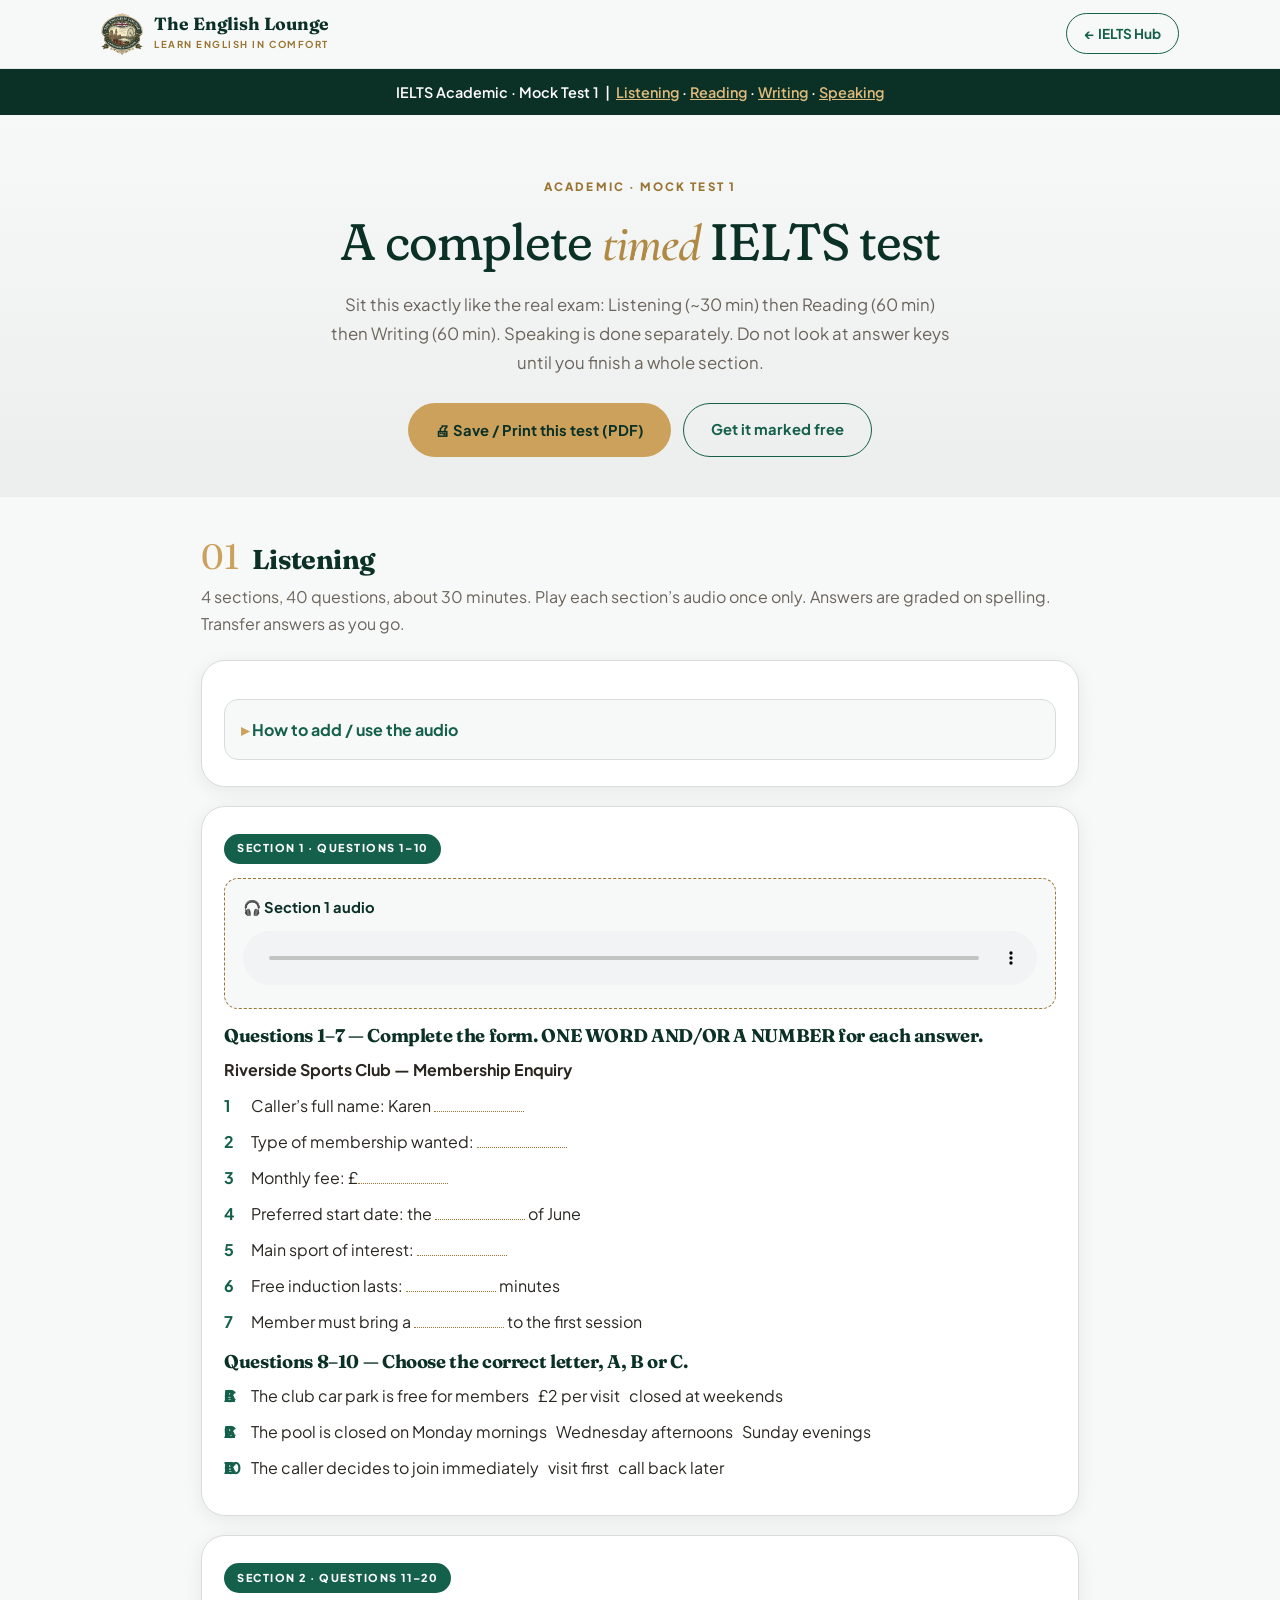
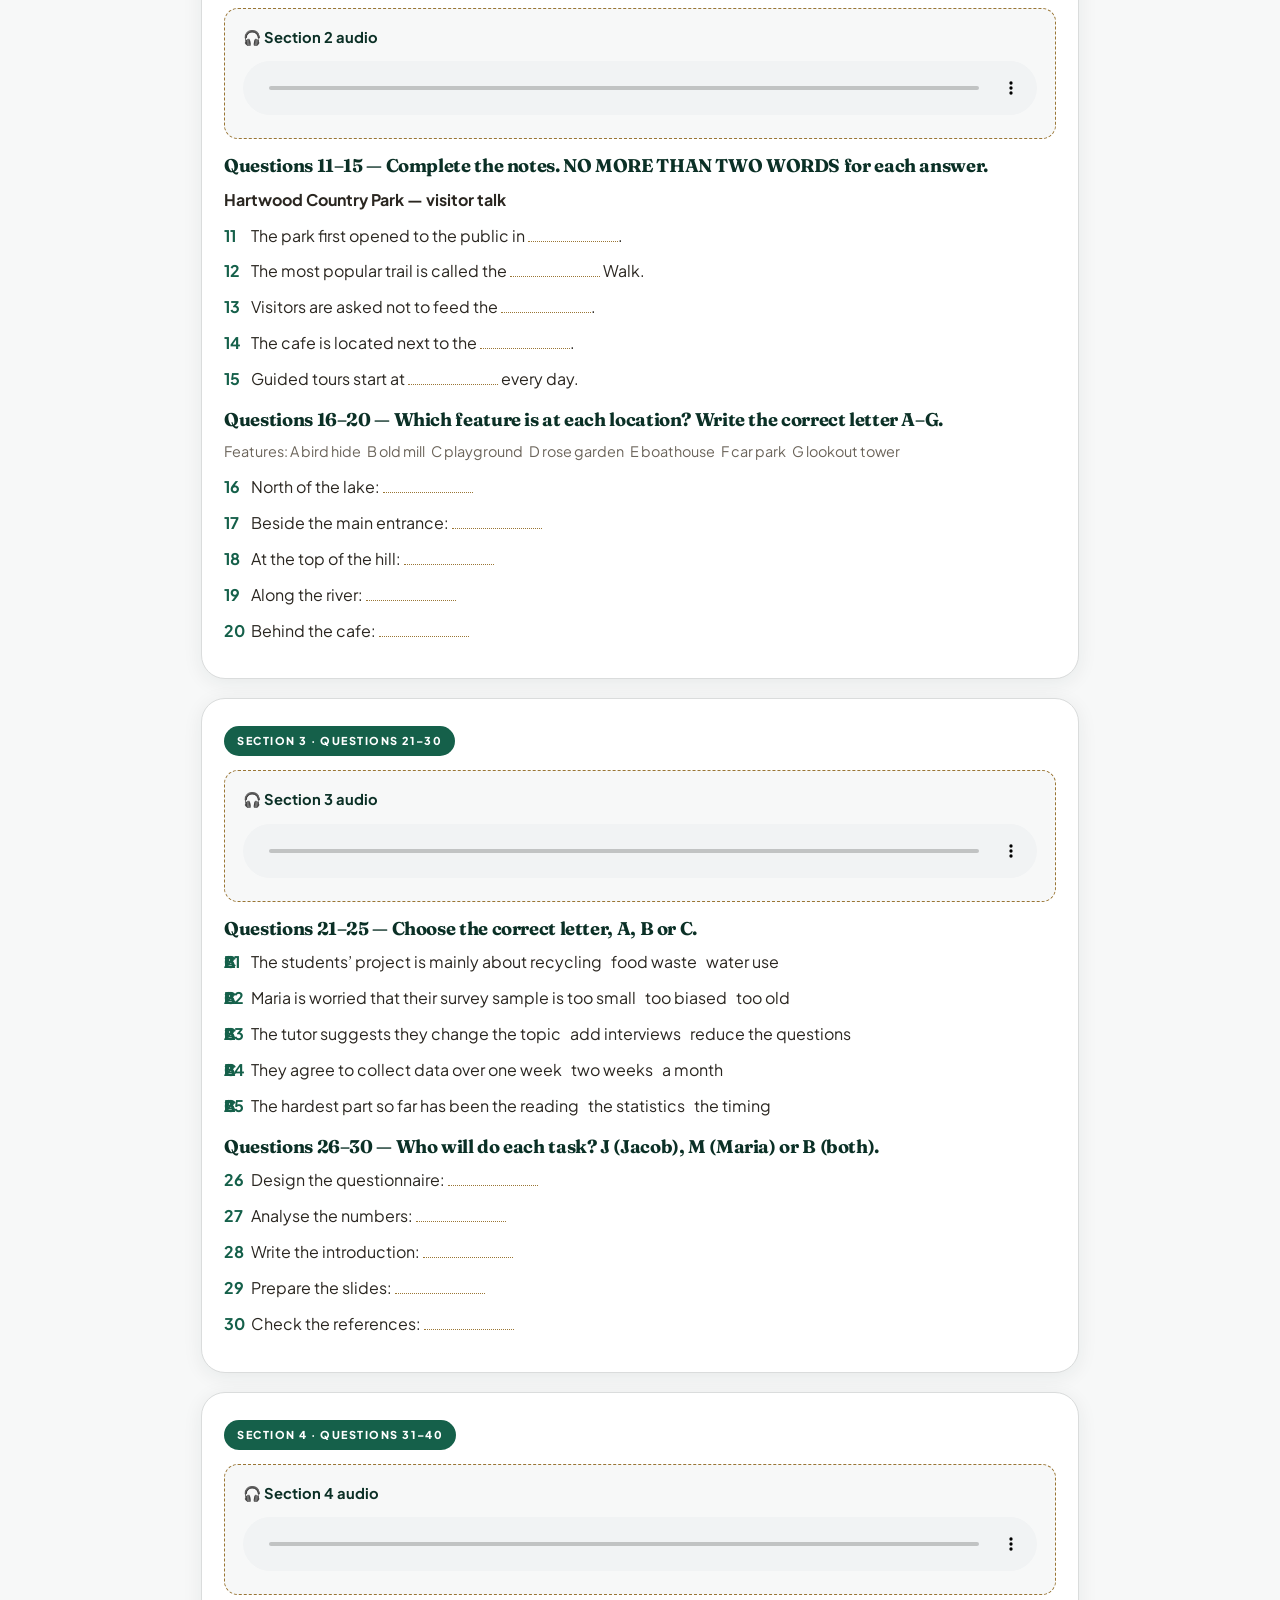
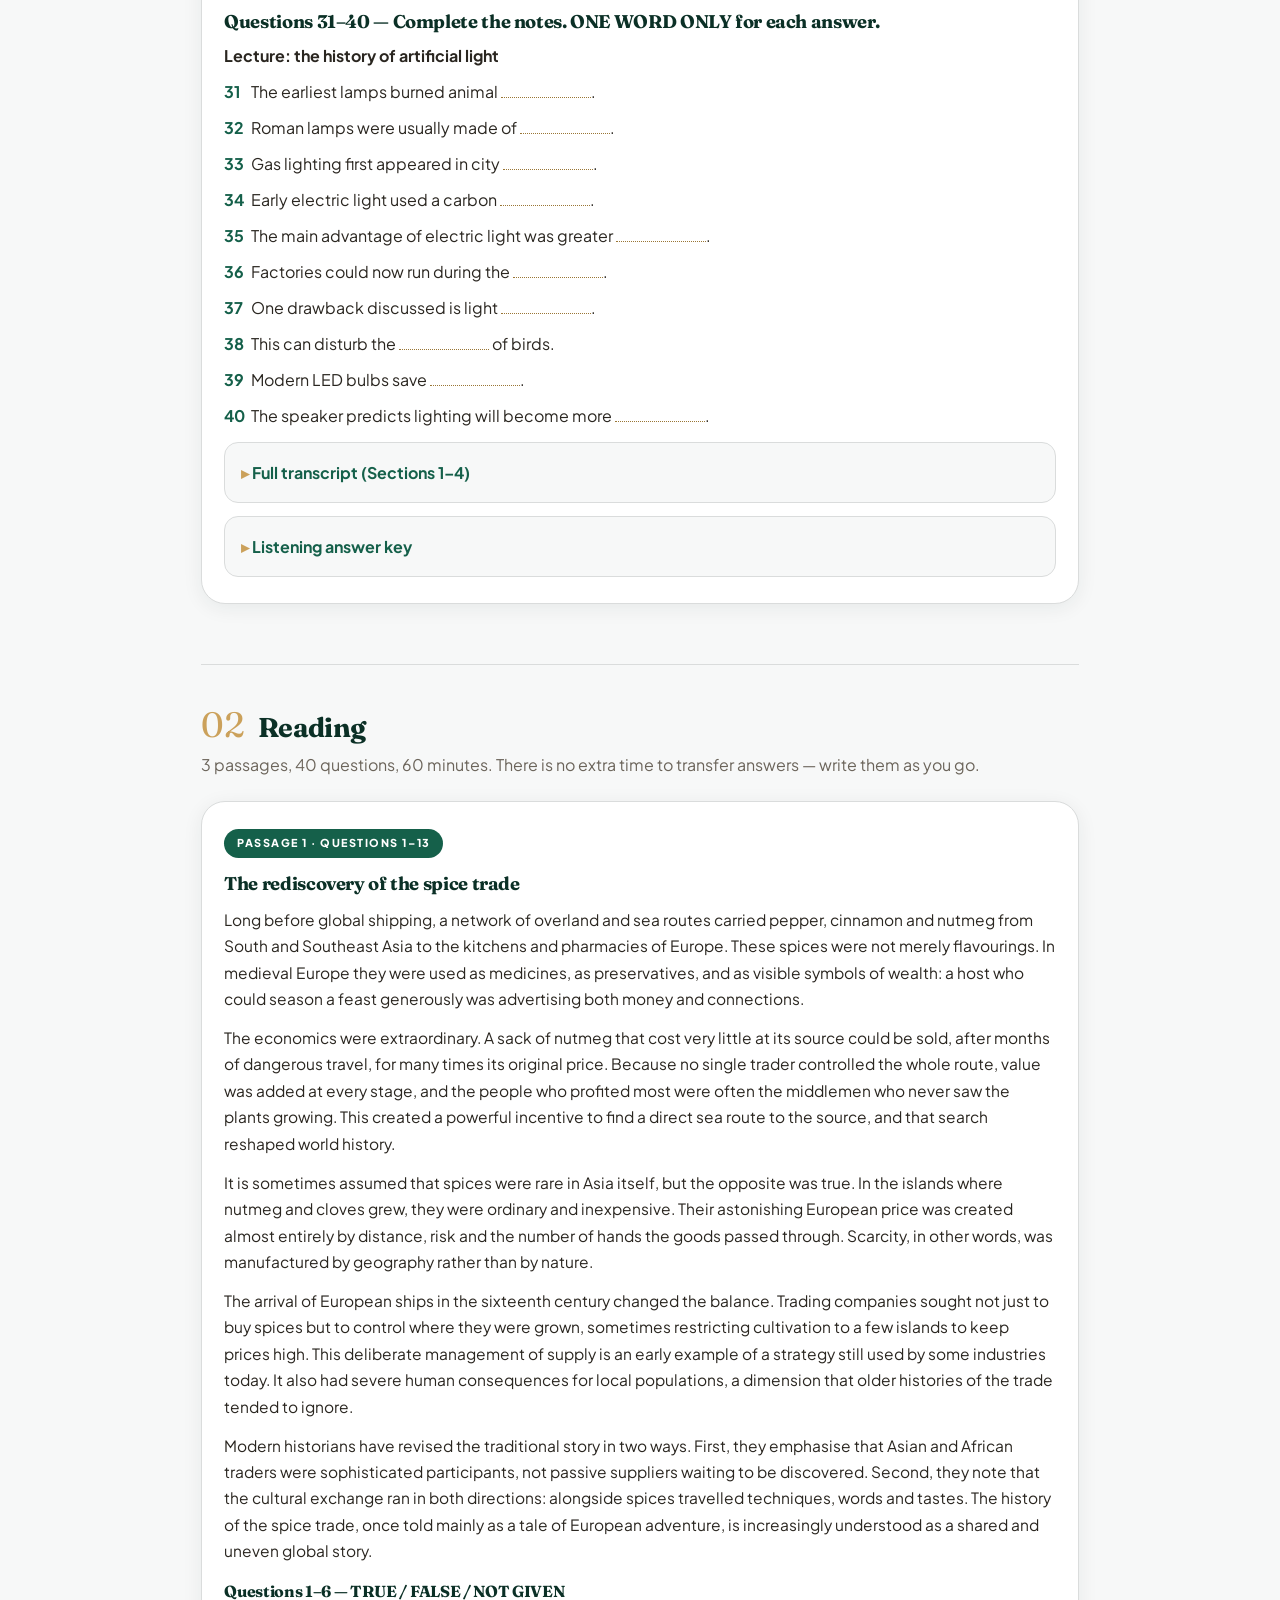
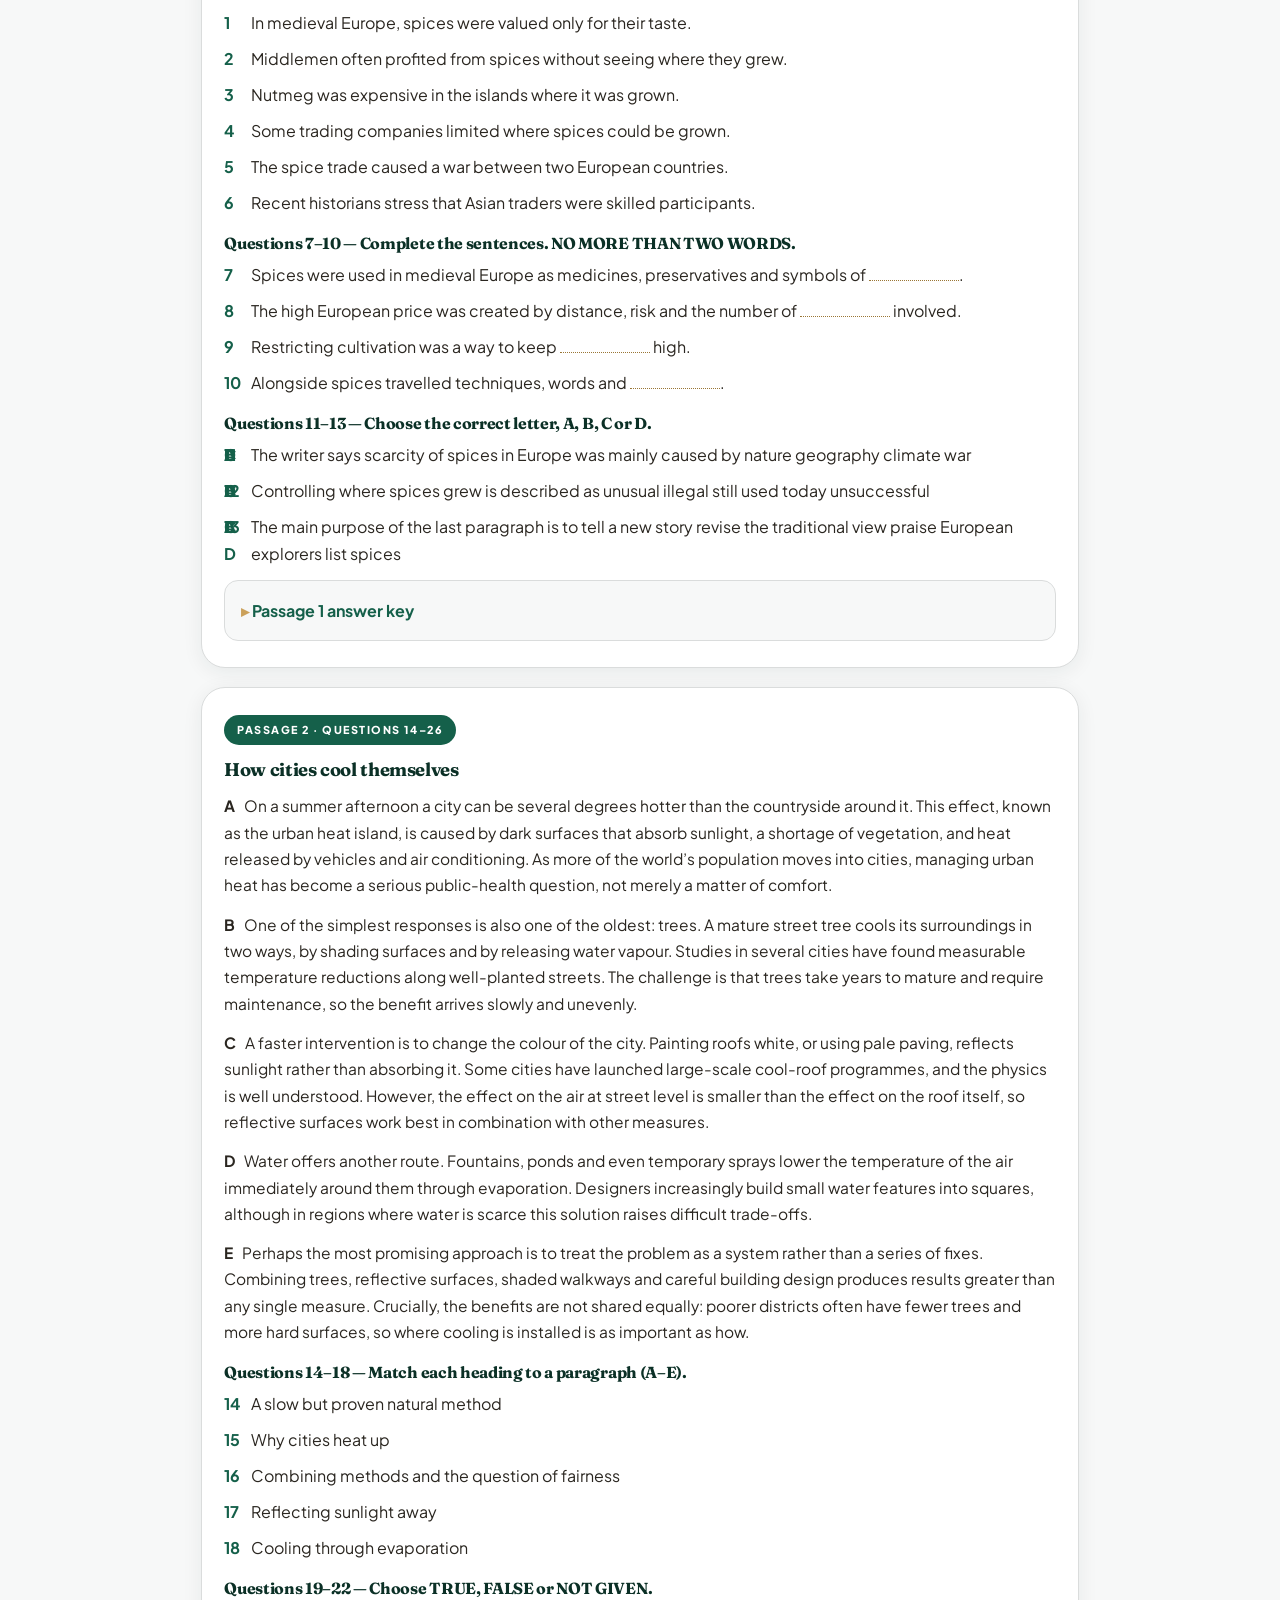
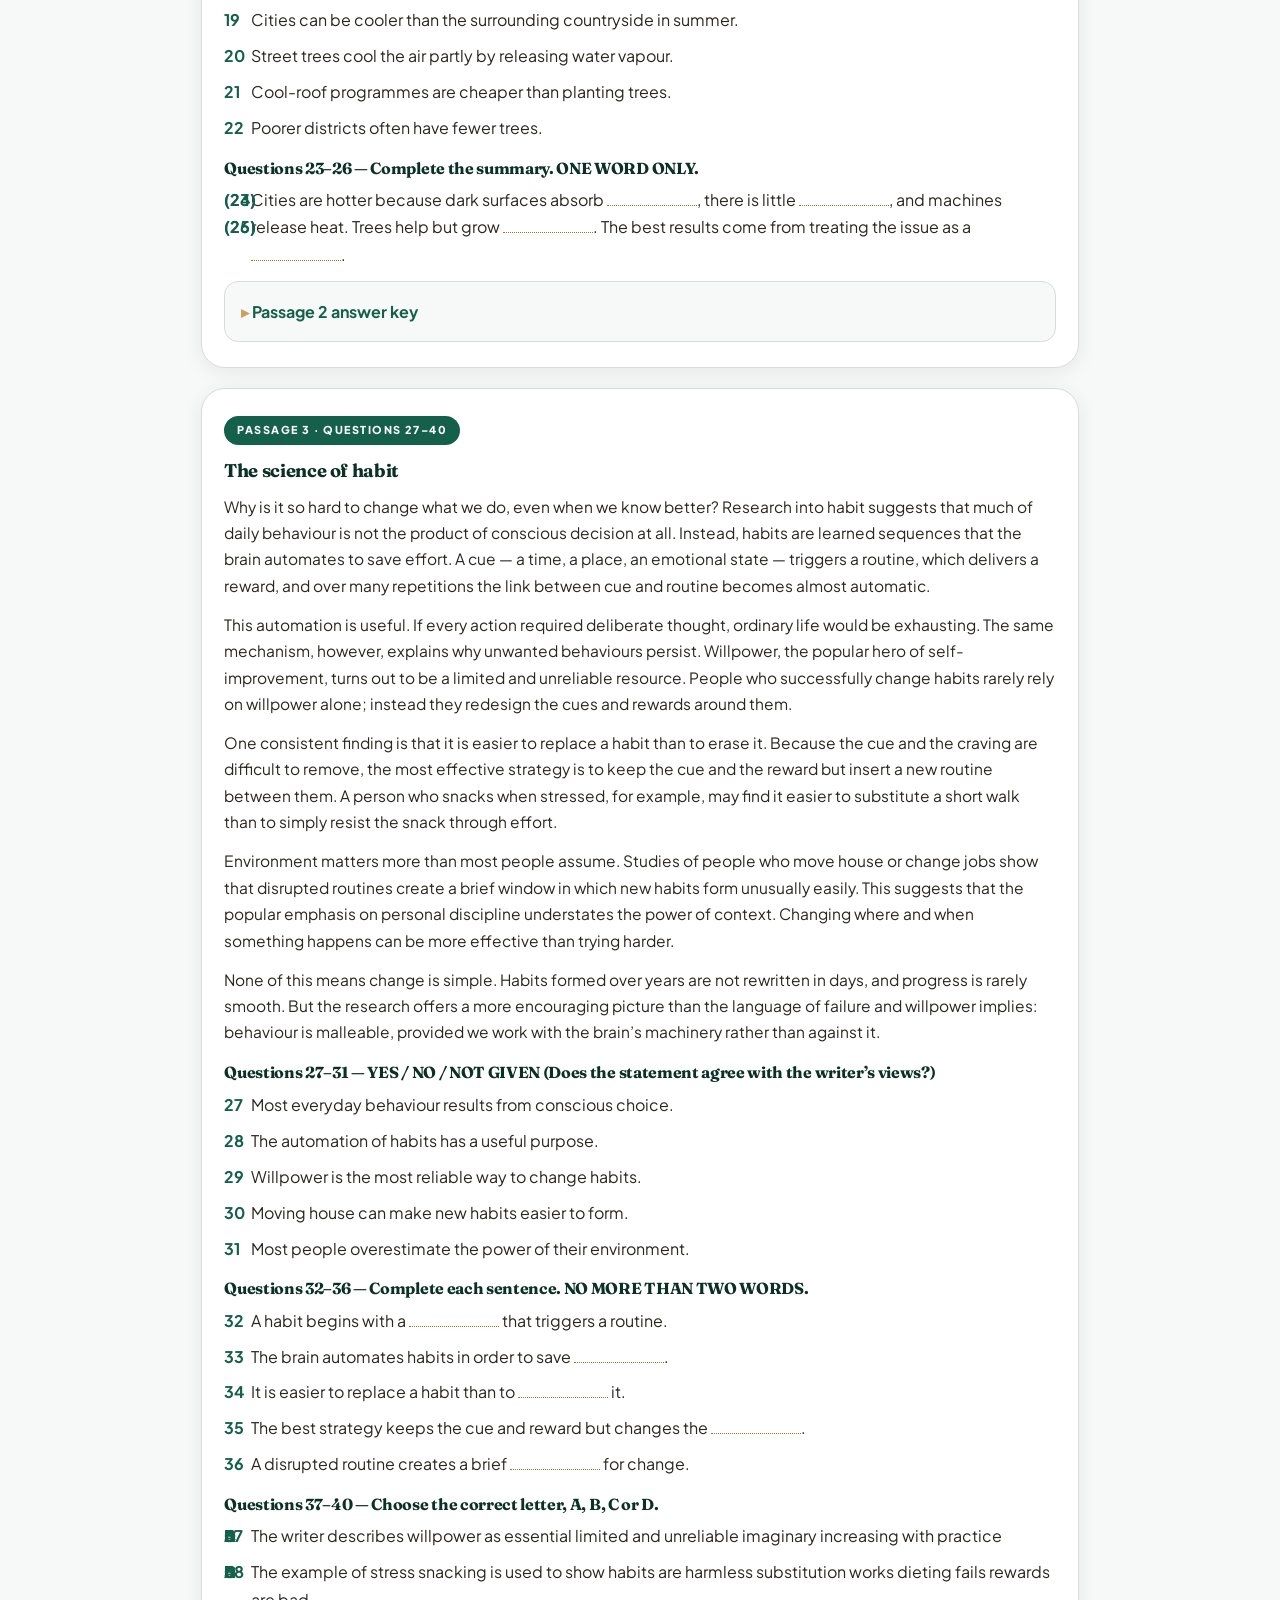
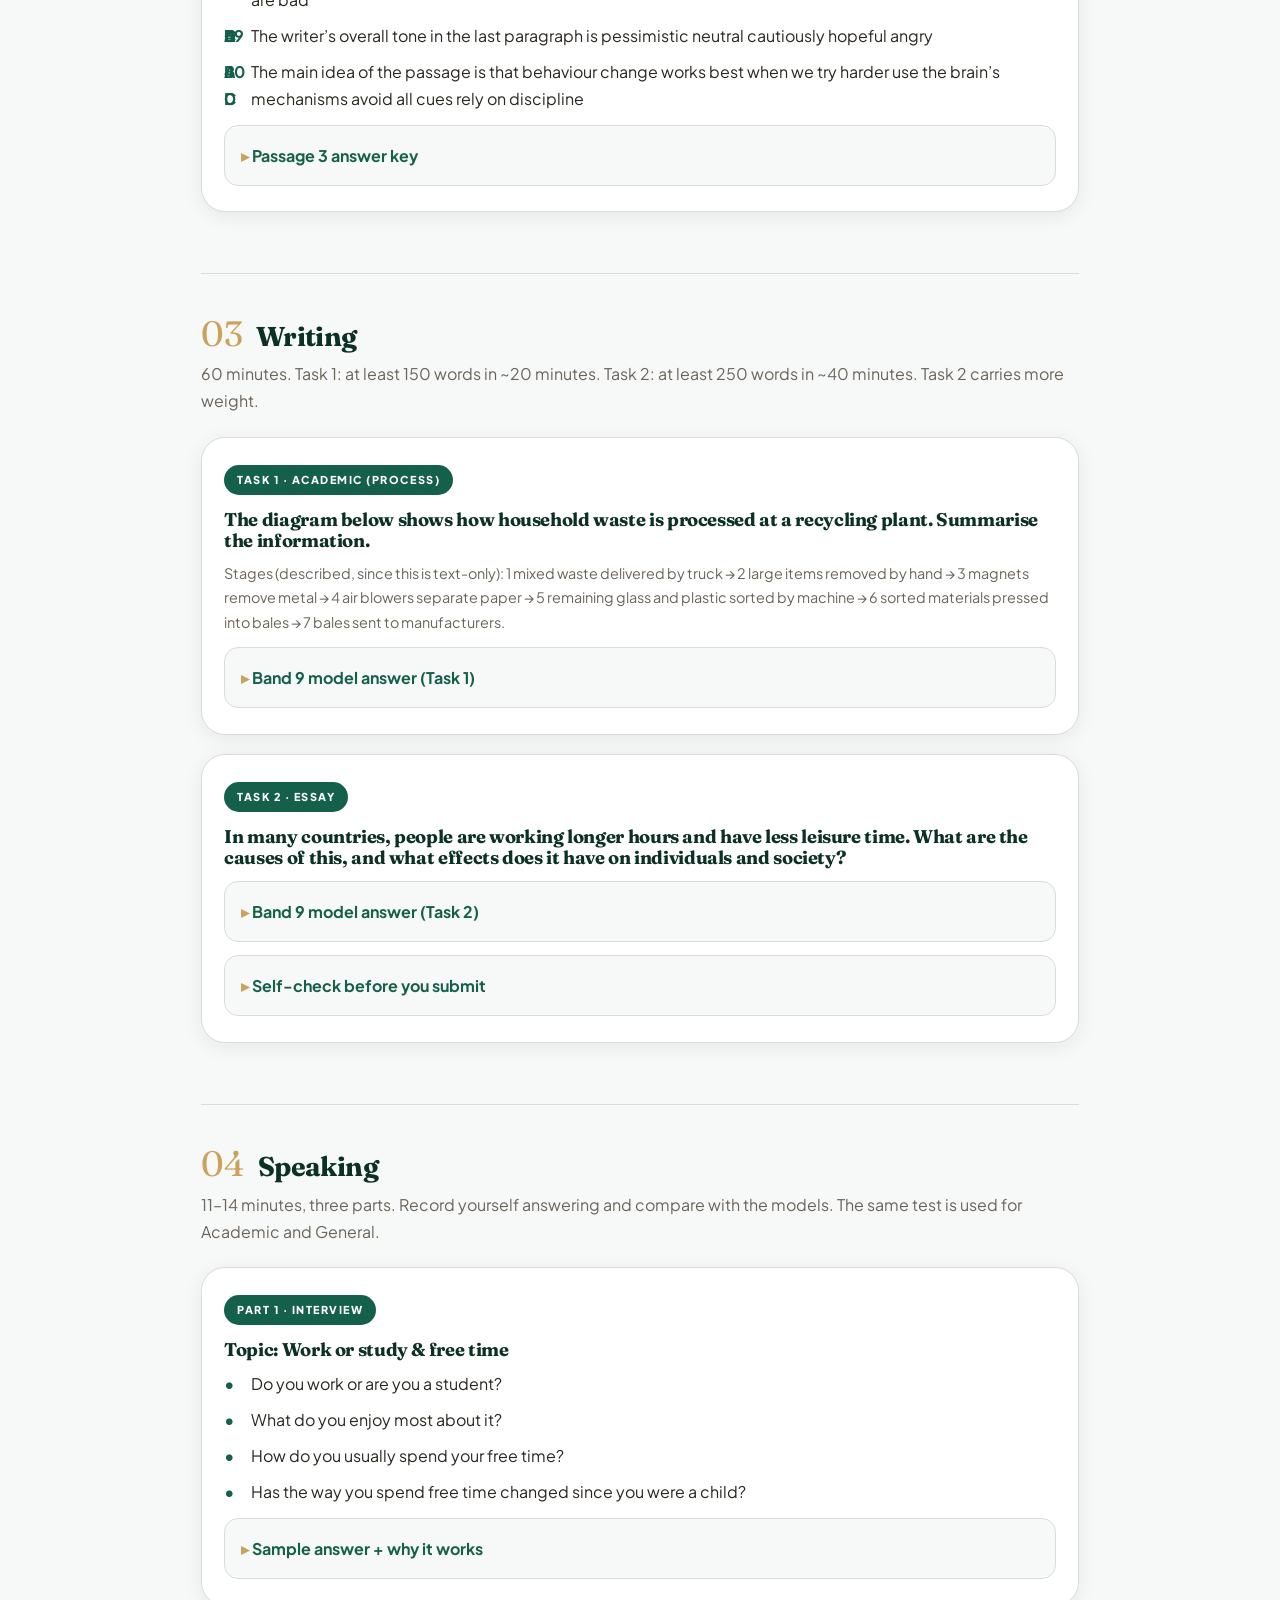
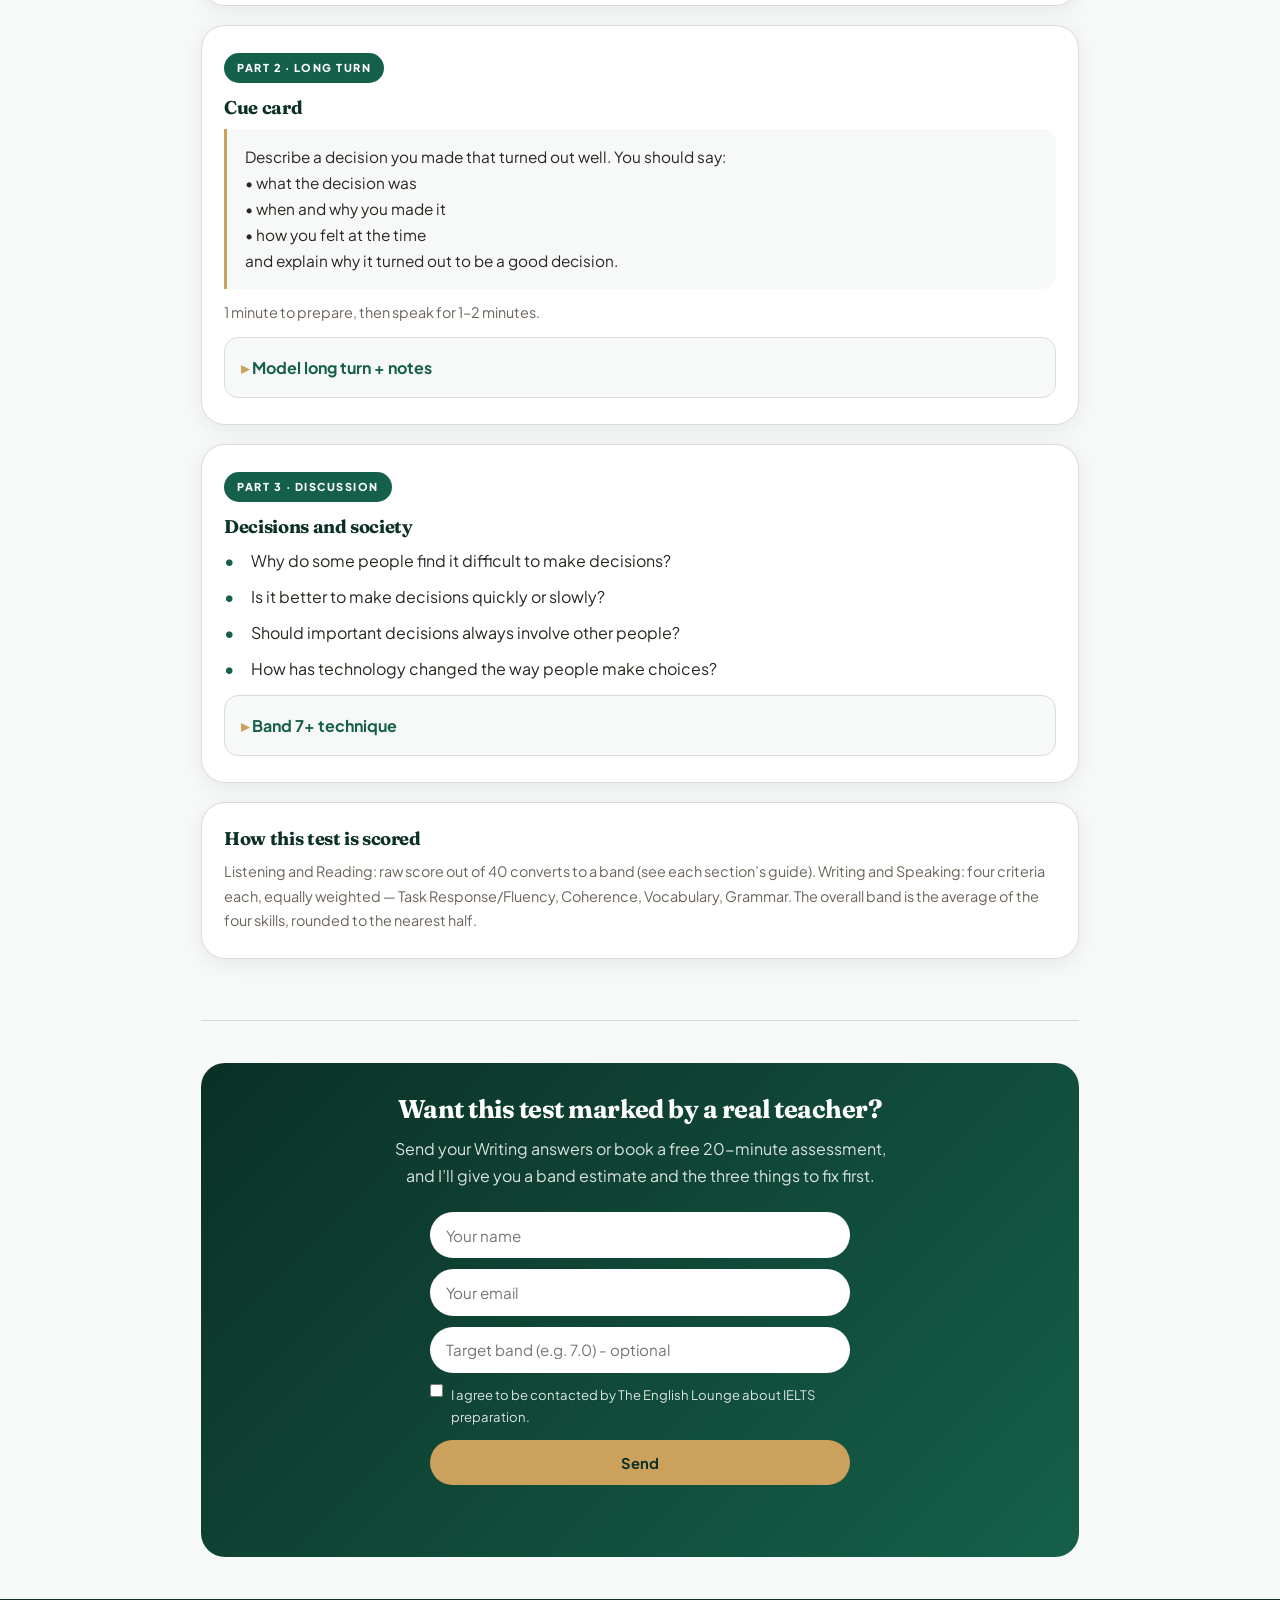
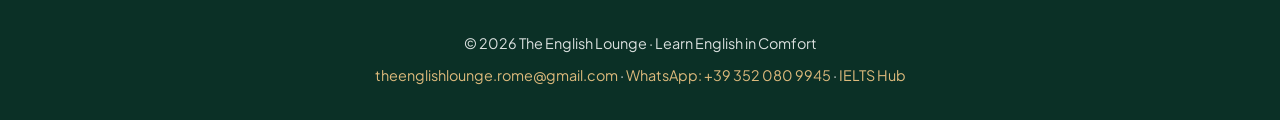
==== ielts-test-01.html @ a03f8b6b "Add IELTS mock-test framework + full Mock Test 1 Extract shared styles into ielts.css; restructure i" ====
<!DOCTYPE html>
<html lang="en">
<head>
<meta charset="UTF-8">
<meta name="viewport" content="width=device-width, initial-scale=1">
<title>IELTS Academic Mock Test 1 | The English Lounge</title>
<meta name="description" content="Free original IELTS Academic mock test 1: full Listening, Reading, Writing and Speaking with answer keys and Band 9 model answers. The English Lounge, Rome.">
<link rel="canonical" href="https://englishloungerome.com/ielts-test-01.html">
<link rel="icon" href="favicon.ico">
<link rel="apple-touch-icon" href="favicon-180.png">
<link href="https://fonts.googleapis.com/css2?family=Fraunces:ital,opsz,wght,SOFT,WONK@0,9..144,300..900,0..100,0..1;1,9..144,300..900,0..100,0..1&family=Plus+Jakarta+Sans:wght@300;400;500;600;700;800&family=Cormorant+Garamond:ital,wght@0,400;0,500;0,600;1,400;1,500&display=swap" rel="stylesheet">
<link rel="stylesheet" href="ielts.css">
</head>
<body>

<nav class="navbar">
  <div class="nav-inner">
    <a href="index.html" class="nav-brand">
      <img src="logo.png" alt="The English Lounge">
      <div>
        <div class="nav-brand-text">The English Lounge</div>
        <div class="nav-brand-tagline">Learn English in Comfort</div>
      </div>
    </a>
    <a href="ielts.html" class="nav-back">&larr; IELTS Hub</a>
  </div>
</nav>

<div class="testbar">IELTS Academic &middot; Mock Test 1 &nbsp;|&nbsp; <a href="#listening">Listening</a> &middot; <a href="#reading">Reading</a> &middot; <a href="#writing">Writing</a> &middot; <a href="#speaking">Speaking</a></div>

<header class="hero">
  <div class="wrap">
    <span class="kicker">Academic &middot; Mock Test 1</span>
    <h1>A complete <em>timed</em> IELTS test</h1>
    <p>Sit this exactly like the real exam: Listening (~30 min) then Reading (60 min) then Writing (60 min). Speaking is done separately. Do not look at answer keys until you finish a whole section.</p>
    <div class="actions" style="justify-content:center;margin-top:1.6rem;">
      <button class="btn btn-gold no-print" onclick="window.print()">&#128424; Save / Print this test (PDF)</button>
      <a class="btn btn-ghost" href="https://cal.com/the.englishlounge/free-trial" target="_blank" rel="noopener">Get it marked free</a>
    </div>
  </div>
</header>

<main class="wrap">

<!-- ==================== LISTENING ==================== -->
<section class="skill" id="listening">
  <div class="skill-head"><span class="skill-num">01</span><h2>Listening</h2></div>
  <p class="lead">4 sections, 40 questions, about 30 minutes. Play each section&rsquo;s audio once only. Answers are graded on spelling. Transfer answers as you go.</p>

  <div class="card">
    <details>
      <summary>How to add / use the audio</summary>
      <div class="body">
        <p class="note">The four section scripts are in the &ldquo;Full transcript&rdquo; below. To create the recordings: paste each section&rsquo;s script into a free natural text-to-speech site that exports MP3, download four files, name them <b>test-01-listening-s1.mp3</b> to <b>s4.mp3</b>, and put them in an <b>/audio</b> folder in the website. The players below will then work automatically. Until then, practise by reading the transcript aloud once at natural speed.</p>
      </div>
    </details>
  </div>

  <div class="card">
    <span class="tasktag">Section 1 &middot; Questions 1&ndash;10</span>
    <div class="audiobox"><b>&#127911; Section 1 audio</b>
      <audio controls preload="none"><source src="audio/test-01-listening-s1.mp3" type="audio/mpeg"></audio>
    </div>
    <h3 style="margin-top:1rem;">Questions 1&ndash;7 &mdash; Complete the form. ONE WORD AND/OR A NUMBER for each answer.</h3>
    <p><b>Riverside Sports Club &mdash; Membership Enquiry</b></p>
    <p class="q"><b>1</b> Caller&rsquo;s full name: Karen <span class="blank"></span></p>
    <p class="q"><b>2</b> Type of membership wanted: <span class="blank"></span></p>
    <p class="q"><b>3</b> Monthly fee: &pound;<span class="blank"></span></p>
    <p class="q"><b>4</b> Preferred start date: the <span class="blank"></span> of June</p>
    <p class="q"><b>5</b> Main sport of interest: <span class="blank"></span></p>
    <p class="q"><b>6</b> Free induction lasts: <span class="blank"></span> minutes</p>
    <p class="q"><b>7</b> Member must bring a <span class="blank"></span> to the first session</p>
    <h3 style="margin-top:1rem;">Questions 8&ndash;10 &mdash; Choose the correct letter, A, B or C.</h3>
    <p class="q"><b>8</b> The club car park is <b>A</b> free for members &nbsp; <b>B</b> &pound;2 per visit &nbsp; <b>C</b> closed at weekends</p>
    <p class="q"><b>9</b> The pool is closed on <b>A</b> Monday mornings &nbsp; <b>B</b> Wednesday afternoons &nbsp; <b>C</b> Sunday evenings</p>
    <p class="q"><b>10</b> The caller decides to <b>A</b> join immediately &nbsp; <b>B</b> visit first &nbsp; <b>C</b> call back later</p>
  </div>

  <div class="card">
    <span class="tasktag">Section 2 &middot; Questions 11&ndash;20</span>
    <div class="audiobox"><b>&#127911; Section 2 audio</b>
      <audio controls preload="none"><source src="audio/test-01-listening-s2.mp3" type="audio/mpeg"></audio>
    </div>
    <h3 style="margin-top:1rem;">Questions 11&ndash;15 &mdash; Complete the notes. NO MORE THAN TWO WORDS for each answer.</h3>
    <p><b>Hartwood Country Park &mdash; visitor talk</b></p>
    <p class="q"><b>11</b> The park first opened to the public in <span class="blank"></span>.</p>
    <p class="q"><b>12</b> The most popular trail is called the <span class="blank"></span> Walk.</p>
    <p class="q"><b>13</b> Visitors are asked not to feed the <span class="blank"></span>.</p>
    <p class="q"><b>14</b> The cafe is located next to the <span class="blank"></span>.</p>
    <p class="q"><b>15</b> Guided tours start at <span class="blank"></span> every day.</p>
    <h3 style="margin-top:1rem;">Questions 16&ndash;20 &mdash; Which feature is at each location? Write the correct letter A&ndash;G.</h3>
    <p class="note">Features: A bird hide &nbsp; B old mill &nbsp; C playground &nbsp; D rose garden &nbsp; E boathouse &nbsp; F car park &nbsp; G lookout tower</p>
    <p class="q"><b>16</b> North of the lake: <span class="blank"></span></p>
    <p class="q"><b>17</b> Beside the main entrance: <span class="blank"></span></p>
    <p class="q"><b>18</b> At the top of the hill: <span class="blank"></span></p>
    <p class="q"><b>19</b> Along the river: <span class="blank"></span></p>
    <p class="q"><b>20</b> Behind the cafe: <span class="blank"></span></p>
  </div>

  <div class="card">
    <span class="tasktag">Section 3 &middot; Questions 21&ndash;30</span>
    <div class="audiobox"><b>&#127911; Section 3 audio</b>
      <audio controls preload="none"><source src="audio/test-01-listening-s3.mp3" type="audio/mpeg"></audio>
    </div>
    <h3 style="margin-top:1rem;">Questions 21&ndash;25 &mdash; Choose the correct letter, A, B or C.</h3>
    <p class="q"><b>21</b> The students&rsquo; project is mainly about <b>A</b> recycling &nbsp; <b>B</b> food waste &nbsp; <b>C</b> water use</p>
    <p class="q"><b>22</b> Maria is worried that their survey sample is <b>A</b> too small &nbsp; <b>B</b> too biased &nbsp; <b>C</b> too old</p>
    <p class="q"><b>23</b> The tutor suggests they <b>A</b> change the topic &nbsp; <b>B</b> add interviews &nbsp; <b>C</b> reduce the questions</p>
    <p class="q"><b>24</b> They agree to collect data over <b>A</b> one week &nbsp; <b>B</b> two weeks &nbsp; <b>C</b> a month</p>
    <p class="q"><b>25</b> The hardest part so far has been <b>A</b> the reading &nbsp; <b>B</b> the statistics &nbsp; <b>C</b> the timing</p>
    <h3 style="margin-top:1rem;">Questions 26&ndash;30 &mdash; Who will do each task? J (Jacob), M (Maria) or B (both).</h3>
    <p class="q"><b>26</b> Design the questionnaire: <span class="blank"></span></p>
    <p class="q"><b>27</b> Analyse the numbers: <span class="blank"></span></p>
    <p class="q"><b>28</b> Write the introduction: <span class="blank"></span></p>
    <p class="q"><b>29</b> Prepare the slides: <span class="blank"></span></p>
    <p class="q"><b>30</b> Check the references: <span class="blank"></span></p>
  </div>

  <div class="card">
    <span class="tasktag">Section 4 &middot; Questions 31&ndash;40</span>
    <div class="audiobox"><b>&#127911; Section 4 audio</b>
      <audio controls preload="none"><source src="audio/test-01-listening-s4.mp3" type="audio/mpeg"></audio>
    </div>
    <h3 style="margin-top:1rem;">Questions 31&ndash;40 &mdash; Complete the notes. ONE WORD ONLY for each answer.</h3>
    <p><b>Lecture: the history of artificial light</b></p>
    <p class="q"><b>31</b> The earliest lamps burned animal <span class="blank"></span>.</p>
    <p class="q"><b>32</b> Roman lamps were usually made of <span class="blank"></span>.</p>
    <p class="q"><b>33</b> Gas lighting first appeared in city <span class="blank"></span>.</p>
    <p class="q"><b>34</b> Early electric light used a carbon <span class="blank"></span>.</p>
    <p class="q"><b>35</b> The main advantage of electric light was greater <span class="blank"></span>.</p>
    <p class="q"><b>36</b> Factories could now run during the <span class="blank"></span>.</p>
    <p class="q"><b>37</b> One drawback discussed is light <span class="blank"></span>.</p>
    <p class="q"><b>38</b> This can disturb the <span class="blank"></span> of birds.</p>
    <p class="q"><b>39</b> Modern LED bulbs save <span class="blank"></span>.</p>
    <p class="q"><b>40</b> The speaker predicts lighting will become more <span class="blank"></span>.</p>

    <details>
      <summary>Full transcript (Sections 1&ndash;4)</summary>
      <div class="body">
        <p><b>SECTION 1.</b> RECEPTIONIST: Good afternoon, Riverside Sports Club. CALLER: Hello, I&rsquo;d like to ask about joining. R: Of course. Could I take your name? C: Karen Donovan &mdash; D-O-N-O-V-A-N. R: Thank you. Which membership are you interested in? C: The standard one, I think. R: The standard membership is forty-five pounds a month. C: Forty-five, fine. R: When would you like to start? C: Could I start on the fourteenth of June? R: The fourteenth of June, no problem. Is there a particular sport you&rsquo;re interested in? C: Mainly swimming. R: Great. All new members get a free induction &mdash; it lasts about sixty minutes. C: Sixty minutes, okay. R: And please bring a towel to your first session. C: A towel, got it. R: Parking is two pounds per visit, I&rsquo;m afraid. The pool is open every day, although it&rsquo;s closed on Wednesday afternoons for cleaning. C: Right. Actually, I&rsquo;d like to visit the club before I decide, so I&rsquo;ll come in this week first. R: That&rsquo;s a good idea. We&rsquo;ll see you then.</p>
        <p><b>SECTION 2.</b> GUIDE: Welcome to Hartwood Country Park. The park first opened to the public in 1958, and it&rsquo;s grown a lot since then. Our most popular trail is the Bluebell Walk, especially in spring. A quick reminder: please don&rsquo;t feed the deer, as it makes them unwell. If you&rsquo;d like a drink, the cafe is next to the lake. Guided tours leave from here at eleven every day. Let me describe the layout. North of the lake you&rsquo;ll find the bird hide, which is excellent for photography. Right beside the main entrance is the car park. If you climb to the top of the hill, there&rsquo;s a lookout tower with views across the whole valley. Along the river you&rsquo;ll see the old mill, which still has its original wheel. And just behind the cafe there&rsquo;s a children&rsquo;s playground.</p>
        <p><b>SECTION 3.</b> TUTOR: So, how&rsquo;s the project going? JACOB: Quite well. It&rsquo;s about food waste in student halls. MARIA: Yes, but I&rsquo;m worried our survey sample is too small &mdash; only thirty people. TUTOR: That is a concern. Rather than change the topic, I&rsquo;d suggest you add a few interviews to give depth. JACOB: Good idea. How long should we collect data? TUTOR: Two weeks should be enough. MARIA: The hardest part so far has honestly been the statistics. TUTOR: That&rsquo;s common. Now, who&rsquo;s doing what? JACOB: I&rsquo;ll design the questionnaire. MARIA: And I&rsquo;ll analyse the numbers, since I need the practice. JACOB: We&rsquo;ll write the introduction together. MARIA: I&rsquo;ll prepare the slides. JACOB: And I&rsquo;ll check the references. TUTOR: Sounds well organised.</p>
        <p><b>SECTION 4.</b> LECTURER: Today we&rsquo;ll trace the history of artificial light. The earliest lamps simply burned animal fat in a stone bowl. The Romans improved on this; their lamps were usually made of clay and burned olive oil. Centuries later, gas lighting first appeared in city streets, transforming public life after dark. Then came electricity. Early electric light used a carbon filament inside a glass bulb. Its main advantage over flame was greater safety &mdash; far less risk of fire. Crucially, factories could now operate during the night, which reshaped the economy. There are drawbacks, however. One issue we&rsquo;ll discuss is light pollution, which can disturb the migration of birds and the rhythms of insects. On the positive side, modern LED bulbs save energy dramatically. Looking ahead, I&rsquo;d predict lighting will become more intelligent, adjusting automatically to people and daylight.</p>
      </div>
    </details>
    <details>
      <summary>Listening answer key</summary>
      <div class="body">
        <p class="q"><b>1</b> Donovan <b>2</b> standard <b>3</b> 45 <b>4</b> 14th / fourteenth <b>5</b> swimming <b>6</b> 60 / sixty <b>7</b> towel <b>8</b> B <b>9</b> B <b>10</b> B</p>
        <p class="q"><b>11</b> 1958 <b>12</b> Bluebell <b>13</b> deer <b>14</b> lake <b>15</b> 11 / eleven <b>16</b> A <b>17</b> F <b>18</b> G <b>19</b> B <b>20</b> C</p>
        <p class="q"><b>21</b> B <b>22</b> A <b>23</b> B <b>24</b> B <b>25</b> B <b>26</b> J <b>27</b> M <b>28</b> B <b>29</b> M <b>30</b> J</p>
        <p class="q"><b>31</b> fat <b>32</b> clay <b>33</b> streets <b>34</b> filament <b>35</b> safety <b>36</b> night <b>37</b> pollution <b>38</b> migration <b>39</b> energy <b>40</b> intelligent</p>
        <p class="note">Score guide (out of 40): 36&ndash;40 &asymp; Band 8.5+, 30&ndash;35 &asymp; Band 7&ndash;8, 23&ndash;29 &asymp; Band 6&ndash;6.5, 16&ndash;22 &asymp; Band 5&ndash;5.5.</p>
      </div>
    </details>
  </div>
</section>

<!-- ==================== READING ==================== -->
<section class="skill" id="reading">
  <div class="skill-head"><span class="skill-num">02</span><h2>Reading</h2></div>
  <p class="lead">3 passages, 40 questions, 60 minutes. There is no extra time to transfer answers &mdash; write them as you go.</p>

  <div class="card">
    <span class="tasktag">Passage 1 &middot; Questions 1&ndash;13</span>
    <h3>The rediscovery of the spice trade</h3>
    <div class="passage">
      <p>Long before global shipping, a network of overland and sea routes carried pepper, cinnamon and nutmeg from South and Southeast Asia to the kitchens and pharmacies of Europe. These spices were not merely flavourings. In medieval Europe they were used as medicines, as preservatives, and as visible symbols of wealth: a host who could season a feast generously was advertising both money and connections.</p>
      <p>The economics were extraordinary. A sack of nutmeg that cost very little at its source could be sold, after months of dangerous travel, for many times its original price. Because no single trader controlled the whole route, value was added at every stage, and the people who profited most were often the middlemen who never saw the plants growing. This created a powerful incentive to find a direct sea route to the source, and that search reshaped world history.</p>
      <p>It is sometimes assumed that spices were rare in Asia itself, but the opposite was true. In the islands where nutmeg and cloves grew, they were ordinary and inexpensive. Their astonishing European price was created almost entirely by distance, risk and the number of hands the goods passed through. Scarcity, in other words, was manufactured by geography rather than by nature.</p>
      <p>The arrival of European ships in the sixteenth century changed the balance. Trading companies sought not just to buy spices but to control where they were grown, sometimes restricting cultivation to a few islands to keep prices high. This deliberate management of supply is an early example of a strategy still used by some industries today. It also had severe human consequences for local populations, a dimension that older histories of the trade tended to ignore.</p>
      <p>Modern historians have revised the traditional story in two ways. First, they emphasise that Asian and African traders were sophisticated participants, not passive suppliers waiting to be discovered. Second, they note that the cultural exchange ran in both directions: alongside spices travelled techniques, words and tastes. The history of the spice trade, once told mainly as a tale of European adventure, is increasingly understood as a shared and uneven global story.</p>
    </div>
    <h4 style="margin-top:1.1rem;">Questions 1&ndash;6 &mdash; TRUE / FALSE / NOT GIVEN</h4>
    <p class="q"><b>1</b> In medieval Europe, spices were valued only for their taste.</p>
    <p class="q"><b>2</b> Middlemen often profited from spices without seeing where they grew.</p>
    <p class="q"><b>3</b> Nutmeg was expensive in the islands where it was grown.</p>
    <p class="q"><b>4</b> Some trading companies limited where spices could be grown.</p>
    <p class="q"><b>5</b> The spice trade caused a war between two European countries.</p>
    <p class="q"><b>6</b> Recent historians stress that Asian traders were skilled participants.</p>
    <h4 style="margin-top:1.1rem;">Questions 7&ndash;10 &mdash; Complete the sentences. NO MORE THAN TWO WORDS.</h4>
    <p class="q"><b>7</b> Spices were used in medieval Europe as medicines, preservatives and symbols of <span class="blank"></span>.</p>
    <p class="q"><b>8</b> The high European price was created by distance, risk and the number of <span class="blank"></span> involved.</p>
    <p class="q"><b>9</b> Restricting cultivation was a way to keep <span class="blank"></span> high.</p>
    <p class="q"><b>10</b> Alongside spices travelled techniques, words and <span class="blank"></span>.</p>
    <h4 style="margin-top:1.1rem;">Questions 11&ndash;13 &mdash; Choose the correct letter, A, B, C or D.</h4>
    <p class="q"><b>11</b> The writer says scarcity of spices in Europe was mainly caused by <b>A</b> nature <b>B</b> geography <b>C</b> climate <b>D</b> war</p>
    <p class="q"><b>12</b> Controlling where spices grew is described as <b>A</b> unusual <b>B</b> illegal <b>C</b> still used today <b>D</b> unsuccessful</p>
    <p class="q"><b>13</b> The main purpose of the last paragraph is to <b>A</b> tell a new story <b>B</b> revise the traditional view <b>C</b> praise European explorers <b>D</b> list spices</p>
    <details>
      <summary>Passage 1 answer key</summary>
      <div class="body"><p class="q"><b>1</b> FALSE <b>2</b> TRUE <b>3</b> FALSE <b>4</b> TRUE <b>5</b> NOT GIVEN <b>6</b> TRUE <b>7</b> wealth <b>8</b> hands / middlemen <b>9</b> prices <b>10</b> tastes <b>11</b> B <b>12</b> C <b>13</b> B</p></div>
    </details>
  </div>

  <div class="card">
    <span class="tasktag">Passage 2 &middot; Questions 14&ndash;26</span>
    <h3>How cities cool themselves</h3>
    <div class="passage">
      <p><b>A</b> &nbsp; On a summer afternoon a city can be several degrees hotter than the countryside around it. This effect, known as the urban heat island, is caused by dark surfaces that absorb sunlight, a shortage of vegetation, and heat released by vehicles and air conditioning. As more of the world&rsquo;s population moves into cities, managing urban heat has become a serious public-health question, not merely a matter of comfort.</p>
      <p><b>B</b> &nbsp; One of the simplest responses is also one of the oldest: trees. A mature street tree cools its surroundings in two ways, by shading surfaces and by releasing water vapour. Studies in several cities have found measurable temperature reductions along well-planted streets. The challenge is that trees take years to mature and require maintenance, so the benefit arrives slowly and unevenly.</p>
      <p><b>C</b> &nbsp; A faster intervention is to change the colour of the city. Painting roofs white, or using pale paving, reflects sunlight rather than absorbing it. Some cities have launched large-scale cool-roof programmes, and the physics is well understood. However, the effect on the air at street level is smaller than the effect on the roof itself, so reflective surfaces work best in combination with other measures.</p>
      <p><b>D</b> &nbsp; Water offers another route. Fountains, ponds and even temporary sprays lower the temperature of the air immediately around them through evaporation. Designers increasingly build small water features into squares, although in regions where water is scarce this solution raises difficult trade-offs.</p>
      <p><b>E</b> &nbsp; Perhaps the most promising approach is to treat the problem as a system rather than a series of fixes. Combining trees, reflective surfaces, shaded walkways and careful building design produces results greater than any single measure. Crucially, the benefits are not shared equally: poorer districts often have fewer trees and more hard surfaces, so where cooling is installed is as important as how.</p>
    </div>
    <h4 style="margin-top:1.1rem;">Questions 14&ndash;18 &mdash; Match each heading to a paragraph (A&ndash;E).</h4>
    <p class="q"><b>14</b> A slow but proven natural method</p>
    <p class="q"><b>15</b> Why cities heat up</p>
    <p class="q"><b>16</b> Combining methods and the question of fairness</p>
    <p class="q"><b>17</b> Reflecting sunlight away</p>
    <p class="q"><b>18</b> Cooling through evaporation</p>
    <h4 style="margin-top:1.1rem;">Questions 19&ndash;22 &mdash; Choose TRUE, FALSE or NOT GIVEN.</h4>
    <p class="q"><b>19</b> Cities can be cooler than the surrounding countryside in summer.</p>
    <p class="q"><b>20</b> Street trees cool the air partly by releasing water vapour.</p>
    <p class="q"><b>21</b> Cool-roof programmes are cheaper than planting trees.</p>
    <p class="q"><b>22</b> Poorer districts often have fewer trees.</p>
    <h4 style="margin-top:1.1rem;">Questions 23&ndash;26 &mdash; Complete the summary. ONE WORD ONLY.</h4>
    <p class="q">Cities are hotter because dark surfaces absorb <b>(23)</b> <span class="blank"></span>, there is little <b>(24)</b> <span class="blank"></span>, and machines release heat. Trees help but grow <b>(25)</b> <span class="blank"></span>. The best results come from treating the issue as a <b>(26)</b> <span class="blank"></span>.</p>
    <details>
      <summary>Passage 2 answer key</summary>
      <div class="body"><p class="q"><b>14</b> B <b>15</b> A <b>16</b> E <b>17</b> C <b>18</b> D <b>19</b> FALSE <b>20</b> TRUE <b>21</b> NOT GIVEN <b>22</b> TRUE <b>23</b> sunlight <b>24</b> vegetation <b>25</b> slowly <b>26</b> system</p></div>
    </details>
  </div>

  <div class="card">
    <span class="tasktag">Passage 3 &middot; Questions 27&ndash;40</span>
    <h3>The science of habit</h3>
    <div class="passage">
      <p>Why is it so hard to change what we do, even when we know better? Research into habit suggests that much of daily behaviour is not the product of conscious decision at all. Instead, habits are learned sequences that the brain automates to save effort. A cue &mdash; a time, a place, an emotional state &mdash; triggers a routine, which delivers a reward, and over many repetitions the link between cue and routine becomes almost automatic.</p>
      <p>This automation is useful. If every action required deliberate thought, ordinary life would be exhausting. The same mechanism, however, explains why unwanted behaviours persist. Willpower, the popular hero of self-improvement, turns out to be a limited and unreliable resource. People who successfully change habits rarely rely on willpower alone; instead they redesign the cues and rewards around them.</p>
      <p>One consistent finding is that it is easier to replace a habit than to erase it. Because the cue and the craving are difficult to remove, the most effective strategy is to keep the cue and the reward but insert a new routine between them. A person who snacks when stressed, for example, may find it easier to substitute a short walk than to simply resist the snack through effort.</p>
      <p>Environment matters more than most people assume. Studies of people who move house or change jobs show that disrupted routines create a brief window in which new habits form unusually easily. This suggests that the popular emphasis on personal discipline understates the power of context. Changing where and when something happens can be more effective than trying harder.</p>
      <p>None of this means change is simple. Habits formed over years are not rewritten in days, and progress is rarely smooth. But the research offers a more encouraging picture than the language of failure and willpower implies: behaviour is malleable, provided we work with the brain&rsquo;s machinery rather than against it.</p>
    </div>
    <h4 style="margin-top:1.1rem;">Questions 27&ndash;31 &mdash; YES / NO / NOT GIVEN (Does the statement agree with the writer&rsquo;s views?)</h4>
    <p class="q"><b>27</b> Most everyday behaviour results from conscious choice.</p>
    <p class="q"><b>28</b> The automation of habits has a useful purpose.</p>
    <p class="q"><b>29</b> Willpower is the most reliable way to change habits.</p>
    <p class="q"><b>30</b> Moving house can make new habits easier to form.</p>
    <p class="q"><b>31</b> Most people overestimate the power of their environment.</p>
    <h4 style="margin-top:1.1rem;">Questions 32&ndash;36 &mdash; Complete each sentence. NO MORE THAN TWO WORDS.</h4>
    <p class="q"><b>32</b> A habit begins with a <span class="blank"></span> that triggers a routine.</p>
    <p class="q"><b>33</b> The brain automates habits in order to save <span class="blank"></span>.</p>
    <p class="q"><b>34</b> It is easier to replace a habit than to <span class="blank"></span> it.</p>
    <p class="q"><b>35</b> The best strategy keeps the cue and reward but changes the <span class="blank"></span>.</p>
    <p class="q"><b>36</b> A disrupted routine creates a brief <span class="blank"></span> for change.</p>
    <h4 style="margin-top:1.1rem;">Questions 37&ndash;40 &mdash; Choose the correct letter, A, B, C or D.</h4>
    <p class="q"><b>37</b> The writer describes willpower as <b>A</b> essential <b>B</b> limited and unreliable <b>C</b> imaginary <b>D</b> increasing with practice</p>
    <p class="q"><b>38</b> The example of stress snacking is used to show <b>A</b> habits are harmless <b>B</b> substitution works <b>C</b> dieting fails <b>D</b> rewards are bad</p>
    <p class="q"><b>39</b> The writer&rsquo;s overall tone in the last paragraph is <b>A</b> pessimistic <b>B</b> neutral <b>C</b> cautiously hopeful <b>D</b> angry</p>
    <p class="q"><b>40</b> The main idea of the passage is that behaviour change works best when we <b>A</b> try harder <b>B</b> use the brain&rsquo;s mechanisms <b>C</b> avoid all cues <b>D</b> rely on discipline</p>
    <details>
      <summary>Passage 3 answer key</summary>
      <div class="body"><p class="q"><b>27</b> NO <b>28</b> YES <b>29</b> NO <b>30</b> YES <b>31</b> NO <b>32</b> cue <b>33</b> effort <b>34</b> erase <b>35</b> routine <b>36</b> window <b>37</b> B <b>38</b> B <b>39</b> C <b>40</b> B</p>
      <p class="note">Reading score guide (/40): 37&ndash;40 &asymp; Band 9, 33&ndash;36 &asymp; Band 8, 30&ndash;32 &asymp; Band 7.5, 27&ndash;29 &asymp; Band 7, 23&ndash;26 &asymp; Band 6.5.</p></div>
    </details>
  </div>
</section>

<!-- ==================== WRITING ==================== -->
<section class="skill" id="writing">
  <div class="skill-head"><span class="skill-num">03</span><h2>Writing</h2></div>
  <p class="lead">60 minutes. Task 1: at least 150 words in ~20 minutes. Task 2: at least 250 words in ~40 minutes. Task 2 carries more weight.</p>

  <div class="card">
    <span class="tasktag">Task 1 &middot; Academic (process)</span>
    <h3>The diagram below shows how household waste is processed at a recycling plant. Summarise the information.</h3>
    <p class="note">Stages (described, since this is text-only): 1 mixed waste delivered by truck &rarr; 2 large items removed by hand &rarr; 3 magnets remove metal &rarr; 4 air blowers separate paper &rarr; 5 remaining glass and plastic sorted by machine &rarr; 6 sorted materials pressed into bales &rarr; 7 bales sent to manufacturers.</p>
    <details>
      <summary>Band 9 model answer (Task 1)</summary>
      <div class="body">
        <div class="model">The diagram illustrates the seven main stages by which household waste is processed at a recycling plant, from collection through to dispatch. Overall, the process is linear and combines manual and automated sorting before the materials are compacted for reuse.<br><br>At the first stage, mixed waste is delivered to the plant by truck. Workers then remove large items by hand, after which the waste passes a series of magnets that extract metal. In the following stage, powerful air blowers separate the lighter paper from the heavier material.<br><br>The remaining glass and plastic are then sorted automatically by machine. Once separated, each type of material is pressed into compact bales. In the final stage, these bales are transported to manufacturers, where they re-enter production. The process is therefore continuous, requiring relatively little human input after the initial removal of bulky objects.</div>
        <p class="note">Why Band 9: clear overview (linear, manual + automated); accurate sequencing with varied passive structures; sequencing language (&ldquo;then&rdquo;, &ldquo;once&rdquo;, &ldquo;in the final stage&rdquo;); 152 words.</p>
      </div>
    </details>
  </div>

  <div class="card">
    <span class="tasktag">Task 2 &middot; Essay</span>
    <h3>In many countries, people are working longer hours and have less leisure time. What are the causes of this, and what effects does it have on individuals and society?</h3>
    <details>
      <summary>Band 9 model answer (Task 2)</summary>
      <div class="body">
        <div class="model">In a growing number of countries, working hours are lengthening while free time shrinks. This essay will examine the principal causes of this trend before considering its consequences for both individuals and the wider society.<br><br>Several factors explain longer working hours. The most significant is economic insecurity: as the cost of housing and essentials rises faster than wages, many people simply must work more to maintain their standard of living. A second cause is technological. Smartphones and email have blurred the line between work and home, so that employees remain reachable, and effectively on duty, long after they leave the office. Finally, in some workplace cultures, visible overwork is rewarded with promotion, creating pressure to stay late regardless of output.<br><br>The effects are largely negative. For individuals, chronic overwork is strongly associated with stress, poor sleep and damaged relationships, since time for family and health is squeezed out. At the level of society, the consequences are subtler but serious. Exhausted employees are less productive and more prone to error, which can offset the very gains employers seek. Communities also weaken when people are too tired to participate in them, from volunteering to simply knowing their neighbours.<br><br>In conclusion, longer working hours stem mainly from economic pressure, constant connectivity and cultural expectations, and they tend to harm health, relationships and even productivity. Addressing the problem will require not only individual choices but changes in how workplaces define commitment.</div>
        <p class="note">Why Band 9: answers both questions fully; causes and effects clearly separated; specific, developed reasoning rather than lists; precise vocabulary (&ldquo;economic insecurity&rdquo;, &ldquo;blurred the line&rdquo;); 252 words.</p>
      </div>
    </details>
    <details>
      <summary>Self-check before you submit</summary>
      <div class="body">
        <p class="q"><b>&bull;</b> Did I answer every part of the question?</p>
        <p class="q"><b>&bull;</b> Is my position / structure clear from paragraph 1?</p>
        <p class="q"><b>&bull;</b> Does each body paragraph have one clear idea, developed with a reason or example?</p>
        <p class="q"><b>&bull;</b> Did I write 250+ (Task 2) / 150+ (Task 1) words?</p>
        <p class="q"><b>&bull;</b> Did I leave 3&ndash;4 minutes to check grammar and spelling?</p>
      </div>
    </details>
  </div>
</section>

<!-- ==================== SPEAKING ==================== -->
<section class="skill" id="speaking">
  <div class="skill-head"><span class="skill-num">04</span><h2>Speaking</h2></div>
  <p class="lead">11&ndash;14 minutes, three parts. Record yourself answering and compare with the models. The same test is used for Academic and General.</p>

  <div class="card">
    <span class="tasktag">Part 1 &middot; Interview</span>
    <h3>Topic: Work or study &amp; free time</h3>
    <p class="q"><b>&bull;</b> Do you work or are you a student?</p>
    <p class="q"><b>&bull;</b> What do you enjoy most about it?</p>
    <p class="q"><b>&bull;</b> How do you usually spend your free time?</p>
    <p class="q"><b>&bull;</b> Has the way you spend free time changed since you were a child?</p>
    <details>
      <summary>Sample answer + why it works</summary>
      <div class="body">
        <div class="model"><b>Q: Has the way you spend free time changed since you were a child?</b><br>Quite a lot, actually. As a kid I was almost always outdoors, playing football with whoever was around. These days my free time is much quieter &mdash; I mostly read or meet a couple of friends for coffee. I suppose I value calm more now than I did then.</div>
        <p class="note">Direct answer, a then/now contrast, a reflective final sentence. Natural, not memorised.</p>
      </div>
    </details>
  </div>

  <div class="card">
    <span class="tasktag">Part 2 &middot; Long turn</span>
    <h3>Cue card</h3>
    <div class="model">Describe a decision you made that turned out well. You should say:<br>&bull; what the decision was<br>&bull; when and why you made it<br>&bull; how you felt at the time<br>and explain why it turned out to be a good decision.</div>
    <p class="note">1 minute to prepare, then speak for 1&ndash;2 minutes.</p>
    <details>
      <summary>Model long turn + notes</summary>
      <div class="body">
        <p class="q"><b>Notes:</b> decision = move to a new city for a course / when = two years ago, wanted a fresh start / felt = nervous + excited / why good = better opportunities, more confident, new friends.</p>
        <div class="model">The decision I&rsquo;d like to talk about is moving to a different city to take a course I really wanted to do. I made it about two years ago. The main reason was that I&rsquo;d felt a bit stuck where I was, and I wanted a genuine fresh start rather than just complaining about things.<br><br>At the time I felt a strange mix of nervous and excited. Nervous because I didn&rsquo;t know anyone there and the course was demanding; excited because it felt like I was finally doing something instead of waiting.<br><br>Looking back, it turned out to be one of the best choices I&rsquo;ve made. Professionally it opened doors I wouldn&rsquo;t have had otherwise, but honestly the bigger change was personal &mdash; I became far more independent and confident, and I made a small group of friends I&rsquo;m still close to. So even though it was uncomfortable at first, it&rsquo;s a decision I&rsquo;ve never regretted.</div>
        <p class="note">Covers all four bullets, uses notes loosely, natural connectors (&ldquo;Looking back&rdquo;, &ldquo;honestly&rdquo;), ~1 min 50.</p>
      </div>
    </details>
  </div>

  <div class="card">
    <span class="tasktag">Part 3 &middot; Discussion</span>
    <h3>Decisions and society</h3>
    <p class="q"><b>&bull;</b> Why do some people find it difficult to make decisions?</p>
    <p class="q"><b>&bull;</b> Is it better to make decisions quickly or slowly?</p>
    <p class="q"><b>&bull;</b> Should important decisions always involve other people?</p>
    <p class="q"><b>&bull;</b> How has technology changed the way people make choices?</p>
    <details>
      <summary>Band 7+ technique</summary>
      <div class="body">
        <p class="q"><b>1</b> Opinion &rarr; reason &rarr; example, every time.</p>
        <p class="q"><b>2</b> Use range: <i>it largely depends on, broadly speaking, there&rsquo;s a strong argument that&hellip;</i></p>
        <p class="q"><b>3</b> Show both sides before concluding.</p>
        <p class="q"><b>4</b> Buy thinking time naturally: <i>That&rsquo;s a good question &mdash; I&rsquo;d say&hellip;</i></p>
      </div>
    </details>
  </div>

  <div class="card">
    <h3>How this test is scored</h3>
    <p class="note">Listening and Reading: raw score out of 40 converts to a band (see each section&rsquo;s guide). Writing and Speaking: four criteria each, equally weighted &mdash; Task Response/Fluency, Coherence, Vocabulary, Grammar. The overall band is the average of the four skills, rounded to the nearest half.</p>
  </div>
</section>

<!-- ==================== LEAD ==================== -->
<section class="leadform" id="get-marked">
  <h2>Want this test marked by a real teacher?</h2>
  <p>Send your Writing answers or book a free 20-minute assessment, and I&rsquo;ll give you a band estimate and the three things to fix first.</p>
  <form id="leadForm">
    <input type="text" name="name" placeholder="Your name" required>
    <input type="email" name="email" placeholder="Your email" required>
    <input type="text" name="target_band" placeholder="Target band (e.g. 7.0) - optional">
    <label><input type="checkbox" required> I agree to be contacted by The English Lounge about IELTS preparation.</label>
    <button type="submit" class="btn btn-gold">Send</button>
    <div id="formMsg" class="formMsg"></div>
  </form>
</section>

</main>

<footer>
  <p>&copy; 2026 The English Lounge &middot; Learn English in Comfort</p>
  <p style="margin-top:0.5rem;">
    <a href="mailto:theenglishlounge.rome@gmail.com">theenglishlounge.rome@gmail.com</a>
    &middot;
    <a href="https://wa.me/393520809945" target="_blank" rel="noopener">WhatsApp: +39 352 080 9945</a>
    &middot;
    <a href="ielts.html">IELTS Hub</a>
  </p>
</footer>

<script>
  document.getElementById('leadForm').addEventListener('submit', function(e){
    e.preventDefault();
    var msg = document.getElementById('formMsg');
    var btn = this.querySelector('button[type="submit"]');
    btn.disabled = true; msg.textContent = 'Sending...'; msg.style.color = '#fff';
    var fd = new FormData(this);
    fd.append('access_key', '6843cbdc-c4d3-4d2b-963f-c7811e8a56e1');
    fd.append('subject', 'IELTS Mock Test 1 - marking request');
    fd.append('from_name', 'The English Lounge IELTS Test 1');
    fetch('https://api.web3forms.com/submit', { method:'POST', body: fd })
      .then(function(r){ return r.json(); })
      .then(function(d){
        if (d.success) {
          msg.style.color = '#DDBA7C';
          msg.textContent = 'Thank you! I will be in touch personally very soon.';
          e.target.reset();
        } else {
          msg.style.color = '#DDBA7C';
          msg.textContent = 'Something went wrong. Please email theenglishlounge.rome@gmail.com instead.';
          btn.disabled = false;
        }
      })
      .catch(function(){
        msg.style.color = '#DDBA7C';
        msg.textContent = 'Network error. Please email theenglishlounge.rome@gmail.com instead.';
        btn.disabled = false;
      });
  });
</script>

</body>
</html>
---- ielts.css ----
:root{
  --forest-shadow:#06231B; --forest-deep:#0B3026; --forest:#15604A; --forest-light:#1F7D60;
  --gold:#CBA15B; --gold-light:#DDBA7C; --gold-dark:#9A7635; --gold-rich:#B08A45;
  --terra:#C2683F;
  --cream:#F7F8F8; --cream-dark:#ECEEEE; --cream-rich:#DADCDC;
  --text:#2A2620; --text-light:#6B645A; --white:#FFFFFF;
  --radius:14px; --radius-lg:24px;
  --shadow:0 4px 20px rgba(11,48,38,0.07); --shadow-lg:0 16px 48px rgba(11,48,38,0.13);
  --font-display:'Fraunces','Cormorant Garamond',Georgia,serif;
  --font-body:'Plus Jakarta Sans',-apple-system,sans-serif;
  --font-accent:'Cormorant Garamond',Georgia,serif;
}
*{margin:0;padding:0;box-sizing:border-box;}
html{scroll-behavior:smooth;}
body{font-family:var(--font-body);color:var(--text);background:var(--cream);line-height:1.7;-webkit-font-smoothing:antialiased;}
h1,h2,h3,h4{font-family:var(--font-display);color:var(--forest-deep);line-height:1.15;letter-spacing:-0.02em;}
a{color:var(--forest);}
.wrap{max-width:920px;margin:0 auto;padding:0 1.3rem;}

.navbar{position:sticky;top:0;z-index:100;background:rgba(247,248,248,0.92);backdrop-filter:blur(12px);-webkit-backdrop-filter:blur(12px);border-bottom:1px solid rgba(21,96,74,0.10);}
.nav-inner{max-width:1120px;margin:0 auto;display:flex;align-items:center;justify-content:space-between;padding:0.8rem 1.3rem;gap:1rem;}
.nav-brand{display:flex;align-items:center;gap:0.7rem;text-decoration:none;}
.nav-brand img{width:42px;height:42px;border-radius:8px;}
.nav-brand-text{font-family:var(--font-display);font-weight:700;font-size:1.1rem;color:var(--forest-deep);line-height:1;}
.nav-brand-tagline{font-size:0.6rem;letter-spacing:0.16em;text-transform:uppercase;color:var(--gold-dark);font-weight:700;margin-top:3px;}
.nav-back{font-size:0.85rem;font-weight:700;color:var(--forest);text-decoration:none;border:1.5px solid var(--forest);padding:0.5rem 1.1rem;border-radius:50px;white-space:nowrap;}
.nav-back:hover{background:var(--forest);color:#fff;}

.hero{padding:3.5rem 0 2.5rem;text-align:center;background:linear-gradient(180deg,var(--cream) 0%,var(--cream-dark) 100%);}
.kicker{display:inline-block;font-size:0.72rem;font-weight:800;letter-spacing:0.18em;text-transform:uppercase;color:var(--gold-dark);margin-bottom:1rem;}
.hero h1{font-size:clamp(2rem,5.5vw,3.2rem);font-variation-settings:"SOFT" 100,"WONK" 1;font-weight:400;}
.hero h1 em{font-family:var(--font-accent);font-style:italic;color:var(--gold-rich);font-weight:600;}
.hero p{max-width:620px;margin:1.1rem auto 0;color:var(--text-light);font-size:1.05rem;}
.pillrow{display:flex;flex-wrap:wrap;gap:0.6rem;justify-content:center;margin-top:1.6rem;}
.pill{background:var(--white);border:1px solid rgba(203,161,91,0.30);color:var(--forest-deep);font-weight:600;font-size:0.85rem;padding:0.5rem 1.1rem;border-radius:50px;box-shadow:var(--shadow);}

section.skill{padding:2.6rem 0;border-bottom:1px solid var(--cream-rich);}
.skill-head{display:flex;align-items:baseline;gap:0.8rem;flex-wrap:wrap;margin-bottom:0.4rem;}
.skill-num{font-family:var(--font-display);font-size:2.2rem;color:var(--gold);line-height:1;}
.skill h2{font-size:1.7rem;}
.skill .lead{color:var(--text-light);margin:0.5rem 0 1.4rem;}
.card{background:var(--white);border:1px solid var(--cream-rich);border-radius:var(--radius-lg);padding:1.6rem 1.4rem;box-shadow:var(--shadow);margin-bottom:1.2rem;}
.card h3{font-size:1.15rem;margin-bottom:0.6rem;}
.tasktag{display:inline-block;font-size:0.68rem;font-weight:800;letter-spacing:0.14em;text-transform:uppercase;color:#fff;background:var(--forest);padding:0.35rem 0.8rem;border-radius:50px;margin-bottom:0.9rem;}
.q{margin:0.55rem 0;padding-left:1.7rem;position:relative;}
.q b{position:absolute;left:0;color:var(--forest);}
.passage p{margin:0.8rem 0;}
.passage{font-size:0.97rem;}
.blank{display:inline-block;min-width:90px;border-bottom:1.5px dotted var(--gold-dark);}
table.data{width:100%;border-collapse:collapse;margin:0.8rem 0;font-size:0.92rem;}
table.data th,table.data td{border:1px solid var(--cream-rich);padding:0.5rem 0.6rem;text-align:center;}
table.data th{background:var(--cream-dark);}
details{background:var(--cream);border:1px solid var(--cream-rich);border-radius:var(--radius);padding:0.4rem 1rem;margin-top:0.8rem;}
details summary{cursor:pointer;font-weight:700;color:var(--forest);padding:0.6rem 0;list-style:none;}
details summary::-webkit-details-marker{display:none;}
details summary::before{content:"\25B8  ";color:var(--gold);}
details[open] summary::before{content:"\25BE  ";}
details .body{padding:0.3rem 0 0.9rem;}
.model{background:var(--cream);border-left:3px solid var(--gold);padding:0.9rem 1.1rem;border-radius:0 var(--radius) var(--radius) 0;margin:0.7rem 0;font-size:0.96rem;}
.note{font-size:0.9rem;color:var(--text-light);margin-top:0.6rem;}
.btn{display:inline-flex;align-items:center;gap:0.5rem;border:none;cursor:pointer;font-family:var(--font-body);font-weight:700;font-size:0.92rem;padding:0.85rem 1.7rem;border-radius:50px;text-decoration:none;}
.btn-primary{background:var(--forest-deep);color:#fff;box-shadow:0 8px 24px rgba(11,48,38,0.20);}
.btn-gold{background:var(--gold);color:var(--forest-deep);}
.btn-ghost{background:transparent;color:var(--forest);border:1.5px solid var(--forest);}
.actions{display:flex;gap:0.7rem;flex-wrap:wrap;margin-top:0.4rem;}

.audiobox{background:var(--cream);border:1px dashed var(--gold-dark);border-radius:var(--radius);padding:1rem 1.1rem;font-size:0.92rem;color:var(--text-light);}
.audiobox b{color:var(--forest-deep);}
.audiobox audio{width:100%;margin-top:0.7rem;}

/* Test hub directory */
.tests-grid{display:grid;grid-template-columns:repeat(auto-fill,minmax(220px,1fr));gap:1rem;margin:1.4rem 0;}
.test-card{display:block;background:var(--white);border:1px solid var(--cream-rich);border-radius:var(--radius-lg);padding:1.4rem;text-decoration:none;color:var(--text);box-shadow:var(--shadow);transition:transform .25s,box-shadow .25s;}
.test-card:hover{transform:translateY(-3px);box-shadow:var(--shadow-lg);border-color:var(--gold);}
.test-card .tnum{font-family:var(--font-display);font-size:1.4rem;color:var(--forest);}
.test-card .tmeta{font-size:0.85rem;color:var(--text-light);margin-top:0.3rem;}
.test-card.soon{opacity:0.55;pointer-events:none;}
.skill-index{display:flex;flex-wrap:wrap;gap:0.6rem;margin-top:0.8rem;}
.skill-index a{background:var(--cream);border:1px solid var(--cream-rich);border-radius:50px;padding:0.5rem 1.1rem;text-decoration:none;color:var(--forest-deep);font-weight:600;font-size:0.88rem;}
.skill-index a:hover{background:var(--forest);color:#fff;}

.testbar{background:var(--forest-deep);color:#fff;text-align:center;padding:0.7rem 1rem;font-size:0.9rem;font-weight:600;position:sticky;top:0;z-index:90;}
.testbar a{color:var(--gold-light);}

.leadform{background:linear-gradient(135deg,var(--forest-deep),var(--forest));color:#fff;border-radius:var(--radius-lg);padding:2rem 1.5rem;margin:2.6rem 0;text-align:center;}
.leadform h2{color:#fff;font-size:1.6rem;}
.leadform p{color:rgba(255,255,255,0.85);max-width:520px;margin:0.7rem auto 1.4rem;}
.leadform form{display:flex;flex-direction:column;gap:0.7rem;max-width:420px;margin:0 auto;}
.leadform input{padding:0.85rem 1rem;border-radius:50px;border:none;font-family:var(--font-body);font-size:0.95rem;}
.leadform label{display:flex;gap:0.5rem;align-items:flex-start;font-size:0.82rem;color:rgba(255,255,255,0.85);text-align:left;}
.leadform .btn-gold{justify-content:center;}
.formMsg{font-size:0.9rem;margin-top:0.6rem;min-height:1.2rem;}

footer{background:var(--forest-deep);color:rgba(255,255,255,0.85);text-align:center;padding:2rem 1.3rem;font-size:0.9rem;}
footer a{color:var(--gold-light);text-decoration:none;}

@media print{
  .navbar,.leadform,.actions,.testbar,.no-print{display:none!important;}
  body{background:#fff;}
  .card{box-shadow:none;border:1px solid #ccc;}
  details{border:none;background:#fff;}
  details[open] summary{display:none;}
}
@media(max-width:600px){
  .nav-brand-text{font-size:1rem;} .skill-num{font-size:1.7rem;} .hero h1{font-size:2rem;}
}
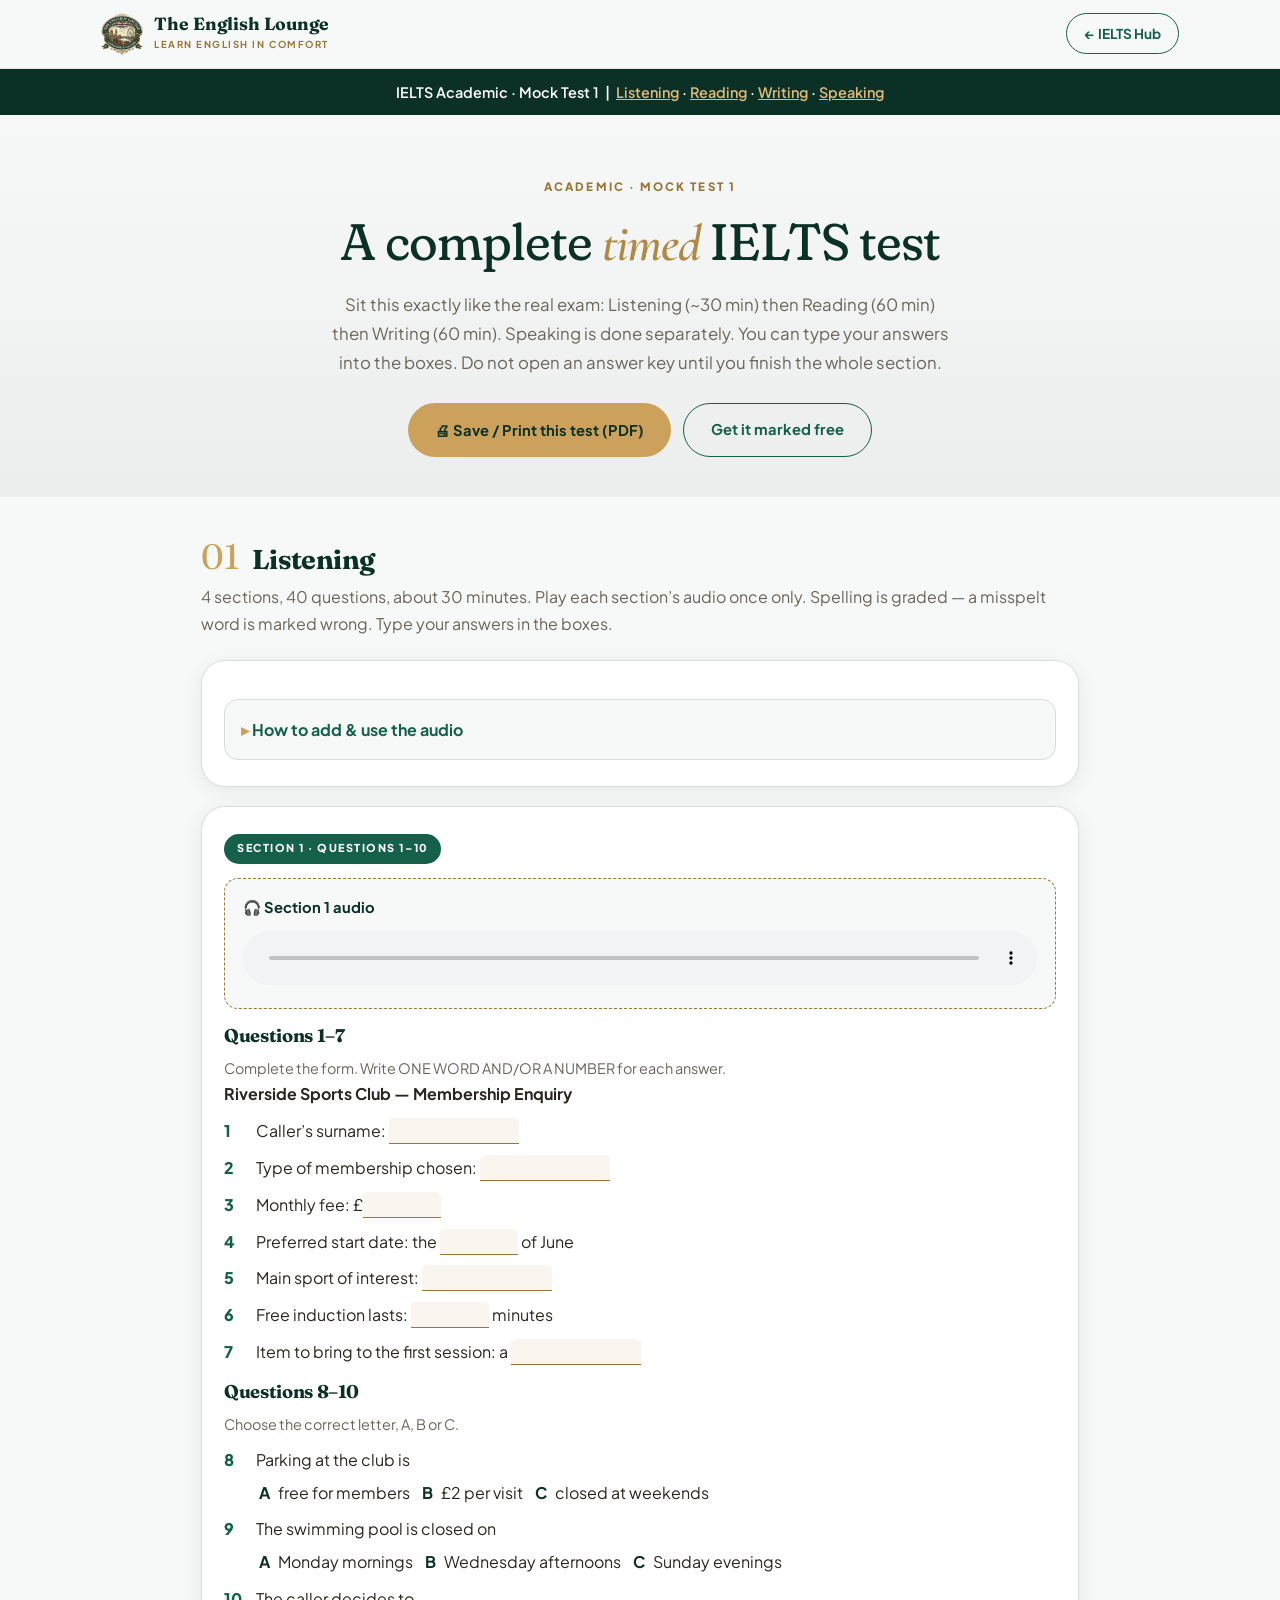
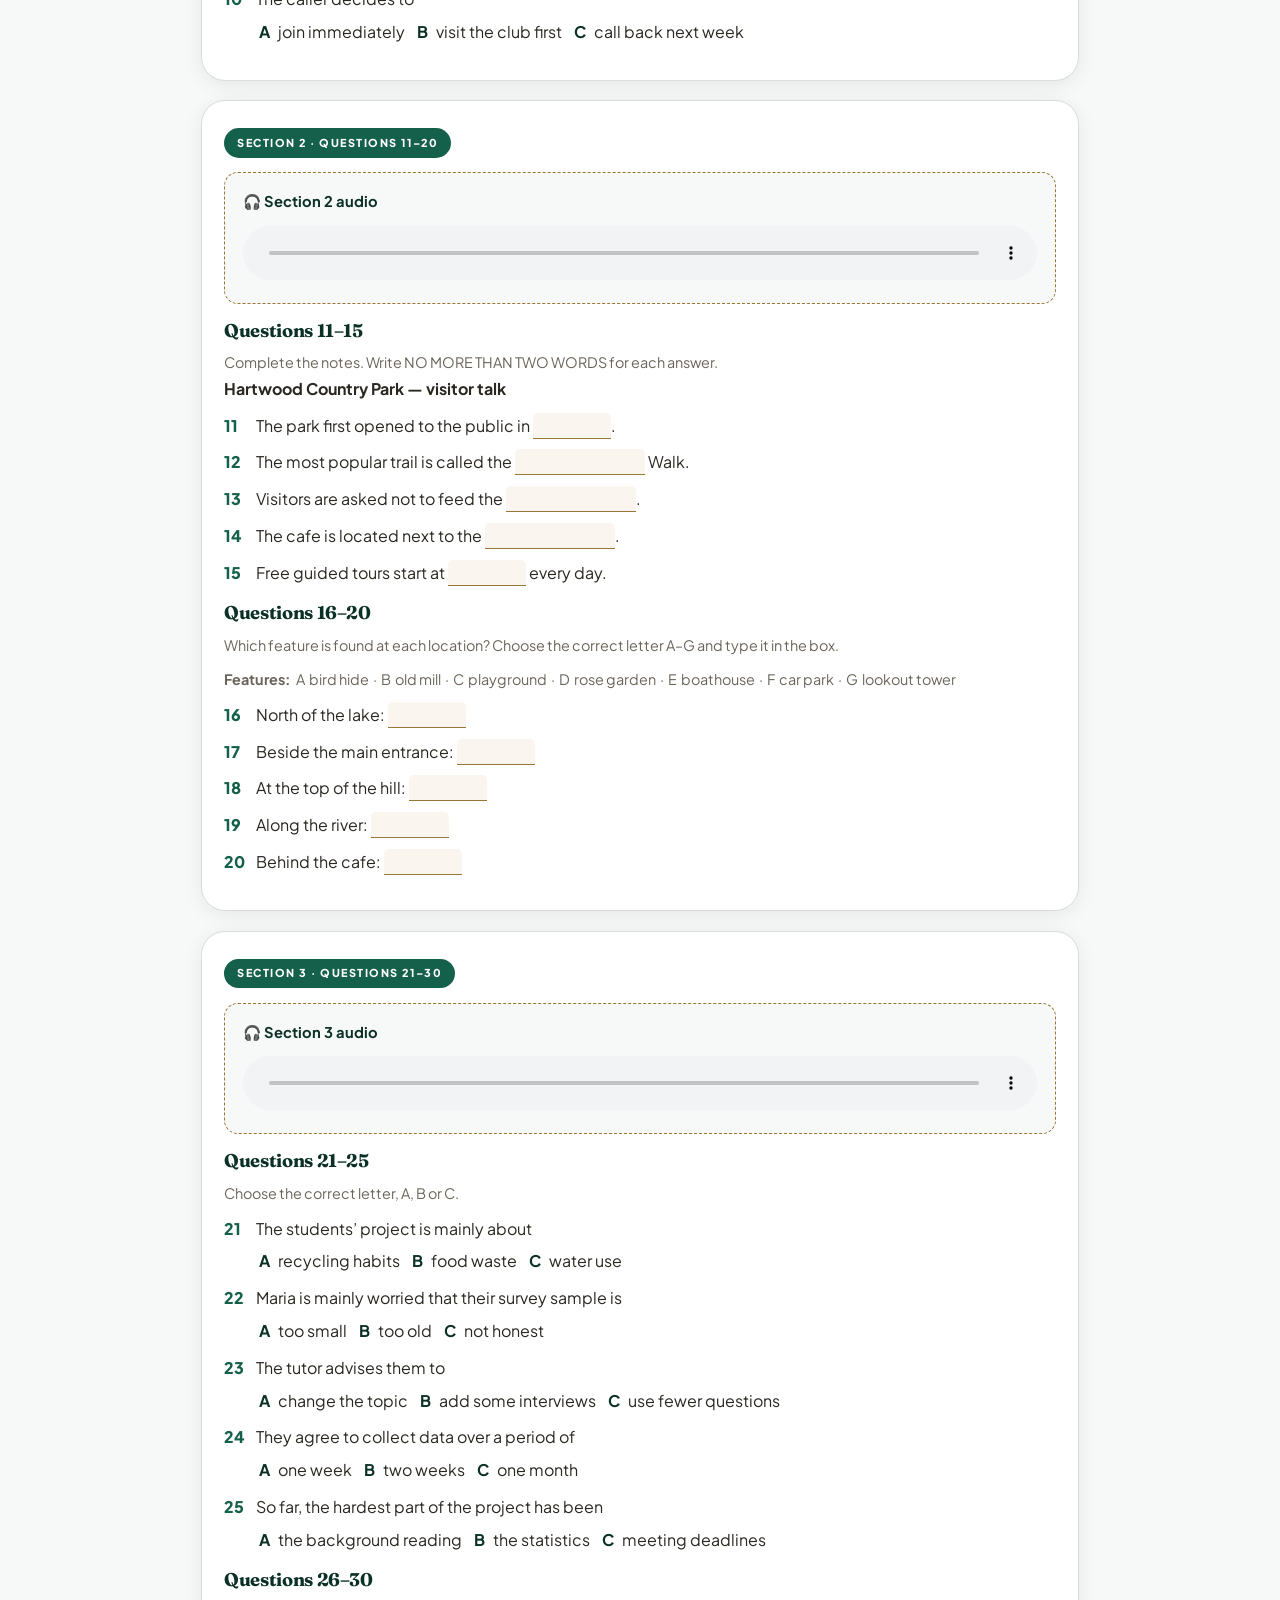
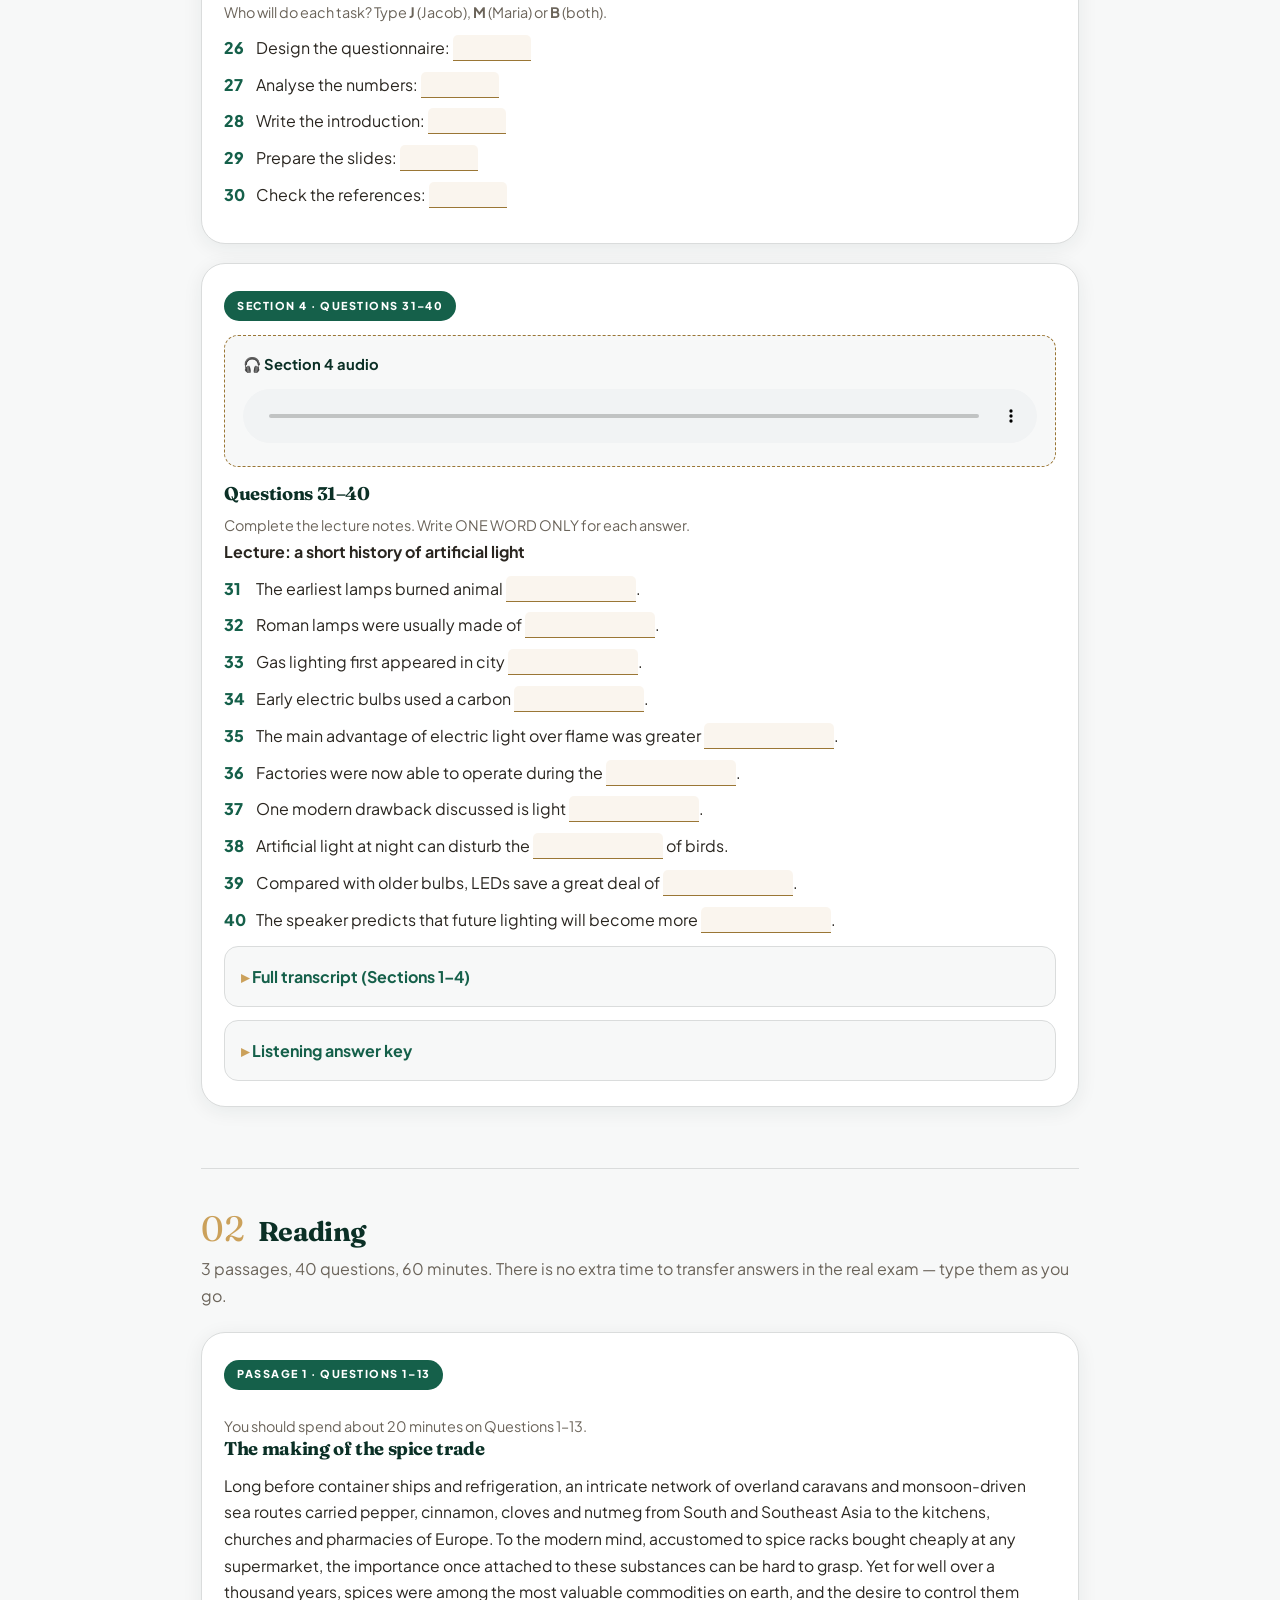
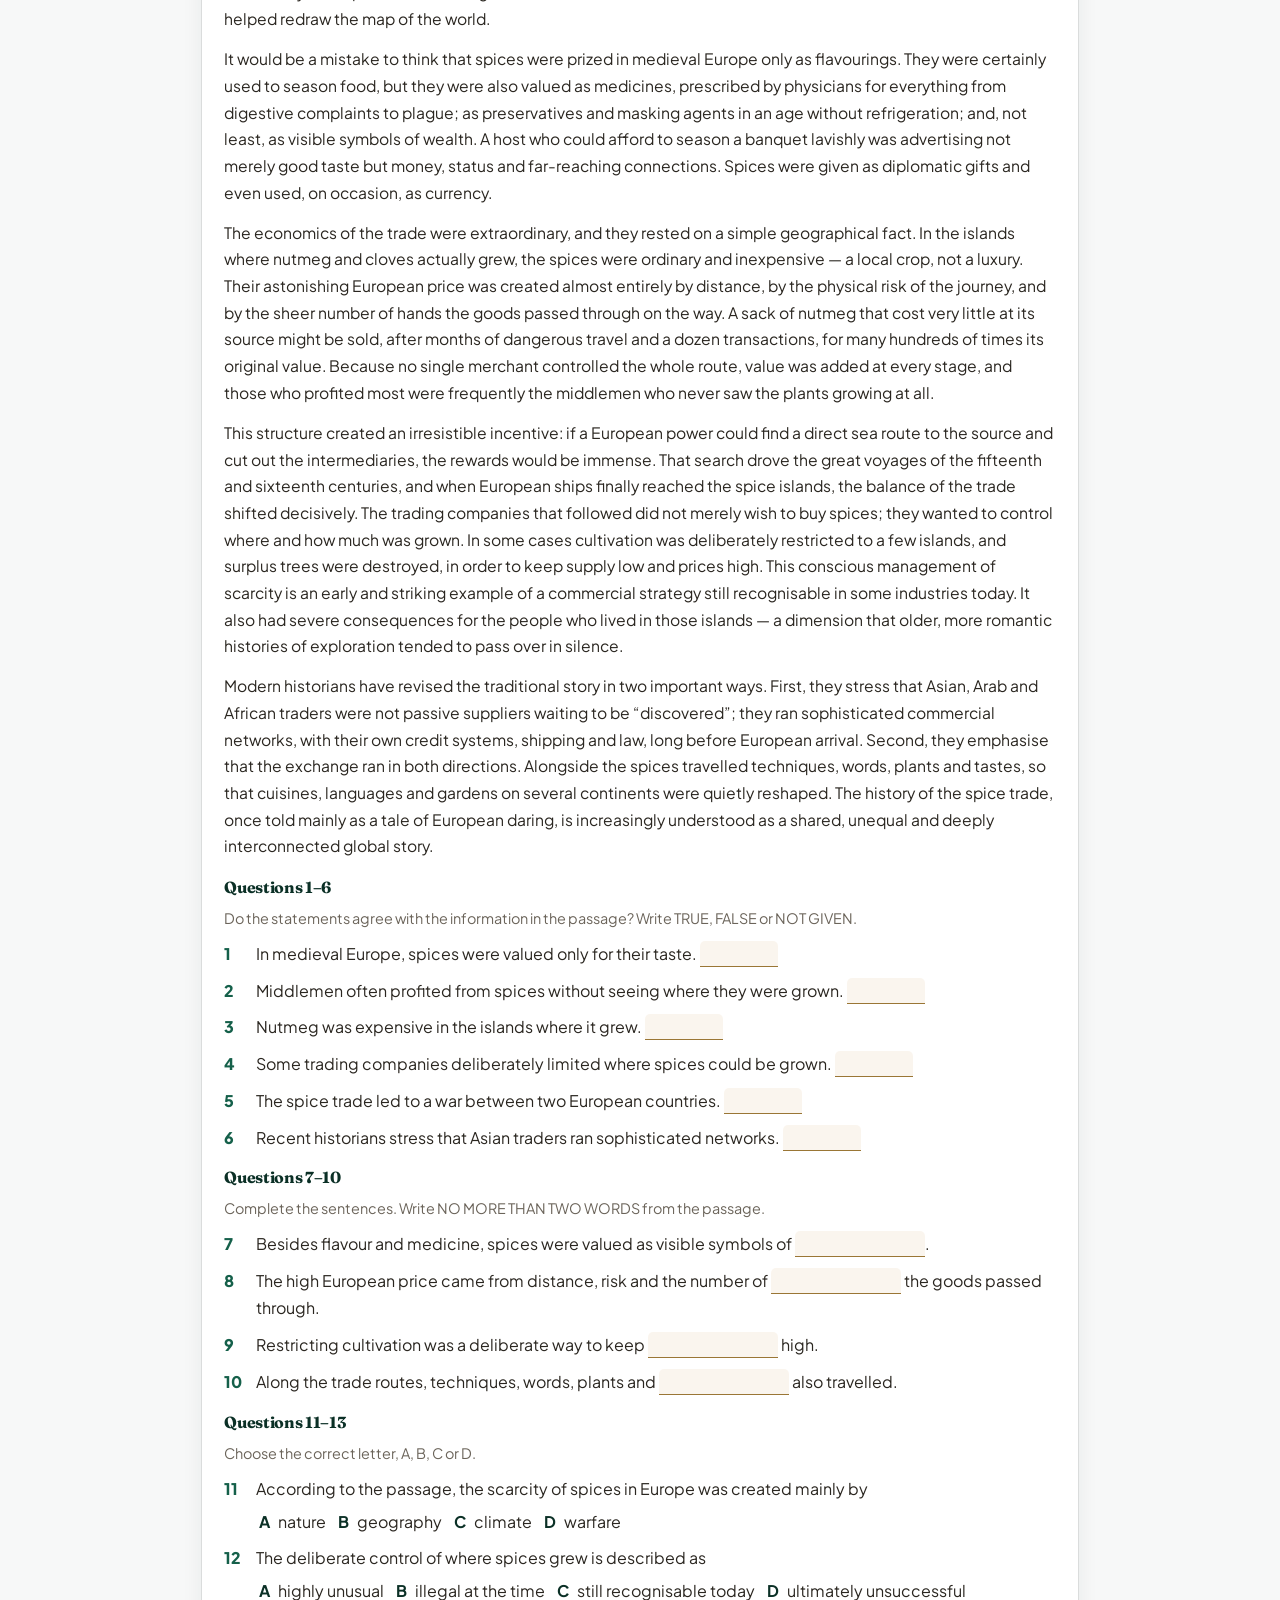
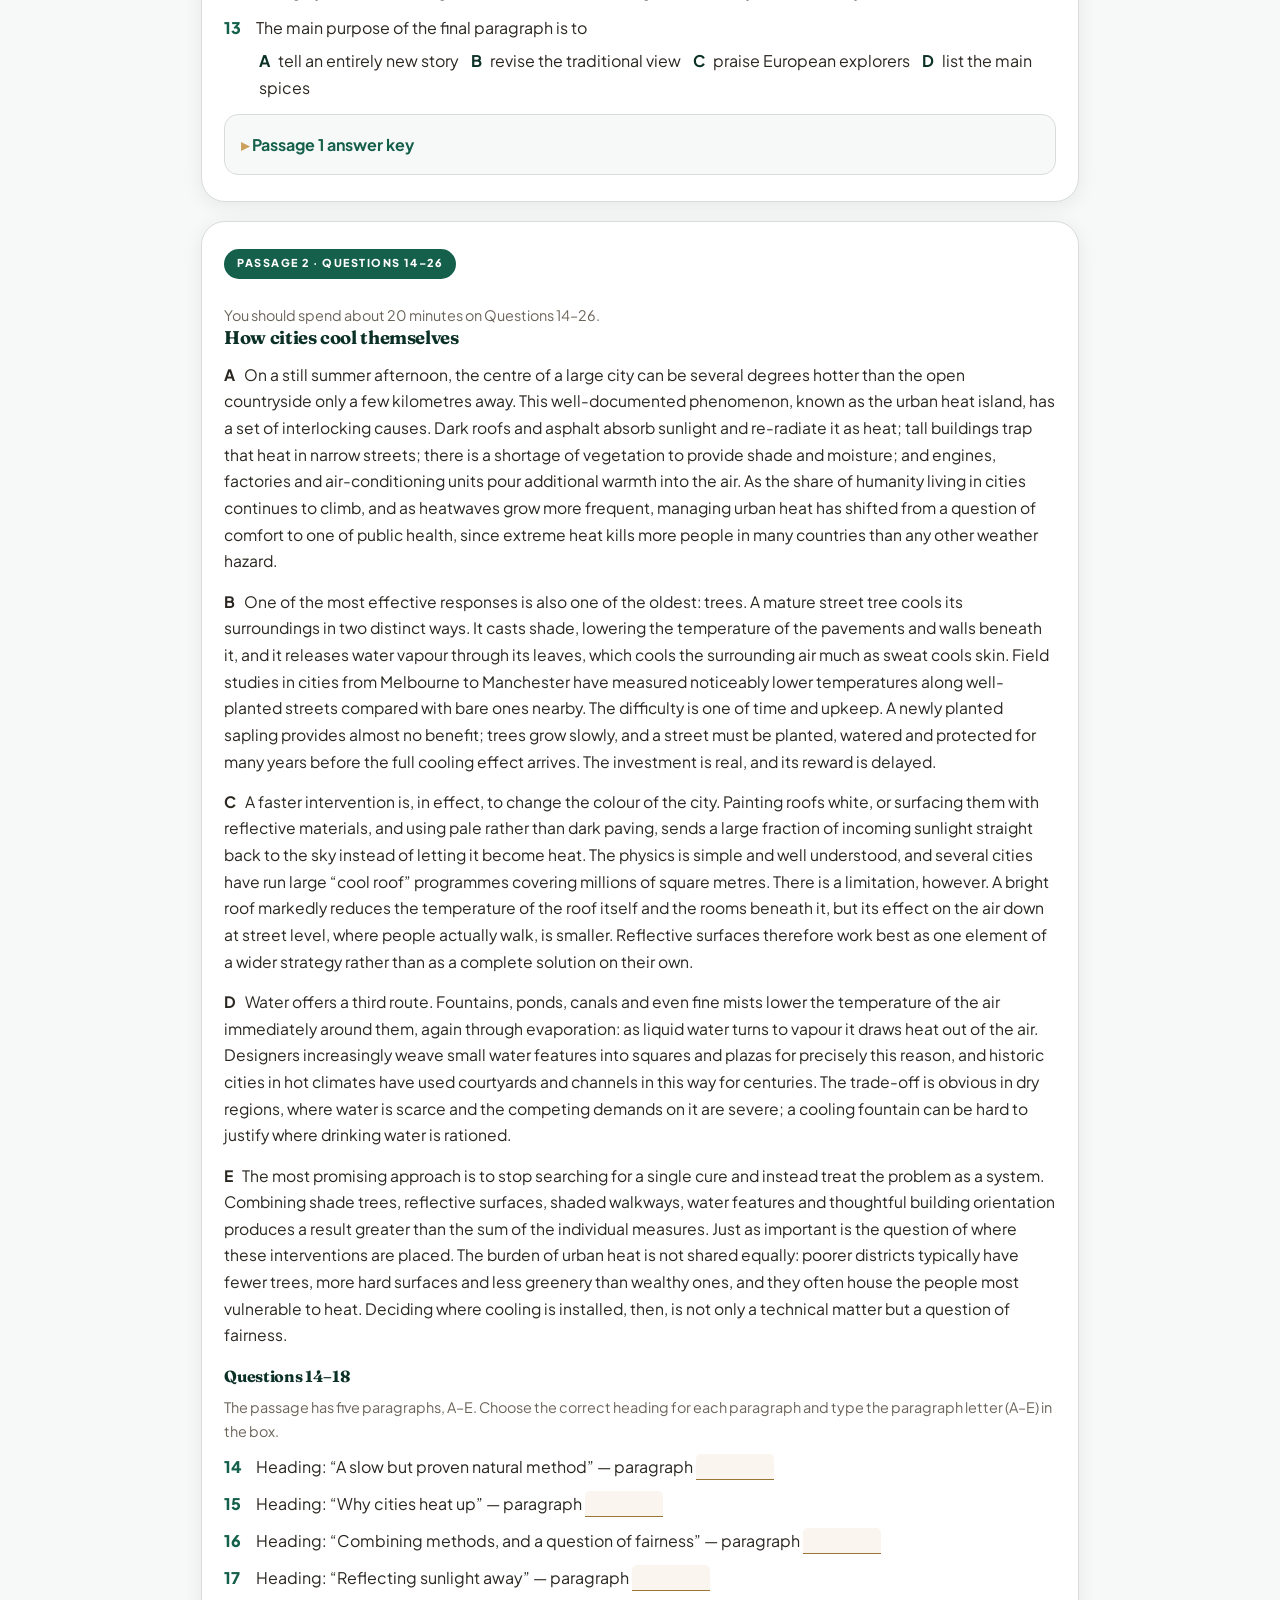
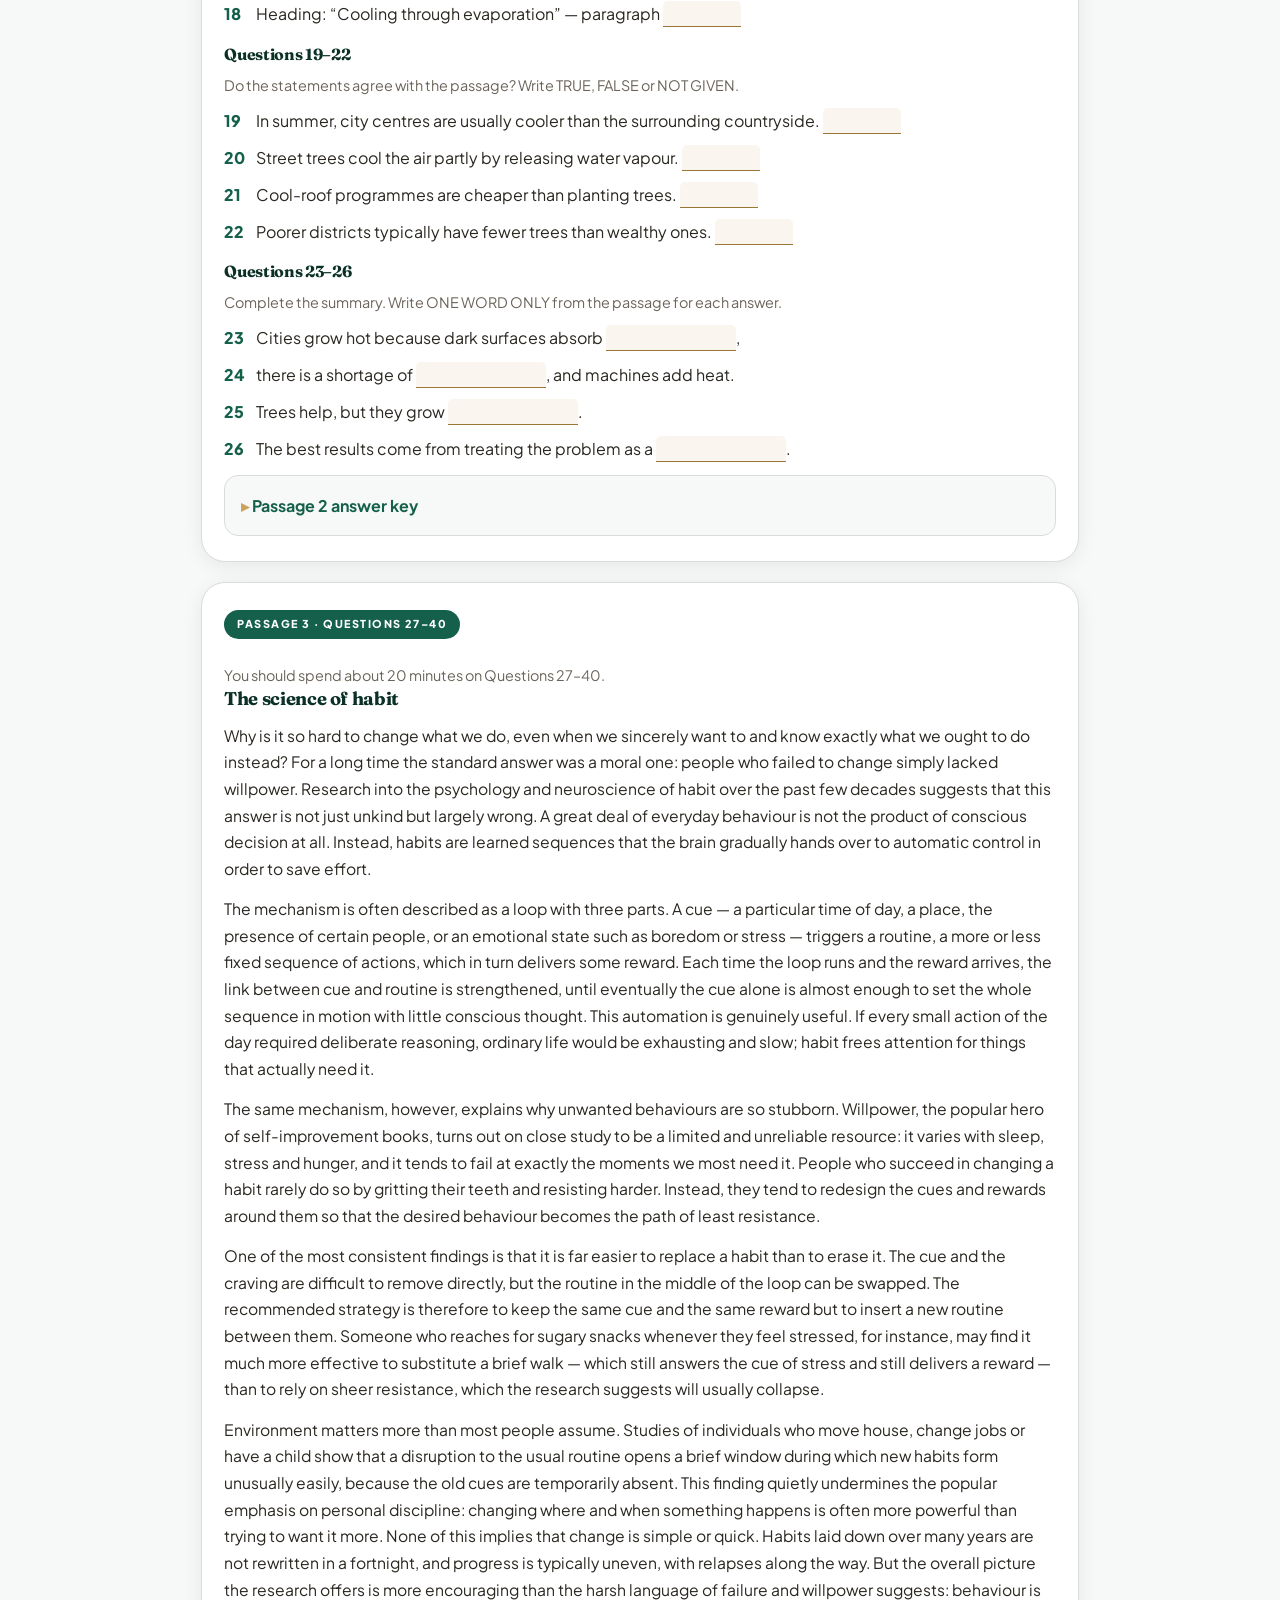
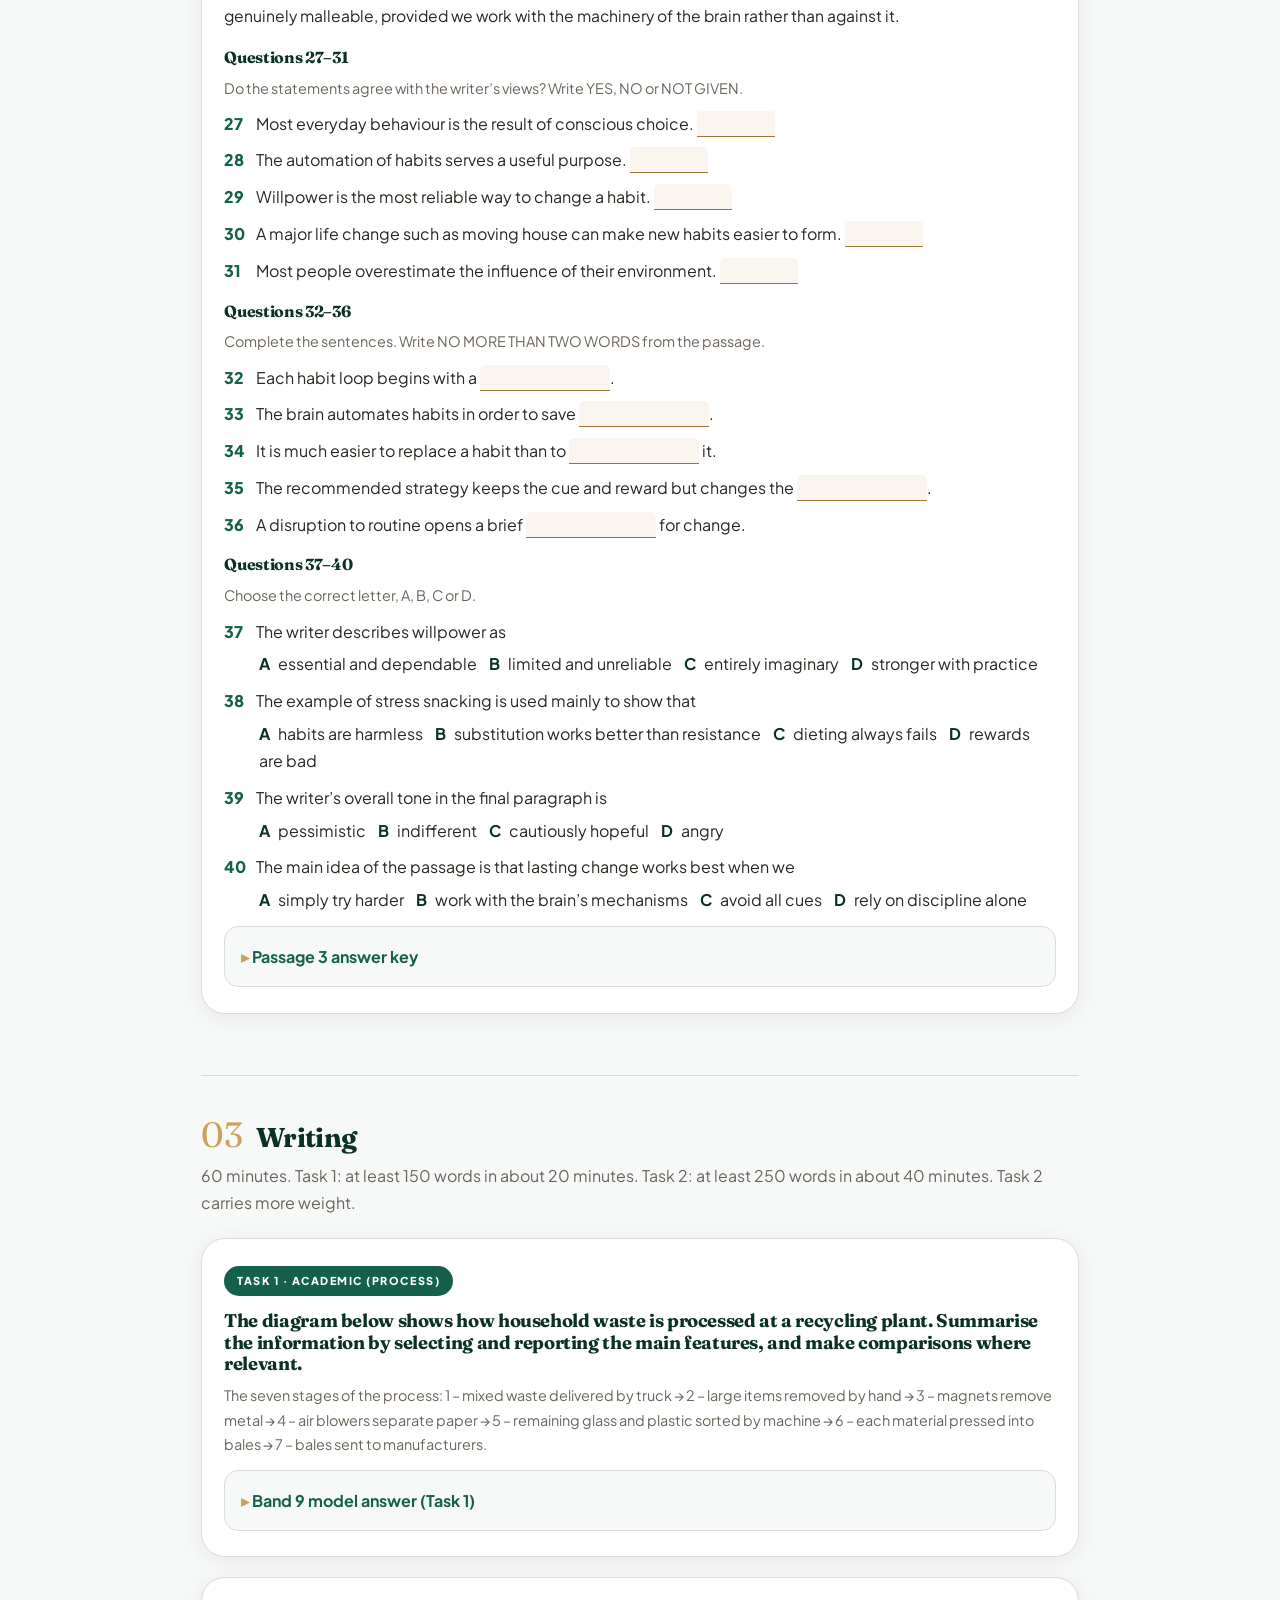
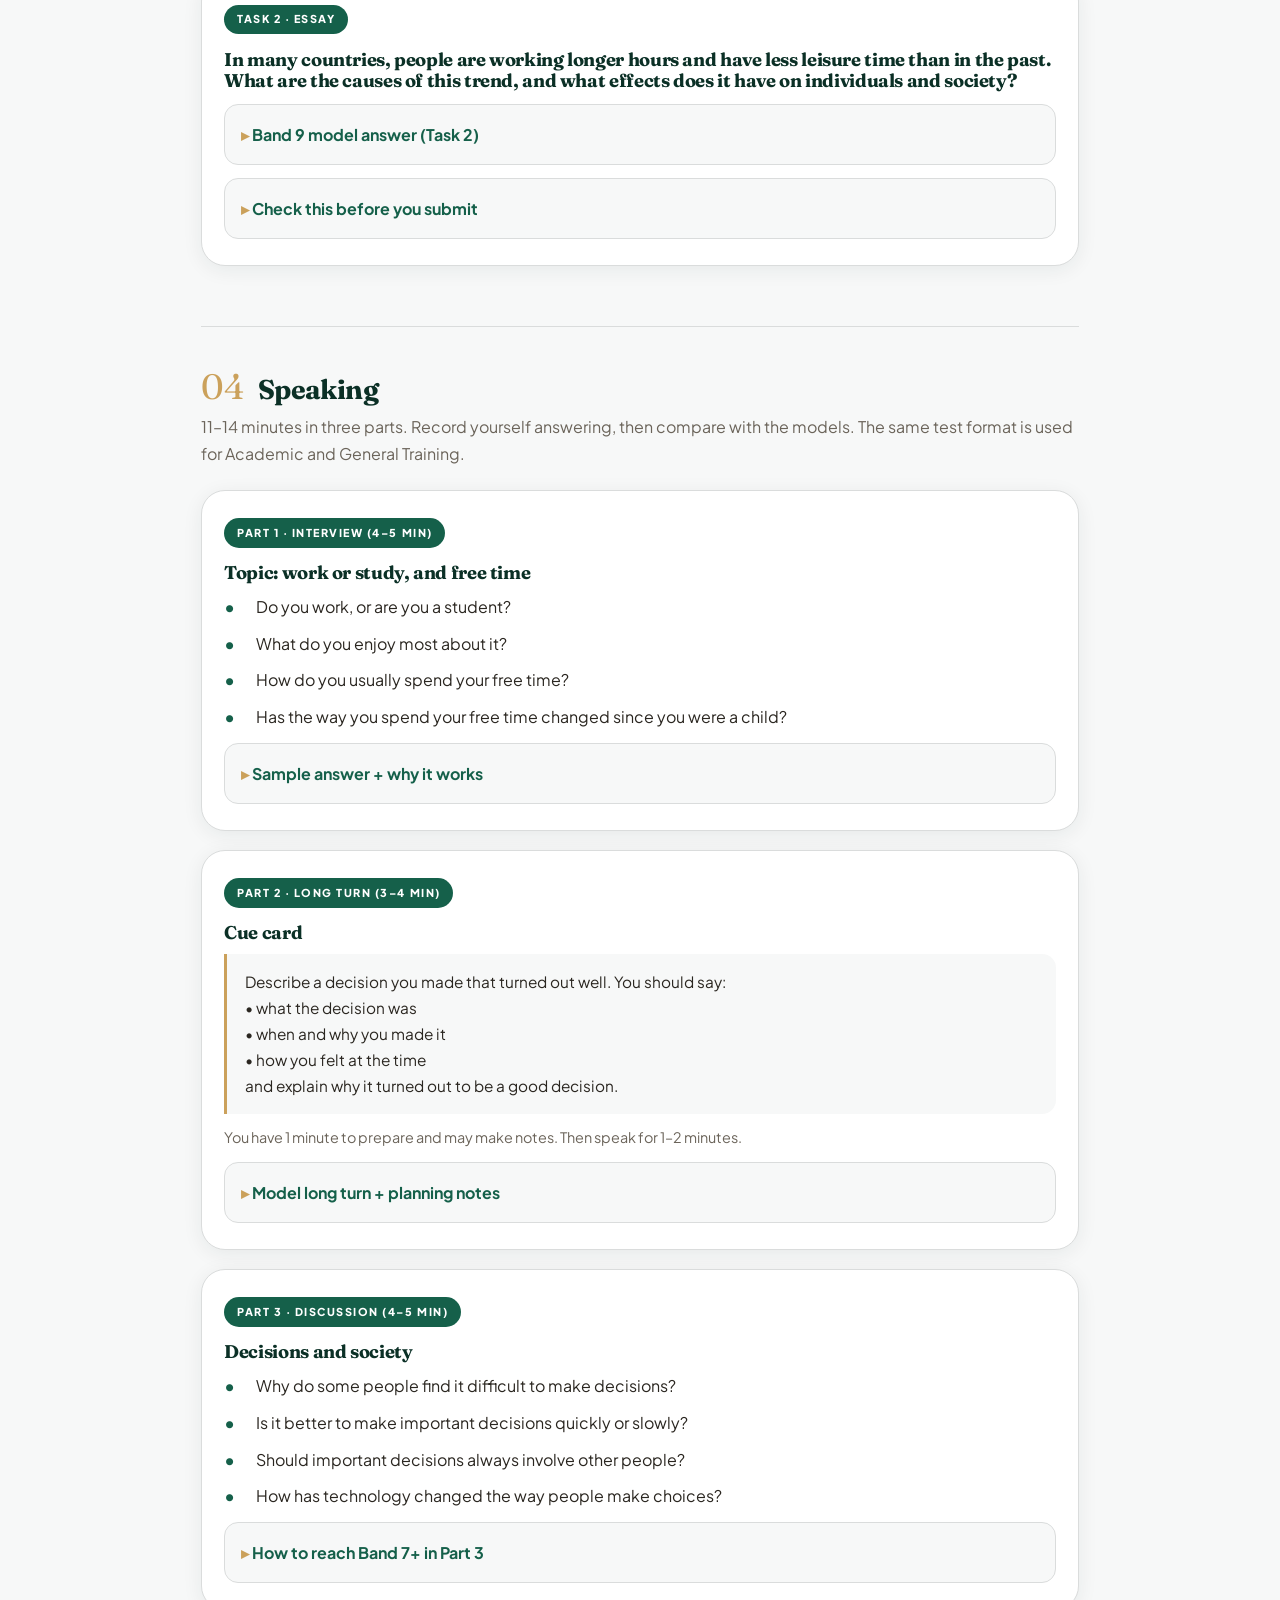
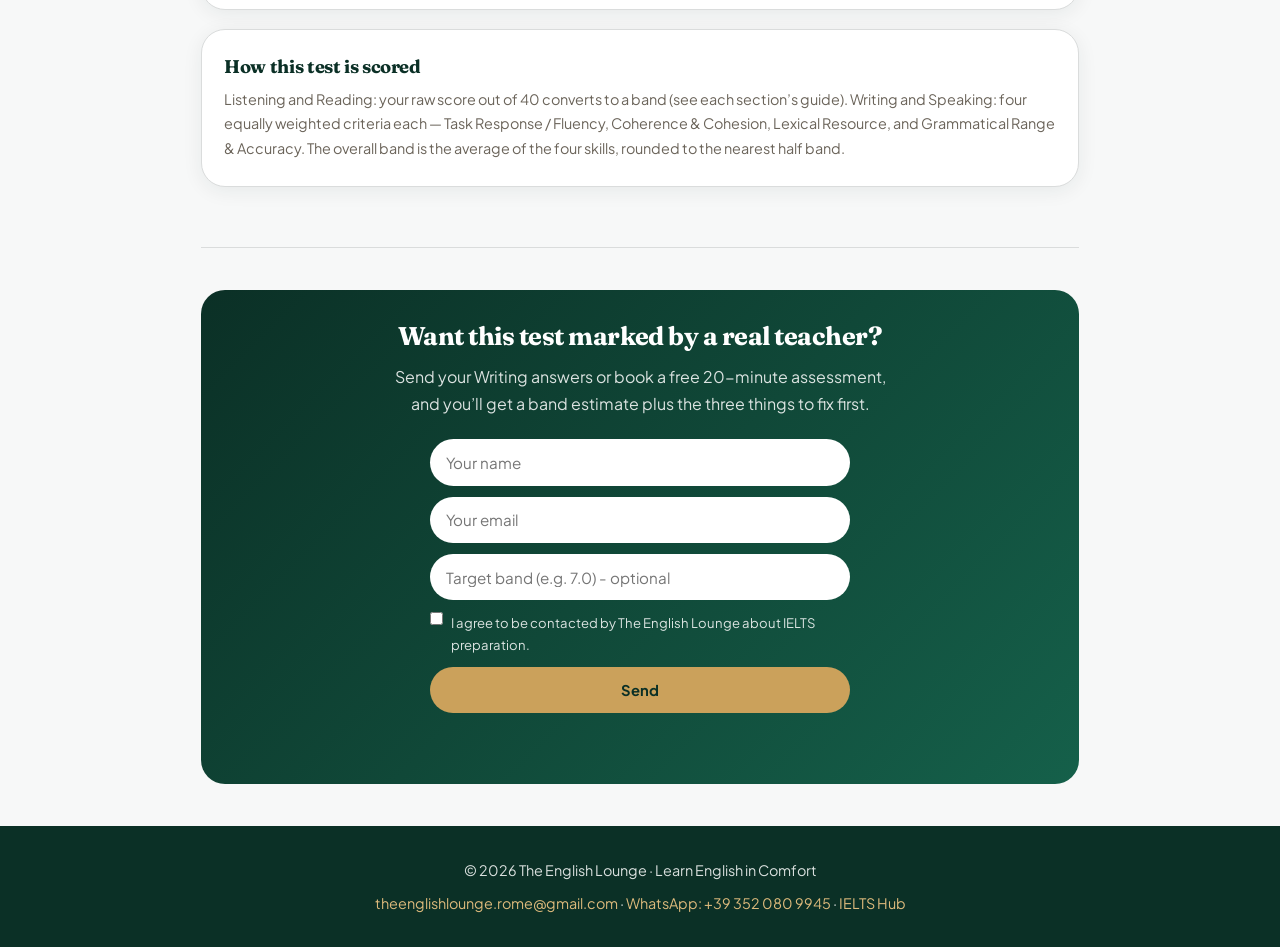
==== commit ee057667: "Fix IELTS test: clickable answer inputs, clean keys, fuller content - Fix CSS bug where every bold n" ====
--- a/ielts-test-01.html
+++ b/ielts-test-01.html
@@ -32,7 +32,7 @@
   <div class="wrap">
     <span class="kicker">Academic &middot; Mock Test 1</span>
     <h1>A complete <em>timed</em> IELTS test</h1>
-    <p>Sit this exactly like the real exam: Listening (~30 min) then Reading (60 min) then Writing (60 min). Speaking is done separately. Do not look at answer keys until you finish a whole section.</p>
+    <p>Sit this exactly like the real exam: Listening (~30 min) then Reading (60 min) then Writing (60 min). Speaking is done separately. You can type your answers into the boxes. Do not open an answer key until you finish the whole section.</p>
     <div class="actions" style="justify-content:center;margin-top:1.6rem;">
       <button class="btn btn-gold no-print" onclick="window.print()">&#128424; Save / Print this test (PDF)</button>
       <a class="btn btn-ghost" href="https://cal.com/the.englishlounge/free-trial" target="_blank" rel="noopener">Get it marked free</a>
@@ -45,13 +45,13 @@
 <!-- ==================== LISTENING ==================== -->
 <section class="skill" id="listening">
   <div class="skill-head"><span class="skill-num">01</span><h2>Listening</h2></div>
-  <p class="lead">4 sections, 40 questions, about 30 minutes. Play each section&rsquo;s audio once only. Answers are graded on spelling. Transfer answers as you go.</p>
-
-  <div class="card">
-    <details>
-      <summary>How to add / use the audio</summary>
-      <div class="body">
-        <p class="note">The four section scripts are in the &ldquo;Full transcript&rdquo; below. To create the recordings: paste each section&rsquo;s script into a free natural text-to-speech site that exports MP3, download four files, name them <b>test-01-listening-s1.mp3</b> to <b>s4.mp3</b>, and put them in an <b>/audio</b> folder in the website. The players below will then work automatically. Until then, practise by reading the transcript aloud once at natural speed.</p>
+  <p class="lead">4 sections, 40 questions, about 30 minutes. Play each section&rsquo;s audio once only. Spelling is graded &mdash; a misspelt word is marked wrong. Type your answers in the boxes.</p>
+
+  <div class="card">
+    <details>
+      <summary>How to add &amp; use the audio</summary>
+      <div class="body">
+        <p class="note">The four section scripts are in the &ldquo;Full transcript&rdquo; at the end of Listening. To create recordings: paste each section&rsquo;s script into a free natural text-to-speech site that exports MP3, download four files, name them <b>test-01-listening-s1.mp3</b> to <b>s4.mp3</b>, and put them in an <b>/audio</b> folder in the website. The players below then work automatically. Until then, have someone read each script aloud once at natural speed while you answer.</p>
       </div>
     </details>
   </div>
@@ -61,19 +61,21 @@
     <div class="audiobox"><b>&#127911; Section 1 audio</b>
       <audio controls preload="none"><source src="audio/test-01-listening-s1.mp3" type="audio/mpeg"></audio>
     </div>
-    <h3 style="margin-top:1rem;">Questions 1&ndash;7 &mdash; Complete the form. ONE WORD AND/OR A NUMBER for each answer.</h3>
+    <h3 style="margin-top:1rem;">Questions 1&ndash;7</h3>
+    <p class="note">Complete the form. Write ONE WORD AND/OR A NUMBER for each answer.</p>
     <p><b>Riverside Sports Club &mdash; Membership Enquiry</b></p>
-    <p class="q"><b>1</b> Caller&rsquo;s full name: Karen <span class="blank"></span></p>
-    <p class="q"><b>2</b> Type of membership wanted: <span class="blank"></span></p>
-    <p class="q"><b>3</b> Monthly fee: &pound;<span class="blank"></span></p>
-    <p class="q"><b>4</b> Preferred start date: the <span class="blank"></span> of June</p>
-    <p class="q"><b>5</b> Main sport of interest: <span class="blank"></span></p>
-    <p class="q"><b>6</b> Free induction lasts: <span class="blank"></span> minutes</p>
-    <p class="q"><b>7</b> Member must bring a <span class="blank"></span> to the first session</p>
-    <h3 style="margin-top:1rem;">Questions 8&ndash;10 &mdash; Choose the correct letter, A, B or C.</h3>
-    <p class="q"><b>8</b> The club car park is <b>A</b> free for members &nbsp; <b>B</b> &pound;2 per visit &nbsp; <b>C</b> closed at weekends</p>
-    <p class="q"><b>9</b> The pool is closed on <b>A</b> Monday mornings &nbsp; <b>B</b> Wednesday afternoons &nbsp; <b>C</b> Sunday evenings</p>
-    <p class="q"><b>10</b> The caller decides to <b>A</b> join immediately &nbsp; <b>B</b> visit first &nbsp; <b>C</b> call back later</p>
+    <p class="q"><b>1</b> Caller&rsquo;s surname: <input type="text" class="blank" autocomplete="off" spellcheck="false"></p>
+    <p class="q"><b>2</b> Type of membership chosen: <input type="text" class="blank" autocomplete="off" spellcheck="false"></p>
+    <p class="q"><b>3</b> Monthly fee: &pound;<input type="text" class="blank short" autocomplete="off" spellcheck="false"></p>
+    <p class="q"><b>4</b> Preferred start date: the <input type="text" class="blank short" autocomplete="off" spellcheck="false"> of June</p>
+    <p class="q"><b>5</b> Main sport of interest: <input type="text" class="blank" autocomplete="off" spellcheck="false"></p>
+    <p class="q"><b>6</b> Free induction lasts: <input type="text" class="blank short" autocomplete="off" spellcheck="false"> minutes</p>
+    <p class="q"><b>7</b> Item to bring to the first session: a <input type="text" class="blank" autocomplete="off" spellcheck="false"></p>
+    <h3 style="margin-top:1rem;">Questions 8&ndash;10</h3>
+    <p class="note">Choose the correct letter, A, B or C.</p>
+    <p class="q"><b>8</b> Parking at the club is<span class="qopts"><b>A</b> free for members &nbsp;&nbsp; <b>B</b> &pound;2 per visit &nbsp;&nbsp; <b>C</b> closed at weekends</span></p>
+    <p class="q"><b>9</b> The swimming pool is closed on<span class="qopts"><b>A</b> Monday mornings &nbsp;&nbsp; <b>B</b> Wednesday afternoons &nbsp;&nbsp; <b>C</b> Sunday evenings</span></p>
+    <p class="q"><b>10</b> The caller decides to<span class="qopts"><b>A</b> join immediately &nbsp;&nbsp; <b>B</b> visit the club first &nbsp;&nbsp; <b>C</b> call back next week</span></p>
   </div>
 
   <div class="card">
@@ -81,20 +83,22 @@
     <div class="audiobox"><b>&#127911; Section 2 audio</b>
       <audio controls preload="none"><source src="audio/test-01-listening-s2.mp3" type="audio/mpeg"></audio>
     </div>
-    <h3 style="margin-top:1rem;">Questions 11&ndash;15 &mdash; Complete the notes. NO MORE THAN TWO WORDS for each answer.</h3>
+    <h3 style="margin-top:1rem;">Questions 11&ndash;15</h3>
+    <p class="note">Complete the notes. Write NO MORE THAN TWO WORDS for each answer.</p>
     <p><b>Hartwood Country Park &mdash; visitor talk</b></p>
-    <p class="q"><b>11</b> The park first opened to the public in <span class="blank"></span>.</p>
-    <p class="q"><b>12</b> The most popular trail is called the <span class="blank"></span> Walk.</p>
-    <p class="q"><b>13</b> Visitors are asked not to feed the <span class="blank"></span>.</p>
-    <p class="q"><b>14</b> The cafe is located next to the <span class="blank"></span>.</p>
-    <p class="q"><b>15</b> Guided tours start at <span class="blank"></span> every day.</p>
-    <h3 style="margin-top:1rem;">Questions 16&ndash;20 &mdash; Which feature is at each location? Write the correct letter A&ndash;G.</h3>
-    <p class="note">Features: A bird hide &nbsp; B old mill &nbsp; C playground &nbsp; D rose garden &nbsp; E boathouse &nbsp; F car park &nbsp; G lookout tower</p>
-    <p class="q"><b>16</b> North of the lake: <span class="blank"></span></p>
-    <p class="q"><b>17</b> Beside the main entrance: <span class="blank"></span></p>
-    <p class="q"><b>18</b> At the top of the hill: <span class="blank"></span></p>
-    <p class="q"><b>19</b> Along the river: <span class="blank"></span></p>
-    <p class="q"><b>20</b> Behind the cafe: <span class="blank"></span></p>
+    <p class="q"><b>11</b> The park first opened to the public in <input type="text" class="blank short" autocomplete="off" spellcheck="false">.</p>
+    <p class="q"><b>12</b> The most popular trail is called the <input type="text" class="blank" autocomplete="off" spellcheck="false"> Walk.</p>
+    <p class="q"><b>13</b> Visitors are asked not to feed the <input type="text" class="blank" autocomplete="off" spellcheck="false">.</p>
+    <p class="q"><b>14</b> The cafe is located next to the <input type="text" class="blank" autocomplete="off" spellcheck="false">.</p>
+    <p class="q"><b>15</b> Free guided tours start at <input type="text" class="blank short" autocomplete="off" spellcheck="false"> every day.</p>
+    <h3 style="margin-top:1rem;">Questions 16&ndash;20</h3>
+    <p class="note">Which feature is found at each location? Choose the correct letter A&ndash;G and type it in the box.</p>
+    <p class="note"><b>Features:</b> &nbsp; A &nbsp;bird hide &nbsp;&middot;&nbsp; B &nbsp;old mill &nbsp;&middot;&nbsp; C &nbsp;playground &nbsp;&middot;&nbsp; D &nbsp;rose garden &nbsp;&middot;&nbsp; E &nbsp;boathouse &nbsp;&middot;&nbsp; F &nbsp;car park &nbsp;&middot;&nbsp; G &nbsp;lookout tower</p>
+    <p class="q"><b>16</b> North of the lake: <input type="text" class="blank short" autocomplete="off" spellcheck="false"></p>
+    <p class="q"><b>17</b> Beside the main entrance: <input type="text" class="blank short" autocomplete="off" spellcheck="false"></p>
+    <p class="q"><b>18</b> At the top of the hill: <input type="text" class="blank short" autocomplete="off" spellcheck="false"></p>
+    <p class="q"><b>19</b> Along the river: <input type="text" class="blank short" autocomplete="off" spellcheck="false"></p>
+    <p class="q"><b>20</b> Behind the cafe: <input type="text" class="blank short" autocomplete="off" spellcheck="false"></p>
   </div>
 
   <div class="card">
@@ -102,18 +106,20 @@
     <div class="audiobox"><b>&#127911; Section 3 audio</b>
       <audio controls preload="none"><source src="audio/test-01-listening-s3.mp3" type="audio/mpeg"></audio>
     </div>
-    <h3 style="margin-top:1rem;">Questions 21&ndash;25 &mdash; Choose the correct letter, A, B or C.</h3>
-    <p class="q"><b>21</b> The students&rsquo; project is mainly about <b>A</b> recycling &nbsp; <b>B</b> food waste &nbsp; <b>C</b> water use</p>
-    <p class="q"><b>22</b> Maria is worried that their survey sample is <b>A</b> too small &nbsp; <b>B</b> too biased &nbsp; <b>C</b> too old</p>
-    <p class="q"><b>23</b> The tutor suggests they <b>A</b> change the topic &nbsp; <b>B</b> add interviews &nbsp; <b>C</b> reduce the questions</p>
-    <p class="q"><b>24</b> They agree to collect data over <b>A</b> one week &nbsp; <b>B</b> two weeks &nbsp; <b>C</b> a month</p>
-    <p class="q"><b>25</b> The hardest part so far has been <b>A</b> the reading &nbsp; <b>B</b> the statistics &nbsp; <b>C</b> the timing</p>
-    <h3 style="margin-top:1rem;">Questions 26&ndash;30 &mdash; Who will do each task? J (Jacob), M (Maria) or B (both).</h3>
-    <p class="q"><b>26</b> Design the questionnaire: <span class="blank"></span></p>
-    <p class="q"><b>27</b> Analyse the numbers: <span class="blank"></span></p>
-    <p class="q"><b>28</b> Write the introduction: <span class="blank"></span></p>
-    <p class="q"><b>29</b> Prepare the slides: <span class="blank"></span></p>
-    <p class="q"><b>30</b> Check the references: <span class="blank"></span></p>
+    <h3 style="margin-top:1rem;">Questions 21&ndash;25</h3>
+    <p class="note">Choose the correct letter, A, B or C.</p>
+    <p class="q"><b>21</b> The students&rsquo; project is mainly about<span class="qopts"><b>A</b> recycling habits &nbsp;&nbsp; <b>B</b> food waste &nbsp;&nbsp; <b>C</b> water use</span></p>
+    <p class="q"><b>22</b> Maria is mainly worried that their survey sample is<span class="qopts"><b>A</b> too small &nbsp;&nbsp; <b>B</b> too old &nbsp;&nbsp; <b>C</b> not honest</span></p>
+    <p class="q"><b>23</b> The tutor advises them to<span class="qopts"><b>A</b> change the topic &nbsp;&nbsp; <b>B</b> add some interviews &nbsp;&nbsp; <b>C</b> use fewer questions</span></p>
+    <p class="q"><b>24</b> They agree to collect data over a period of<span class="qopts"><b>A</b> one week &nbsp;&nbsp; <b>B</b> two weeks &nbsp;&nbsp; <b>C</b> one month</span></p>
+    <p class="q"><b>25</b> So far, the hardest part of the project has been<span class="qopts"><b>A</b> the background reading &nbsp;&nbsp; <b>B</b> the statistics &nbsp;&nbsp; <b>C</b> meeting deadlines</span></p>
+    <h3 style="margin-top:1rem;">Questions 26&ndash;30</h3>
+    <p class="note">Who will do each task? Type <b>J</b> (Jacob), <b>M</b> (Maria) or <b>B</b> (both).</p>
+    <p class="q"><b>26</b> Design the questionnaire: <input type="text" class="blank short" autocomplete="off" spellcheck="false"></p>
+    <p class="q"><b>27</b> Analyse the numbers: <input type="text" class="blank short" autocomplete="off" spellcheck="false"></p>
+    <p class="q"><b>28</b> Write the introduction: <input type="text" class="blank short" autocomplete="off" spellcheck="false"></p>
+    <p class="q"><b>29</b> Prepare the slides: <input type="text" class="blank short" autocomplete="off" spellcheck="false"></p>
+    <p class="q"><b>30</b> Check the references: <input type="text" class="blank short" autocomplete="off" spellcheck="false"></p>
   </div>
 
   <div class="card">
@@ -121,36 +127,91 @@
     <div class="audiobox"><b>&#127911; Section 4 audio</b>
       <audio controls preload="none"><source src="audio/test-01-listening-s4.mp3" type="audio/mpeg"></audio>
     </div>
-    <h3 style="margin-top:1rem;">Questions 31&ndash;40 &mdash; Complete the notes. ONE WORD ONLY for each answer.</h3>
-    <p><b>Lecture: the history of artificial light</b></p>
-    <p class="q"><b>31</b> The earliest lamps burned animal <span class="blank"></span>.</p>
-    <p class="q"><b>32</b> Roman lamps were usually made of <span class="blank"></span>.</p>
-    <p class="q"><b>33</b> Gas lighting first appeared in city <span class="blank"></span>.</p>
-    <p class="q"><b>34</b> Early electric light used a carbon <span class="blank"></span>.</p>
-    <p class="q"><b>35</b> The main advantage of electric light was greater <span class="blank"></span>.</p>
-    <p class="q"><b>36</b> Factories could now run during the <span class="blank"></span>.</p>
-    <p class="q"><b>37</b> One drawback discussed is light <span class="blank"></span>.</p>
-    <p class="q"><b>38</b> This can disturb the <span class="blank"></span> of birds.</p>
-    <p class="q"><b>39</b> Modern LED bulbs save <span class="blank"></span>.</p>
-    <p class="q"><b>40</b> The speaker predicts lighting will become more <span class="blank"></span>.</p>
+    <h3 style="margin-top:1rem;">Questions 31&ndash;40</h3>
+    <p class="note">Complete the lecture notes. Write ONE WORD ONLY for each answer.</p>
+    <p><b>Lecture: a short history of artificial light</b></p>
+    <p class="q"><b>31</b> The earliest lamps burned animal <input type="text" class="blank" autocomplete="off" spellcheck="false">.</p>
+    <p class="q"><b>32</b> Roman lamps were usually made of <input type="text" class="blank" autocomplete="off" spellcheck="false">.</p>
+    <p class="q"><b>33</b> Gas lighting first appeared in city <input type="text" class="blank" autocomplete="off" spellcheck="false">.</p>
+    <p class="q"><b>34</b> Early electric bulbs used a carbon <input type="text" class="blank" autocomplete="off" spellcheck="false">.</p>
+    <p class="q"><b>35</b> The main advantage of electric light over flame was greater <input type="text" class="blank" autocomplete="off" spellcheck="false">.</p>
+    <p class="q"><b>36</b> Factories were now able to operate during the <input type="text" class="blank" autocomplete="off" spellcheck="false">.</p>
+    <p class="q"><b>37</b> One modern drawback discussed is light <input type="text" class="blank" autocomplete="off" spellcheck="false">.</p>
+    <p class="q"><b>38</b> Artificial light at night can disturb the <input type="text" class="blank" autocomplete="off" spellcheck="false"> of birds.</p>
+    <p class="q"><b>39</b> Compared with older bulbs, LEDs save a great deal of <input type="text" class="blank" autocomplete="off" spellcheck="false">.</p>
+    <p class="q"><b>40</b> The speaker predicts that future lighting will become more <input type="text" class="blank" autocomplete="off" spellcheck="false">.</p>
 
     <details>
       <summary>Full transcript (Sections 1&ndash;4)</summary>
       <div class="body">
-        <p><b>SECTION 1.</b> RECEPTIONIST: Good afternoon, Riverside Sports Club. CALLER: Hello, I&rsquo;d like to ask about joining. R: Of course. Could I take your name? C: Karen Donovan &mdash; D-O-N-O-V-A-N. R: Thank you. Which membership are you interested in? C: The standard one, I think. R: The standard membership is forty-five pounds a month. C: Forty-five, fine. R: When would you like to start? C: Could I start on the fourteenth of June? R: The fourteenth of June, no problem. Is there a particular sport you&rsquo;re interested in? C: Mainly swimming. R: Great. All new members get a free induction &mdash; it lasts about sixty minutes. C: Sixty minutes, okay. R: And please bring a towel to your first session. C: A towel, got it. R: Parking is two pounds per visit, I&rsquo;m afraid. The pool is open every day, although it&rsquo;s closed on Wednesday afternoons for cleaning. C: Right. Actually, I&rsquo;d like to visit the club before I decide, so I&rsquo;ll come in this week first. R: That&rsquo;s a good idea. We&rsquo;ll see you then.</p>
-        <p><b>SECTION 2.</b> GUIDE: Welcome to Hartwood Country Park. The park first opened to the public in 1958, and it&rsquo;s grown a lot since then. Our most popular trail is the Bluebell Walk, especially in spring. A quick reminder: please don&rsquo;t feed the deer, as it makes them unwell. If you&rsquo;d like a drink, the cafe is next to the lake. Guided tours leave from here at eleven every day. Let me describe the layout. North of the lake you&rsquo;ll find the bird hide, which is excellent for photography. Right beside the main entrance is the car park. If you climb to the top of the hill, there&rsquo;s a lookout tower with views across the whole valley. Along the river you&rsquo;ll see the old mill, which still has its original wheel. And just behind the cafe there&rsquo;s a children&rsquo;s playground.</p>
-        <p><b>SECTION 3.</b> TUTOR: So, how&rsquo;s the project going? JACOB: Quite well. It&rsquo;s about food waste in student halls. MARIA: Yes, but I&rsquo;m worried our survey sample is too small &mdash; only thirty people. TUTOR: That is a concern. Rather than change the topic, I&rsquo;d suggest you add a few interviews to give depth. JACOB: Good idea. How long should we collect data? TUTOR: Two weeks should be enough. MARIA: The hardest part so far has honestly been the statistics. TUTOR: That&rsquo;s common. Now, who&rsquo;s doing what? JACOB: I&rsquo;ll design the questionnaire. MARIA: And I&rsquo;ll analyse the numbers, since I need the practice. JACOB: We&rsquo;ll write the introduction together. MARIA: I&rsquo;ll prepare the slides. JACOB: And I&rsquo;ll check the references. TUTOR: Sounds well organised.</p>
-        <p><b>SECTION 4.</b> LECTURER: Today we&rsquo;ll trace the history of artificial light. The earliest lamps simply burned animal fat in a stone bowl. The Romans improved on this; their lamps were usually made of clay and burned olive oil. Centuries later, gas lighting first appeared in city streets, transforming public life after dark. Then came electricity. Early electric light used a carbon filament inside a glass bulb. Its main advantage over flame was greater safety &mdash; far less risk of fire. Crucially, factories could now operate during the night, which reshaped the economy. There are drawbacks, however. One issue we&rsquo;ll discuss is light pollution, which can disturb the migration of birds and the rhythms of insects. On the positive side, modern LED bulbs save energy dramatically. Looking ahead, I&rsquo;d predict lighting will become more intelligent, adjusting automatically to people and daylight.</p>
+        <p><b>SECTION 1</b></p>
+        <p>RECEPTIONIST: Good afternoon, Riverside Sports Club, Tom speaking. How can I help?<br>
+        CALLER: Hello, I&rsquo;m thinking of joining and I&rsquo;ve got a few questions, if that&rsquo;s all right.<br>
+        R: Of course, I&rsquo;ll just take a few details first. Could I have your name?<br>
+        C: Yes, it&rsquo;s Karen Donovan.<br>
+        R: Could you spell the surname for me?<br>
+        C: Sure &mdash; D-O-N-O-V-A-N. Donovan.<br>
+        R: Thank you, Karen. Now, we offer three types of membership: there&rsquo;s a basic membership, a standard membership, and a premium one that includes classes. Which would you like?<br>
+        C: I looked online and the premium one is a bit much for me. I think the standard membership is the right one.<br>
+        R: Standard, perfect. That one is normally fifty pounds a month, but there&rsquo;s a promotion on at the moment, so it&rsquo;s actually forty-five pounds a month.<br>
+        C: Forty-five a month, that&rsquo;s good. When could I start?<br>
+        R: You can start whenever suits you. Did you have a date in mind?<br>
+        C: I&rsquo;m away at the start of June, so could I begin on the fourteenth of June?<br>
+        R: The fourteenth of June &mdash; no problem at all, I&rsquo;ll note that down. Is there a particular sport you&rsquo;re mainly interested in? It helps us set up your programme.<br>
+        C: Mainly swimming. I might try the gym later, but swimming is the main thing for me.<br>
+        R: Lovely. Every new member gets a free induction with one of our instructors. It used to be thirty minutes but we&rsquo;ve extended it &mdash; it now lasts sixty minutes.<br>
+        C: Sixty minutes, okay.<br>
+        R: And for that first session, please bring a towel. You don&rsquo;t need anything else &mdash; lockers are provided.<br>
+        C: A towel, got it. What about parking?<br>
+        R: Parking used to be free, but I&rsquo;m afraid it&rsquo;s now two pounds per visit for everyone, members included. The car park is open every day, including weekends.<br>
+        C: All right. And the pool &mdash; is it open every day?<br>
+        R: The pool is open daily, although it&rsquo;s closed on Wednesday afternoons for cleaning and maintenance. Mornings and evenings are usually the quietest times.<br>
+        C: Good to know. I think I&rsquo;d actually like to come and look around before I commit.<br>
+        R: That&rsquo;s a sensible idea. Lots of people prefer to visit first. Just come to reception any day and ask for a tour.<br>
+        C: Great, I&rsquo;ll do that this week. Thanks for your help.</p>
+
+        <p><b>SECTION 2</b></p>
+        <p>GUIDE: Good morning everyone, and welcome to Hartwood Country Park. Before you set off to explore, let me tell you a little about the place and point out where the main features are. The land here was originally a private estate. It was given to the local council and first opened to the public in 1958, so we&rsquo;ve been welcoming visitors for well over sixty years now. We have several walking trails of different lengths. The longest is the Hill Circuit, which is quite demanding, and there&rsquo;s a gentle Riverside Loop that families tend to like. But by far the most popular trail is the Bluebell Walk &mdash; in spring the woodland floor is completely blue, and it gets very busy, so do come early if you can. A couple of important rules. You&rsquo;re very welcome to bring food for yourselves, but please don&rsquo;t feed the deer &mdash; we have a small herd, and human food makes them ill, so do keep your distance. Dogs are fine on a lead. Now, if you&rsquo;d like refreshments, the cafe is next to the lake, with a terrace looking over the water, and it serves hot food until three. Free guided tours leave from this spot, just by the information board, at eleven every day, and they last about an hour. Let me describe the layout so you don&rsquo;t get lost. We&rsquo;re standing at the main entrance, and right beside it, on your left as you came in, is the car park. If you walk north, around to the far side of the lake, you&rsquo;ll find the bird hide &mdash; it&rsquo;s excellent for photography, especially early in the morning. Now, the lake itself: on the near shore, just below us, there&rsquo;s the boathouse, where you can hire a rowing boat in summer. Follow the path uphill, and at the very top of the hill there&rsquo;s a lookout tower &mdash; the climb is worth it for the view across the whole valley. The river runs along the eastern edge of the park, and if you walk along the river you&rsquo;ll come to the old mill, which still has its original water wheel and is now a small museum. There&rsquo;s also a beautiful rose garden near the entrance, which is at its best in June. And finally, just behind the cafe, there&rsquo;s a playground, so the children can run around while you have a coffee. Right &mdash; any questions before you set off?</p>
+
+        <p><b>SECTION 3</b></p>
+        <p>TUTOR: Come in, both of you. So, how&rsquo;s the project going? Remind me of the focus.<br>
+        JACOB: Thanks. Well, originally we were going to look at recycling habits in student halls, but we changed it &mdash; it&rsquo;s now about food waste, how much edible food students throw away and why.<br>
+        TUTOR: Food waste, good &mdash; that&rsquo;s more specific. Any problems so far?<br>
+        MARIA: Yes, actually. I&rsquo;m a bit worried about our survey. We&rsquo;ve only had thirty responses, and I don&rsquo;t think thirty people is enough to say anything reliable. The sample is just too small.<br>
+        JACOB: I thought the answers we got were honest enough, though.<br>
+        MARIA: Oh, I&rsquo;m not doubting they&rsquo;re honest &mdash; it&rsquo;s the number that worries me.<br>
+        TUTOR: That&rsquo;s a fair concern. I wouldn&rsquo;t change the topic at this stage, though &mdash; you&rsquo;ve done too much. What I&rsquo;d suggest is keeping the survey but adding a few in-depth interviews. Even five or six interviews would give you the depth that thirty short surveys can&rsquo;t.<br>
+        JACOB: That makes sense. How long should we keep collecting data?<br>
+        TUTOR: I&rsquo;d say two weeks. One week is really too short to see any pattern, and a whole month would leave you no time to write up.<br>
+        MARIA: Two weeks it is.<br>
+        TUTOR: And honestly, what&rsquo;s been the hardest part so far?<br>
+        JACOB: The reading wasn&rsquo;t too bad, and we&rsquo;ve kept to our deadlines. For me it&rsquo;s definitely been the statistics &mdash; working out which tests to use.<br>
+        MARIA: Same. The numbers have been the real struggle.<br>
+        TUTOR: That&rsquo;s very common, and there&rsquo;s a workshop that will help. Now, let&rsquo;s sort out who does what. The questionnaire &mdash; who&rsquo;s finishing that?<br>
+        JACOB: I&rsquo;ll design the questionnaire. I&rsquo;ve already started it.<br>
+        MARIA: And I&rsquo;ll analyse the numbers &mdash; I want the practice before the exam, even though I find it hard.<br>
+        TUTOR: Good. What about the introduction to the report?<br>
+        JACOB: We thought we&rsquo;d write the introduction together, actually, since it sets up both our parts.<br>
+        TUTOR: That works well. Slides for the presentation?<br>
+        MARIA: I&rsquo;ll do the slides &mdash; I enjoy that side of it.<br>
+        JACOB: And I&rsquo;ll check the references at the end, make sure they&rsquo;re all formatted correctly.<br>
+        TUTOR: Excellent &mdash; that&rsquo;s a clear division of labour. Send me the questionnaire before you launch it.</p>
+
+        <p><b>SECTION 4</b></p>
+        <p>LECTURER: Today I want to trace a single thread through human history: the story of artificial light. We take the switch on the wall for granted, but for almost all of our history, light after sunset was scarce and precious. The very earliest lamps were extremely simple: a hollow stone, or later a shaped bowl, in which people burned animal fat, with a fibre of moss or plant material as a wick. It gave a dim, smoky, smelly flame, but it pushed back the dark. The Romans refined this considerably. Their lamps were usually made of clay, mass-produced in moulds, and they burned olive oil, which was cleaner and brighter than fat. Some wealthy households used bronze lamps, but for ordinary people clay was standard, and archaeologists find these clay lamps in enormous numbers. For many centuries after Rome, lighting barely improved &mdash; candles and oil lamps remained the norm. The next real revolution came with gas. In the early nineteenth century, gas lighting first appeared in city streets, and it transformed urban life: for the first time, public space was usable and relatively safe after dark, and cities began to develop a genuine night-time economy. Then came electricity. The early electric bulbs used a thin carbon filament inside a glass bulb, heated until it glowed. Now, why did electric light spread so fast? The main advantage over a flame was greater safety. An open flame is always a fire risk; an enclosed electric bulb dramatically reduced fires in homes and, crucially, in workplaces. And that had a huge economic consequence: factories could now operate during the night, running shifts around the clock, which reshaped industry and labour. But artificial light is not without its costs, and I want to spend the last few minutes on those. The first issue is light pollution &mdash; the glow over our cities that washes out the stars. It is more than an aesthetic loss. Artificial light at night can disturb the migration of birds, many of which navigate by natural light and become disoriented around brightly lit buildings. It also affects insects and human sleep. On the positive side, technology is responding. Compared with older incandescent or even fluorescent bulbs, modern LEDs save an enormous amount of energy &mdash; often around eighty per cent &mdash; and they last far longer. Looking ahead, I&rsquo;d predict that lighting will become much more intelligent: systems that dim automatically when a room is empty, that adjust to the level of daylight, and that shift colour through the day to match our natural rhythms. So the story isn&rsquo;t finished &mdash; it&rsquo;s simply entering its next chapter. We&rsquo;ll pick that up next week.</p>
       </div>
     </details>
     <details>
       <summary>Listening answer key</summary>
       <div class="body">
-        <p class="q"><b>1</b> Donovan <b>2</b> standard <b>3</b> 45 <b>4</b> 14th / fourteenth <b>5</b> swimming <b>6</b> 60 / sixty <b>7</b> towel <b>8</b> B <b>9</b> B <b>10</b> B</p>
-        <p class="q"><b>11</b> 1958 <b>12</b> Bluebell <b>13</b> deer <b>14</b> lake <b>15</b> 11 / eleven <b>16</b> A <b>17</b> F <b>18</b> G <b>19</b> B <b>20</b> C</p>
-        <p class="q"><b>21</b> B <b>22</b> A <b>23</b> B <b>24</b> B <b>25</b> B <b>26</b> J <b>27</b> M <b>28</b> B <b>29</b> M <b>30</b> J</p>
-        <p class="q"><b>31</b> fat <b>32</b> clay <b>33</b> streets <b>34</b> filament <b>35</b> safety <b>36</b> night <b>37</b> pollution <b>38</b> migration <b>39</b> energy <b>40</b> intelligent</p>
-        <p class="note">Score guide (out of 40): 36&ndash;40 &asymp; Band 8.5+, 30&ndash;35 &asymp; Band 7&ndash;8, 23&ndash;29 &asymp; Band 6&ndash;6.5, 16&ndash;22 &asymp; Band 5&ndash;5.5.</p>
+        <div class="keygrid">
+          <span><b>1</b> Donovan</span><span><b>2</b> standard</span><span><b>3</b> 45</span><span><b>4</b> 14th</span><span><b>5</b> swimming</span><span><b>6</b> 60</span><span><b>7</b> towel</span><span><b>8</b> B</span><span><b>9</b> B</span><span><b>10</b> B</span>
+          <span><b>11</b> 1958</span><span><b>12</b> Bluebell</span><span><b>13</b> deer</span><span><b>14</b> lake</span><span><b>15</b> 11</span><span><b>16</b> A</span><span><b>17</b> F</span><span><b>18</b> G</span><span><b>19</b> B</span><span><b>20</b> C</span>
+          <span><b>21</b> B</span><span><b>22</b> A</span><span><b>23</b> B</span><span><b>24</b> B</span><span><b>25</b> B</span><span><b>26</b> J</span><span><b>27</b> M</span><span><b>28</b> B</span><span><b>29</b> M</span><span><b>30</b> J</span>
+          <span><b>31</b> fat</span><span><b>32</b> clay</span><span><b>33</b> streets</span><span><b>34</b> filament</span><span><b>35</b> safety</span><span><b>36</b> night</span><span><b>37</b> pollution</span><span><b>38</b> migration</span><span><b>39</b> energy</span><span><b>40</b> intelligent</span>
+        </div>
+        <p class="note">Accepted variants: <b>4</b> &ldquo;fourteenth&rdquo;; <b>6</b> &ldquo;sixty&rdquo;; <b>15</b> &ldquo;eleven&rdquo; / &ldquo;11am&rdquo;. Spelling must be correct.</p>
+        <p class="note">Score guide (out of 40): 36&ndash;40 &asymp; Band 8.5+ &middot; 30&ndash;35 &asymp; Band 7&ndash;8 &middot; 23&ndash;29 &asymp; Band 6&ndash;6.5 &middot; 16&ndash;22 &asymp; Band 5&ndash;5.5.</p>
       </div>
     </details>
   </div>
@@ -159,100 +220,130 @@
 <!-- ==================== READING ==================== -->
 <section class="skill" id="reading">
   <div class="skill-head"><span class="skill-num">02</span><h2>Reading</h2></div>
-  <p class="lead">3 passages, 40 questions, 60 minutes. There is no extra time to transfer answers &mdash; write them as you go.</p>
+  <p class="lead">3 passages, 40 questions, 60 minutes. There is no extra time to transfer answers in the real exam &mdash; type them as you go.</p>
 
   <div class="card">
     <span class="tasktag">Passage 1 &middot; Questions 1&ndash;13</span>
-    <h3>The rediscovery of the spice trade</h3>
+    <p class="note">You should spend about 20 minutes on Questions 1&ndash;13.</p>
+    <h3>The making of the spice trade</h3>
     <div class="passage">
-      <p>Long before global shipping, a network of overland and sea routes carried pepper, cinnamon and nutmeg from South and Southeast Asia to the kitchens and pharmacies of Europe. These spices were not merely flavourings. In medieval Europe they were used as medicines, as preservatives, and as visible symbols of wealth: a host who could season a feast generously was advertising both money and connections.</p>
-      <p>The economics were extraordinary. A sack of nutmeg that cost very little at its source could be sold, after months of dangerous travel, for many times its original price. Because no single trader controlled the whole route, value was added at every stage, and the people who profited most were often the middlemen who never saw the plants growing. This created a powerful incentive to find a direct sea route to the source, and that search reshaped world history.</p>
-      <p>It is sometimes assumed that spices were rare in Asia itself, but the opposite was true. In the islands where nutmeg and cloves grew, they were ordinary and inexpensive. Their astonishing European price was created almost entirely by distance, risk and the number of hands the goods passed through. Scarcity, in other words, was manufactured by geography rather than by nature.</p>
-      <p>The arrival of European ships in the sixteenth century changed the balance. Trading companies sought not just to buy spices but to control where they were grown, sometimes restricting cultivation to a few islands to keep prices high. This deliberate management of supply is an early example of a strategy still used by some industries today. It also had severe human consequences for local populations, a dimension that older histories of the trade tended to ignore.</p>
-      <p>Modern historians have revised the traditional story in two ways. First, they emphasise that Asian and African traders were sophisticated participants, not passive suppliers waiting to be discovered. Second, they note that the cultural exchange ran in both directions: alongside spices travelled techniques, words and tastes. The history of the spice trade, once told mainly as a tale of European adventure, is increasingly understood as a shared and uneven global story.</p>
-    </div>
-    <h4 style="margin-top:1.1rem;">Questions 1&ndash;6 &mdash; TRUE / FALSE / NOT GIVEN</h4>
-    <p class="q"><b>1</b> In medieval Europe, spices were valued only for their taste.</p>
-    <p class="q"><b>2</b> Middlemen often profited from spices without seeing where they grew.</p>
-    <p class="q"><b>3</b> Nutmeg was expensive in the islands where it was grown.</p>
-    <p class="q"><b>4</b> Some trading companies limited where spices could be grown.</p>
-    <p class="q"><b>5</b> The spice trade caused a war between two European countries.</p>
-    <p class="q"><b>6</b> Recent historians stress that Asian traders were skilled participants.</p>
-    <h4 style="margin-top:1.1rem;">Questions 7&ndash;10 &mdash; Complete the sentences. NO MORE THAN TWO WORDS.</h4>
-    <p class="q"><b>7</b> Spices were used in medieval Europe as medicines, preservatives and symbols of <span class="blank"></span>.</p>
-    <p class="q"><b>8</b> The high European price was created by distance, risk and the number of <span class="blank"></span> involved.</p>
-    <p class="q"><b>9</b> Restricting cultivation was a way to keep <span class="blank"></span> high.</p>
-    <p class="q"><b>10</b> Alongside spices travelled techniques, words and <span class="blank"></span>.</p>
-    <h4 style="margin-top:1.1rem;">Questions 11&ndash;13 &mdash; Choose the correct letter, A, B, C or D.</h4>
-    <p class="q"><b>11</b> The writer says scarcity of spices in Europe was mainly caused by <b>A</b> nature <b>B</b> geography <b>C</b> climate <b>D</b> war</p>
-    <p class="q"><b>12</b> Controlling where spices grew is described as <b>A</b> unusual <b>B</b> illegal <b>C</b> still used today <b>D</b> unsuccessful</p>
-    <p class="q"><b>13</b> The main purpose of the last paragraph is to <b>A</b> tell a new story <b>B</b> revise the traditional view <b>C</b> praise European explorers <b>D</b> list spices</p>
+      <p>Long before container ships and refrigeration, an intricate network of overland caravans and monsoon-driven sea routes carried pepper, cinnamon, cloves and nutmeg from South and Southeast Asia to the kitchens, churches and pharmacies of Europe. To the modern mind, accustomed to spice racks bought cheaply at any supermarket, the importance once attached to these substances can be hard to grasp. Yet for well over a thousand years, spices were among the most valuable commodities on earth, and the desire to control them helped redraw the map of the world.</p>
+      <p>It would be a mistake to think that spices were prized in medieval Europe only as flavourings. They were certainly used to season food, but they were also valued as medicines, prescribed by physicians for everything from digestive complaints to plague; as preservatives and masking agents in an age without refrigeration; and, not least, as visible symbols of wealth. A host who could afford to season a banquet lavishly was advertising not merely good taste but money, status and far-reaching connections. Spices were given as diplomatic gifts and even used, on occasion, as currency.</p>
+      <p>The economics of the trade were extraordinary, and they rested on a simple geographical fact. In the islands where nutmeg and cloves actually grew, the spices were ordinary and inexpensive &mdash; a local crop, not a luxury. Their astonishing European price was created almost entirely by distance, by the physical risk of the journey, and by the sheer number of hands the goods passed through on the way. A sack of nutmeg that cost very little at its source might be sold, after months of dangerous travel and a dozen transactions, for many hundreds of times its original value. Because no single merchant controlled the whole route, value was added at every stage, and those who profited most were frequently the middlemen who never saw the plants growing at all.</p>
+      <p>This structure created an irresistible incentive: if a European power could find a direct sea route to the source and cut out the intermediaries, the rewards would be immense. That search drove the great voyages of the fifteenth and sixteenth centuries, and when European ships finally reached the spice islands, the balance of the trade shifted decisively. The trading companies that followed did not merely wish to buy spices; they wanted to control where and how much was grown. In some cases cultivation was deliberately restricted to a few islands, and surplus trees were destroyed, in order to keep supply low and prices high. This conscious management of scarcity is an early and striking example of a commercial strategy still recognisable in some industries today. It also had severe consequences for the people who lived in those islands &mdash; a dimension that older, more romantic histories of exploration tended to pass over in silence.</p>
+      <p>Modern historians have revised the traditional story in two important ways. First, they stress that Asian, Arab and African traders were not passive suppliers waiting to be &ldquo;discovered&rdquo;; they ran sophisticated commercial networks, with their own credit systems, shipping and law, long before European arrival. Second, they emphasise that the exchange ran in both directions. Alongside the spices travelled techniques, words, plants and tastes, so that cuisines, languages and gardens on several continents were quietly reshaped. The history of the spice trade, once told mainly as a tale of European daring, is increasingly understood as a shared, unequal and deeply interconnected global story.</p>
+    </div>
+    <h4 style="margin-top:1.1rem;">Questions 1&ndash;6</h4>
+    <p class="note">Do the statements agree with the information in the passage? Write TRUE, FALSE or NOT GIVEN.</p>
+    <p class="q"><b>1</b> In medieval Europe, spices were valued only for their taste. <input type="text" class="blank short" autocomplete="off" spellcheck="false"></p>
+    <p class="q"><b>2</b> Middlemen often profited from spices without seeing where they were grown. <input type="text" class="blank short" autocomplete="off" spellcheck="false"></p>
+    <p class="q"><b>3</b> Nutmeg was expensive in the islands where it grew. <input type="text" class="blank short" autocomplete="off" spellcheck="false"></p>
+    <p class="q"><b>4</b> Some trading companies deliberately limited where spices could be grown. <input type="text" class="blank short" autocomplete="off" spellcheck="false"></p>
+    <p class="q"><b>5</b> The spice trade led to a war between two European countries. <input type="text" class="blank short" autocomplete="off" spellcheck="false"></p>
+    <p class="q"><b>6</b> Recent historians stress that Asian traders ran sophisticated networks. <input type="text" class="blank short" autocomplete="off" spellcheck="false"></p>
+    <h4 style="margin-top:1.1rem;">Questions 7&ndash;10</h4>
+    <p class="note">Complete the sentences. Write NO MORE THAN TWO WORDS from the passage.</p>
+    <p class="q"><b>7</b> Besides flavour and medicine, spices were valued as visible symbols of <input type="text" class="blank" autocomplete="off" spellcheck="false">.</p>
+    <p class="q"><b>8</b> The high European price came from distance, risk and the number of <input type="text" class="blank" autocomplete="off" spellcheck="false"> the goods passed through.</p>
+    <p class="q"><b>9</b> Restricting cultivation was a deliberate way to keep <input type="text" class="blank" autocomplete="off" spellcheck="false"> high.</p>
+    <p class="q"><b>10</b> Along the trade routes, techniques, words, plants and <input type="text" class="blank" autocomplete="off" spellcheck="false"> also travelled.</p>
+    <h4 style="margin-top:1.1rem;">Questions 11&ndash;13</h4>
+    <p class="note">Choose the correct letter, A, B, C or D.</p>
+    <p class="q"><b>11</b> According to the passage, the scarcity of spices in Europe was created mainly by<span class="qopts"><b>A</b> nature &nbsp;&nbsp; <b>B</b> geography &nbsp;&nbsp; <b>C</b> climate &nbsp;&nbsp; <b>D</b> warfare</span></p>
+    <p class="q"><b>12</b> The deliberate control of where spices grew is described as<span class="qopts"><b>A</b> highly unusual &nbsp;&nbsp; <b>B</b> illegal at the time &nbsp;&nbsp; <b>C</b> still recognisable today &nbsp;&nbsp; <b>D</b> ultimately unsuccessful</span></p>
+    <p class="q"><b>13</b> The main purpose of the final paragraph is to<span class="qopts"><b>A</b> tell an entirely new story &nbsp;&nbsp; <b>B</b> revise the traditional view &nbsp;&nbsp; <b>C</b> praise European explorers &nbsp;&nbsp; <b>D</b> list the main spices</span></p>
     <details>
       <summary>Passage 1 answer key</summary>
-      <div class="body"><p class="q"><b>1</b> FALSE <b>2</b> TRUE <b>3</b> FALSE <b>4</b> TRUE <b>5</b> NOT GIVEN <b>6</b> TRUE <b>7</b> wealth <b>8</b> hands / middlemen <b>9</b> prices <b>10</b> tastes <b>11</b> B <b>12</b> C <b>13</b> B</p></div>
+      <div class="body">
+        <div class="keygrid">
+          <span><b>1</b> FALSE</span><span><b>2</b> TRUE</span><span><b>3</b> FALSE</span><span><b>4</b> TRUE</span><span><b>5</b> NOT GIVEN</span><span><b>6</b> TRUE</span><span><b>7</b> wealth</span><span><b>8</b> hands</span><span><b>9</b> prices</span><span><b>10</b> tastes</span><span><b>11</b> B</span><span><b>12</b> C</span><span><b>13</b> B</span>
+        </div>
+        <p class="note">Notes: <b>1</b> FALSE &mdash; they were also medicines, preservatives and status symbols. <b>3</b> FALSE &mdash; &ldquo;ordinary and inexpensive&rdquo; at source. <b>5</b> NOT GIVEN &mdash; no war between two countries is mentioned. <b>8</b> &ldquo;middlemen&rdquo; also accepted.</p>
+      </div>
     </details>
   </div>
 
   <div class="card">
     <span class="tasktag">Passage 2 &middot; Questions 14&ndash;26</span>
+    <p class="note">You should spend about 20 minutes on Questions 14&ndash;26.</p>
     <h3>How cities cool themselves</h3>
     <div class="passage">
-      <p><b>A</b> &nbsp; On a summer afternoon a city can be several degrees hotter than the countryside around it. This effect, known as the urban heat island, is caused by dark surfaces that absorb sunlight, a shortage of vegetation, and heat released by vehicles and air conditioning. As more of the world&rsquo;s population moves into cities, managing urban heat has become a serious public-health question, not merely a matter of comfort.</p>
-      <p><b>B</b> &nbsp; One of the simplest responses is also one of the oldest: trees. A mature street tree cools its surroundings in two ways, by shading surfaces and by releasing water vapour. Studies in several cities have found measurable temperature reductions along well-planted streets. The challenge is that trees take years to mature and require maintenance, so the benefit arrives slowly and unevenly.</p>
-      <p><b>C</b> &nbsp; A faster intervention is to change the colour of the city. Painting roofs white, or using pale paving, reflects sunlight rather than absorbing it. Some cities have launched large-scale cool-roof programmes, and the physics is well understood. However, the effect on the air at street level is smaller than the effect on the roof itself, so reflective surfaces work best in combination with other measures.</p>
-      <p><b>D</b> &nbsp; Water offers another route. Fountains, ponds and even temporary sprays lower the temperature of the air immediately around them through evaporation. Designers increasingly build small water features into squares, although in regions where water is scarce this solution raises difficult trade-offs.</p>
-      <p><b>E</b> &nbsp; Perhaps the most promising approach is to treat the problem as a system rather than a series of fixes. Combining trees, reflective surfaces, shaded walkways and careful building design produces results greater than any single measure. Crucially, the benefits are not shared equally: poorer districts often have fewer trees and more hard surfaces, so where cooling is installed is as important as how.</p>
-    </div>
-    <h4 style="margin-top:1.1rem;">Questions 14&ndash;18 &mdash; Match each heading to a paragraph (A&ndash;E).</h4>
-    <p class="q"><b>14</b> A slow but proven natural method</p>
-    <p class="q"><b>15</b> Why cities heat up</p>
-    <p class="q"><b>16</b> Combining methods and the question of fairness</p>
-    <p class="q"><b>17</b> Reflecting sunlight away</p>
-    <p class="q"><b>18</b> Cooling through evaporation</p>
-    <h4 style="margin-top:1.1rem;">Questions 19&ndash;22 &mdash; Choose TRUE, FALSE or NOT GIVEN.</h4>
-    <p class="q"><b>19</b> Cities can be cooler than the surrounding countryside in summer.</p>
-    <p class="q"><b>20</b> Street trees cool the air partly by releasing water vapour.</p>
-    <p class="q"><b>21</b> Cool-roof programmes are cheaper than planting trees.</p>
-    <p class="q"><b>22</b> Poorer districts often have fewer trees.</p>
-    <h4 style="margin-top:1.1rem;">Questions 23&ndash;26 &mdash; Complete the summary. ONE WORD ONLY.</h4>
-    <p class="q">Cities are hotter because dark surfaces absorb <b>(23)</b> <span class="blank"></span>, there is little <b>(24)</b> <span class="blank"></span>, and machines release heat. Trees help but grow <b>(25)</b> <span class="blank"></span>. The best results come from treating the issue as a <b>(26)</b> <span class="blank"></span>.</p>
+      <p><b>A</b> &nbsp; On a still summer afternoon, the centre of a large city can be several degrees hotter than the open countryside only a few kilometres away. This well-documented phenomenon, known as the urban heat island, has a set of interlocking causes. Dark roofs and asphalt absorb sunlight and re-radiate it as heat; tall buildings trap that heat in narrow streets; there is a shortage of vegetation to provide shade and moisture; and engines, factories and air-conditioning units pour additional warmth into the air. As the share of humanity living in cities continues to climb, and as heatwaves grow more frequent, managing urban heat has shifted from a question of comfort to one of public health, since extreme heat kills more people in many countries than any other weather hazard.</p>
+      <p><b>B</b> &nbsp; One of the most effective responses is also one of the oldest: trees. A mature street tree cools its surroundings in two distinct ways. It casts shade, lowering the temperature of the pavements and walls beneath it, and it releases water vapour through its leaves, which cools the surrounding air much as sweat cools skin. Field studies in cities from Melbourne to Manchester have measured noticeably lower temperatures along well-planted streets compared with bare ones nearby. The difficulty is one of time and upkeep. A newly planted sapling provides almost no benefit; trees grow slowly, and a street must be planted, watered and protected for many years before the full cooling effect arrives. The investment is real, and its reward is delayed.</p>
+      <p><b>C</b> &nbsp; A faster intervention is, in effect, to change the colour of the city. Painting roofs white, or surfacing them with reflective materials, and using pale rather than dark paving, sends a large fraction of incoming sunlight straight back to the sky instead of letting it become heat. The physics is simple and well understood, and several cities have run large &ldquo;cool roof&rdquo; programmes covering millions of square metres. There is a limitation, however. A bright roof markedly reduces the temperature of the roof itself and the rooms beneath it, but its effect on the air down at street level, where people actually walk, is smaller. Reflective surfaces therefore work best as one element of a wider strategy rather than as a complete solution on their own.</p>
+      <p><b>D</b> &nbsp; Water offers a third route. Fountains, ponds, canals and even fine mists lower the temperature of the air immediately around them, again through evaporation: as liquid water turns to vapour it draws heat out of the air. Designers increasingly weave small water features into squares and plazas for precisely this reason, and historic cities in hot climates have used courtyards and channels in this way for centuries. The trade-off is obvious in dry regions, where water is scarce and the competing demands on it are severe; a cooling fountain can be hard to justify where drinking water is rationed.</p>
+      <p><b>E</b> &nbsp; The most promising approach is to stop searching for a single cure and instead treat the problem as a system. Combining shade trees, reflective surfaces, shaded walkways, water features and thoughtful building orientation produces a result greater than the sum of the individual measures. Just as important is the question of where these interventions are placed. The burden of urban heat is not shared equally: poorer districts typically have fewer trees, more hard surfaces and less greenery than wealthy ones, and they often house the people most vulnerable to heat. Deciding where cooling is installed, then, is not only a technical matter but a question of fairness.</p>
+    </div>
+    <h4 style="margin-top:1.1rem;">Questions 14&ndash;18</h4>
+    <p class="note">The passage has five paragraphs, A&ndash;E. Choose the correct heading for each paragraph and type the paragraph letter (A&ndash;E) in the box.</p>
+    <p class="q"><b>14</b> Heading: &ldquo;A slow but proven natural method&rdquo; &mdash; paragraph <input type="text" class="blank short" autocomplete="off" spellcheck="false"></p>
+    <p class="q"><b>15</b> Heading: &ldquo;Why cities heat up&rdquo; &mdash; paragraph <input type="text" class="blank short" autocomplete="off" spellcheck="false"></p>
+    <p class="q"><b>16</b> Heading: &ldquo;Combining methods, and a question of fairness&rdquo; &mdash; paragraph <input type="text" class="blank short" autocomplete="off" spellcheck="false"></p>
+    <p class="q"><b>17</b> Heading: &ldquo;Reflecting sunlight away&rdquo; &mdash; paragraph <input type="text" class="blank short" autocomplete="off" spellcheck="false"></p>
+    <p class="q"><b>18</b> Heading: &ldquo;Cooling through evaporation&rdquo; &mdash; paragraph <input type="text" class="blank short" autocomplete="off" spellcheck="false"></p>
+    <h4 style="margin-top:1.1rem;">Questions 19&ndash;22</h4>
+    <p class="note">Do the statements agree with the passage? Write TRUE, FALSE or NOT GIVEN.</p>
+    <p class="q"><b>19</b> In summer, city centres are usually cooler than the surrounding countryside. <input type="text" class="blank short" autocomplete="off" spellcheck="false"></p>
+    <p class="q"><b>20</b> Street trees cool the air partly by releasing water vapour. <input type="text" class="blank short" autocomplete="off" spellcheck="false"></p>
+    <p class="q"><b>21</b> Cool-roof programmes are cheaper than planting trees. <input type="text" class="blank short" autocomplete="off" spellcheck="false"></p>
+    <p class="q"><b>22</b> Poorer districts typically have fewer trees than wealthy ones. <input type="text" class="blank short" autocomplete="off" spellcheck="false"></p>
+    <h4 style="margin-top:1.1rem;">Questions 23&ndash;26</h4>
+    <p class="note">Complete the summary. Write ONE WORD ONLY from the passage for each answer.</p>
+    <p class="q"><b>23</b> Cities grow hot because dark surfaces absorb <input type="text" class="blank" autocomplete="off" spellcheck="false">,</p>
+    <p class="q"><b>24</b> there is a shortage of <input type="text" class="blank" autocomplete="off" spellcheck="false">, and machines add heat.</p>
+    <p class="q"><b>25</b> Trees help, but they grow <input type="text" class="blank" autocomplete="off" spellcheck="false">.</p>
+    <p class="q"><b>26</b> The best results come from treating the problem as a <input type="text" class="blank" autocomplete="off" spellcheck="false">.</p>
     <details>
       <summary>Passage 2 answer key</summary>
-      <div class="body"><p class="q"><b>14</b> B <b>15</b> A <b>16</b> E <b>17</b> C <b>18</b> D <b>19</b> FALSE <b>20</b> TRUE <b>21</b> NOT GIVEN <b>22</b> TRUE <b>23</b> sunlight <b>24</b> vegetation <b>25</b> slowly <b>26</b> system</p></div>
+      <div class="body">
+        <div class="keygrid">
+          <span><b>14</b> B</span><span><b>15</b> A</span><span><b>16</b> E</span><span><b>17</b> C</span><span><b>18</b> D</span><span><b>19</b> FALSE</span><span><b>20</b> TRUE</span><span><b>21</b> NOT GIVEN</span><span><b>22</b> TRUE</span><span><b>23</b> sunlight</span><span><b>24</b> vegetation</span><span><b>25</b> slowly</span><span><b>26</b> system</span>
+        </div>
+        <p class="note">Notes: <b>21</b> NOT GIVEN &mdash; the passage never compares the cost of the two methods. <b>19</b> FALSE &mdash; city centres are <i>hotter</i>, not cooler.</p>
+      </div>
     </details>
   </div>
 
   <div class="card">
     <span class="tasktag">Passage 3 &middot; Questions 27&ndash;40</span>
+    <p class="note">You should spend about 20 minutes on Questions 27&ndash;40.</p>
     <h3>The science of habit</h3>
     <div class="passage">
-      <p>Why is it so hard to change what we do, even when we know better? Research into habit suggests that much of daily behaviour is not the product of conscious decision at all. Instead, habits are learned sequences that the brain automates to save effort. A cue &mdash; a time, a place, an emotional state &mdash; triggers a routine, which delivers a reward, and over many repetitions the link between cue and routine becomes almost automatic.</p>
-      <p>This automation is useful. If every action required deliberate thought, ordinary life would be exhausting. The same mechanism, however, explains why unwanted behaviours persist. Willpower, the popular hero of self-improvement, turns out to be a limited and unreliable resource. People who successfully change habits rarely rely on willpower alone; instead they redesign the cues and rewards around them.</p>
-      <p>One consistent finding is that it is easier to replace a habit than to erase it. Because the cue and the craving are difficult to remove, the most effective strategy is to keep the cue and the reward but insert a new routine between them. A person who snacks when stressed, for example, may find it easier to substitute a short walk than to simply resist the snack through effort.</p>
-      <p>Environment matters more than most people assume. Studies of people who move house or change jobs show that disrupted routines create a brief window in which new habits form unusually easily. This suggests that the popular emphasis on personal discipline understates the power of context. Changing where and when something happens can be more effective than trying harder.</p>
-      <p>None of this means change is simple. Habits formed over years are not rewritten in days, and progress is rarely smooth. But the research offers a more encouraging picture than the language of failure and willpower implies: behaviour is malleable, provided we work with the brain&rsquo;s machinery rather than against it.</p>
-    </div>
-    <h4 style="margin-top:1.1rem;">Questions 27&ndash;31 &mdash; YES / NO / NOT GIVEN (Does the statement agree with the writer&rsquo;s views?)</h4>
-    <p class="q"><b>27</b> Most everyday behaviour results from conscious choice.</p>
-    <p class="q"><b>28</b> The automation of habits has a useful purpose.</p>
-    <p class="q"><b>29</b> Willpower is the most reliable way to change habits.</p>
-    <p class="q"><b>30</b> Moving house can make new habits easier to form.</p>
-    <p class="q"><b>31</b> Most people overestimate the power of their environment.</p>
-    <h4 style="margin-top:1.1rem;">Questions 32&ndash;36 &mdash; Complete each sentence. NO MORE THAN TWO WORDS.</h4>
-    <p class="q"><b>32</b> A habit begins with a <span class="blank"></span> that triggers a routine.</p>
-    <p class="q"><b>33</b> The brain automates habits in order to save <span class="blank"></span>.</p>
-    <p class="q"><b>34</b> It is easier to replace a habit than to <span class="blank"></span> it.</p>
-    <p class="q"><b>35</b> The best strategy keeps the cue and reward but changes the <span class="blank"></span>.</p>
-    <p class="q"><b>36</b> A disrupted routine creates a brief <span class="blank"></span> for change.</p>
-    <h4 style="margin-top:1.1rem;">Questions 37&ndash;40 &mdash; Choose the correct letter, A, B, C or D.</h4>
-    <p class="q"><b>37</b> The writer describes willpower as <b>A</b> essential <b>B</b> limited and unreliable <b>C</b> imaginary <b>D</b> increasing with practice</p>
-    <p class="q"><b>38</b> The example of stress snacking is used to show <b>A</b> habits are harmless <b>B</b> substitution works <b>C</b> dieting fails <b>D</b> rewards are bad</p>
-    <p class="q"><b>39</b> The writer&rsquo;s overall tone in the last paragraph is <b>A</b> pessimistic <b>B</b> neutral <b>C</b> cautiously hopeful <b>D</b> angry</p>
-    <p class="q"><b>40</b> The main idea of the passage is that behaviour change works best when we <b>A</b> try harder <b>B</b> use the brain&rsquo;s mechanisms <b>C</b> avoid all cues <b>D</b> rely on discipline</p>
+      <p>Why is it so hard to change what we do, even when we sincerely want to and know exactly what we ought to do instead? For a long time the standard answer was a moral one: people who failed to change simply lacked willpower. Research into the psychology and neuroscience of habit over the past few decades suggests that this answer is not just unkind but largely wrong. A great deal of everyday behaviour is not the product of conscious decision at all. Instead, habits are learned sequences that the brain gradually hands over to automatic control in order to save effort.</p>
+      <p>The mechanism is often described as a loop with three parts. A cue &mdash; a particular time of day, a place, the presence of certain people, or an emotional state such as boredom or stress &mdash; triggers a routine, a more or less fixed sequence of actions, which in turn delivers some reward. Each time the loop runs and the reward arrives, the link between cue and routine is strengthened, until eventually the cue alone is almost enough to set the whole sequence in motion with little conscious thought. This automation is genuinely useful. If every small action of the day required deliberate reasoning, ordinary life would be exhausting and slow; habit frees attention for things that actually need it.</p>
+      <p>The same mechanism, however, explains why unwanted behaviours are so stubborn. Willpower, the popular hero of self-improvement books, turns out on close study to be a limited and unreliable resource: it varies with sleep, stress and hunger, and it tends to fail at exactly the moments we most need it. People who succeed in changing a habit rarely do so by gritting their teeth and resisting harder. Instead, they tend to redesign the cues and rewards around them so that the desired behaviour becomes the path of least resistance.</p>
+      <p>One of the most consistent findings is that it is far easier to replace a habit than to erase it. The cue and the craving are difficult to remove directly, but the routine in the middle of the loop can be swapped. The recommended strategy is therefore to keep the same cue and the same reward but to insert a new routine between them. Someone who reaches for sugary snacks whenever they feel stressed, for instance, may find it much more effective to substitute a brief walk &mdash; which still answers the cue of stress and still delivers a reward &mdash; than to rely on sheer resistance, which the research suggests will usually collapse.</p>
+      <p>Environment matters more than most people assume. Studies of individuals who move house, change jobs or have a child show that a disruption to the usual routine opens a brief window during which new habits form unusually easily, because the old cues are temporarily absent. This finding quietly undermines the popular emphasis on personal discipline: changing where and when something happens is often more powerful than trying to want it more. None of this implies that change is simple or quick. Habits laid down over many years are not rewritten in a fortnight, and progress is typically uneven, with relapses along the way. But the overall picture the research offers is more encouraging than the harsh language of failure and willpower suggests: behaviour is genuinely malleable, provided we work with the machinery of the brain rather than against it.</p>
+    </div>
+    <h4 style="margin-top:1.1rem;">Questions 27&ndash;31</h4>
+    <p class="note">Do the statements agree with the writer&rsquo;s views? Write YES, NO or NOT GIVEN.</p>
+    <p class="q"><b>27</b> Most everyday behaviour is the result of conscious choice. <input type="text" class="blank short" autocomplete="off" spellcheck="false"></p>
+    <p class="q"><b>28</b> The automation of habits serves a useful purpose. <input type="text" class="blank short" autocomplete="off" spellcheck="false"></p>
+    <p class="q"><b>29</b> Willpower is the most reliable way to change a habit. <input type="text" class="blank short" autocomplete="off" spellcheck="false"></p>
+    <p class="q"><b>30</b> A major life change such as moving house can make new habits easier to form. <input type="text" class="blank short" autocomplete="off" spellcheck="false"></p>
+    <p class="q"><b>31</b> Most people overestimate the influence of their environment. <input type="text" class="blank short" autocomplete="off" spellcheck="false"></p>
+    <h4 style="margin-top:1.1rem;">Questions 32&ndash;36</h4>
+    <p class="note">Complete the sentences. Write NO MORE THAN TWO WORDS from the passage.</p>
+    <p class="q"><b>32</b> Each habit loop begins with a <input type="text" class="blank" autocomplete="off" spellcheck="false">.</p>
+    <p class="q"><b>33</b> The brain automates habits in order to save <input type="text" class="blank" autocomplete="off" spellcheck="false">.</p>
+    <p class="q"><b>34</b> It is much easier to replace a habit than to <input type="text" class="blank" autocomplete="off" spellcheck="false"> it.</p>
+    <p class="q"><b>35</b> The recommended strategy keeps the cue and reward but changes the <input type="text" class="blank" autocomplete="off" spellcheck="false">.</p>
+    <p class="q"><b>36</b> A disruption to routine opens a brief <input type="text" class="blank" autocomplete="off" spellcheck="false"> for change.</p>
+    <h4 style="margin-top:1.1rem;">Questions 37&ndash;40</h4>
+    <p class="note">Choose the correct letter, A, B, C or D.</p>
+    <p class="q"><b>37</b> The writer describes willpower as<span class="qopts"><b>A</b> essential and dependable &nbsp;&nbsp; <b>B</b> limited and unreliable &nbsp;&nbsp; <b>C</b> entirely imaginary &nbsp;&nbsp; <b>D</b> stronger with practice</span></p>
+    <p class="q"><b>38</b> The example of stress snacking is used mainly to show that<span class="qopts"><b>A</b> habits are harmless &nbsp;&nbsp; <b>B</b> substitution works better than resistance &nbsp;&nbsp; <b>C</b> dieting always fails &nbsp;&nbsp; <b>D</b> rewards are bad</span></p>
+    <p class="q"><b>39</b> The writer&rsquo;s overall tone in the final paragraph is<span class="qopts"><b>A</b> pessimistic &nbsp;&nbsp; <b>B</b> indifferent &nbsp;&nbsp; <b>C</b> cautiously hopeful &nbsp;&nbsp; <b>D</b> angry</span></p>
+    <p class="q"><b>40</b> The main idea of the passage is that lasting change works best when we<span class="qopts"><b>A</b> simply try harder &nbsp;&nbsp; <b>B</b> work with the brain&rsquo;s mechanisms &nbsp;&nbsp; <b>C</b> avoid all cues &nbsp;&nbsp; <b>D</b> rely on discipline alone</span></p>
     <details>
       <summary>Passage 3 answer key</summary>
-      <div class="body"><p class="q"><b>27</b> NO <b>28</b> YES <b>29</b> NO <b>30</b> YES <b>31</b> NO <b>32</b> cue <b>33</b> effort <b>34</b> erase <b>35</b> routine <b>36</b> window <b>37</b> B <b>38</b> B <b>39</b> C <b>40</b> B</p>
-      <p class="note">Reading score guide (/40): 37&ndash;40 &asymp; Band 9, 33&ndash;36 &asymp; Band 8, 30&ndash;32 &asymp; Band 7.5, 27&ndash;29 &asymp; Band 7, 23&ndash;26 &asymp; Band 6.5.</p></div>
+      <div class="body">
+        <div class="keygrid">
+          <span><b>27</b> NO</span><span><b>28</b> YES</span><span><b>29</b> NO</span><span><b>30</b> YES</span><span><b>31</b> NO</span><span><b>32</b> cue</span><span><b>33</b> effort</span><span><b>34</b> erase</span><span><b>35</b> routine</span><span><b>36</b> window</span><span><b>37</b> B</span><span><b>38</b> B</span><span><b>39</b> C</span><span><b>40</b> B</span>
+        </div>
+        <p class="note">Notes: <b>31</b> NO &mdash; the writer argues people <i>under</i>estimate environment and overrate discipline. <b>27</b> NO &mdash; &ldquo;not the product of conscious decision at all&rdquo;.</p>
+        <p class="note">Reading score guide (out of 40): 37&ndash;40 &asymp; Band 9 &middot; 33&ndash;36 &asymp; Band 8 &middot; 30&ndash;32 &asymp; Band 7.5 &middot; 27&ndash;29 &asymp; Band 7 &middot; 23&ndash;26 &asymp; Band 6.5.</p>
+      </div>
     </details>
   </div>
 </section>
@@ -260,39 +351,39 @@
 <!-- ==================== WRITING ==================== -->
 <section class="skill" id="writing">
   <div class="skill-head"><span class="skill-num">03</span><h2>Writing</h2></div>
-  <p class="lead">60 minutes. Task 1: at least 150 words in ~20 minutes. Task 2: at least 250 words in ~40 minutes. Task 2 carries more weight.</p>
+  <p class="lead">60 minutes. Task 1: at least 150 words in about 20 minutes. Task 2: at least 250 words in about 40 minutes. Task 2 carries more weight.</p>
 
   <div class="card">
     <span class="tasktag">Task 1 &middot; Academic (process)</span>
-    <h3>The diagram below shows how household waste is processed at a recycling plant. Summarise the information.</h3>
-    <p class="note">Stages (described, since this is text-only): 1 mixed waste delivered by truck &rarr; 2 large items removed by hand &rarr; 3 magnets remove metal &rarr; 4 air blowers separate paper &rarr; 5 remaining glass and plastic sorted by machine &rarr; 6 sorted materials pressed into bales &rarr; 7 bales sent to manufacturers.</p>
+    <h3>The diagram below shows how household waste is processed at a recycling plant. Summarise the information by selecting and reporting the main features, and make comparisons where relevant.</h3>
+    <p class="note">The seven stages of the process: 1 &ndash; mixed waste delivered by truck &rarr; 2 &ndash; large items removed by hand &rarr; 3 &ndash; magnets remove metal &rarr; 4 &ndash; air blowers separate paper &rarr; 5 &ndash; remaining glass and plastic sorted by machine &rarr; 6 &ndash; each material pressed into bales &rarr; 7 &ndash; bales sent to manufacturers.</p>
     <details>
       <summary>Band 9 model answer (Task 1)</summary>
       <div class="body">
-        <div class="model">The diagram illustrates the seven main stages by which household waste is processed at a recycling plant, from collection through to dispatch. Overall, the process is linear and combines manual and automated sorting before the materials are compacted for reuse.<br><br>At the first stage, mixed waste is delivered to the plant by truck. Workers then remove large items by hand, after which the waste passes a series of magnets that extract metal. In the following stage, powerful air blowers separate the lighter paper from the heavier material.<br><br>The remaining glass and plastic are then sorted automatically by machine. Once separated, each type of material is pressed into compact bales. In the final stage, these bales are transported to manufacturers, where they re-enter production. The process is therefore continuous, requiring relatively little human input after the initial removal of bulky objects.</div>
-        <p class="note">Why Band 9: clear overview (linear, manual + automated); accurate sequencing with varied passive structures; sequencing language (&ldquo;then&rdquo;, &ldquo;once&rdquo;, &ldquo;in the final stage&rdquo;); 152 words.</p>
+        <div class="model">The diagram illustrates the seven main stages by which household waste is processed at a recycling plant, from initial collection through to final dispatch. Overall, the process is linear and one-directional, and it combines an early stage of manual sorting with several automated stages before the recovered materials are compacted for reuse.<br><br>At the first stage, mixed household waste is delivered to the plant by truck. Workers then remove large items by hand, after which the remaining waste passes a series of magnets that extract metal objects. In the following stage, powerful air blowers are used to separate the lighter paper from the heavier material.<br><br>Once the paper has been removed, the glass and plastic that remain are sorted automatically by machine. Each type of recovered material is then pressed into compact bales. In the seventh and final stage, these bales are transported to manufacturers, where the materials re-enter production. The process therefore requires significant human input only at the early stage of removing bulky objects, with the later separation being largely mechanical.</div>
+        <p class="note">Why this is Band 9: a clear overview (linear; manual then automated); accurate, well-sequenced stages; varied passive forms and sequencers (&ldquo;after which&rdquo;, &ldquo;once&rdquo;, &ldquo;then&rdquo;, &ldquo;in the final stage&rdquo;); 168 words.</p>
       </div>
     </details>
   </div>
 
   <div class="card">
     <span class="tasktag">Task 2 &middot; Essay</span>
-    <h3>In many countries, people are working longer hours and have less leisure time. What are the causes of this, and what effects does it have on individuals and society?</h3>
+    <h3>In many countries, people are working longer hours and have less leisure time than in the past. What are the causes of this trend, and what effects does it have on individuals and society?</h3>
     <details>
       <summary>Band 9 model answer (Task 2)</summary>
       <div class="body">
-        <div class="model">In a growing number of countries, working hours are lengthening while free time shrinks. This essay will examine the principal causes of this trend before considering its consequences for both individuals and the wider society.<br><br>Several factors explain longer working hours. The most significant is economic insecurity: as the cost of housing and essentials rises faster than wages, many people simply must work more to maintain their standard of living. A second cause is technological. Smartphones and email have blurred the line between work and home, so that employees remain reachable, and effectively on duty, long after they leave the office. Finally, in some workplace cultures, visible overwork is rewarded with promotion, creating pressure to stay late regardless of output.<br><br>The effects are largely negative. For individuals, chronic overwork is strongly associated with stress, poor sleep and damaged relationships, since time for family and health is squeezed out. At the level of society, the consequences are subtler but serious. Exhausted employees are less productive and more prone to error, which can offset the very gains employers seek. Communities also weaken when people are too tired to participate in them, from volunteering to simply knowing their neighbours.<br><br>In conclusion, longer working hours stem mainly from economic pressure, constant connectivity and cultural expectations, and they tend to harm health, relationships and even productivity. Addressing the problem will require not only individual choices but changes in how workplaces define commitment.</div>
-        <p class="note">Why Band 9: answers both questions fully; causes and effects clearly separated; specific, developed reasoning rather than lists; precise vocabulary (&ldquo;economic insecurity&rdquo;, &ldquo;blurred the line&rdquo;); 252 words.</p>
-      </div>
-    </details>
-    <details>
-      <summary>Self-check before you submit</summary>
+        <div class="model">In a growing number of countries, working hours are lengthening while genuine free time shrinks. This essay will first examine the principal causes of this trend before considering its consequences for both individuals and the wider society.<br><br>Several factors explain the increase in working hours. The most significant is economic insecurity: as the cost of housing, healthcare and other essentials rises faster than wages, many people simply must work longer to maintain their standard of living. A second cause is technological. Smartphones and email have blurred the line between the workplace and the home, so that employees remain reachable, and effectively on duty, long after they have physically left the office. Finally, in many workplace cultures visible overwork is rewarded with status and promotion, which creates pressure to stay late regardless of how much is actually produced.<br><br>The effects of this trend are largely negative. For individuals, chronic overwork is strongly associated with stress, disturbed sleep and damaged relationships, since the time and energy needed for family and health are steadily squeezed out. At the level of society, the consequences are subtler but serious. Exhausted employees tend to be less productive and more prone to error, which can quietly cancel out the very gains employers hope to achieve. Communities also weaken when people are too tired to take part in them, from volunteering to simply knowing their neighbours.<br><br>In conclusion, longer working hours stem mainly from economic pressure, constant connectivity and cultural expectations, and they tend to harm health, relationships and even productivity itself. Addressing the problem will require not only better individual choices but a genuine change in how workplaces define commitment.</div>
+        <p class="note">Why this is Band 9: both questions fully answered; causes and effects clearly separated; ideas developed with reasoning, not lists; precise language (&ldquo;economic insecurity&rdquo;, &ldquo;blurred the line&rdquo;); 276 words.</p>
+      </div>
+    </details>
+    <details>
+      <summary>Check this before you submit</summary>
       <div class="body">
         <p class="q"><b>&bull;</b> Did I answer every part of the question?</p>
-        <p class="q"><b>&bull;</b> Is my position / structure clear from paragraph 1?</p>
-        <p class="q"><b>&bull;</b> Does each body paragraph have one clear idea, developed with a reason or example?</p>
-        <p class="q"><b>&bull;</b> Did I write 250+ (Task 2) / 150+ (Task 1) words?</p>
-        <p class="q"><b>&bull;</b> Did I leave 3&ndash;4 minutes to check grammar and spelling?</p>
+        <p class="q"><b>&bull;</b> Is my position or structure clear from the first paragraph?</p>
+        <p class="q"><b>&bull;</b> Does each body paragraph develop one clear idea with a reason or example?</p>
+        <p class="q"><b>&bull;</b> Did I write at least 250 words (Task 2) / 150 words (Task 1)?</p>
+        <p class="q"><b>&bull;</b> Did I leave 3&ndash;4 minutes to check grammar, spelling and punctuation?</p>
       </div>
     </details>
   </div>
@@ -301,67 +392,67 @@
 <!-- ==================== SPEAKING ==================== -->
 <section class="skill" id="speaking">
   <div class="skill-head"><span class="skill-num">04</span><h2>Speaking</h2></div>
-  <p class="lead">11&ndash;14 minutes, three parts. Record yourself answering and compare with the models. The same test is used for Academic and General.</p>
-
-  <div class="card">
-    <span class="tasktag">Part 1 &middot; Interview</span>
-    <h3>Topic: Work or study &amp; free time</h3>
-    <p class="q"><b>&bull;</b> Do you work or are you a student?</p>
+  <p class="lead">11&ndash;14 minutes in three parts. Record yourself answering, then compare with the models. The same test format is used for Academic and General Training.</p>
+
+  <div class="card">
+    <span class="tasktag">Part 1 &middot; Interview (4&ndash;5 min)</span>
+    <h3>Topic: work or study, and free time</h3>
+    <p class="q"><b>&bull;</b> Do you work, or are you a student?</p>
     <p class="q"><b>&bull;</b> What do you enjoy most about it?</p>
     <p class="q"><b>&bull;</b> How do you usually spend your free time?</p>
-    <p class="q"><b>&bull;</b> Has the way you spend free time changed since you were a child?</p>
+    <p class="q"><b>&bull;</b> Has the way you spend your free time changed since you were a child?</p>
     <details>
       <summary>Sample answer + why it works</summary>
       <div class="body">
-        <div class="model"><b>Q: Has the way you spend free time changed since you were a child?</b><br>Quite a lot, actually. As a kid I was almost always outdoors, playing football with whoever was around. These days my free time is much quieter &mdash; I mostly read or meet a couple of friends for coffee. I suppose I value calm more now than I did then.</div>
-        <p class="note">Direct answer, a then/now contrast, a reflective final sentence. Natural, not memorised.</p>
-      </div>
-    </details>
-  </div>
-
-  <div class="card">
-    <span class="tasktag">Part 2 &middot; Long turn</span>
+        <div class="model"><b>Q: Has the way you spend your free time changed since you were a child?</b><br>Quite a lot, actually. As a child I was almost always outdoors &mdash; I&rsquo;d play football in the street with whoever was around until it got dark. These days my free time is much quieter; I mostly read, or meet a couple of close friends for coffee. I suppose I&rsquo;ve come to value calm a great deal more than I did back then.</div>
+        <p class="note">It answers directly, draws a clear then/now contrast, and finishes with a short reflective comment &mdash; natural, not memorised.</p>
+      </div>
+    </details>
+  </div>
+
+  <div class="card">
+    <span class="tasktag">Part 2 &middot; Long turn (3&ndash;4 min)</span>
     <h3>Cue card</h3>
     <div class="model">Describe a decision you made that turned out well. You should say:<br>&bull; what the decision was<br>&bull; when and why you made it<br>&bull; how you felt at the time<br>and explain why it turned out to be a good decision.</div>
-    <p class="note">1 minute to prepare, then speak for 1&ndash;2 minutes.</p>
-    <details>
-      <summary>Model long turn + notes</summary>
-      <div class="body">
-        <p class="q"><b>Notes:</b> decision = move to a new city for a course / when = two years ago, wanted a fresh start / felt = nervous + excited / why good = better opportunities, more confident, new friends.</p>
-        <div class="model">The decision I&rsquo;d like to talk about is moving to a different city to take a course I really wanted to do. I made it about two years ago. The main reason was that I&rsquo;d felt a bit stuck where I was, and I wanted a genuine fresh start rather than just complaining about things.<br><br>At the time I felt a strange mix of nervous and excited. Nervous because I didn&rsquo;t know anyone there and the course was demanding; excited because it felt like I was finally doing something instead of waiting.<br><br>Looking back, it turned out to be one of the best choices I&rsquo;ve made. Professionally it opened doors I wouldn&rsquo;t have had otherwise, but honestly the bigger change was personal &mdash; I became far more independent and confident, and I made a small group of friends I&rsquo;m still close to. So even though it was uncomfortable at first, it&rsquo;s a decision I&rsquo;ve never regretted.</div>
-        <p class="note">Covers all four bullets, uses notes loosely, natural connectors (&ldquo;Looking back&rdquo;, &ldquo;honestly&rdquo;), ~1 min 50.</p>
-      </div>
-    </details>
-  </div>
-
-  <div class="card">
-    <span class="tasktag">Part 3 &middot; Discussion</span>
+    <p class="note">You have 1 minute to prepare and may make notes. Then speak for 1&ndash;2 minutes.</p>
+    <details>
+      <summary>Model long turn + planning notes</summary>
+      <div class="body">
+        <p class="note"><b>Planning notes:</b> decision = move to a new city for a course &middot; when = two years ago, felt stuck &middot; felt = nervous + excited &middot; why good = better opportunities, more independent, lasting friendships.</p>
+        <div class="model">The decision I&rsquo;d like to talk about is moving to a different city in order to take a course I&rsquo;d wanted to do for a long time. I made it about two years ago. The main reason was that I&rsquo;d felt genuinely stuck where I was &mdash; I wanted a real fresh start rather than just complaining about things and staying put.<br><br>At the time I felt a strange mixture of nervous and excited. I was nervous because I didn&rsquo;t know a single person there and the course was demanding; but I was excited because, for the first time in a while, it felt like I was actually doing something instead of waiting for life to improve.<br><br>Looking back, it turned out to be one of the best choices I&rsquo;ve ever made. Professionally it opened doors that simply wouldn&rsquo;t have existed otherwise, but honestly the bigger change was personal: I became far more independent and self-assured, and I made a small group of friends I&rsquo;m still very close to. So although it was uncomfortable at first, it&rsquo;s a decision I&rsquo;ve never once regretted.</div>
+        <p class="note">All four bullet points are covered, the notes are used loosely rather than read out, and the answer runs to roughly 1 minute 50 seconds.</p>
+      </div>
+    </details>
+  </div>
+
+  <div class="card">
+    <span class="tasktag">Part 3 &middot; Discussion (4&ndash;5 min)</span>
     <h3>Decisions and society</h3>
     <p class="q"><b>&bull;</b> Why do some people find it difficult to make decisions?</p>
-    <p class="q"><b>&bull;</b> Is it better to make decisions quickly or slowly?</p>
+    <p class="q"><b>&bull;</b> Is it better to make important decisions quickly or slowly?</p>
     <p class="q"><b>&bull;</b> Should important decisions always involve other people?</p>
     <p class="q"><b>&bull;</b> How has technology changed the way people make choices?</p>
     <details>
-      <summary>Band 7+ technique</summary>
-      <div class="body">
-        <p class="q"><b>1</b> Opinion &rarr; reason &rarr; example, every time.</p>
-        <p class="q"><b>2</b> Use range: <i>it largely depends on, broadly speaking, there&rsquo;s a strong argument that&hellip;</i></p>
-        <p class="q"><b>3</b> Show both sides before concluding.</p>
-        <p class="q"><b>4</b> Buy thinking time naturally: <i>That&rsquo;s a good question &mdash; I&rsquo;d say&hellip;</i></p>
+      <summary>How to reach Band 7+ in Part 3</summary>
+      <div class="body">
+        <p class="q"><b>1</b> Use the pattern opinion &rarr; reason &rarr; example every time.</p>
+        <p class="q"><b>2</b> Show range with phrases like &ldquo;it largely depends on&rdquo;, &ldquo;broadly speaking&rdquo;, &ldquo;there&rsquo;s a strong argument that&hellip;&rdquo;</p>
+        <p class="q"><b>3</b> Acknowledge both sides before you conclude.</p>
+        <p class="q"><b>4</b> Buy thinking time naturally: &ldquo;That&rsquo;s an interesting question &mdash; I&rsquo;d say&hellip;&rdquo;</p>
       </div>
     </details>
   </div>
 
   <div class="card">
     <h3>How this test is scored</h3>
-    <p class="note">Listening and Reading: raw score out of 40 converts to a band (see each section&rsquo;s guide). Writing and Speaking: four criteria each, equally weighted &mdash; Task Response/Fluency, Coherence, Vocabulary, Grammar. The overall band is the average of the four skills, rounded to the nearest half.</p>
+    <p class="note">Listening and Reading: your raw score out of 40 converts to a band (see each section&rsquo;s guide). Writing and Speaking: four equally weighted criteria each &mdash; Task Response / Fluency, Coherence &amp; Cohesion, Lexical Resource, and Grammatical Range &amp; Accuracy. The overall band is the average of the four skills, rounded to the nearest half band.</p>
   </div>
 </section>
 
 <!-- ==================== LEAD ==================== -->
 <section class="leadform" id="get-marked">
   <h2>Want this test marked by a real teacher?</h2>
-  <p>Send your Writing answers or book a free 20-minute assessment, and I&rsquo;ll give you a band estimate and the three things to fix first.</p>
+  <p>Send your Writing answers or book a free 20-minute assessment, and you&rsquo;ll get a band estimate plus the three things to fix first.</p>
   <form id="leadForm">
     <input type="text" name="name" placeholder="Your name" required>
     <input type="email" name="email" placeholder="Your email" required>
--- a/ielts.css
+++ b/ielts.css
@@ -42,11 +42,19 @@
 .card{background:var(--white);border:1px solid var(--cream-rich);border-radius:var(--radius-lg);padding:1.6rem 1.4rem;box-shadow:var(--shadow);margin-bottom:1.2rem;}
 .card h3{font-size:1.15rem;margin-bottom:0.6rem;}
 .tasktag{display:inline-block;font-size:0.68rem;font-weight:800;letter-spacing:0.14em;text-transform:uppercase;color:#fff;background:var(--forest);padding:0.35rem 0.8rem;border-radius:50px;margin-bottom:0.9rem;}
-.q{margin:0.55rem 0;padding-left:1.7rem;position:relative;}
-.q b{position:absolute;left:0;color:var(--forest);}
-.passage p{margin:0.8rem 0;}
-.passage{font-size:0.97rem;}
-.blank{display:inline-block;min-width:90px;border-bottom:1.5px dotted var(--gold-dark);}
+.q{margin:0.6rem 0;padding-left:2rem;position:relative;}
+.q > b:first-child{position:absolute;left:0;top:0;color:var(--forest);font-weight:800;}
+.q b{color:var(--forest-deep);}
+.qopts{display:block;margin:0.35rem 0 0;padding-left:0.2rem;color:var(--text);}
+.qopts b{display:inline-block;margin-right:0.3rem;}
+.passage p{margin:0.85rem 0;}
+.passage{font-size:0.98rem;}
+input.blank{display:inline-block;width:130px;max-width:55vw;border:none;border-bottom:1.5px solid var(--gold-dark);background:rgba(203,161,91,0.10);font-family:var(--font-body);font-size:0.95rem;padding:3px 7px;border-radius:5px 5px 0 0;color:var(--forest-deep);vertical-align:baseline;}
+input.blank.short{width:78px;}
+input.blank:focus{outline:none;border-bottom-color:var(--forest);background:rgba(21,96,74,0.12);}
+.keygrid{display:grid;grid-template-columns:repeat(auto-fill,minmax(135px,1fr));gap:0.45rem 0.9rem;margin:0.7rem 0;}
+.keygrid span{font-size:0.93rem;padding:0.15rem 0;}
+.keygrid span b{display:inline-block;min-width:1.7rem;color:var(--forest);font-weight:800;}
 table.data{width:100%;border-collapse:collapse;margin:0.8rem 0;font-size:0.92rem;}
 table.data th,table.data td{border:1px solid var(--cream-rich);padding:0.5rem 0.6rem;text-align:center;}
 table.data th{background:var(--cream-dark);}
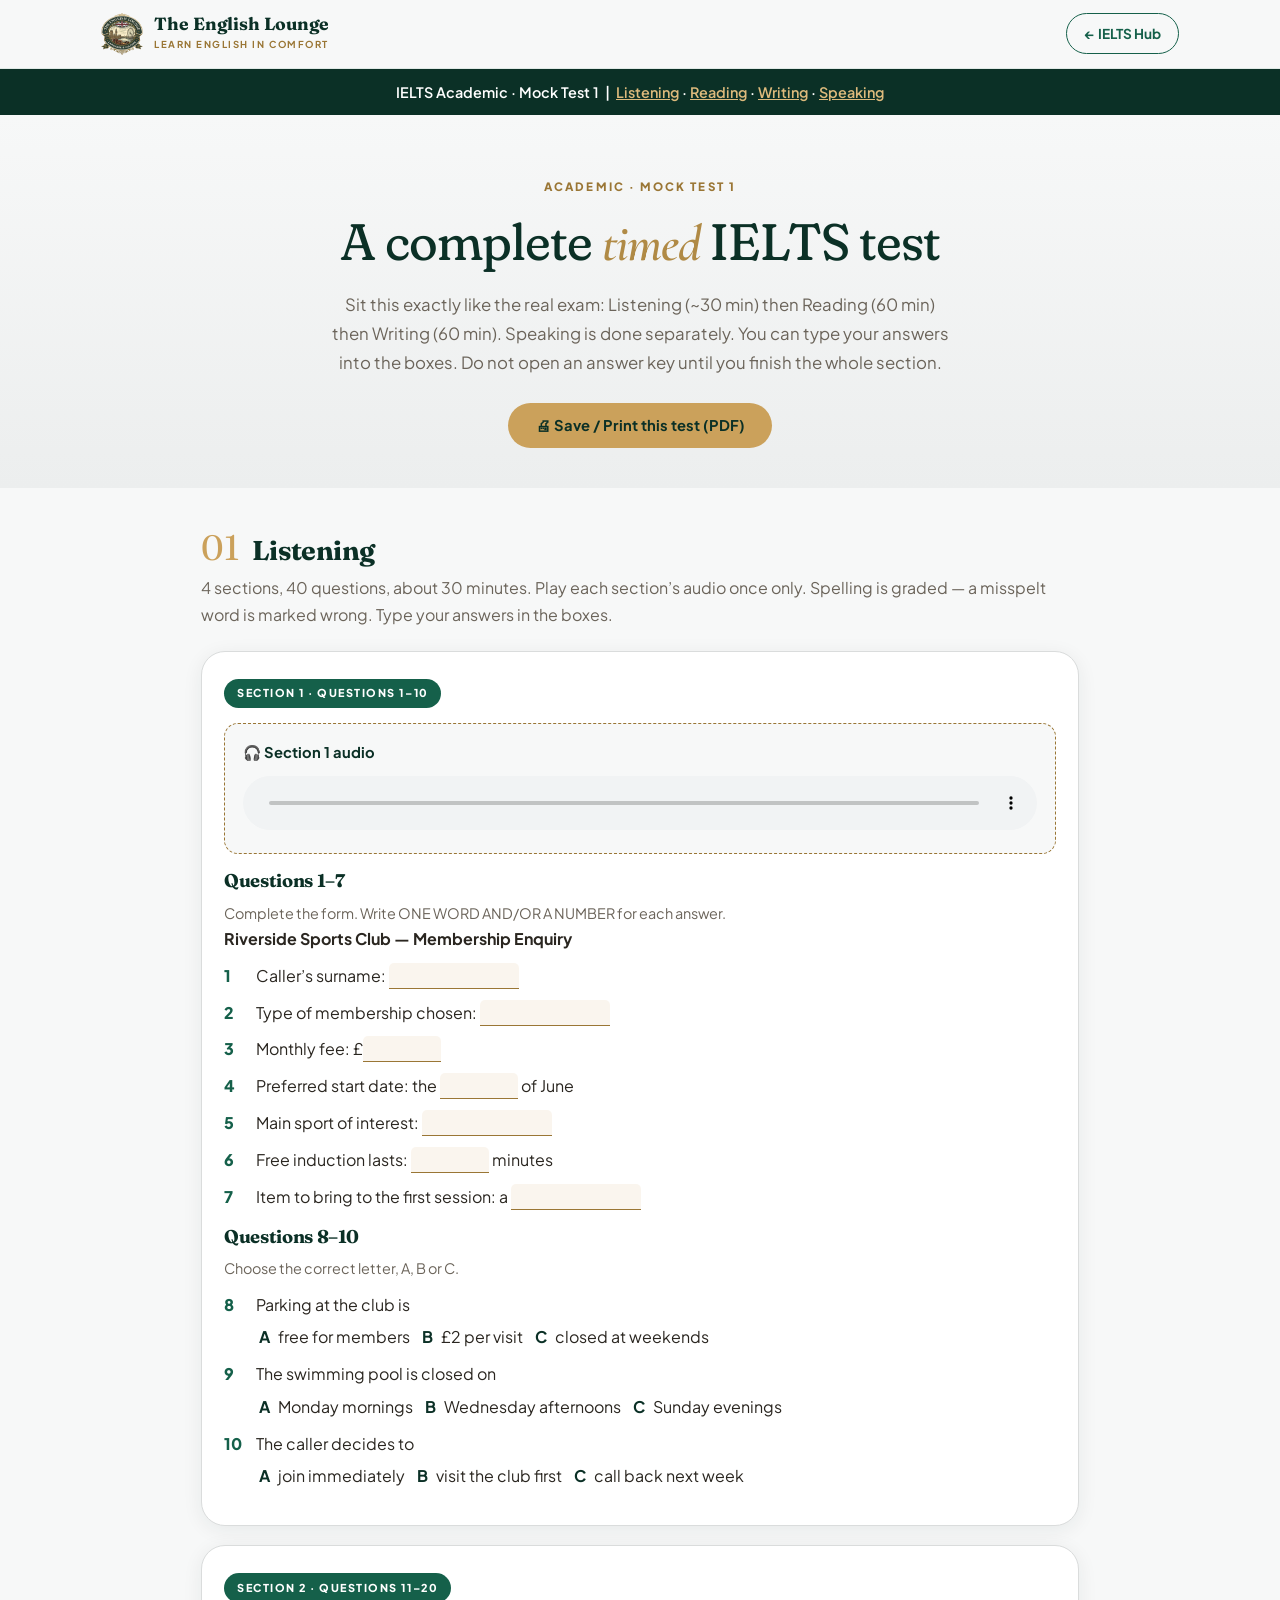
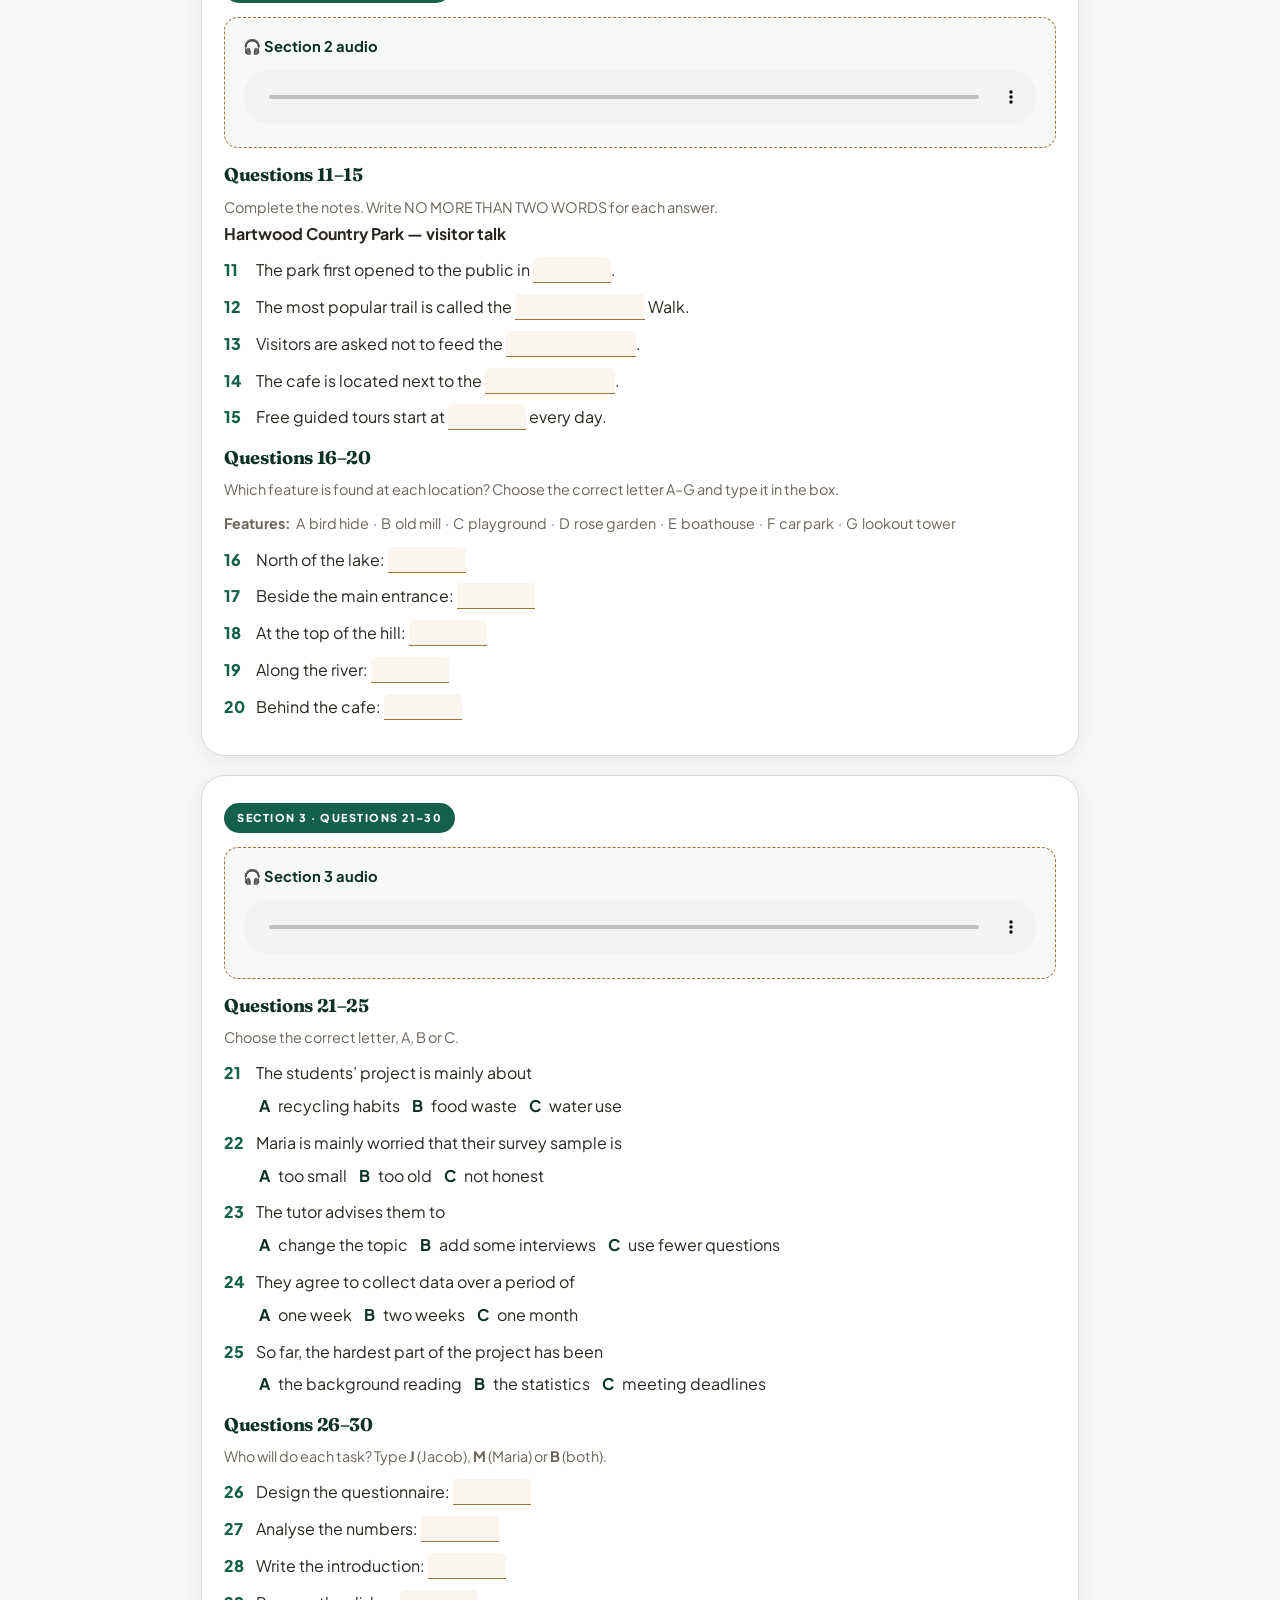
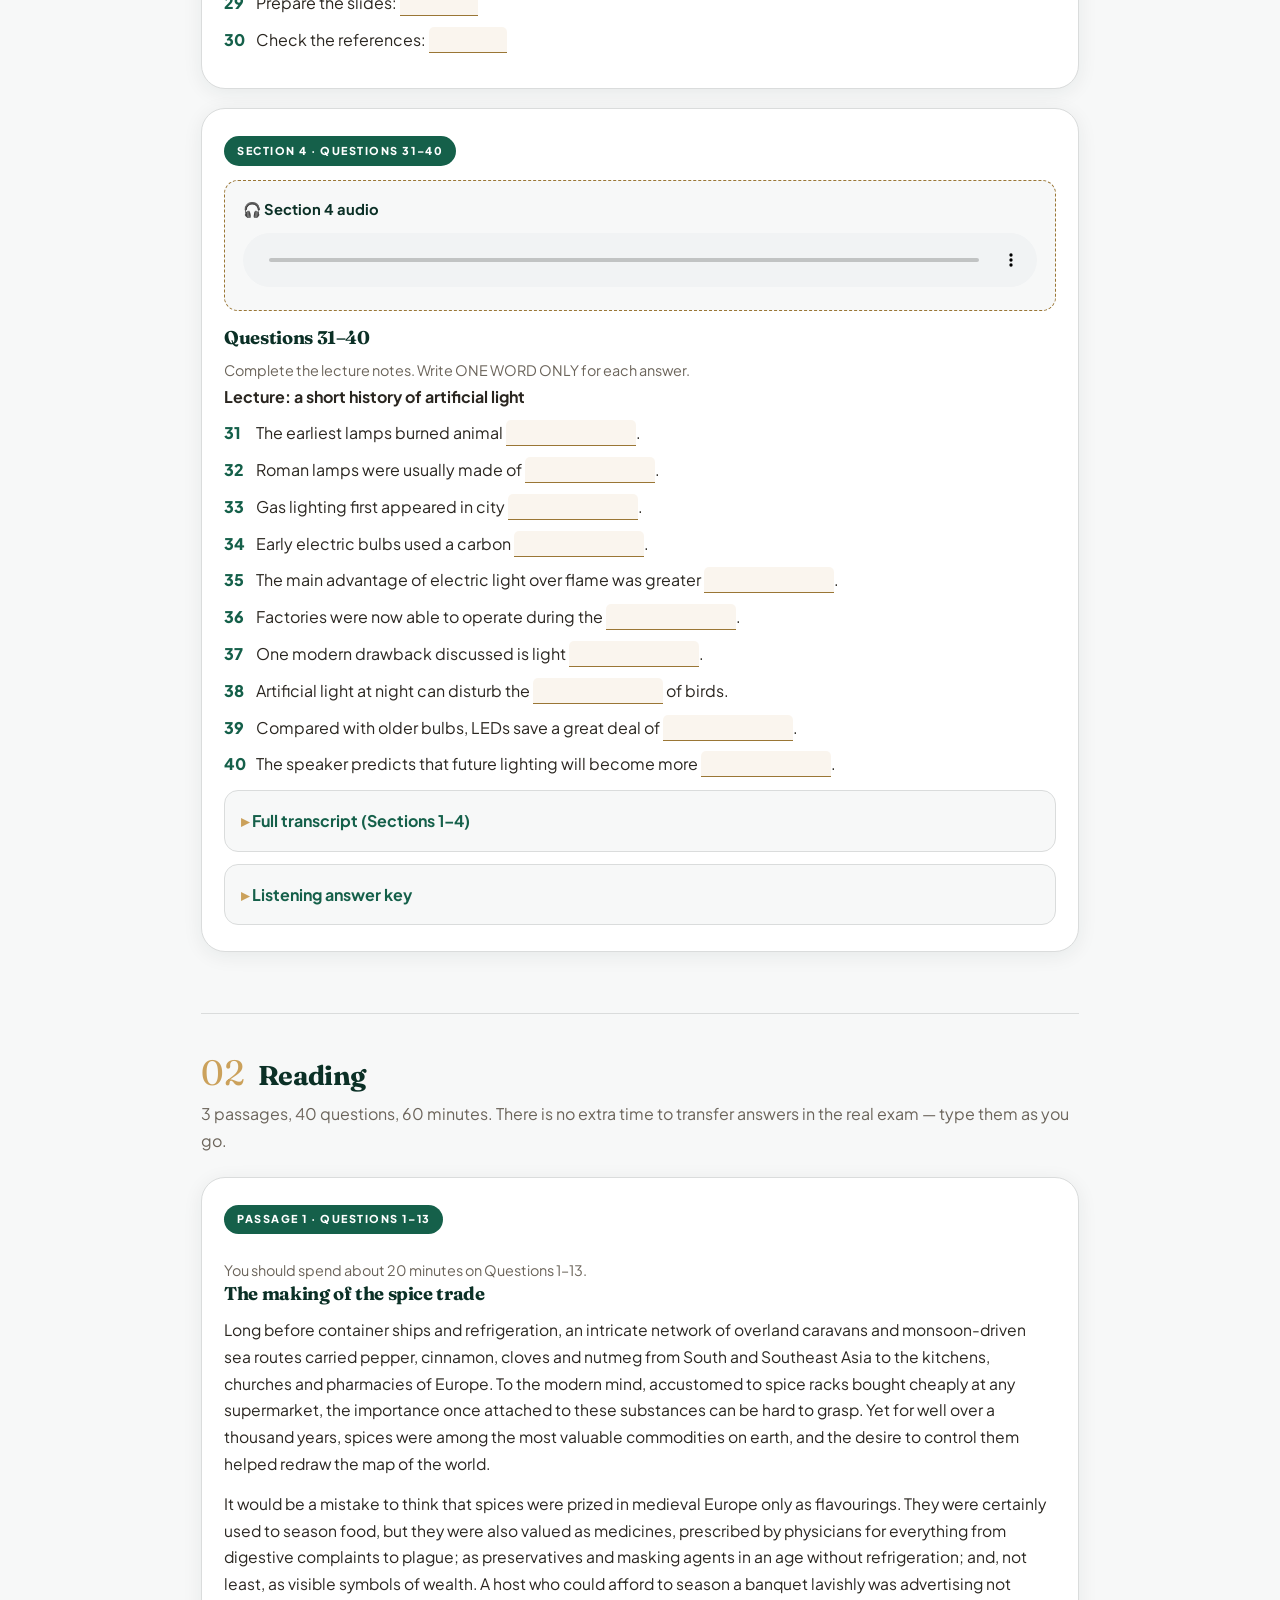
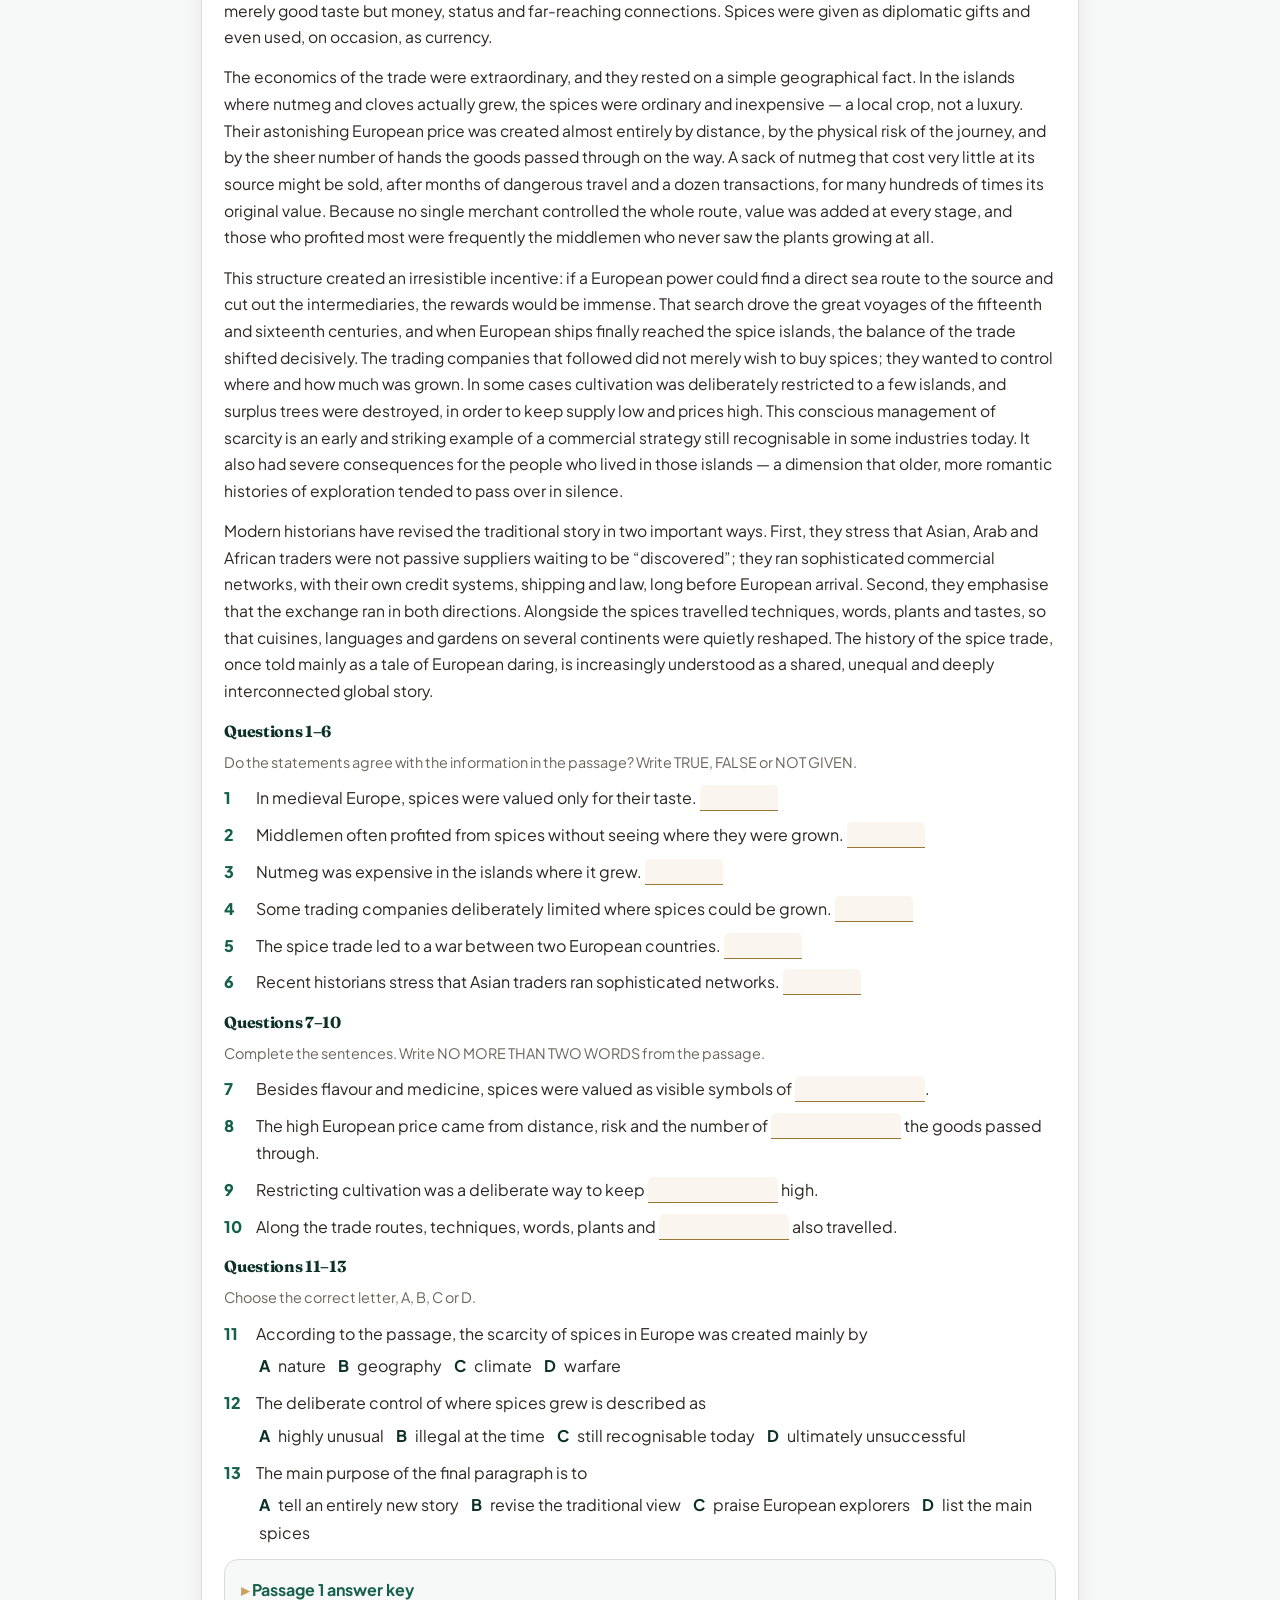
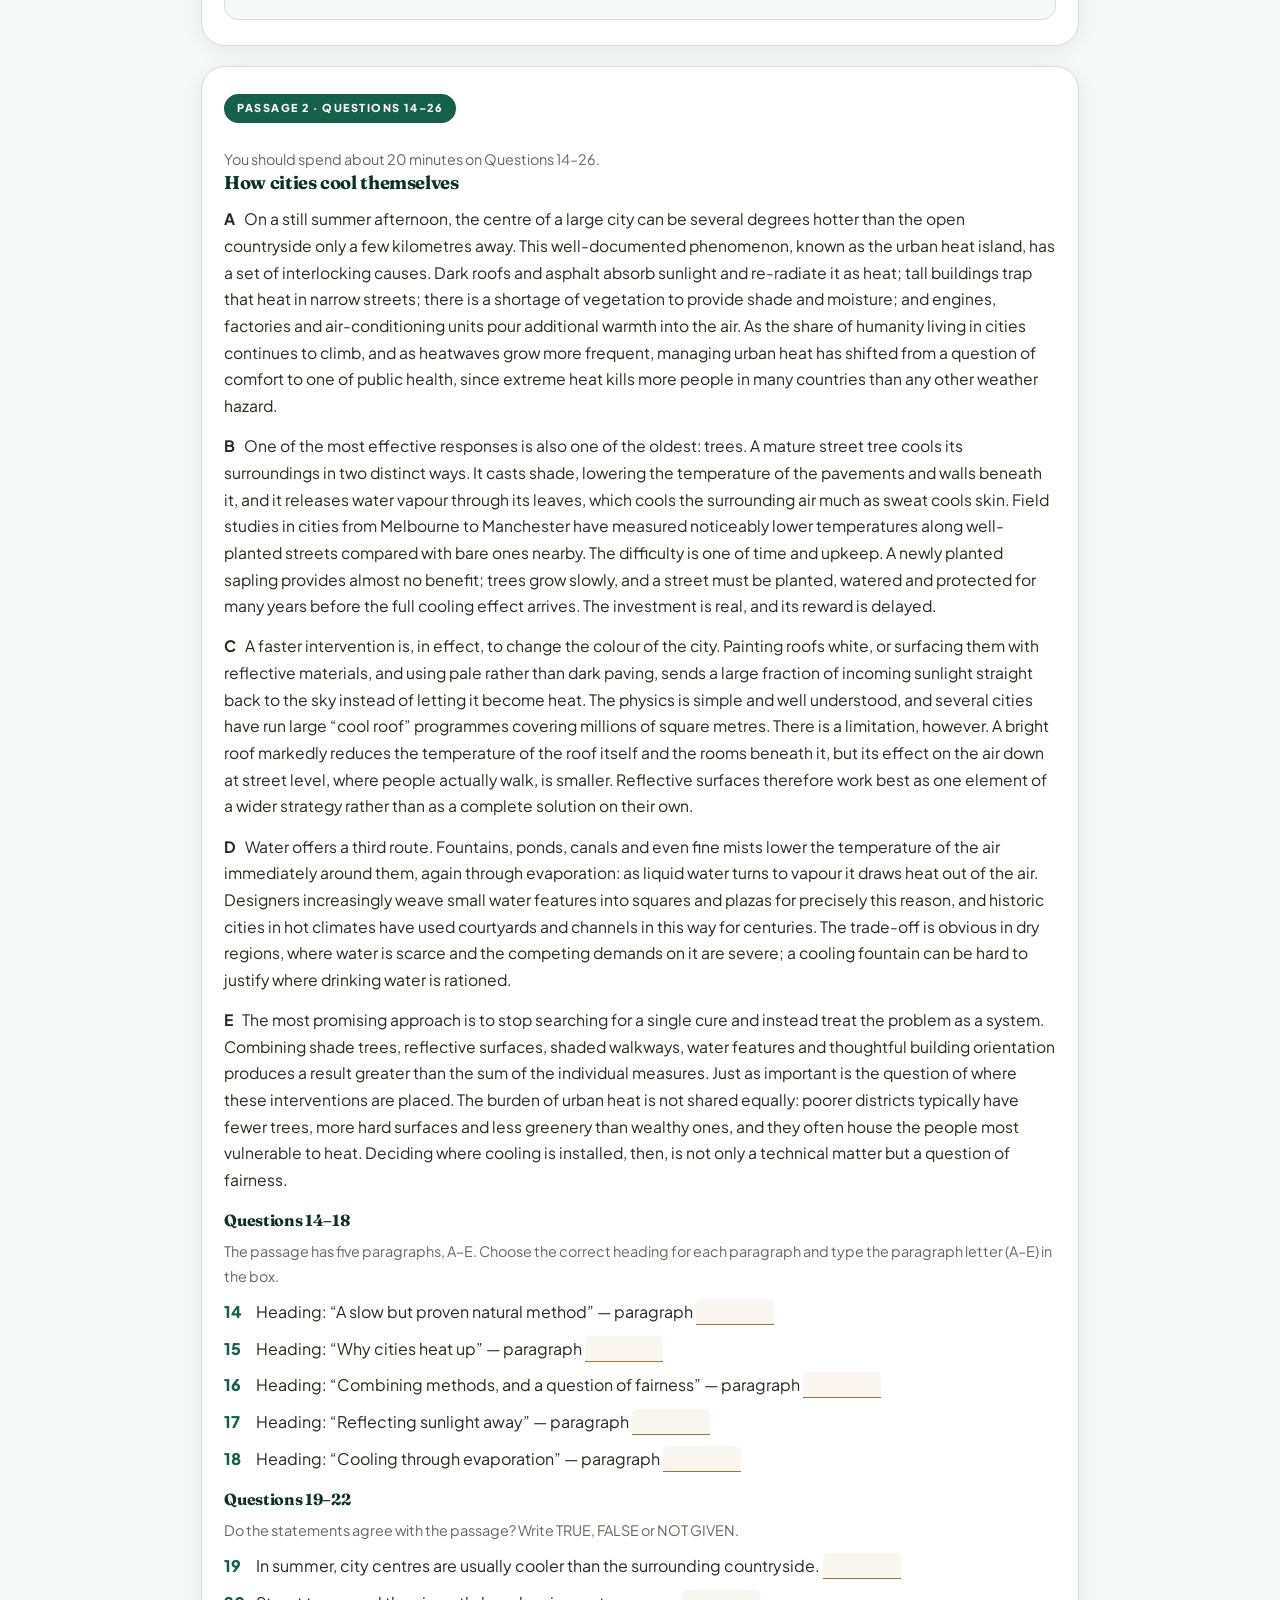
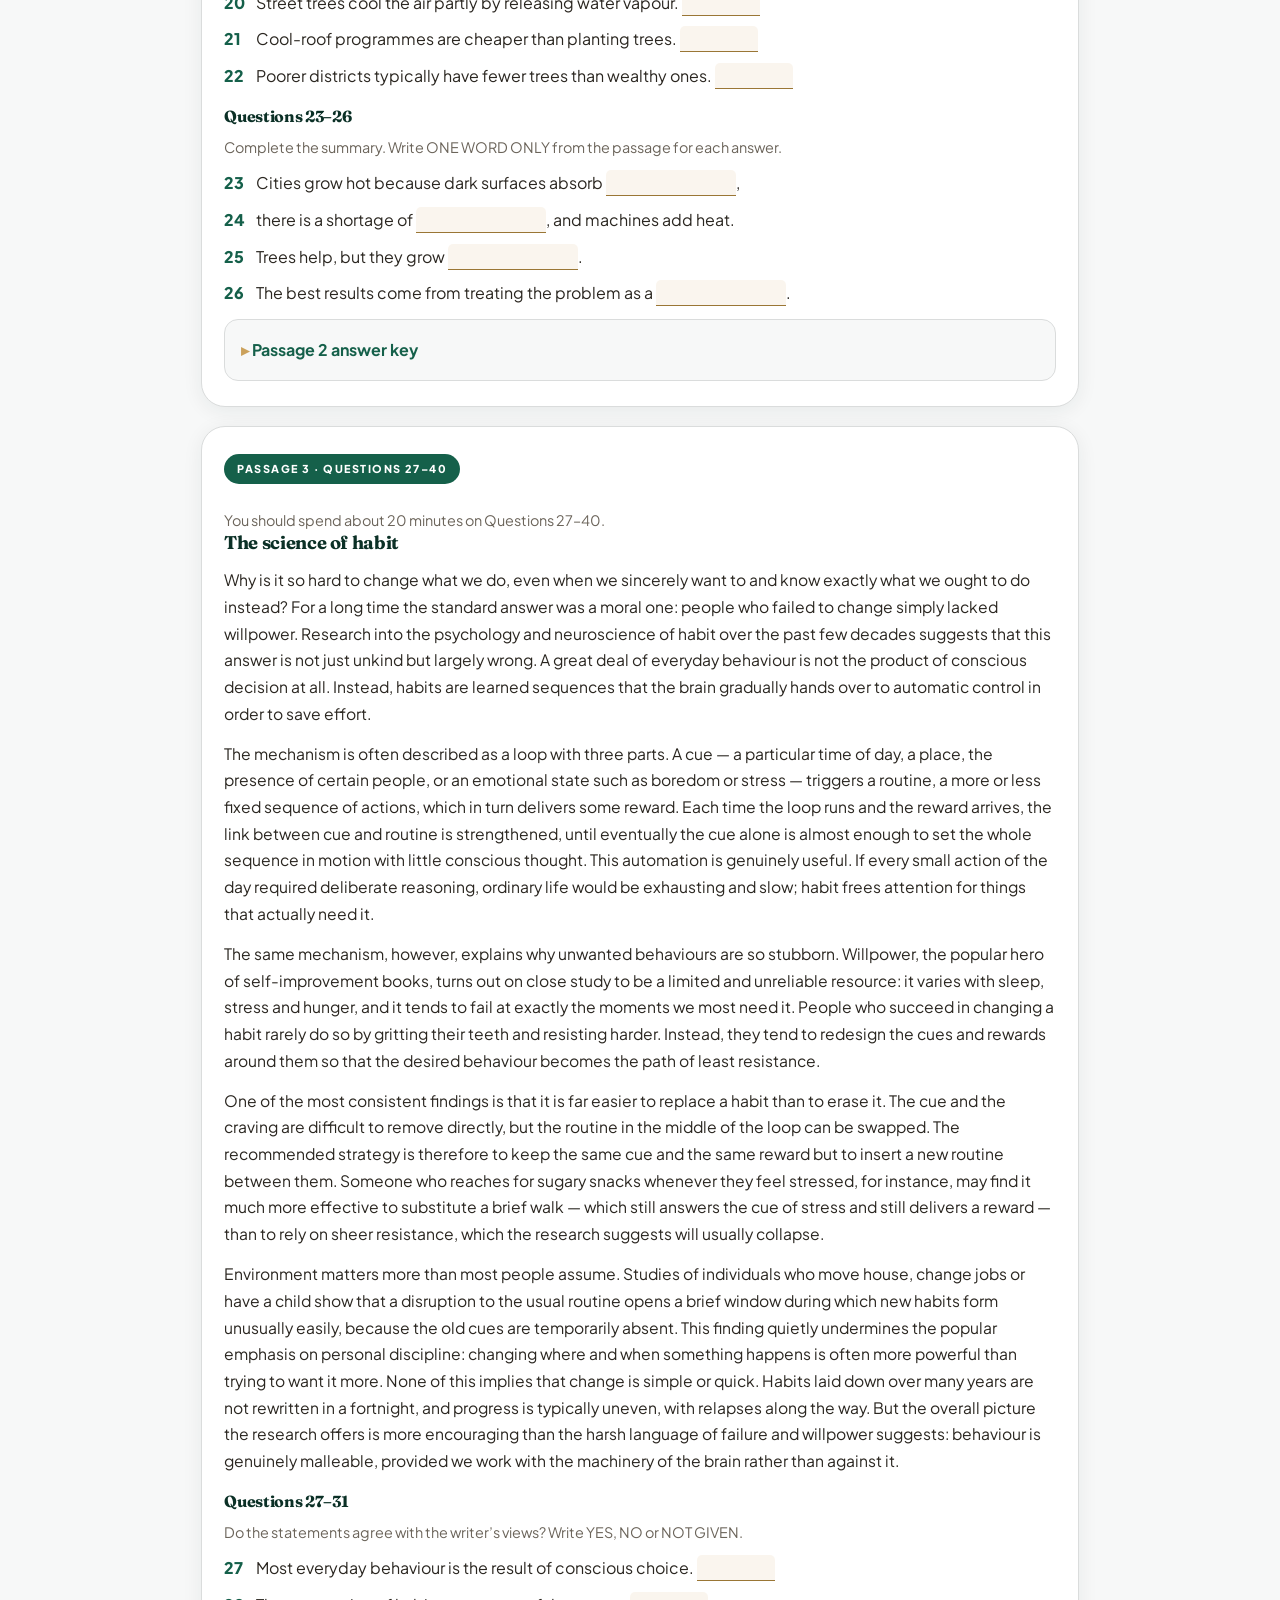
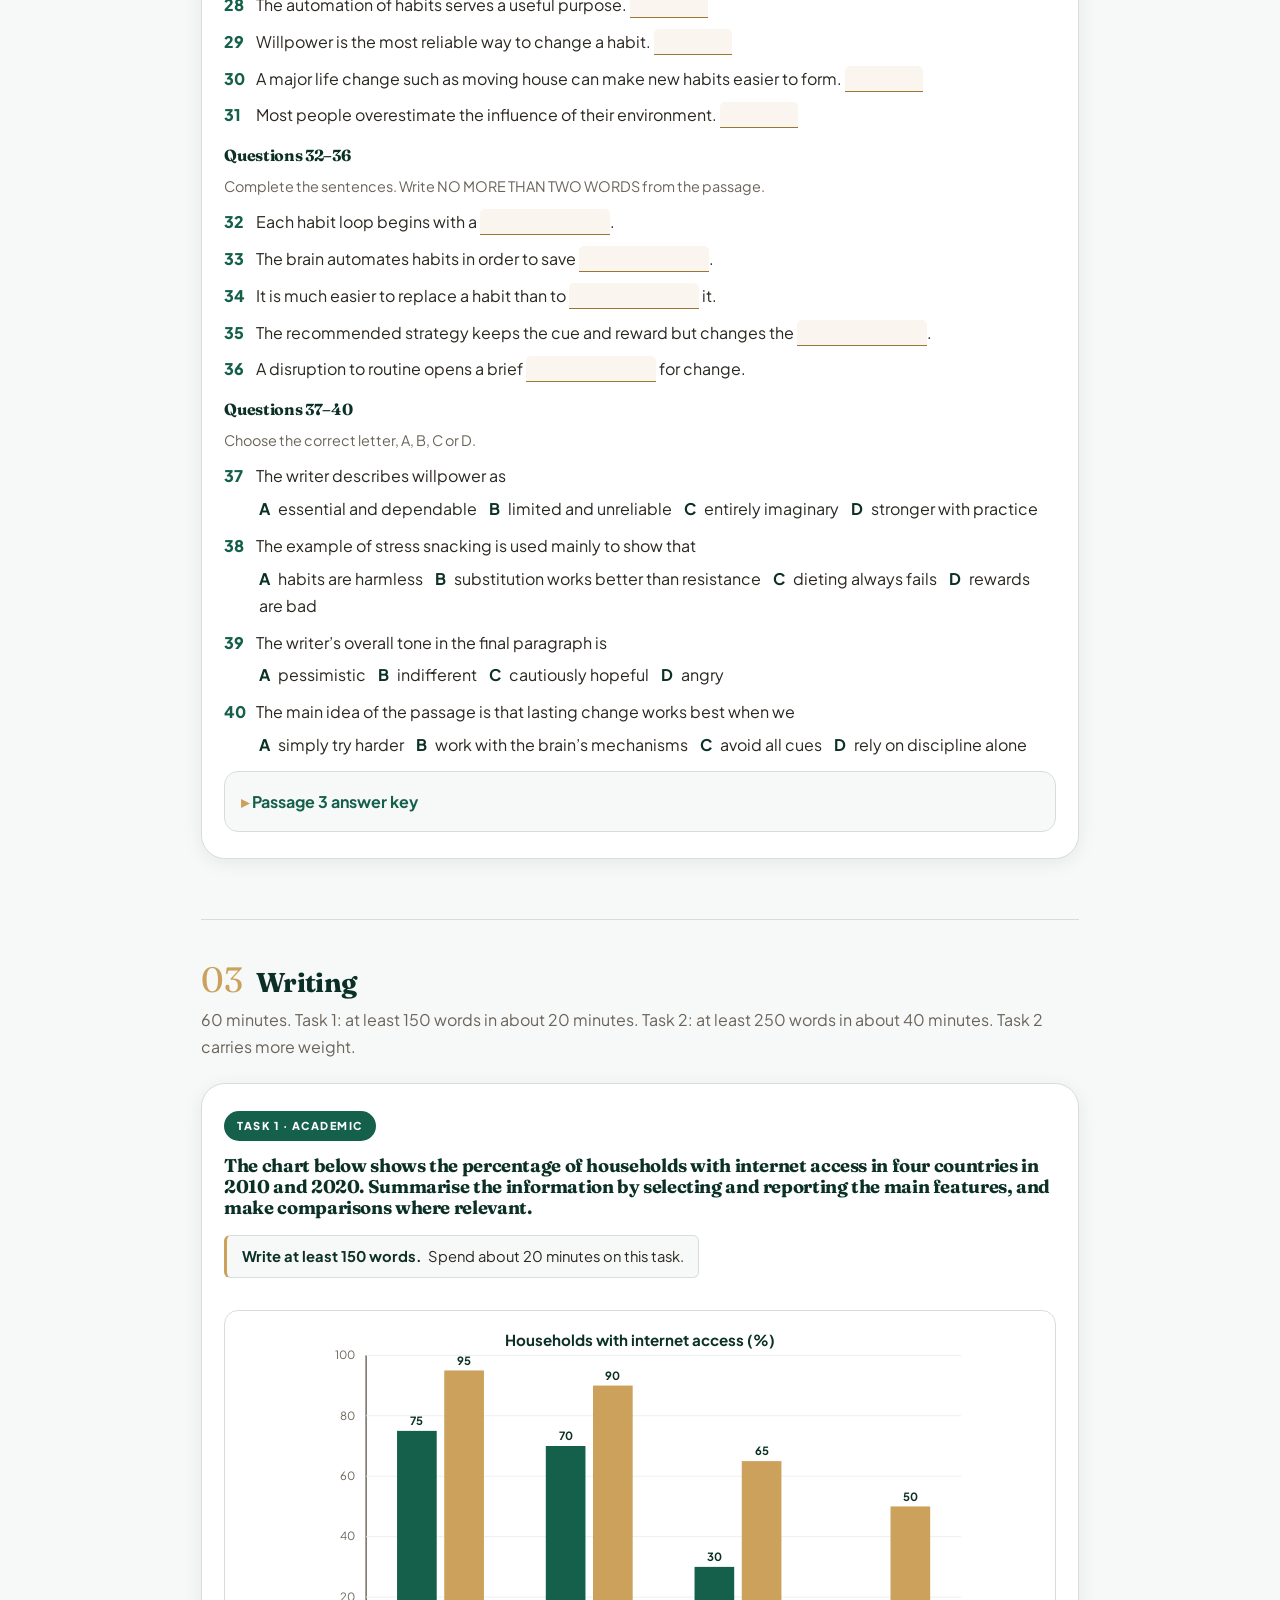
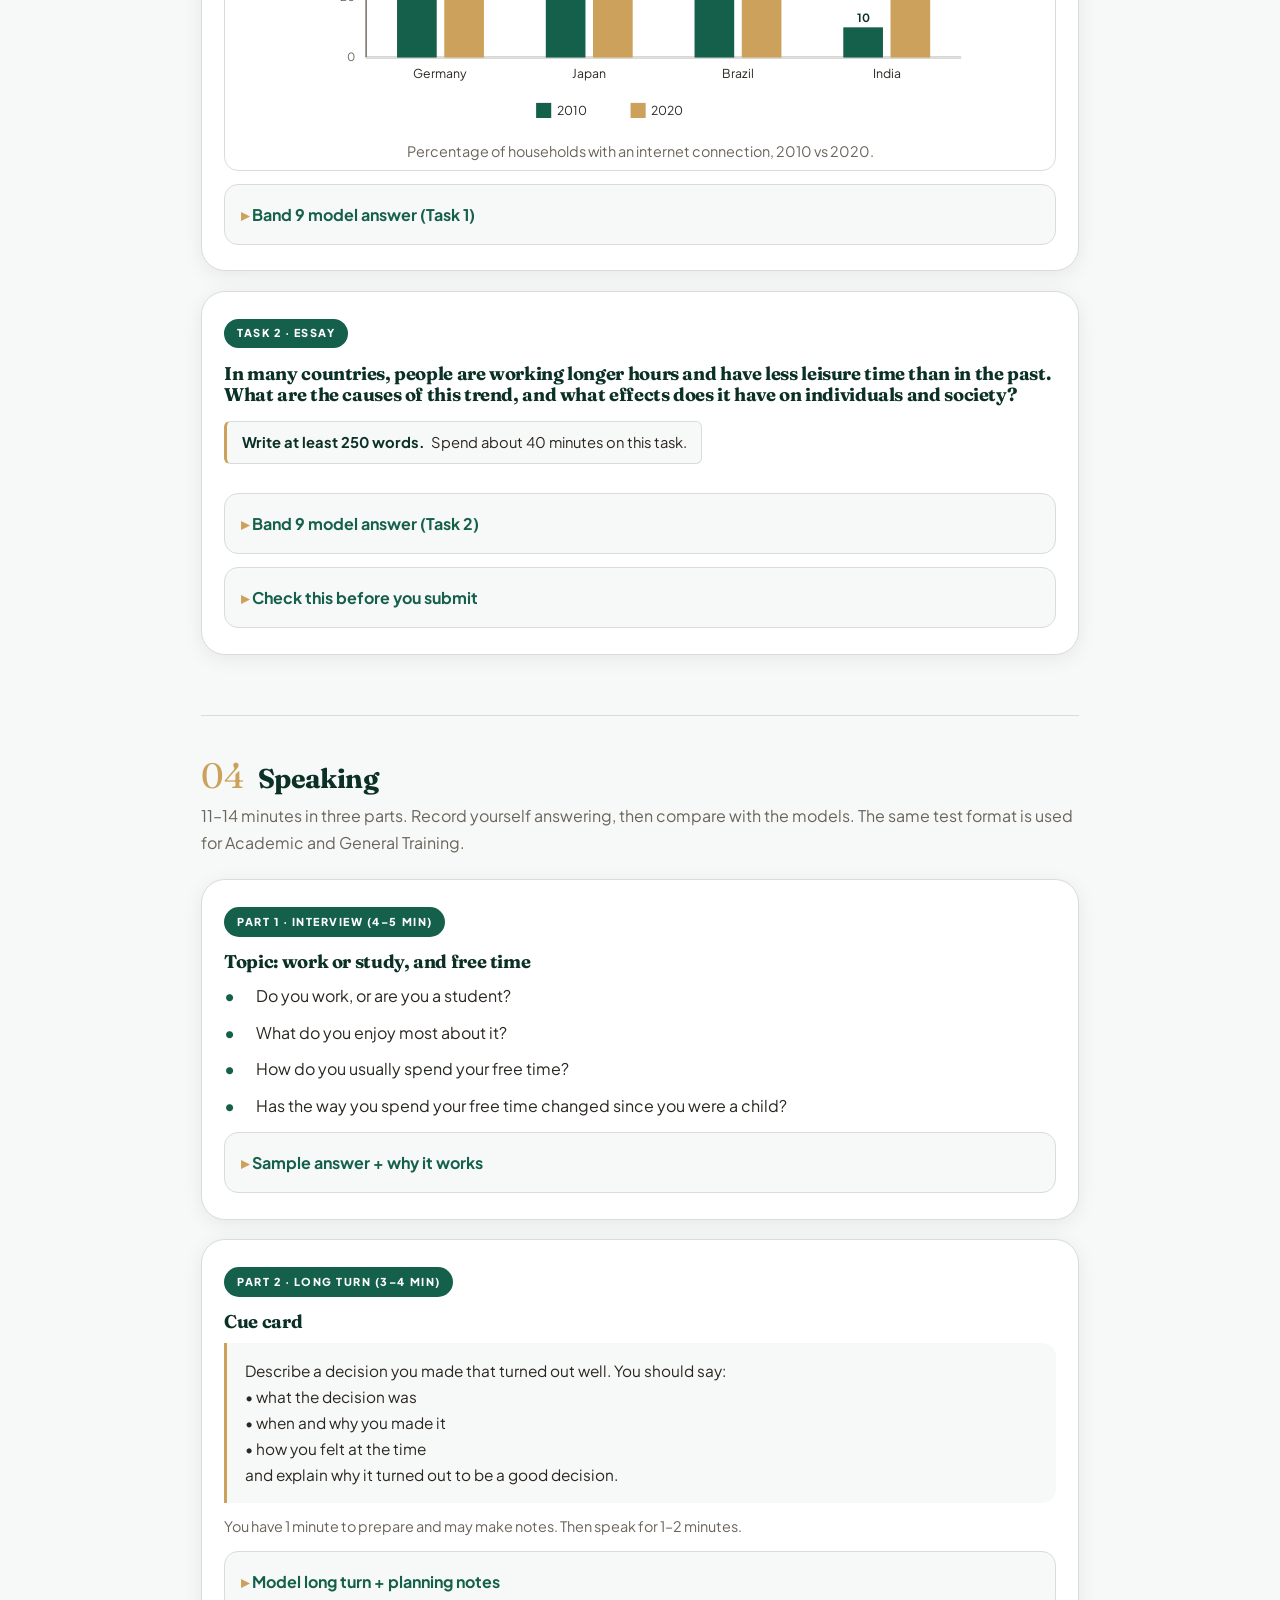
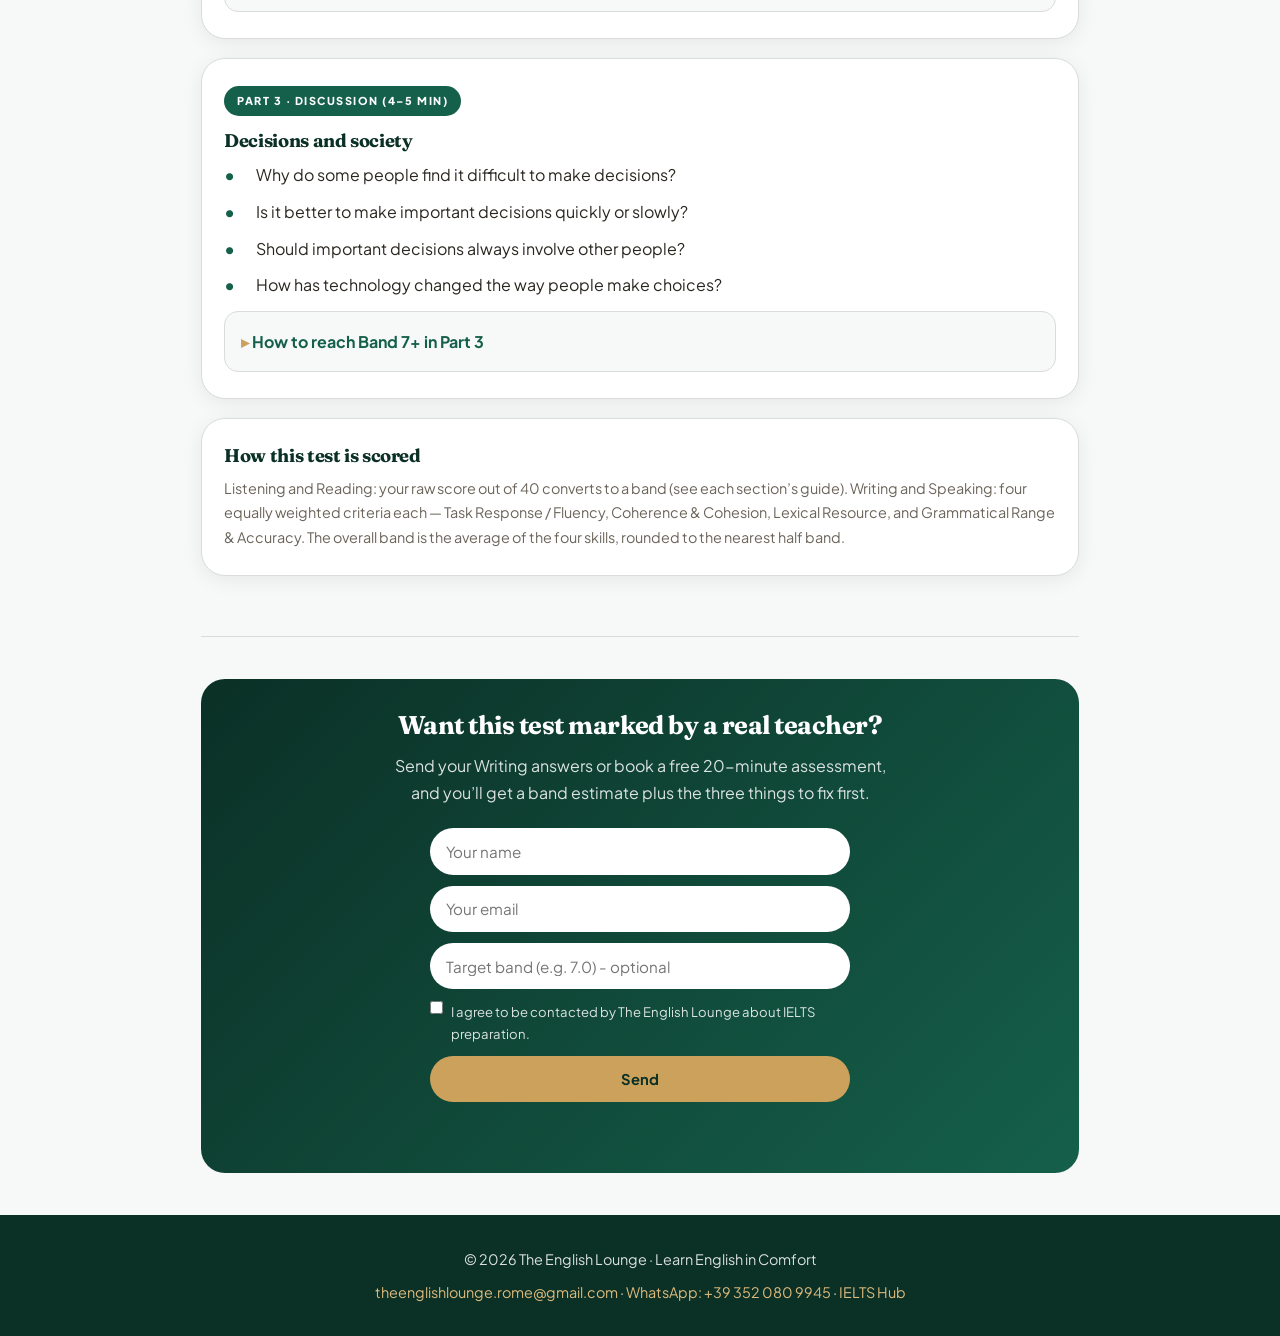
==== commit 524d7662: "Real Task 1 chart, word counts, remove audio note and CTAs - Replace the text-described Task 1 with " ====
--- a/ielts-test-01.html
+++ b/ielts-test-01.html
@@ -35,7 +35,6 @@
     <p>Sit this exactly like the real exam: Listening (~30 min) then Reading (60 min) then Writing (60 min). Speaking is done separately. You can type your answers into the boxes. Do not open an answer key until you finish the whole section.</p>
     <div class="actions" style="justify-content:center;margin-top:1.6rem;">
       <button class="btn btn-gold no-print" onclick="window.print()">&#128424; Save / Print this test (PDF)</button>
-      <a class="btn btn-ghost" href="https://cal.com/the.englishlounge/free-trial" target="_blank" rel="noopener">Get it marked free</a>
     </div>
   </div>
 </header>
@@ -46,15 +45,6 @@
 <section class="skill" id="listening">
   <div class="skill-head"><span class="skill-num">01</span><h2>Listening</h2></div>
   <p class="lead">4 sections, 40 questions, about 30 minutes. Play each section&rsquo;s audio once only. Spelling is graded &mdash; a misspelt word is marked wrong. Type your answers in the boxes.</p>
-
-  <div class="card">
-    <details>
-      <summary>How to add &amp; use the audio</summary>
-      <div class="body">
-        <p class="note">The four section scripts are in the &ldquo;Full transcript&rdquo; at the end of Listening. To create recordings: paste each section&rsquo;s script into a free natural text-to-speech site that exports MP3, download four files, name them <b>test-01-listening-s1.mp3</b> to <b>s4.mp3</b>, and put them in an <b>/audio</b> folder in the website. The players below then work automatically. Until then, have someone read each script aloud once at natural speed while you answer.</p>
-      </div>
-    </details>
-  </div>
 
   <div class="card">
     <span class="tasktag">Section 1 &middot; Questions 1&ndash;10</span>
@@ -354,14 +344,50 @@
   <p class="lead">60 minutes. Task 1: at least 150 words in about 20 minutes. Task 2: at least 250 words in about 40 minutes. Task 2 carries more weight.</p>
 
   <div class="card">
-    <span class="tasktag">Task 1 &middot; Academic (process)</span>
-    <h3>The diagram below shows how household waste is processed at a recycling plant. Summarise the information by selecting and reporting the main features, and make comparisons where relevant.</h3>
-    <p class="note">The seven stages of the process: 1 &ndash; mixed waste delivered by truck &rarr; 2 &ndash; large items removed by hand &rarr; 3 &ndash; magnets remove metal &rarr; 4 &ndash; air blowers separate paper &rarr; 5 &ndash; remaining glass and plastic sorted by machine &rarr; 6 &ndash; each material pressed into bales &rarr; 7 &ndash; bales sent to manufacturers.</p>
+    <span class="tasktag">Task 1 &middot; Academic</span>
+    <h3>The chart below shows the percentage of households with internet access in four countries in 2010 and 2020. Summarise the information by selecting and reporting the main features, and make comparisons where relevant.</h3>
+    <p class="wordcount"><b>Write at least 150 words.</b> &nbsp;Spend about 20 minutes on this task.</p>
+    <figure class="chart">
+      <svg viewBox="0 0 720 430" role="img" aria-label="Grouped bar chart: percentage of households with internet access in Germany, Japan, Brazil and India in 2010 and 2020.">
+        <text x="360" y="20" text-anchor="middle" font-family="Plus Jakarta Sans,sans-serif" font-size="16" font-weight="700" fill="#0B3026">Households with internet access (%)</text>
+        <line x1="70" y1="30" x2="70" y2="350" stroke="#6B645A" stroke-width="1.5"/>
+        <line x1="70" y1="350" x2="700" y2="350" stroke="#6B645A" stroke-width="1.5"/>
+        <g font-family="Plus Jakarta Sans,sans-serif" font-size="12" fill="#6B645A">
+          <line x1="70" y1="350" x2="700" y2="350" stroke="#ECEEEE"/><text x="58" y="354" text-anchor="end">0</text>
+          <line x1="70" y1="286" x2="700" y2="286" stroke="#ECEEEE"/><text x="58" y="290" text-anchor="end">20</text>
+          <line x1="70" y1="222" x2="700" y2="222" stroke="#ECEEEE"/><text x="58" y="226" text-anchor="end">40</text>
+          <line x1="70" y1="158" x2="700" y2="158" stroke="#ECEEEE"/><text x="58" y="162" text-anchor="end">60</text>
+          <line x1="70" y1="94" x2="700" y2="94" stroke="#ECEEEE"/><text x="58" y="98" text-anchor="end">80</text>
+          <line x1="70" y1="30" x2="700" y2="30" stroke="#ECEEEE"/><text x="58" y="34" text-anchor="end">100</text>
+        </g>
+        <g font-family="Plus Jakarta Sans,sans-serif" font-size="12" font-weight="700" fill="#0B3026" text-anchor="middle">
+          <rect x="102.75" y="110" width="42" height="240" fill="#15604A"/><text x="123.75" y="104">75</text>
+          <rect x="152.75" y="46" width="42" height="304" fill="#CBA15B"/><text x="173.75" y="40">95</text>
+          <rect x="260.25" y="126" width="42" height="224" fill="#15604A"/><text x="281.25" y="120">70</text>
+          <rect x="310.25" y="62" width="42" height="288" fill="#CBA15B"/><text x="331.25" y="56">90</text>
+          <rect x="417.75" y="254" width="42" height="96" fill="#15604A"/><text x="438.75" y="248">30</text>
+          <rect x="467.75" y="142" width="42" height="208" fill="#CBA15B"/><text x="488.75" y="136">65</text>
+          <rect x="575.25" y="318" width="42" height="32" fill="#15604A"/><text x="596.25" y="312">10</text>
+          <rect x="625.25" y="190" width="42" height="160" fill="#CBA15B"/><text x="646.25" y="184">50</text>
+        </g>
+        <g font-family="Plus Jakarta Sans,sans-serif" font-size="13" fill="#2A2620" text-anchor="middle">
+          <text x="148.75" y="372">Germany</text>
+          <text x="306.25" y="372">Japan</text>
+          <text x="463.75" y="372">Brazil</text>
+          <text x="621.25" y="372">India</text>
+        </g>
+        <g font-family="Plus Jakarta Sans,sans-serif" font-size="13" fill="#2A2620">
+          <rect x="250" y="398" width="16" height="16" fill="#15604A"/><text x="272" y="411">2010</text>
+          <rect x="350" y="398" width="16" height="16" fill="#CBA15B"/><text x="372" y="411">2020</text>
+        </g>
+      </svg>
+      <figcaption class="note">Percentage of households with an internet connection, 2010 vs 2020.</figcaption>
+    </figure>
     <details>
       <summary>Band 9 model answer (Task 1)</summary>
       <div class="body">
-        <div class="model">The diagram illustrates the seven main stages by which household waste is processed at a recycling plant, from initial collection through to final dispatch. Overall, the process is linear and one-directional, and it combines an early stage of manual sorting with several automated stages before the recovered materials are compacted for reuse.<br><br>At the first stage, mixed household waste is delivered to the plant by truck. Workers then remove large items by hand, after which the remaining waste passes a series of magnets that extract metal objects. In the following stage, powerful air blowers are used to separate the lighter paper from the heavier material.<br><br>Once the paper has been removed, the glass and plastic that remain are sorted automatically by machine. Each type of recovered material is then pressed into compact bales. In the seventh and final stage, these bales are transported to manufacturers, where the materials re-enter production. The process therefore requires significant human input only at the early stage of removing bulky objects, with the later separation being largely mechanical.</div>
-        <p class="note">Why this is Band 9: a clear overview (linear; manual then automated); accurate, well-sequenced stages; varied passive forms and sequencers (&ldquo;after which&rdquo;, &ldquo;once&rdquo;, &ldquo;then&rdquo;, &ldquo;in the final stage&rdquo;); 168 words.</p>
+        <div class="model">The bar chart compares the proportion of households with an internet connection in four countries &mdash; Germany, Japan, Brazil and India &mdash; in 2010 and 2020.<br><br>Overall, internet access rose substantially in every country over the decade. The two developed nations, Germany and Japan, already had high levels of access in 2010 and remained the leaders in 2020, whereas Brazil and India began from a far lower base but experienced the steepest growth.<br><br>In 2010, around three-quarters of households in Germany (75%) and 70% in Japan were connected, compared with just 30% in Brazil and only 10% in India. By 2020 these figures had climbed to 95% and 90% respectively, meaning almost universal access in both developed countries.<br><br>The most dramatic change occurred in the developing economies. Brazil more than doubled its figure, from 30% to 65%, while India recorded the largest relative increase of all, rising fivefold from 10% to 50%. Despite this rapid progress, India still had the lowest level of household internet access in both years.</div>
+        <p class="note">Why this is Band 9: a clear overview (all rose; developed lead, developing grew fastest); accurate figures and comparisons; varied language (&ldquo;more than doubled&rdquo;, &ldquo;rising fivefold&rdquo;, &ldquo;from a far lower base&rdquo;); approx. 175 words.</p>
       </div>
     </details>
   </div>
@@ -369,6 +395,7 @@
   <div class="card">
     <span class="tasktag">Task 2 &middot; Essay</span>
     <h3>In many countries, people are working longer hours and have less leisure time than in the past. What are the causes of this trend, and what effects does it have on individuals and society?</h3>
+    <p class="wordcount"><b>Write at least 250 words.</b> &nbsp;Spend about 40 minutes on this task.</p>
     <details>
       <summary>Band 9 model answer (Task 2)</summary>
       <div class="body">
--- a/ielts.css
+++ b/ielts.css
@@ -66,6 +66,11 @@
 details .body{padding:0.3rem 0 0.9rem;}
 .model{background:var(--cream);border-left:3px solid var(--gold);padding:0.9rem 1.1rem;border-radius:0 var(--radius) var(--radius) 0;margin:0.7rem 0;font-size:0.96rem;}
 .note{font-size:0.9rem;color:var(--text-light);margin-top:0.6rem;}
+.wordcount{display:inline-block;background:var(--cream);border:1px solid var(--cream-rich);border-left:3px solid var(--gold);border-radius:6px;padding:0.5rem 0.9rem;margin:0.4rem 0 1rem;font-size:0.92rem;color:var(--text);}
+.wordcount b{color:var(--forest-deep);}
+figure.chart{margin:1rem 0 0;background:var(--white);border:1px solid var(--cream-rich);border-radius:var(--radius);padding:1rem 0.6rem 0.4rem;}
+figure.chart svg{width:100%;height:auto;max-width:680px;display:block;margin:0 auto;}
+figure.chart figcaption{text-align:center;margin-top:0.4rem;}
 .btn{display:inline-flex;align-items:center;gap:0.5rem;border:none;cursor:pointer;font-family:var(--font-body);font-weight:700;font-size:0.92rem;padding:0.85rem 1.7rem;border-radius:50px;text-decoration:none;}
 .btn-primary{background:var(--forest-deep);color:#fff;box-shadow:0 8px 24px rgba(11,48,38,0.20);}
 .btn-gold{background:var(--gold);color:var(--forest-deep);}
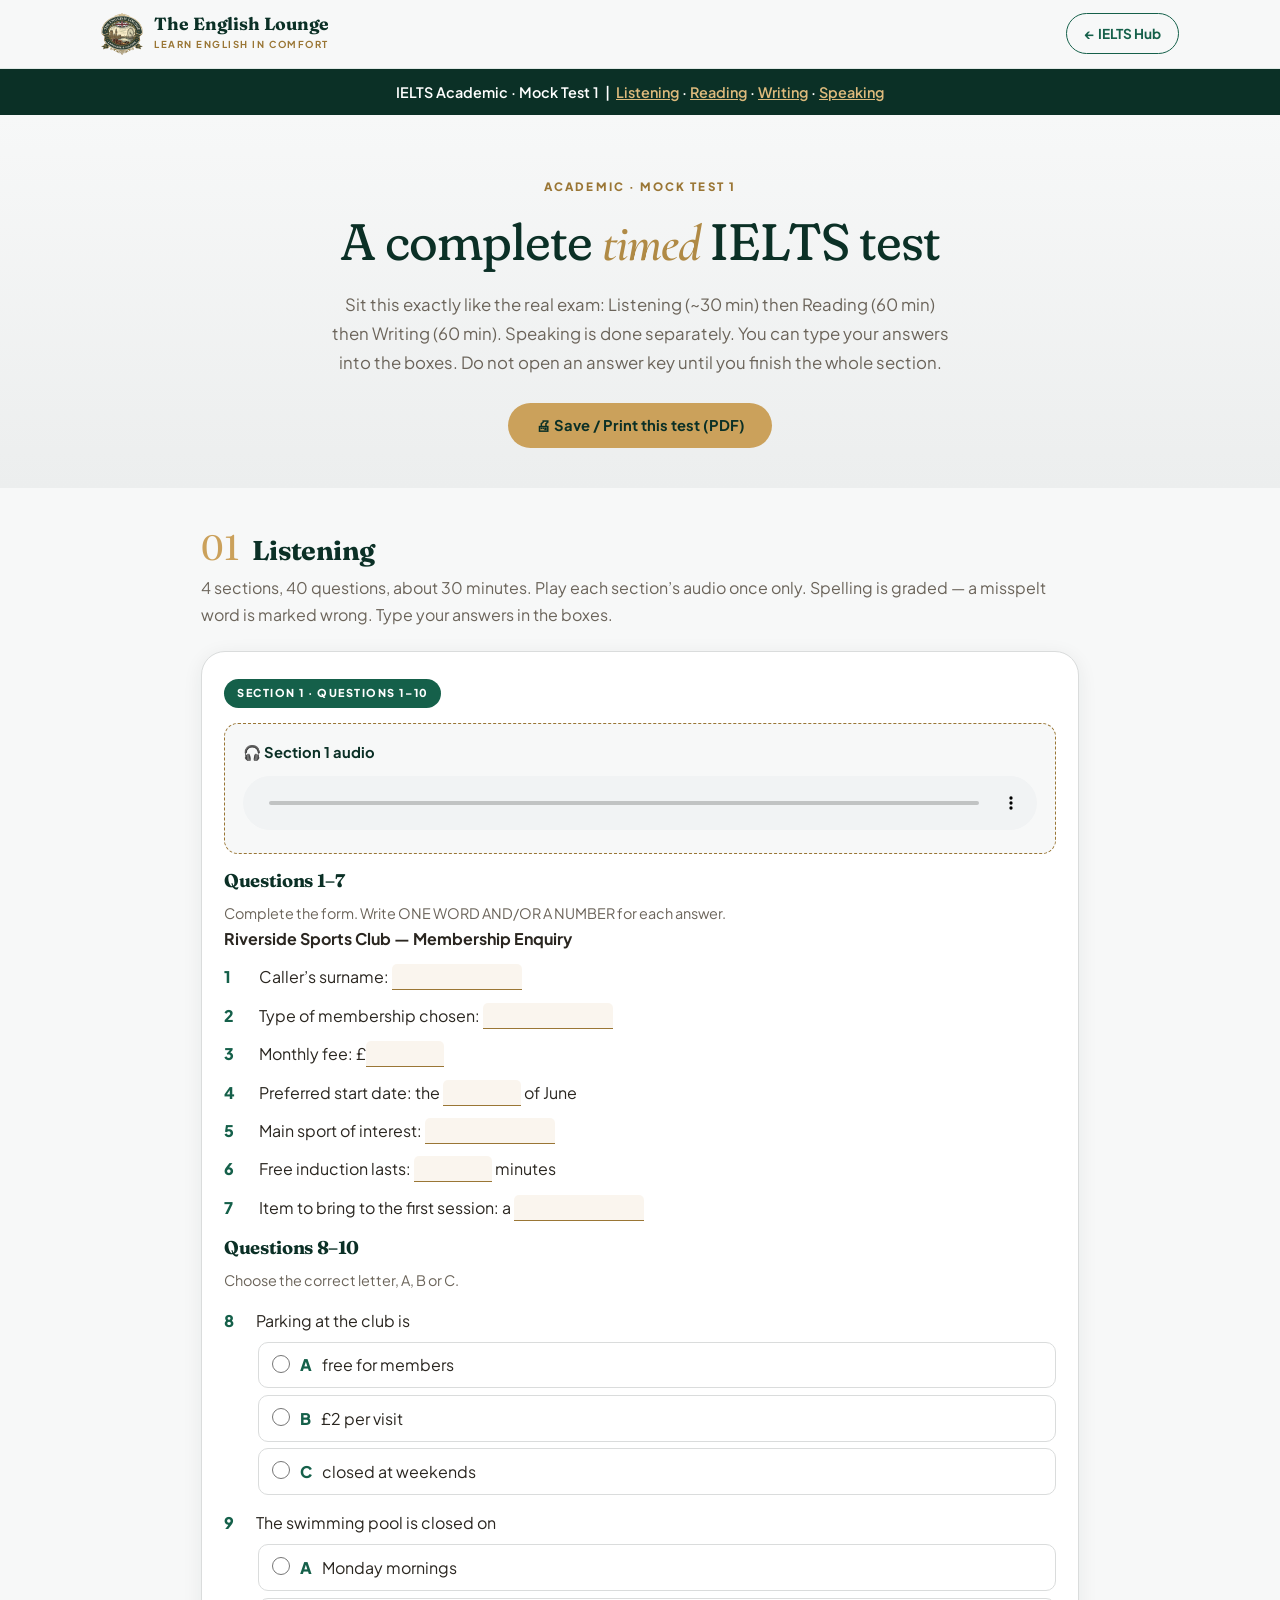
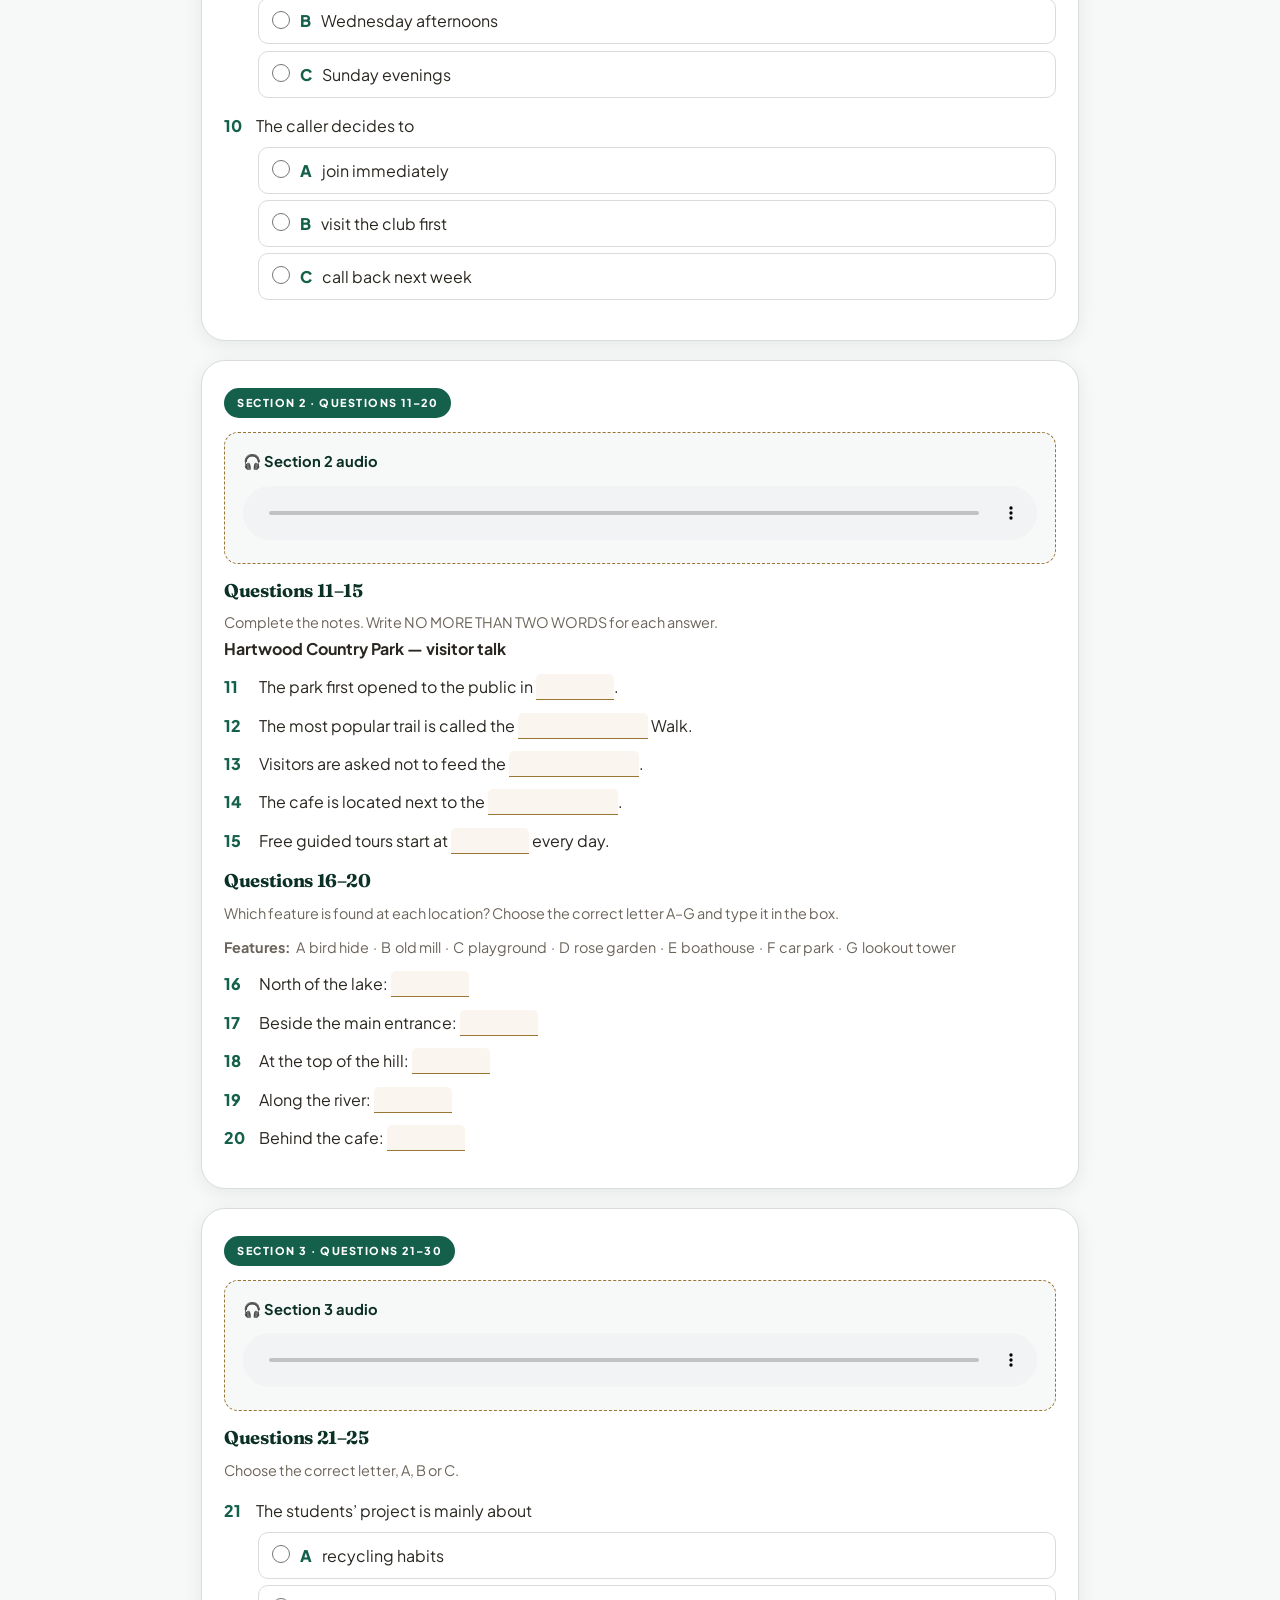
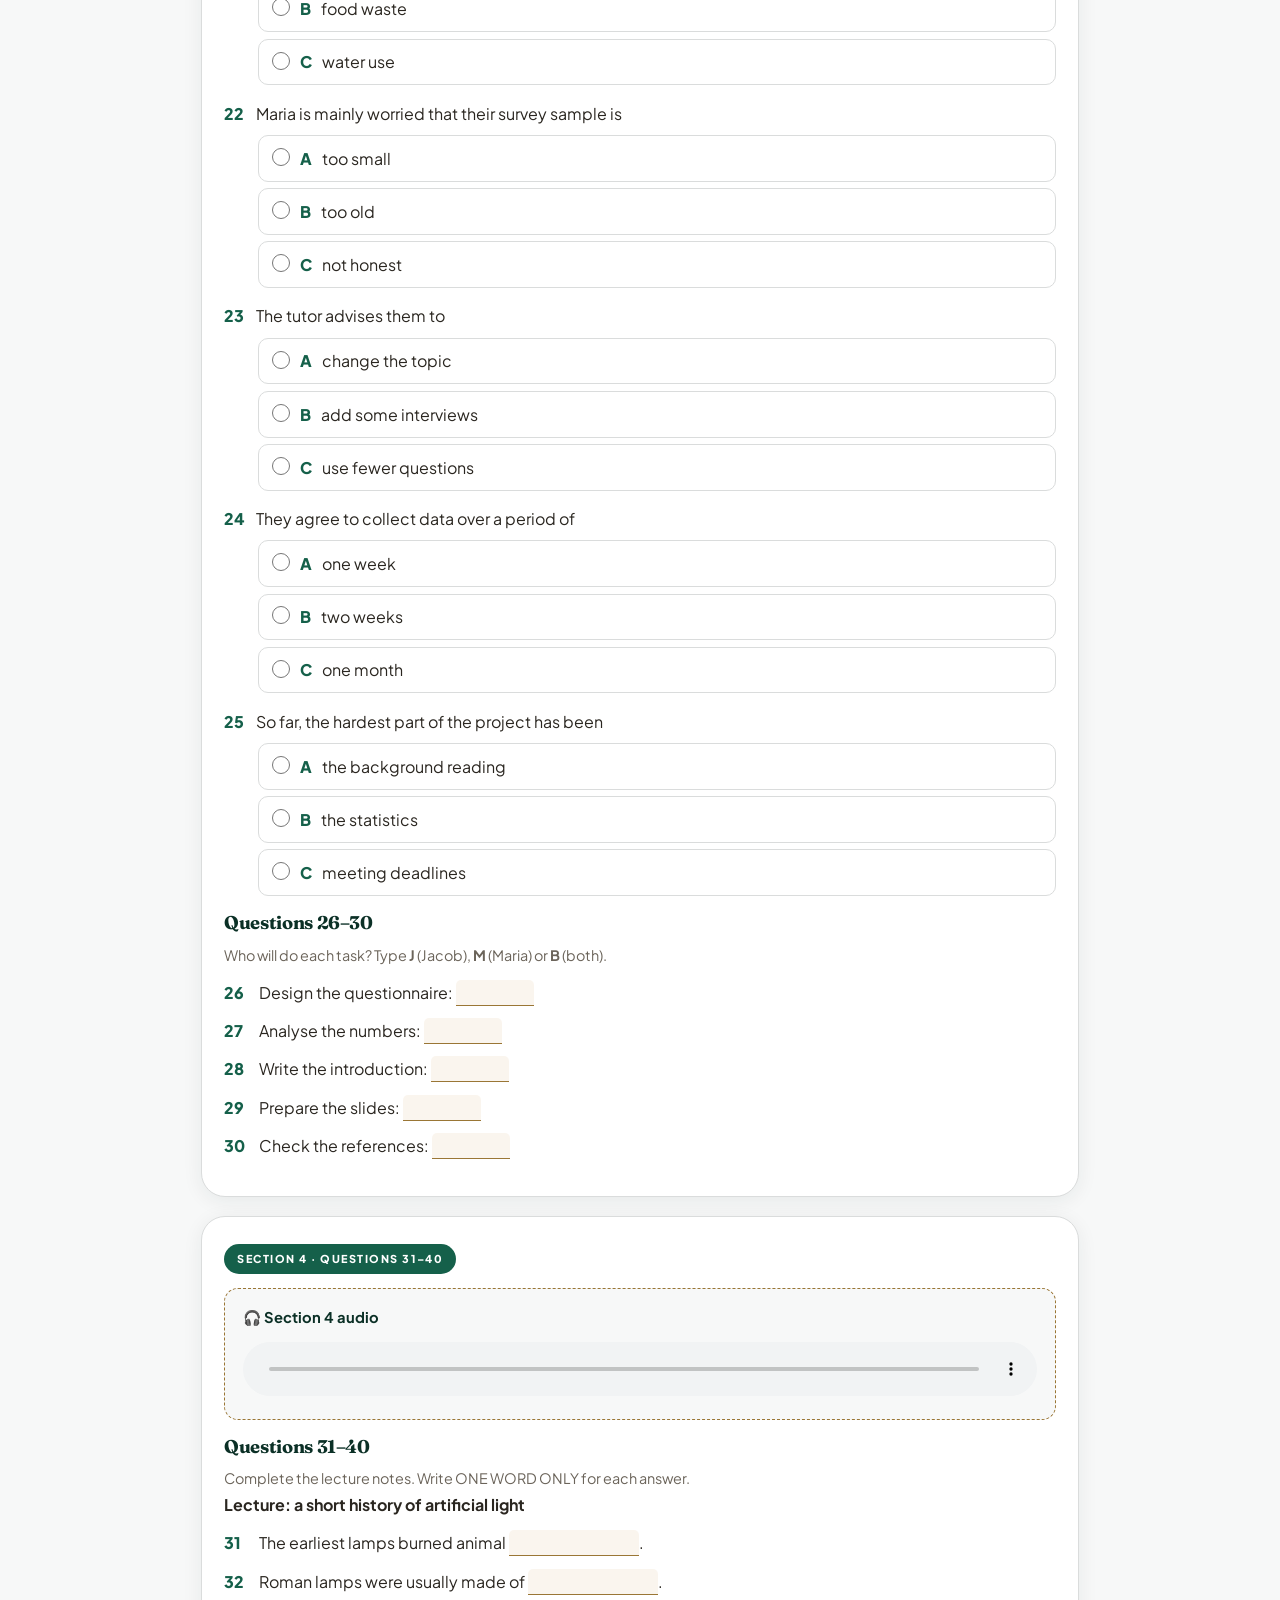
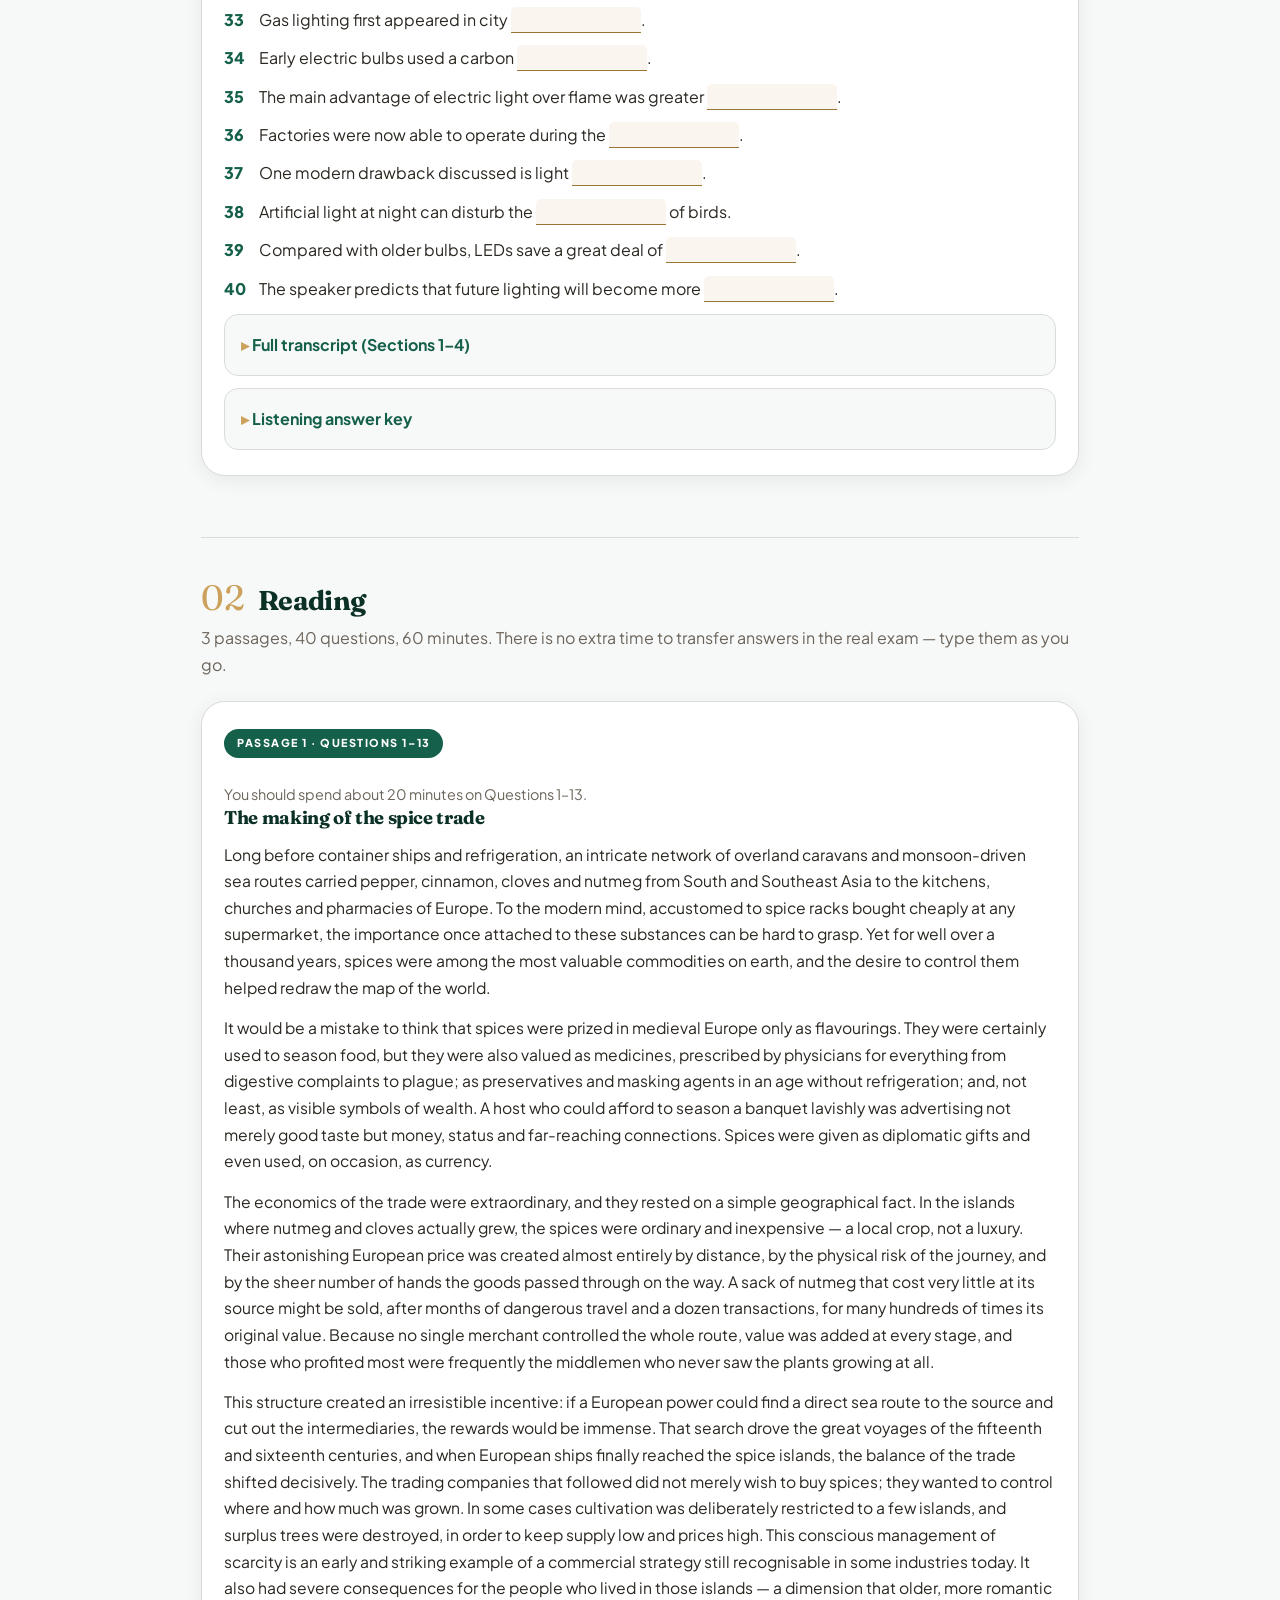
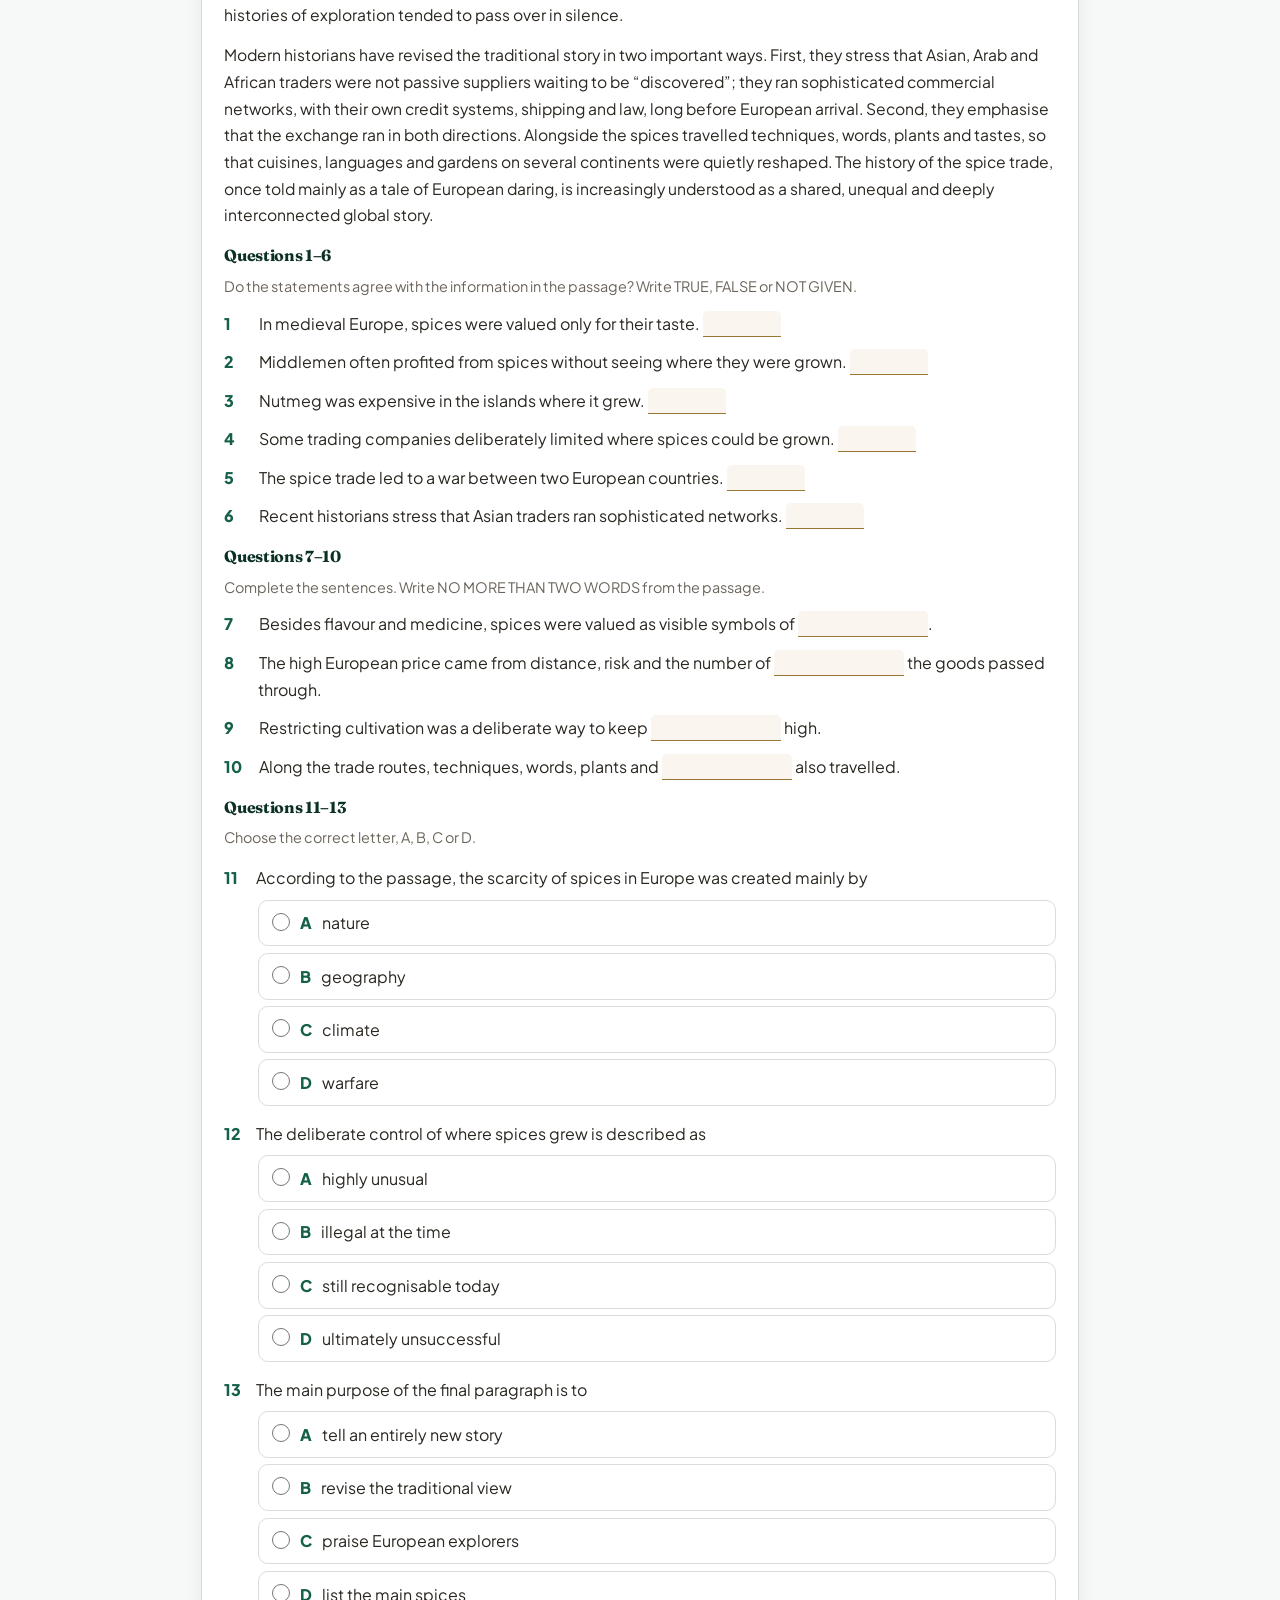
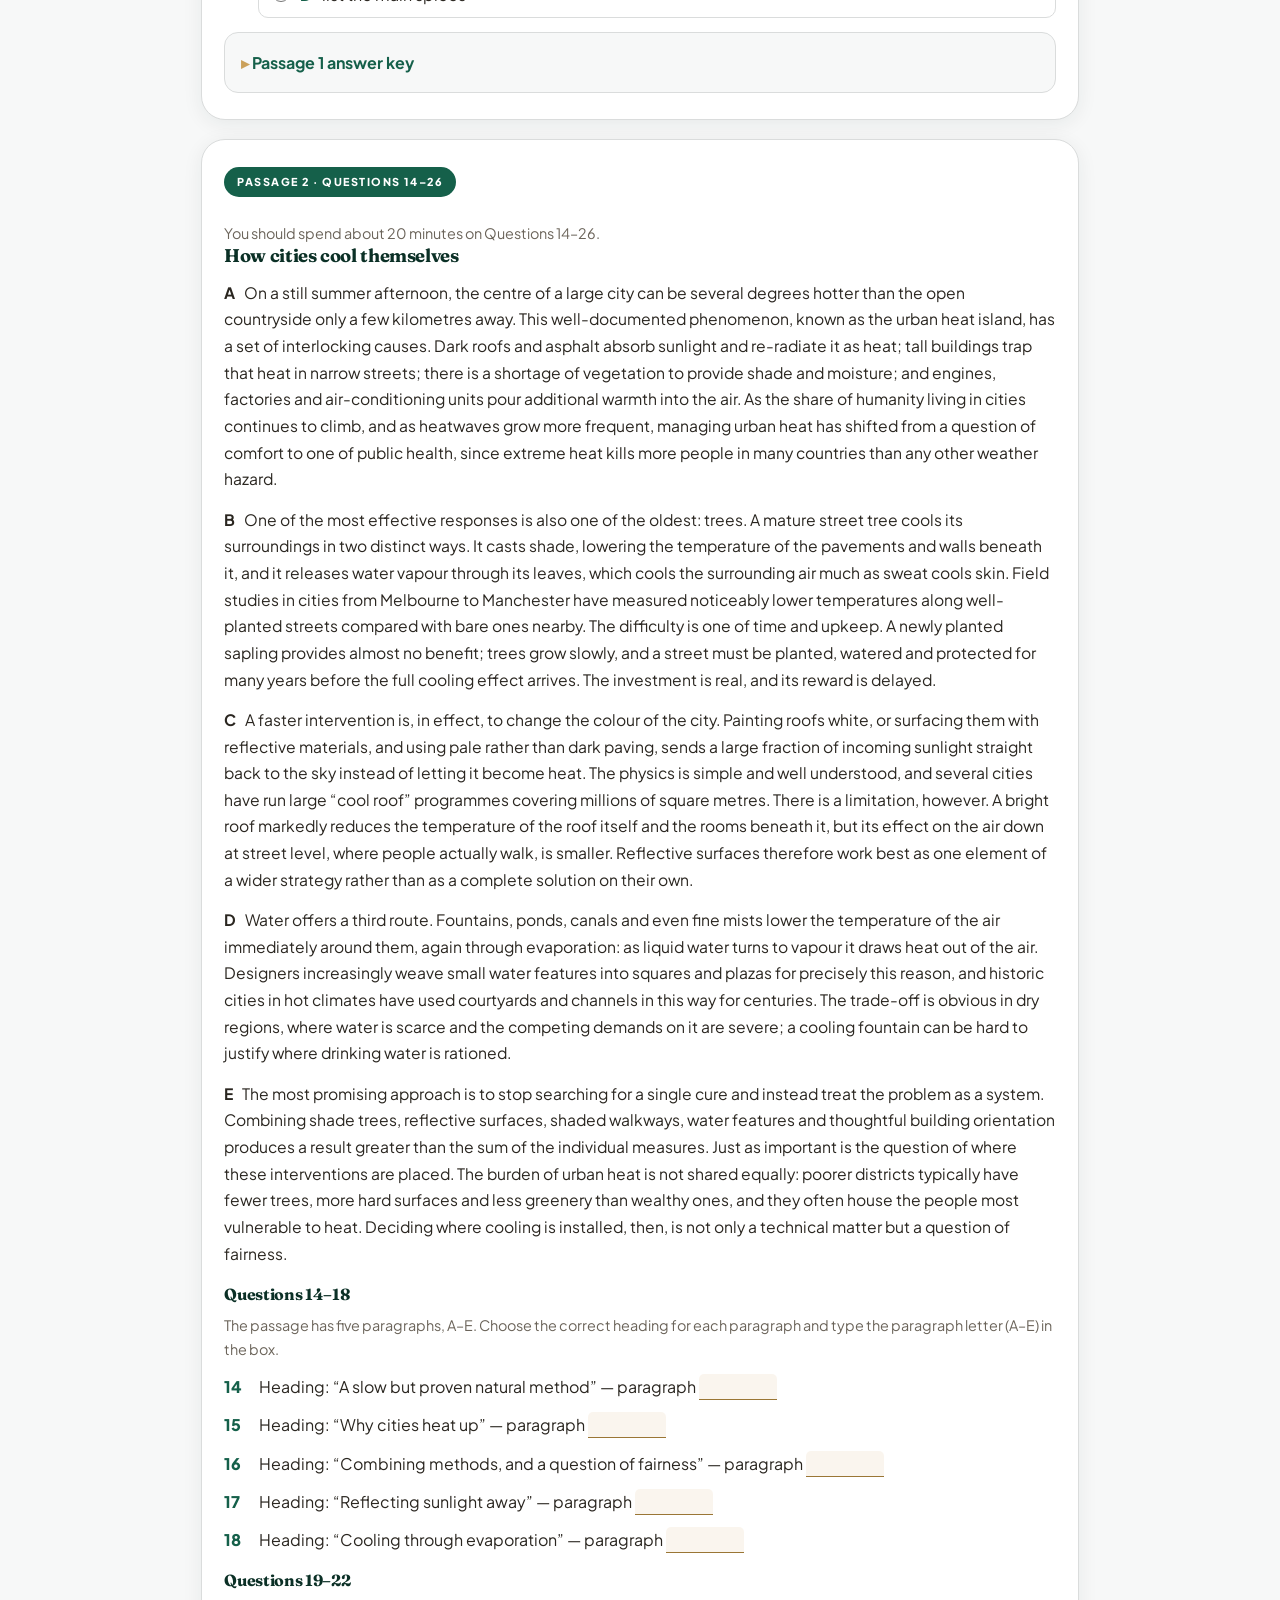
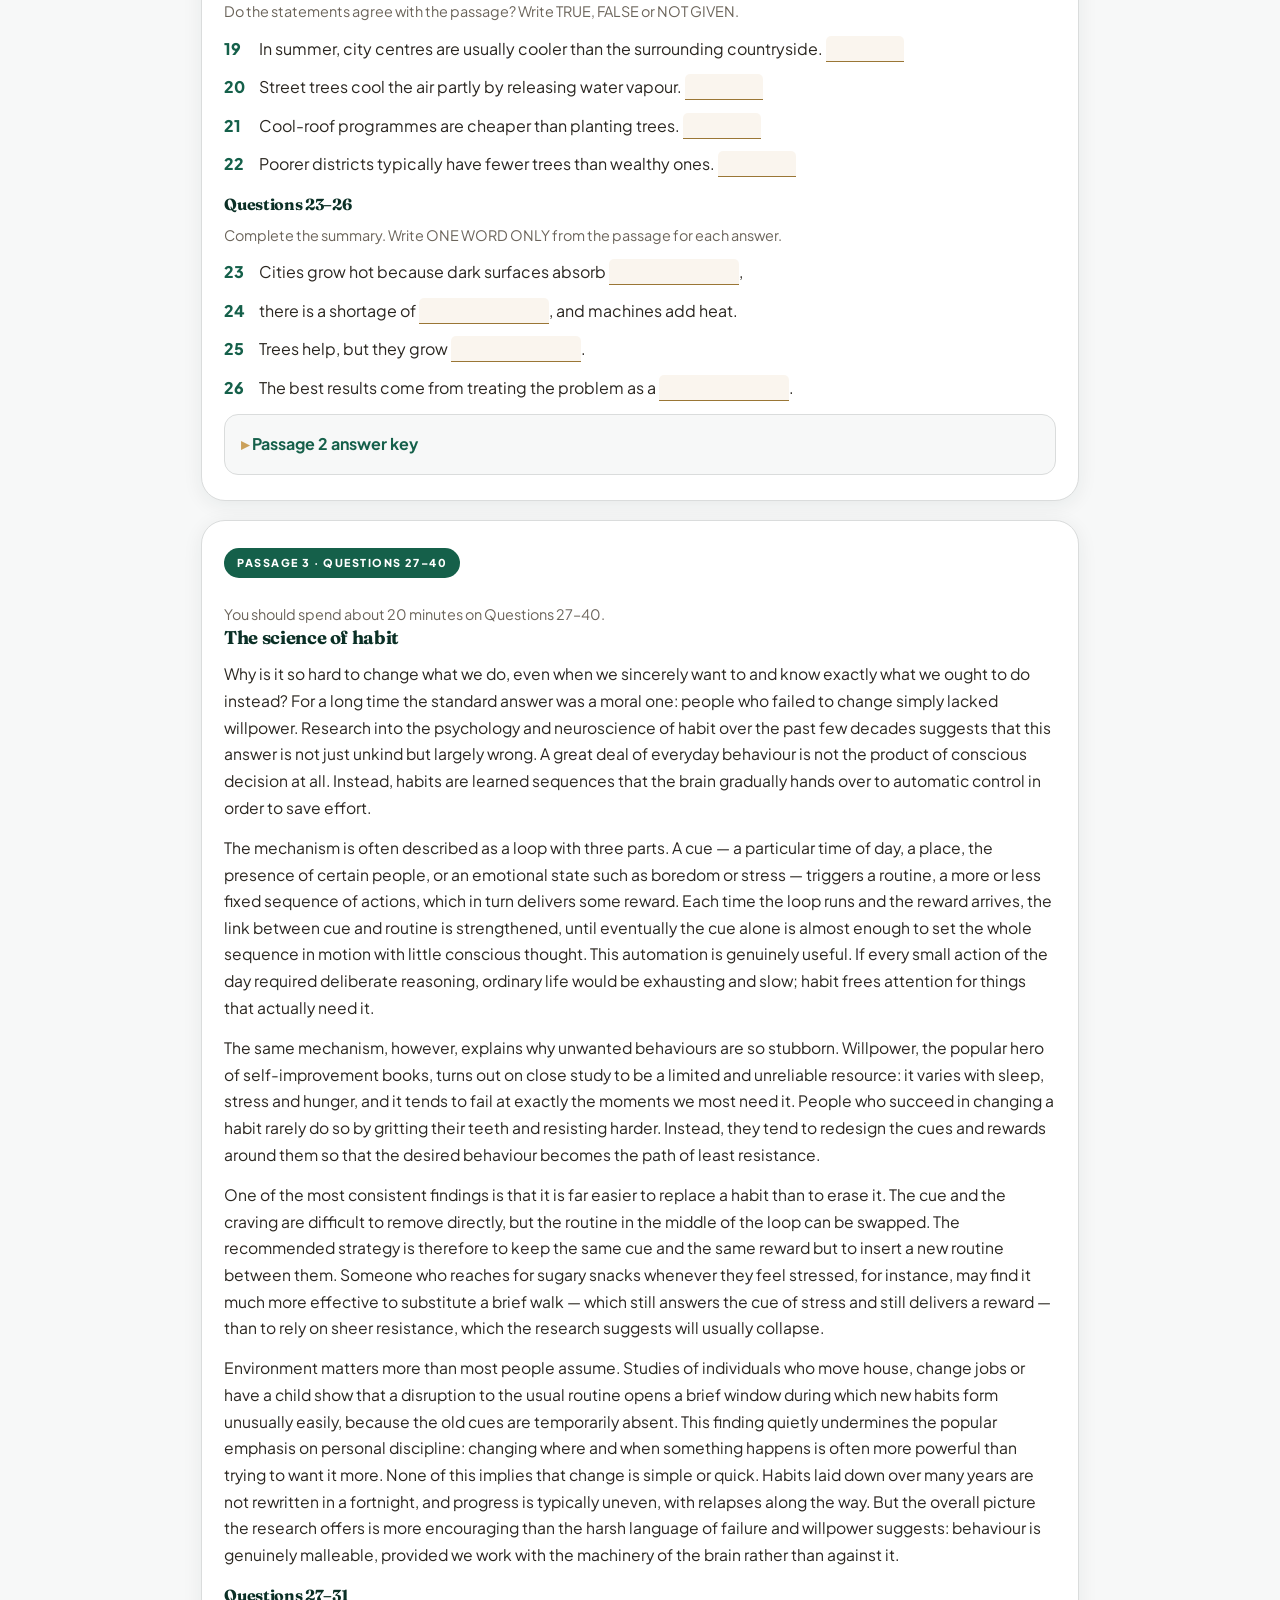
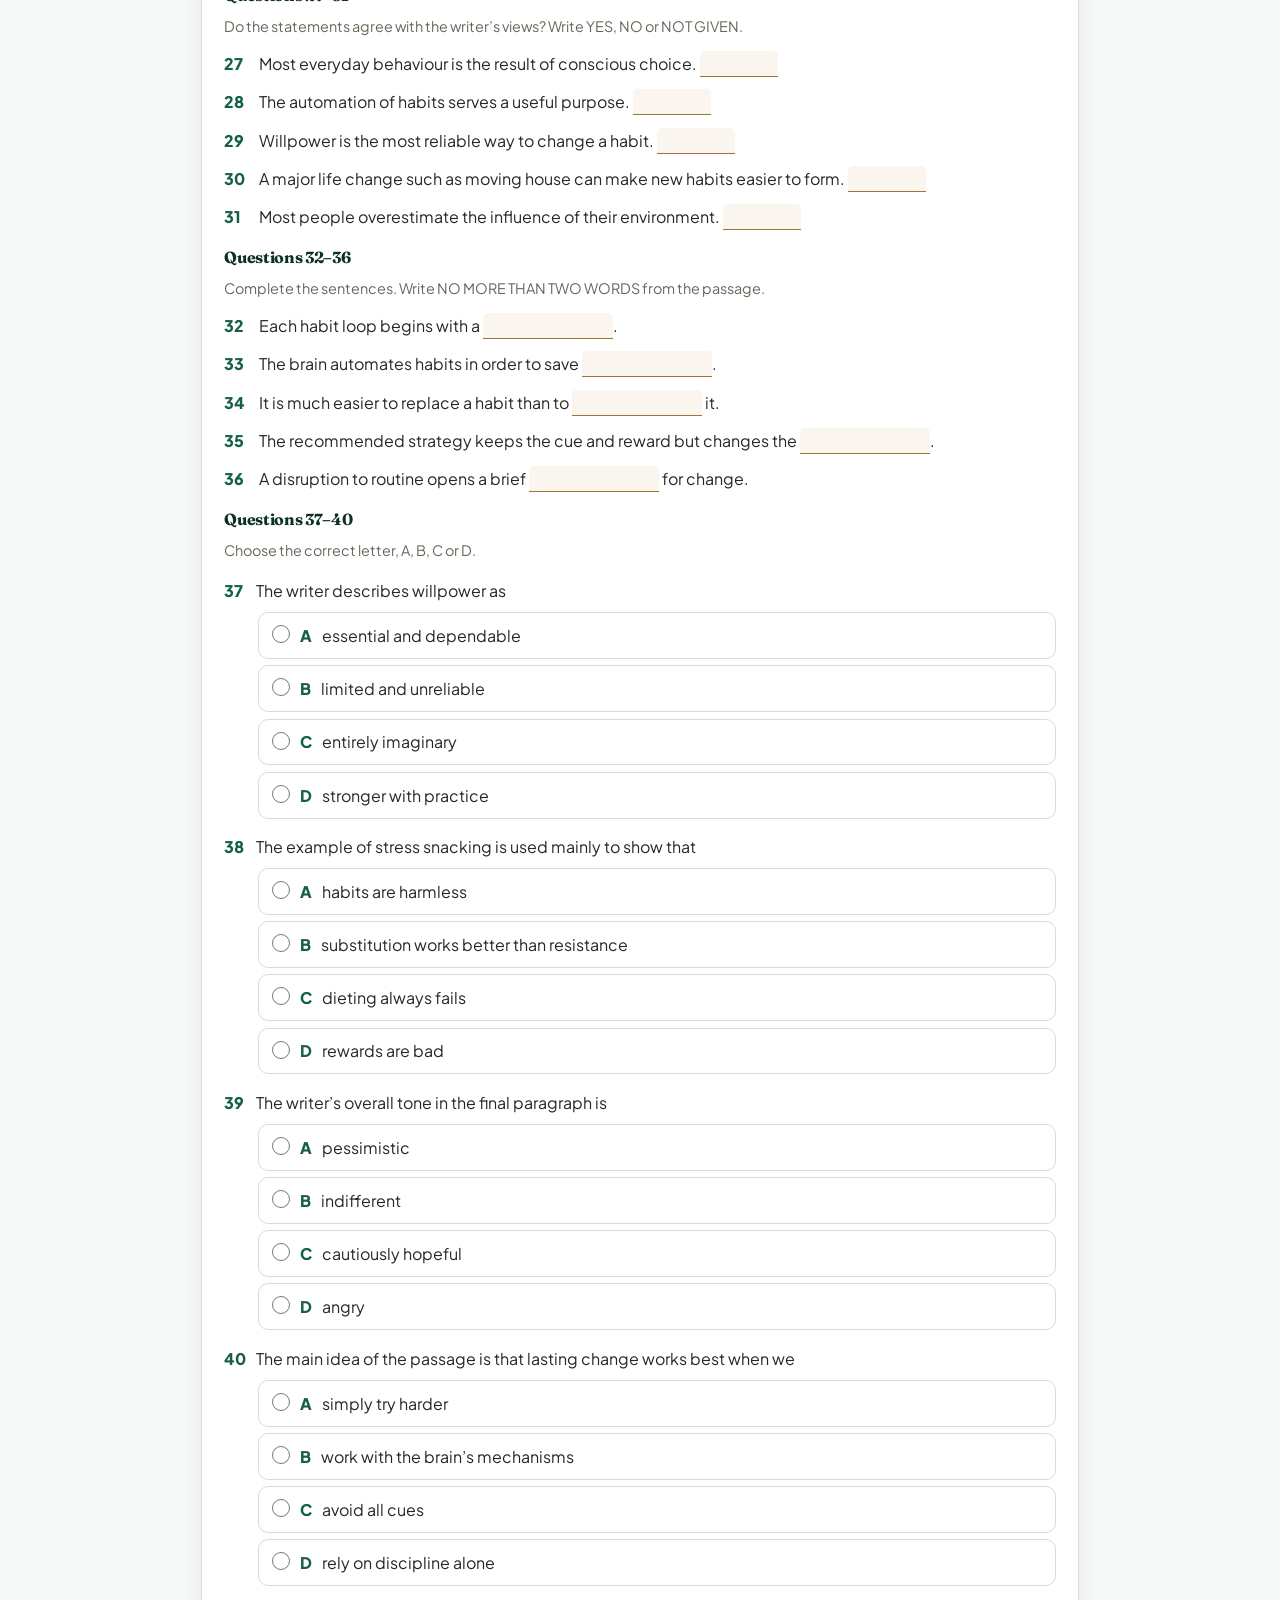
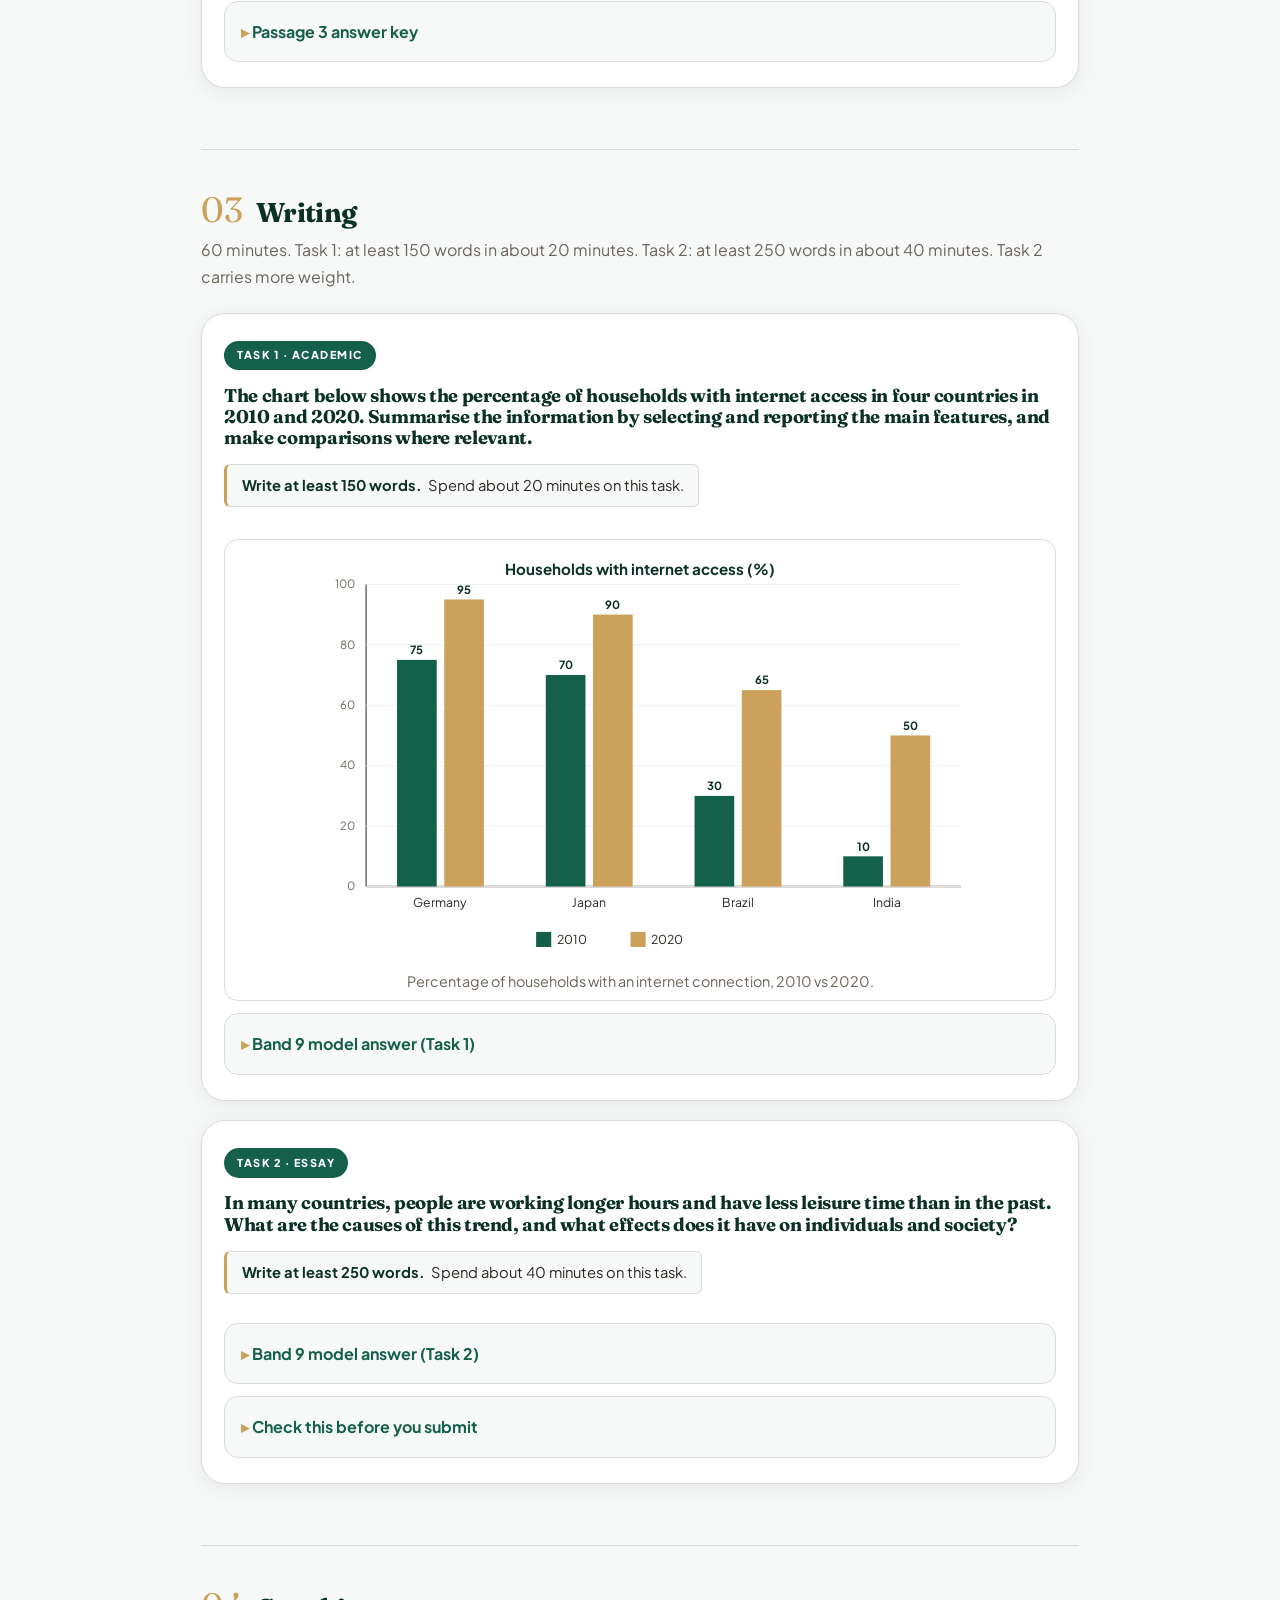
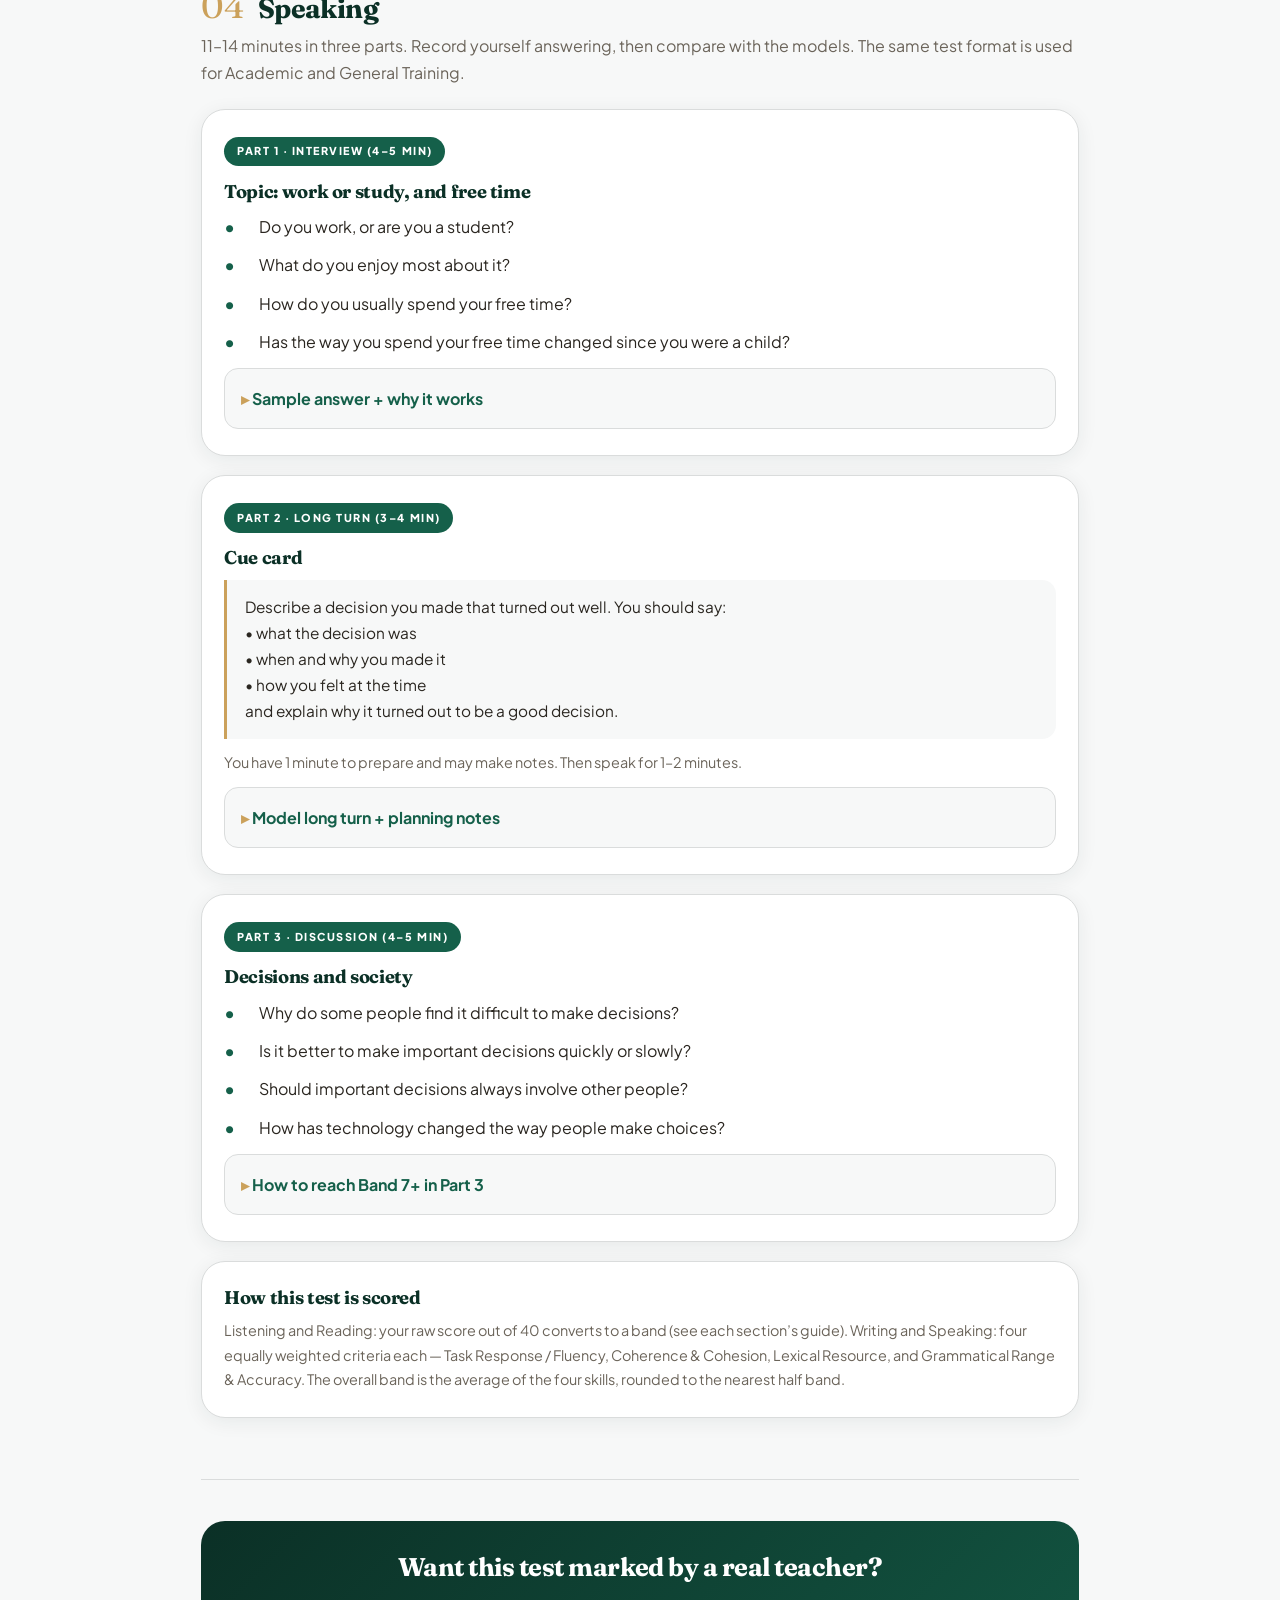
==== commit 2976143c: "Clickable MCQ options, robust question numbers, clearer keys - Replace fragile absolute-positioned q" ====
--- a/ielts-test-01.html
+++ b/ielts-test-01.html
@@ -63,9 +63,27 @@
     <p class="q"><b>7</b> Item to bring to the first session: a <input type="text" class="blank" autocomplete="off" spellcheck="false"></p>
     <h3 style="margin-top:1rem;">Questions 8&ndash;10</h3>
     <p class="note">Choose the correct letter, A, B or C.</p>
-    <p class="q"><b>8</b> Parking at the club is<span class="qopts"><b>A</b> free for members &nbsp;&nbsp; <b>B</b> &pound;2 per visit &nbsp;&nbsp; <b>C</b> closed at weekends</span></p>
-    <p class="q"><b>9</b> The swimming pool is closed on<span class="qopts"><b>A</b> Monday mornings &nbsp;&nbsp; <b>B</b> Wednesday afternoons &nbsp;&nbsp; <b>C</b> Sunday evenings</span></p>
-    <p class="q"><b>10</b> The caller decides to<span class="qopts"><b>A</b> join immediately &nbsp;&nbsp; <b>B</b> visit the club first &nbsp;&nbsp; <b>C</b> call back next week</span></p>
+    <div class="q mcq"><span class="qn">8</span>Parking at the club is
+      <div class="opts">
+        <label><input type="radio" name="q8"><span class="ol">A</span> free for members</label>
+        <label><input type="radio" name="q8"><span class="ol">B</span> &pound;2 per visit</label>
+        <label><input type="radio" name="q8"><span class="ol">C</span> closed at weekends</label>
+      </div>
+    </div>
+    <div class="q mcq"><span class="qn">9</span>The swimming pool is closed on
+      <div class="opts">
+        <label><input type="radio" name="q9"><span class="ol">A</span> Monday mornings</label>
+        <label><input type="radio" name="q9"><span class="ol">B</span> Wednesday afternoons</label>
+        <label><input type="radio" name="q9"><span class="ol">C</span> Sunday evenings</label>
+      </div>
+    </div>
+    <div class="q mcq"><span class="qn">10</span>The caller decides to
+      <div class="opts">
+        <label><input type="radio" name="q10"><span class="ol">A</span> join immediately</label>
+        <label><input type="radio" name="q10"><span class="ol">B</span> visit the club first</label>
+        <label><input type="radio" name="q10"><span class="ol">C</span> call back next week</label>
+      </div>
+    </div>
   </div>
 
   <div class="card">
@@ -98,11 +116,41 @@
     </div>
     <h3 style="margin-top:1rem;">Questions 21&ndash;25</h3>
     <p class="note">Choose the correct letter, A, B or C.</p>
-    <p class="q"><b>21</b> The students&rsquo; project is mainly about<span class="qopts"><b>A</b> recycling habits &nbsp;&nbsp; <b>B</b> food waste &nbsp;&nbsp; <b>C</b> water use</span></p>
-    <p class="q"><b>22</b> Maria is mainly worried that their survey sample is<span class="qopts"><b>A</b> too small &nbsp;&nbsp; <b>B</b> too old &nbsp;&nbsp; <b>C</b> not honest</span></p>
-    <p class="q"><b>23</b> The tutor advises them to<span class="qopts"><b>A</b> change the topic &nbsp;&nbsp; <b>B</b> add some interviews &nbsp;&nbsp; <b>C</b> use fewer questions</span></p>
-    <p class="q"><b>24</b> They agree to collect data over a period of<span class="qopts"><b>A</b> one week &nbsp;&nbsp; <b>B</b> two weeks &nbsp;&nbsp; <b>C</b> one month</span></p>
-    <p class="q"><b>25</b> So far, the hardest part of the project has been<span class="qopts"><b>A</b> the background reading &nbsp;&nbsp; <b>B</b> the statistics &nbsp;&nbsp; <b>C</b> meeting deadlines</span></p>
+    <div class="q mcq"><span class="qn">21</span>The students&rsquo; project is mainly about
+      <div class="opts">
+        <label><input type="radio" name="q21"><span class="ol">A</span> recycling habits</label>
+        <label><input type="radio" name="q21"><span class="ol">B</span> food waste</label>
+        <label><input type="radio" name="q21"><span class="ol">C</span> water use</label>
+      </div>
+    </div>
+    <div class="q mcq"><span class="qn">22</span>Maria is mainly worried that their survey sample is
+      <div class="opts">
+        <label><input type="radio" name="q22"><span class="ol">A</span> too small</label>
+        <label><input type="radio" name="q22"><span class="ol">B</span> too old</label>
+        <label><input type="radio" name="q22"><span class="ol">C</span> not honest</label>
+      </div>
+    </div>
+    <div class="q mcq"><span class="qn">23</span>The tutor advises them to
+      <div class="opts">
+        <label><input type="radio" name="q23"><span class="ol">A</span> change the topic</label>
+        <label><input type="radio" name="q23"><span class="ol">B</span> add some interviews</label>
+        <label><input type="radio" name="q23"><span class="ol">C</span> use fewer questions</label>
+      </div>
+    </div>
+    <div class="q mcq"><span class="qn">24</span>They agree to collect data over a period of
+      <div class="opts">
+        <label><input type="radio" name="q24"><span class="ol">A</span> one week</label>
+        <label><input type="radio" name="q24"><span class="ol">B</span> two weeks</label>
+        <label><input type="radio" name="q24"><span class="ol">C</span> one month</label>
+      </div>
+    </div>
+    <div class="q mcq"><span class="qn">25</span>So far, the hardest part of the project has been
+      <div class="opts">
+        <label><input type="radio" name="q25"><span class="ol">A</span> the background reading</label>
+        <label><input type="radio" name="q25"><span class="ol">B</span> the statistics</label>
+        <label><input type="radio" name="q25"><span class="ol">C</span> meeting deadlines</label>
+      </div>
+    </div>
     <h3 style="margin-top:1rem;">Questions 26&ndash;30</h3>
     <p class="note">Who will do each task? Type <b>J</b> (Jacob), <b>M</b> (Maria) or <b>B</b> (both).</p>
     <p class="q"><b>26</b> Design the questionnaire: <input type="text" class="blank short" autocomplete="off" spellcheck="false"></p>
@@ -239,9 +287,30 @@
     <p class="q"><b>10</b> Along the trade routes, techniques, words, plants and <input type="text" class="blank" autocomplete="off" spellcheck="false"> also travelled.</p>
     <h4 style="margin-top:1.1rem;">Questions 11&ndash;13</h4>
     <p class="note">Choose the correct letter, A, B, C or D.</p>
-    <p class="q"><b>11</b> According to the passage, the scarcity of spices in Europe was created mainly by<span class="qopts"><b>A</b> nature &nbsp;&nbsp; <b>B</b> geography &nbsp;&nbsp; <b>C</b> climate &nbsp;&nbsp; <b>D</b> warfare</span></p>
-    <p class="q"><b>12</b> The deliberate control of where spices grew is described as<span class="qopts"><b>A</b> highly unusual &nbsp;&nbsp; <b>B</b> illegal at the time &nbsp;&nbsp; <b>C</b> still recognisable today &nbsp;&nbsp; <b>D</b> ultimately unsuccessful</span></p>
-    <p class="q"><b>13</b> The main purpose of the final paragraph is to<span class="qopts"><b>A</b> tell an entirely new story &nbsp;&nbsp; <b>B</b> revise the traditional view &nbsp;&nbsp; <b>C</b> praise European explorers &nbsp;&nbsp; <b>D</b> list the main spices</span></p>
+    <div class="q mcq"><span class="qn">11</span>According to the passage, the scarcity of spices in Europe was created mainly by
+      <div class="opts">
+        <label><input type="radio" name="q11"><span class="ol">A</span> nature</label>
+        <label><input type="radio" name="q11"><span class="ol">B</span> geography</label>
+        <label><input type="radio" name="q11"><span class="ol">C</span> climate</label>
+        <label><input type="radio" name="q11"><span class="ol">D</span> warfare</label>
+      </div>
+    </div>
+    <div class="q mcq"><span class="qn">12</span>The deliberate control of where spices grew is described as
+      <div class="opts">
+        <label><input type="radio" name="q12"><span class="ol">A</span> highly unusual</label>
+        <label><input type="radio" name="q12"><span class="ol">B</span> illegal at the time</label>
+        <label><input type="radio" name="q12"><span class="ol">C</span> still recognisable today</label>
+        <label><input type="radio" name="q12"><span class="ol">D</span> ultimately unsuccessful</label>
+      </div>
+    </div>
+    <div class="q mcq"><span class="qn">13</span>The main purpose of the final paragraph is to
+      <div class="opts">
+        <label><input type="radio" name="q13"><span class="ol">A</span> tell an entirely new story</label>
+        <label><input type="radio" name="q13"><span class="ol">B</span> revise the traditional view</label>
+        <label><input type="radio" name="q13"><span class="ol">C</span> praise European explorers</label>
+        <label><input type="radio" name="q13"><span class="ol">D</span> list the main spices</label>
+      </div>
+    </div>
     <details>
       <summary>Passage 1 answer key</summary>
       <div class="body">
@@ -321,10 +390,38 @@
     <p class="q"><b>36</b> A disruption to routine opens a brief <input type="text" class="blank" autocomplete="off" spellcheck="false"> for change.</p>
     <h4 style="margin-top:1.1rem;">Questions 37&ndash;40</h4>
     <p class="note">Choose the correct letter, A, B, C or D.</p>
-    <p class="q"><b>37</b> The writer describes willpower as<span class="qopts"><b>A</b> essential and dependable &nbsp;&nbsp; <b>B</b> limited and unreliable &nbsp;&nbsp; <b>C</b> entirely imaginary &nbsp;&nbsp; <b>D</b> stronger with practice</span></p>
-    <p class="q"><b>38</b> The example of stress snacking is used mainly to show that<span class="qopts"><b>A</b> habits are harmless &nbsp;&nbsp; <b>B</b> substitution works better than resistance &nbsp;&nbsp; <b>C</b> dieting always fails &nbsp;&nbsp; <b>D</b> rewards are bad</span></p>
-    <p class="q"><b>39</b> The writer&rsquo;s overall tone in the final paragraph is<span class="qopts"><b>A</b> pessimistic &nbsp;&nbsp; <b>B</b> indifferent &nbsp;&nbsp; <b>C</b> cautiously hopeful &nbsp;&nbsp; <b>D</b> angry</span></p>
-    <p class="q"><b>40</b> The main idea of the passage is that lasting change works best when we<span class="qopts"><b>A</b> simply try harder &nbsp;&nbsp; <b>B</b> work with the brain&rsquo;s mechanisms &nbsp;&nbsp; <b>C</b> avoid all cues &nbsp;&nbsp; <b>D</b> rely on discipline alone</span></p>
+    <div class="q mcq"><span class="qn">37</span>The writer describes willpower as
+      <div class="opts">
+        <label><input type="radio" name="q37"><span class="ol">A</span> essential and dependable</label>
+        <label><input type="radio" name="q37"><span class="ol">B</span> limited and unreliable</label>
+        <label><input type="radio" name="q37"><span class="ol">C</span> entirely imaginary</label>
+        <label><input type="radio" name="q37"><span class="ol">D</span> stronger with practice</label>
+      </div>
+    </div>
+    <div class="q mcq"><span class="qn">38</span>The example of stress snacking is used mainly to show that
+      <div class="opts">
+        <label><input type="radio" name="q38"><span class="ol">A</span> habits are harmless</label>
+        <label><input type="radio" name="q38"><span class="ol">B</span> substitution works better than resistance</label>
+        <label><input type="radio" name="q38"><span class="ol">C</span> dieting always fails</label>
+        <label><input type="radio" name="q38"><span class="ol">D</span> rewards are bad</label>
+      </div>
+    </div>
+    <div class="q mcq"><span class="qn">39</span>The writer&rsquo;s overall tone in the final paragraph is
+      <div class="opts">
+        <label><input type="radio" name="q39"><span class="ol">A</span> pessimistic</label>
+        <label><input type="radio" name="q39"><span class="ol">B</span> indifferent</label>
+        <label><input type="radio" name="q39"><span class="ol">C</span> cautiously hopeful</label>
+        <label><input type="radio" name="q39"><span class="ol">D</span> angry</label>
+      </div>
+    </div>
+    <div class="q mcq"><span class="qn">40</span>The main idea of the passage is that lasting change works best when we
+      <div class="opts">
+        <label><input type="radio" name="q40"><span class="ol">A</span> simply try harder</label>
+        <label><input type="radio" name="q40"><span class="ol">B</span> work with the brain&rsquo;s mechanisms</label>
+        <label><input type="radio" name="q40"><span class="ol">C</span> avoid all cues</label>
+        <label><input type="radio" name="q40"><span class="ol">D</span> rely on discipline alone</label>
+      </div>
+    </div>
     <details>
       <summary>Passage 3 answer key</summary>
       <div class="body">
--- a/ielts.css
+++ b/ielts.css
@@ -42,19 +42,26 @@
 .card{background:var(--white);border:1px solid var(--cream-rich);border-radius:var(--radius-lg);padding:1.6rem 1.4rem;box-shadow:var(--shadow);margin-bottom:1.2rem;}
 .card h3{font-size:1.15rem;margin-bottom:0.6rem;}
 .tasktag{display:inline-block;font-size:0.68rem;font-weight:800;letter-spacing:0.14em;text-transform:uppercase;color:#fff;background:var(--forest);padding:0.35rem 0.8rem;border-radius:50px;margin-bottom:0.9rem;}
-.q{margin:0.6rem 0;padding-left:2rem;position:relative;}
-.q > b:first-child{position:absolute;left:0;top:0;color:var(--forest);font-weight:800;}
+.q{margin:0.7rem 0;padding-left:2.1rem;text-indent:-2.1rem;}
+.q > b:first-child{display:inline-block;min-width:1.6rem;margin-right:0.4rem;text-indent:0;color:var(--forest);font-weight:800;}
 .q b{color:var(--forest-deep);}
-.qopts{display:block;margin:0.35rem 0 0;padding-left:0.2rem;color:var(--text);}
-.qopts b{display:inline-block;margin-right:0.3rem;}
+.mcq{margin:0.9rem 0;padding-left:2.1rem;text-indent:-2.1rem;}
+.mcq > .qn{display:inline-block;min-width:1.6rem;margin-right:0.4rem;text-indent:0;color:var(--forest);font-weight:800;}
+.mcq .opts{display:block;margin:0.5rem 0 0;text-indent:0;}
+.mcq .opts label{display:flex;align-items:flex-start;gap:0.6rem;cursor:pointer;padding:0.55rem 0.85rem;border:1.5px solid var(--cream-rich);border-radius:10px;margin:0.4rem 0;background:var(--white);}
+.mcq .opts label:hover{border-color:var(--gold);}
+.mcq .opts input{margin-top:0.2rem;accent-color:var(--forest);flex:0 0 auto;width:18px;height:18px;}
+.mcq .opts label:has(input:checked){border-color:var(--forest);background:rgba(21,96,74,0.08);}
+.mcq .opts .ol{flex:0 0 auto;font-weight:800;color:var(--forest);}
 .passage p{margin:0.85rem 0;}
 .passage{font-size:0.98rem;}
 input.blank{display:inline-block;width:130px;max-width:55vw;border:none;border-bottom:1.5px solid var(--gold-dark);background:rgba(203,161,91,0.10);font-family:var(--font-body);font-size:0.95rem;padding:3px 7px;border-radius:5px 5px 0 0;color:var(--forest-deep);vertical-align:baseline;}
 input.blank.short{width:78px;}
 input.blank:focus{outline:none;border-bottom-color:var(--forest);background:rgba(21,96,74,0.12);}
-.keygrid{display:grid;grid-template-columns:repeat(auto-fill,minmax(135px,1fr));gap:0.45rem 0.9rem;margin:0.7rem 0;}
-.keygrid span{font-size:0.93rem;padding:0.15rem 0;}
-.keygrid span b{display:inline-block;min-width:1.7rem;color:var(--forest);font-weight:800;}
+.keygrid{display:grid;grid-template-columns:repeat(auto-fill,minmax(130px,1fr));gap:0.5rem;margin:0.8rem 0;}
+.keygrid span{font-size:0.92rem;background:var(--white);border:1px solid var(--cream-rich);border-radius:8px;padding:0.4rem 0.65rem;}
+.keygrid span b{color:var(--forest);font-weight:800;}
+.keygrid span b::after{content:")";margin:0 0.45rem 0 0.1rem;color:var(--text-light);font-weight:600;}
 table.data{width:100%;border-collapse:collapse;margin:0.8rem 0;font-size:0.92rem;}
 table.data th,table.data td{border:1px solid var(--cream-rich);padding:0.5rem 0.6rem;text-align:center;}
 table.data th{background:var(--cream-dark);}
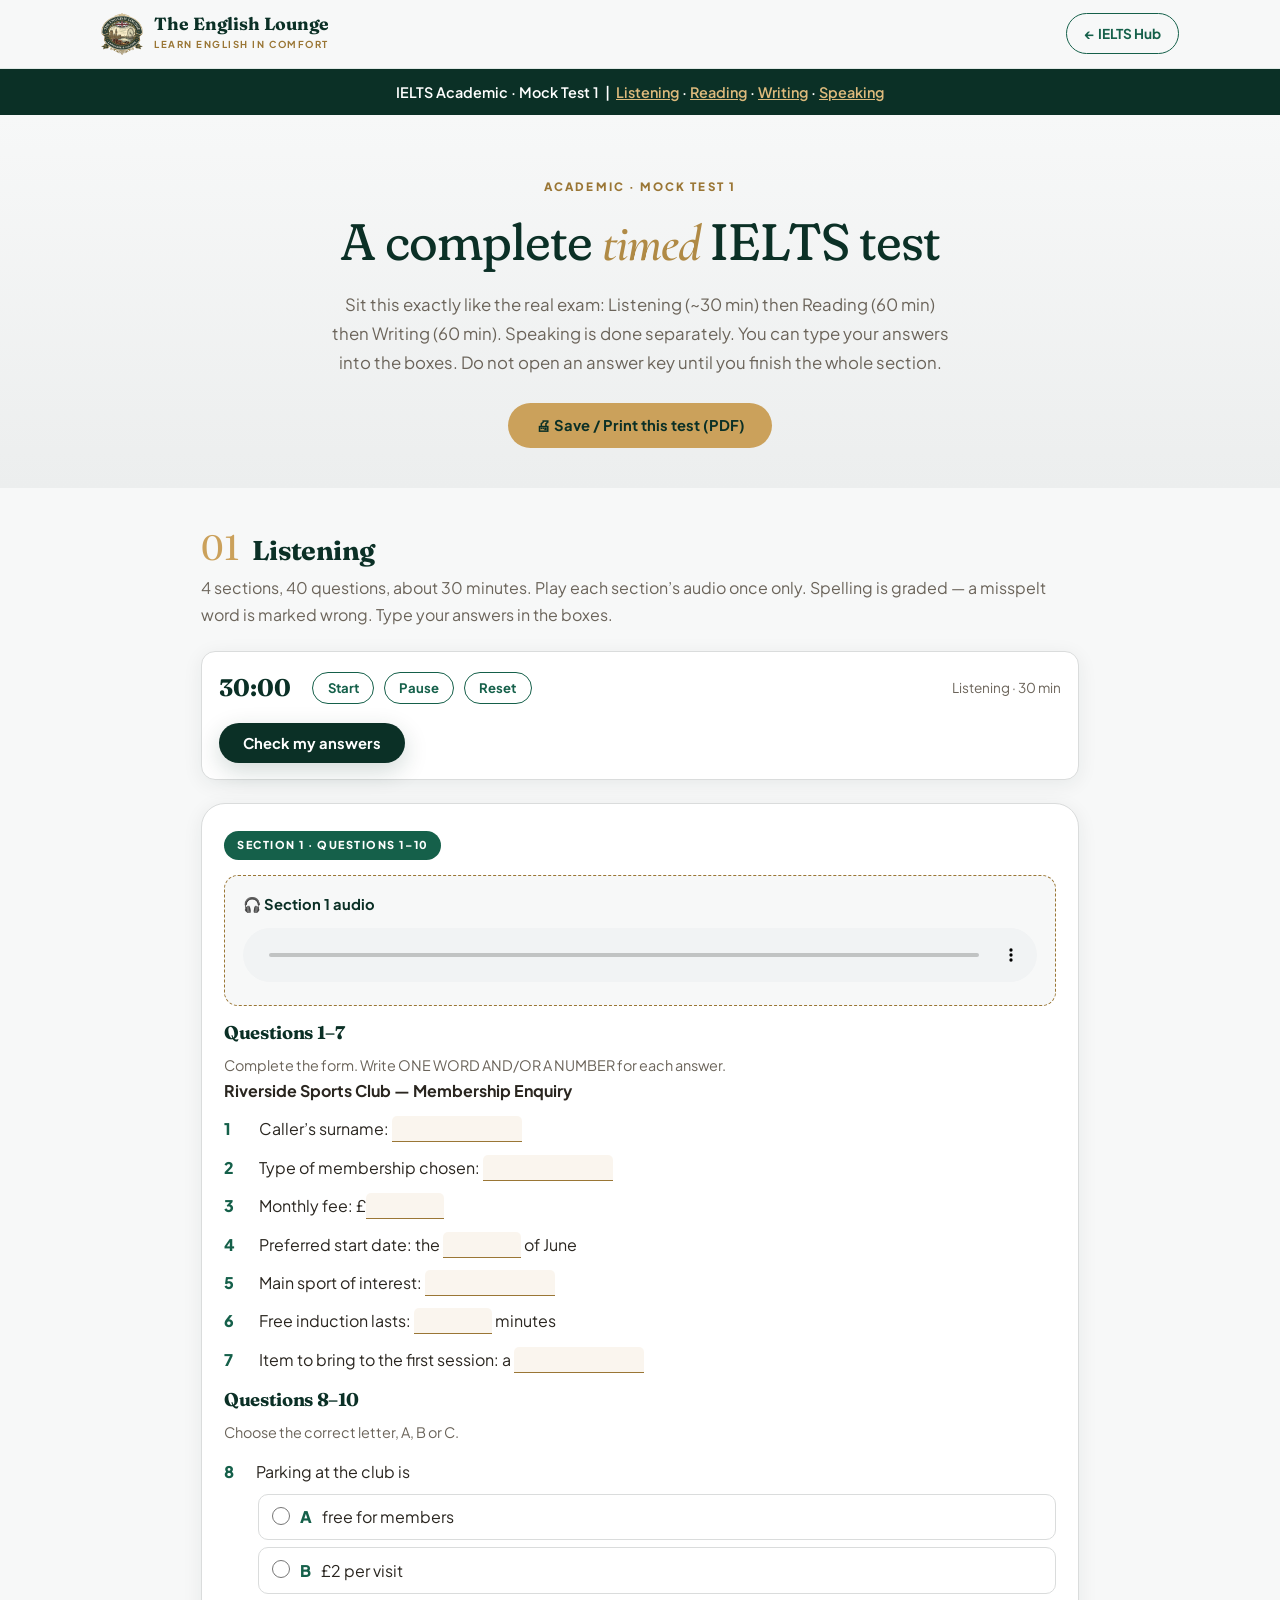
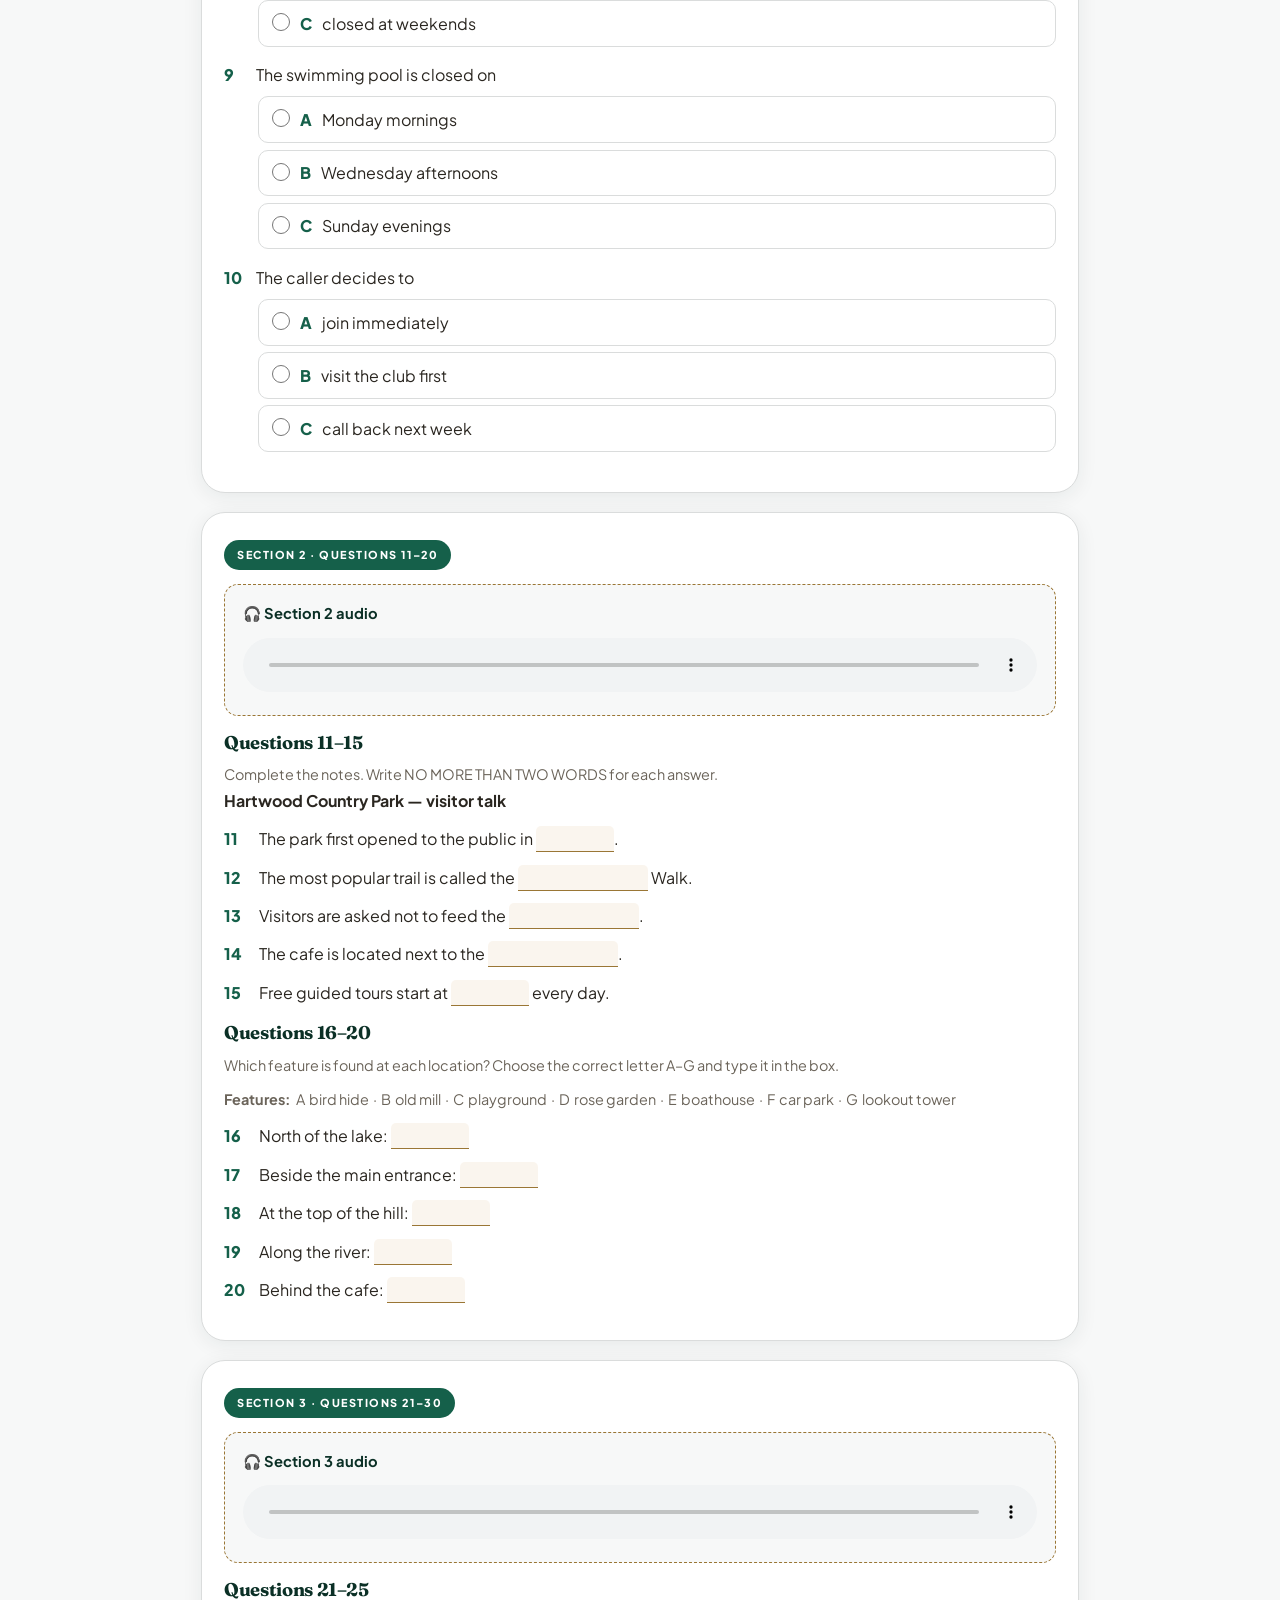
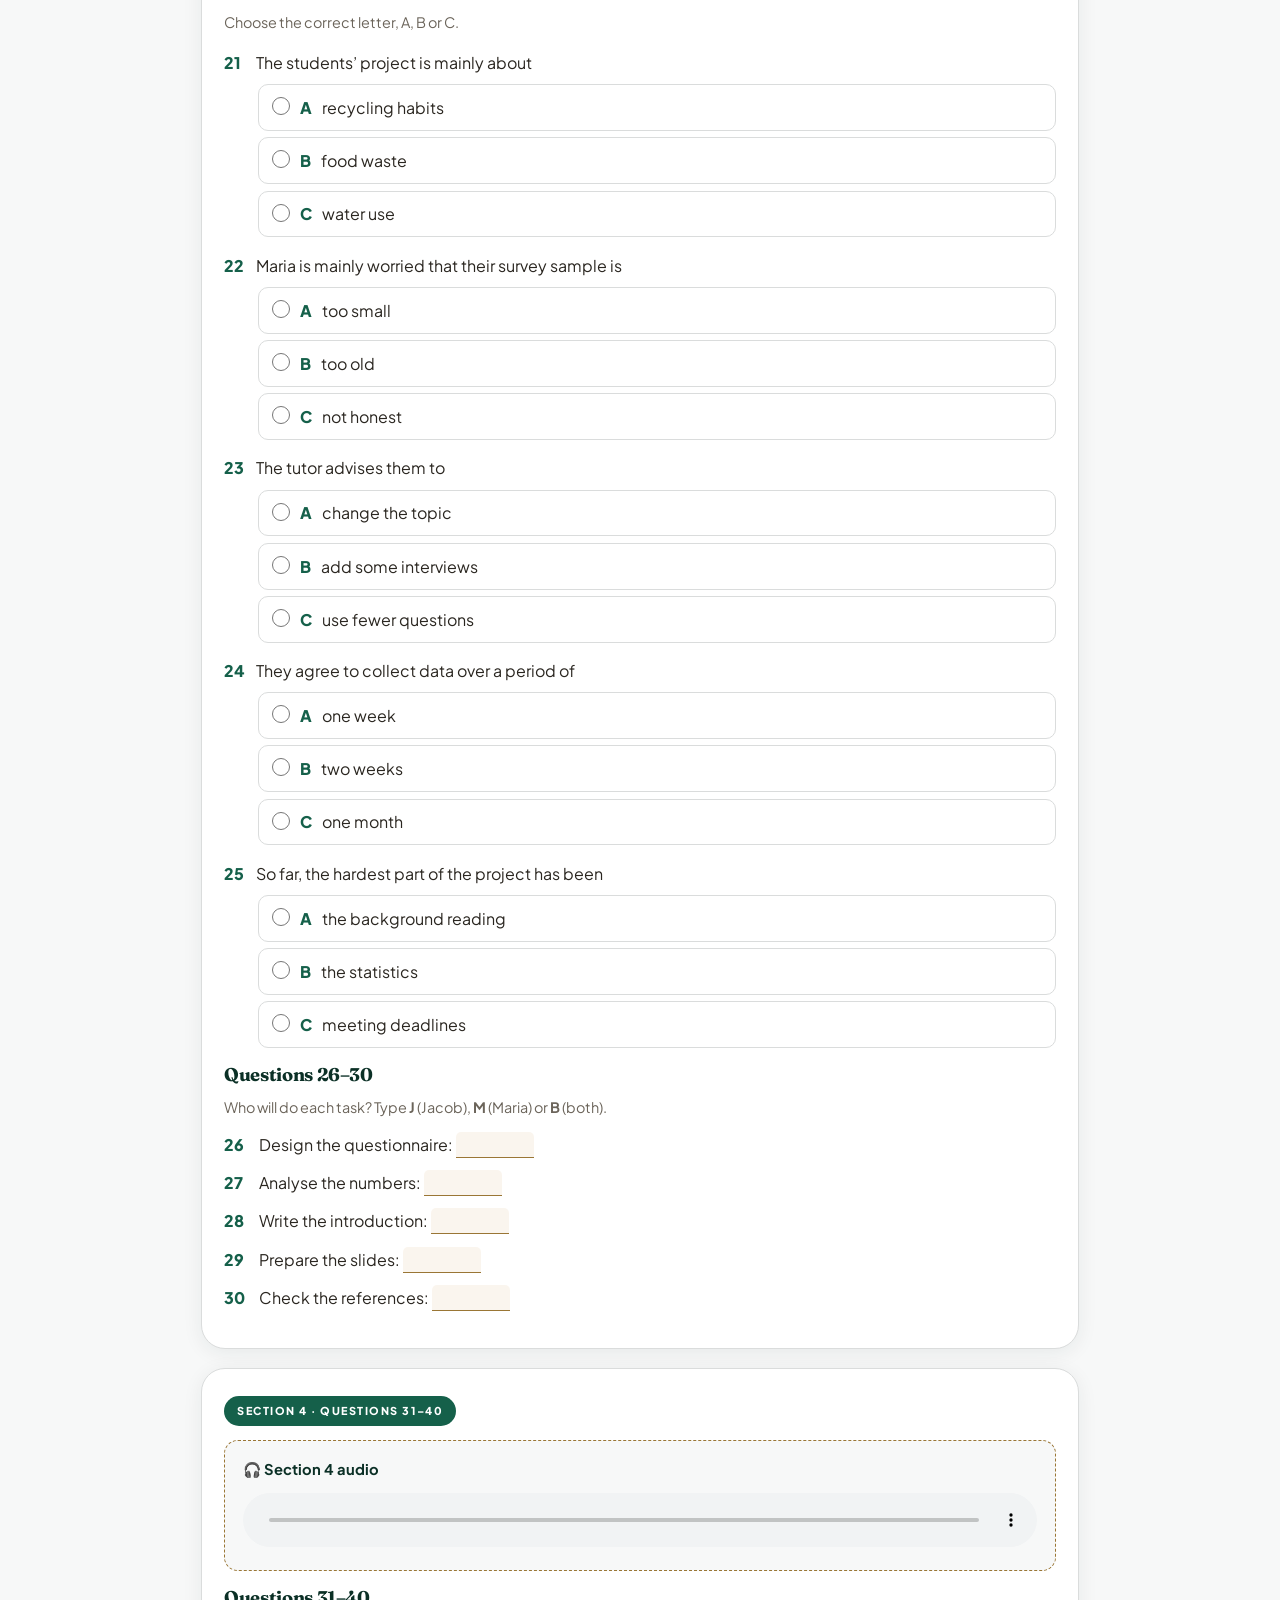
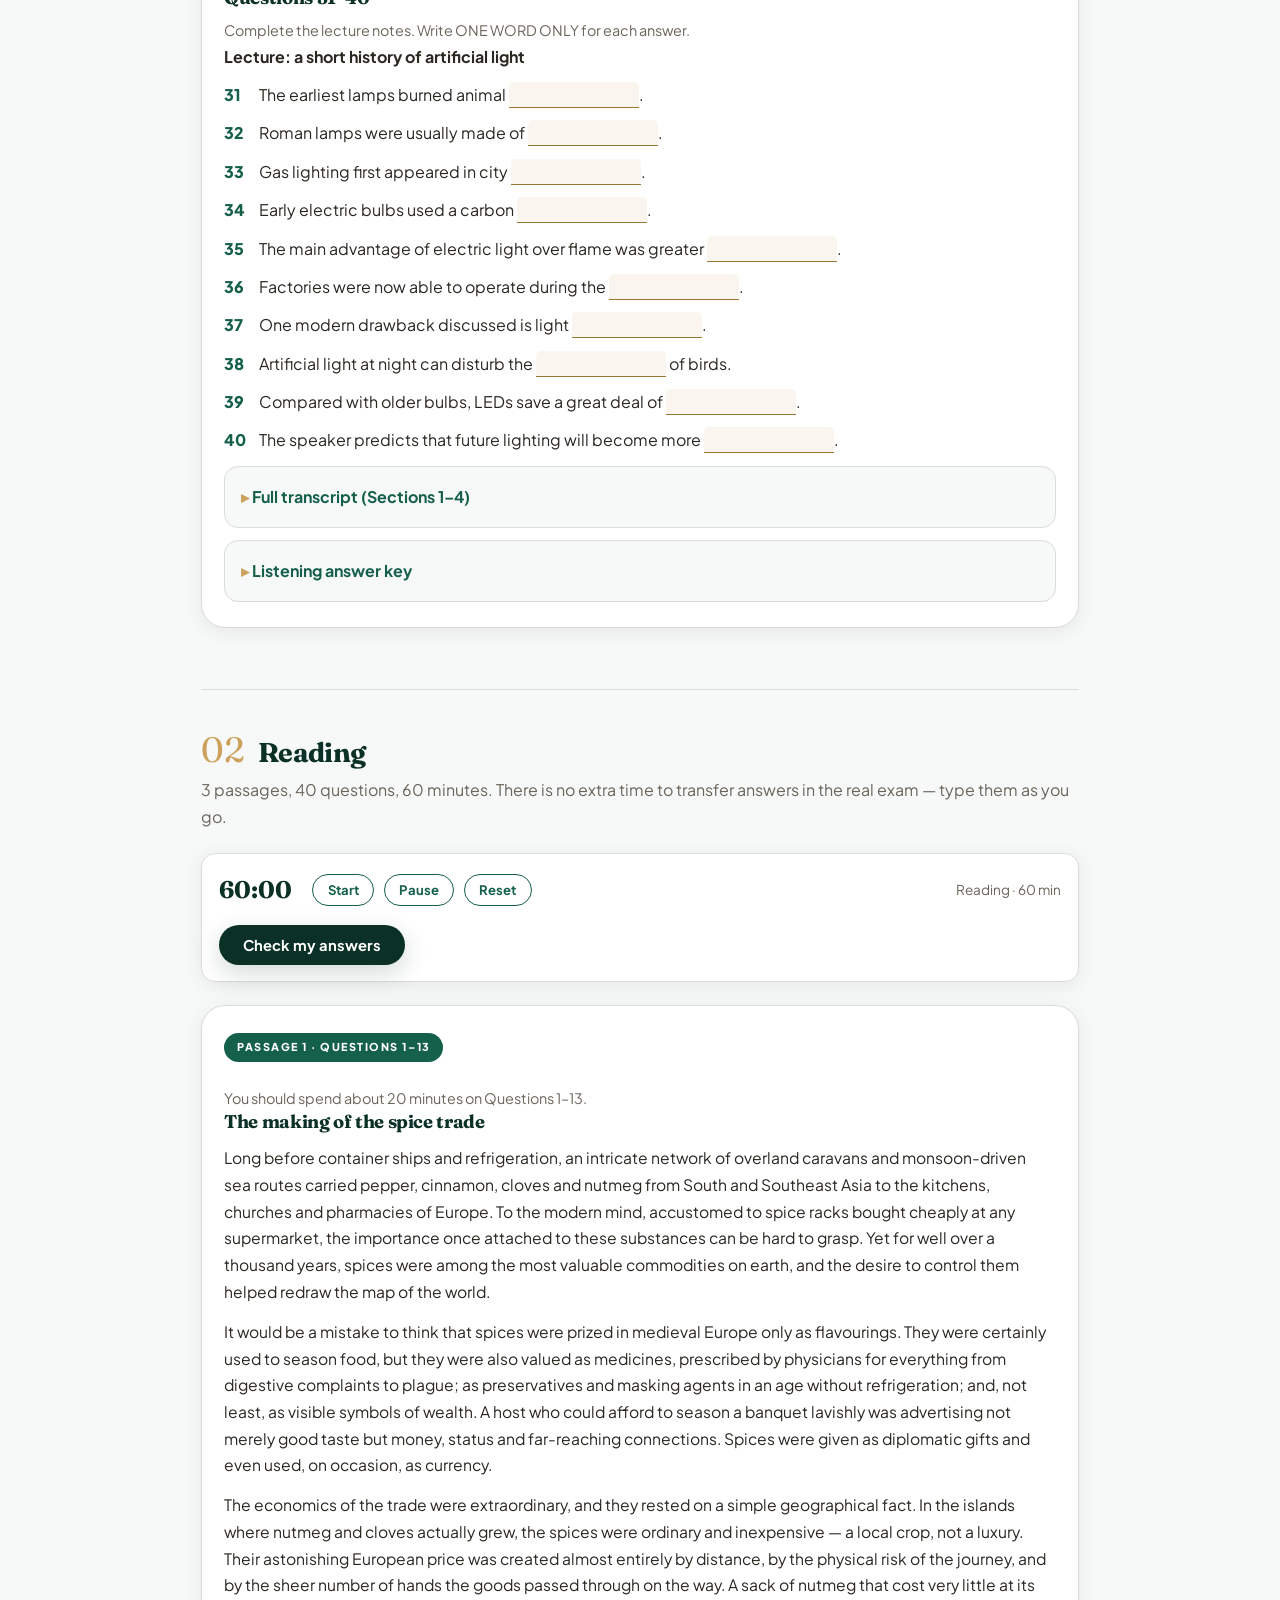
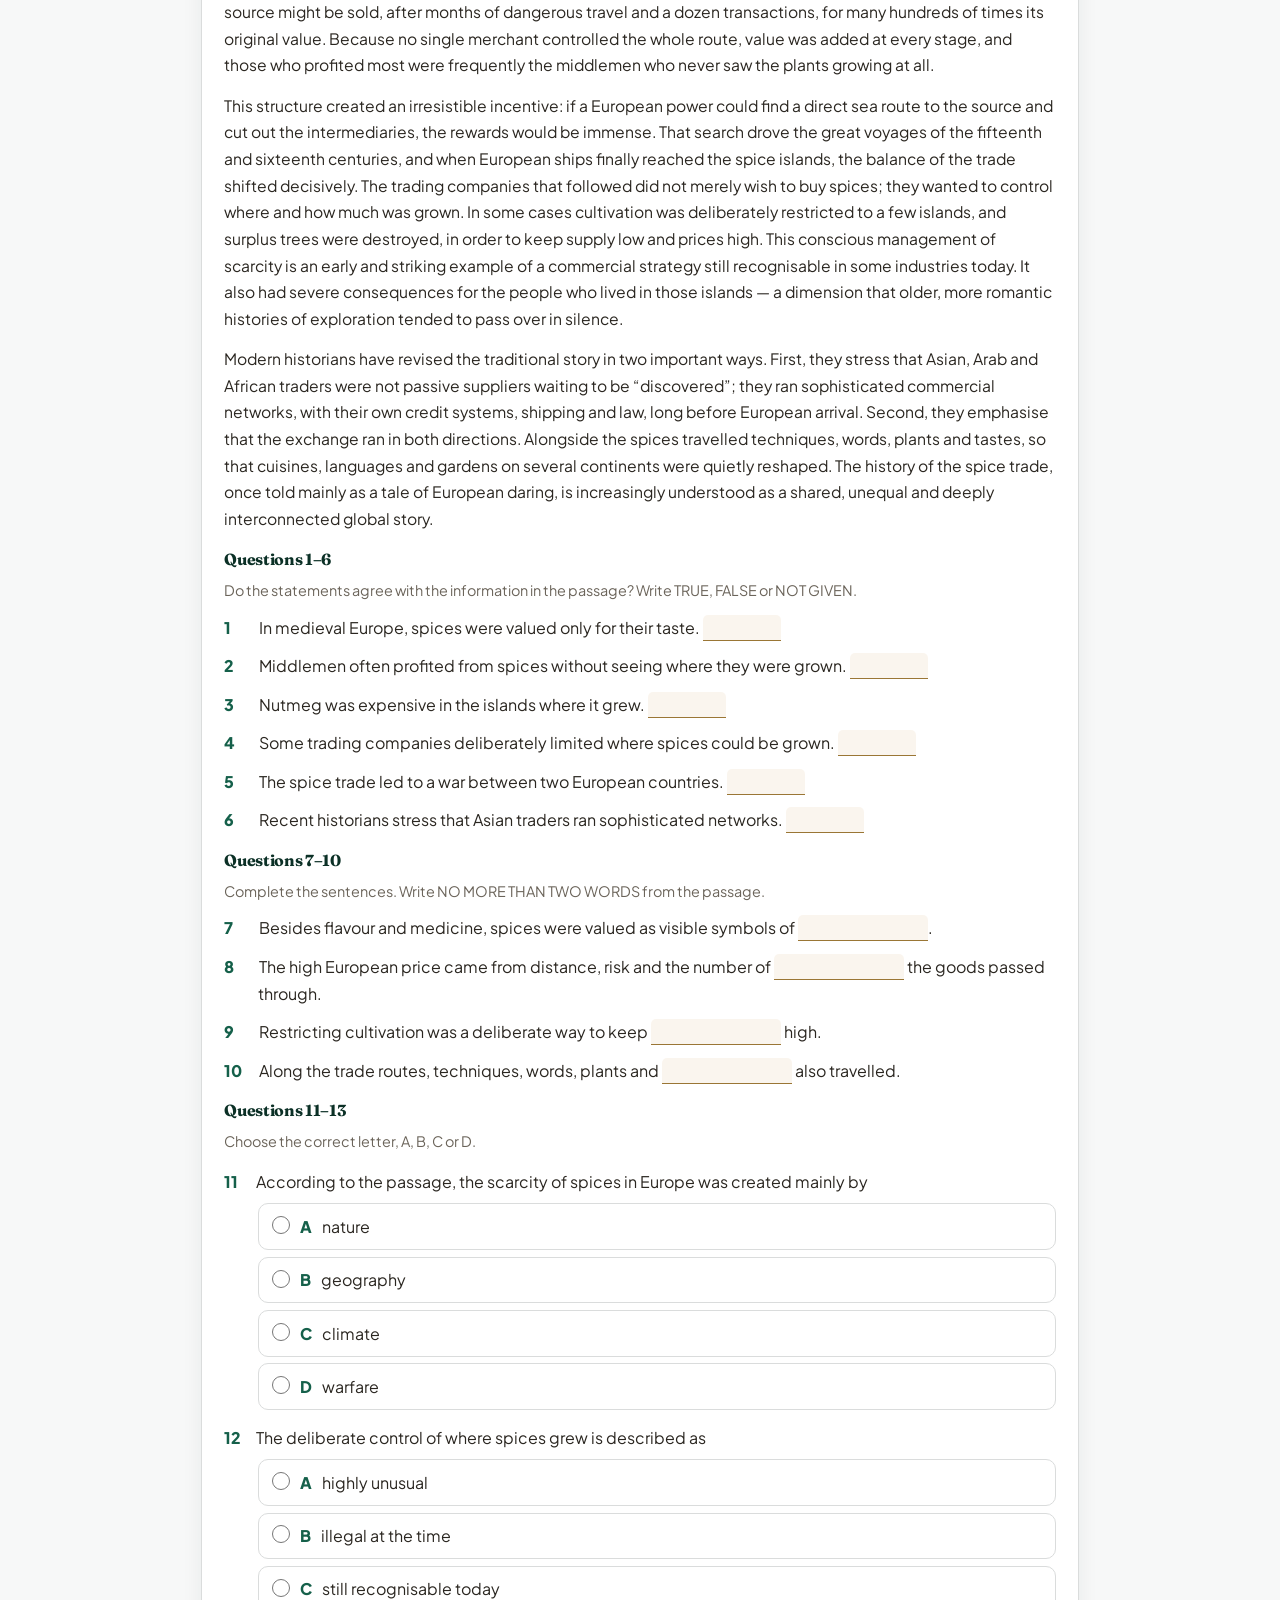
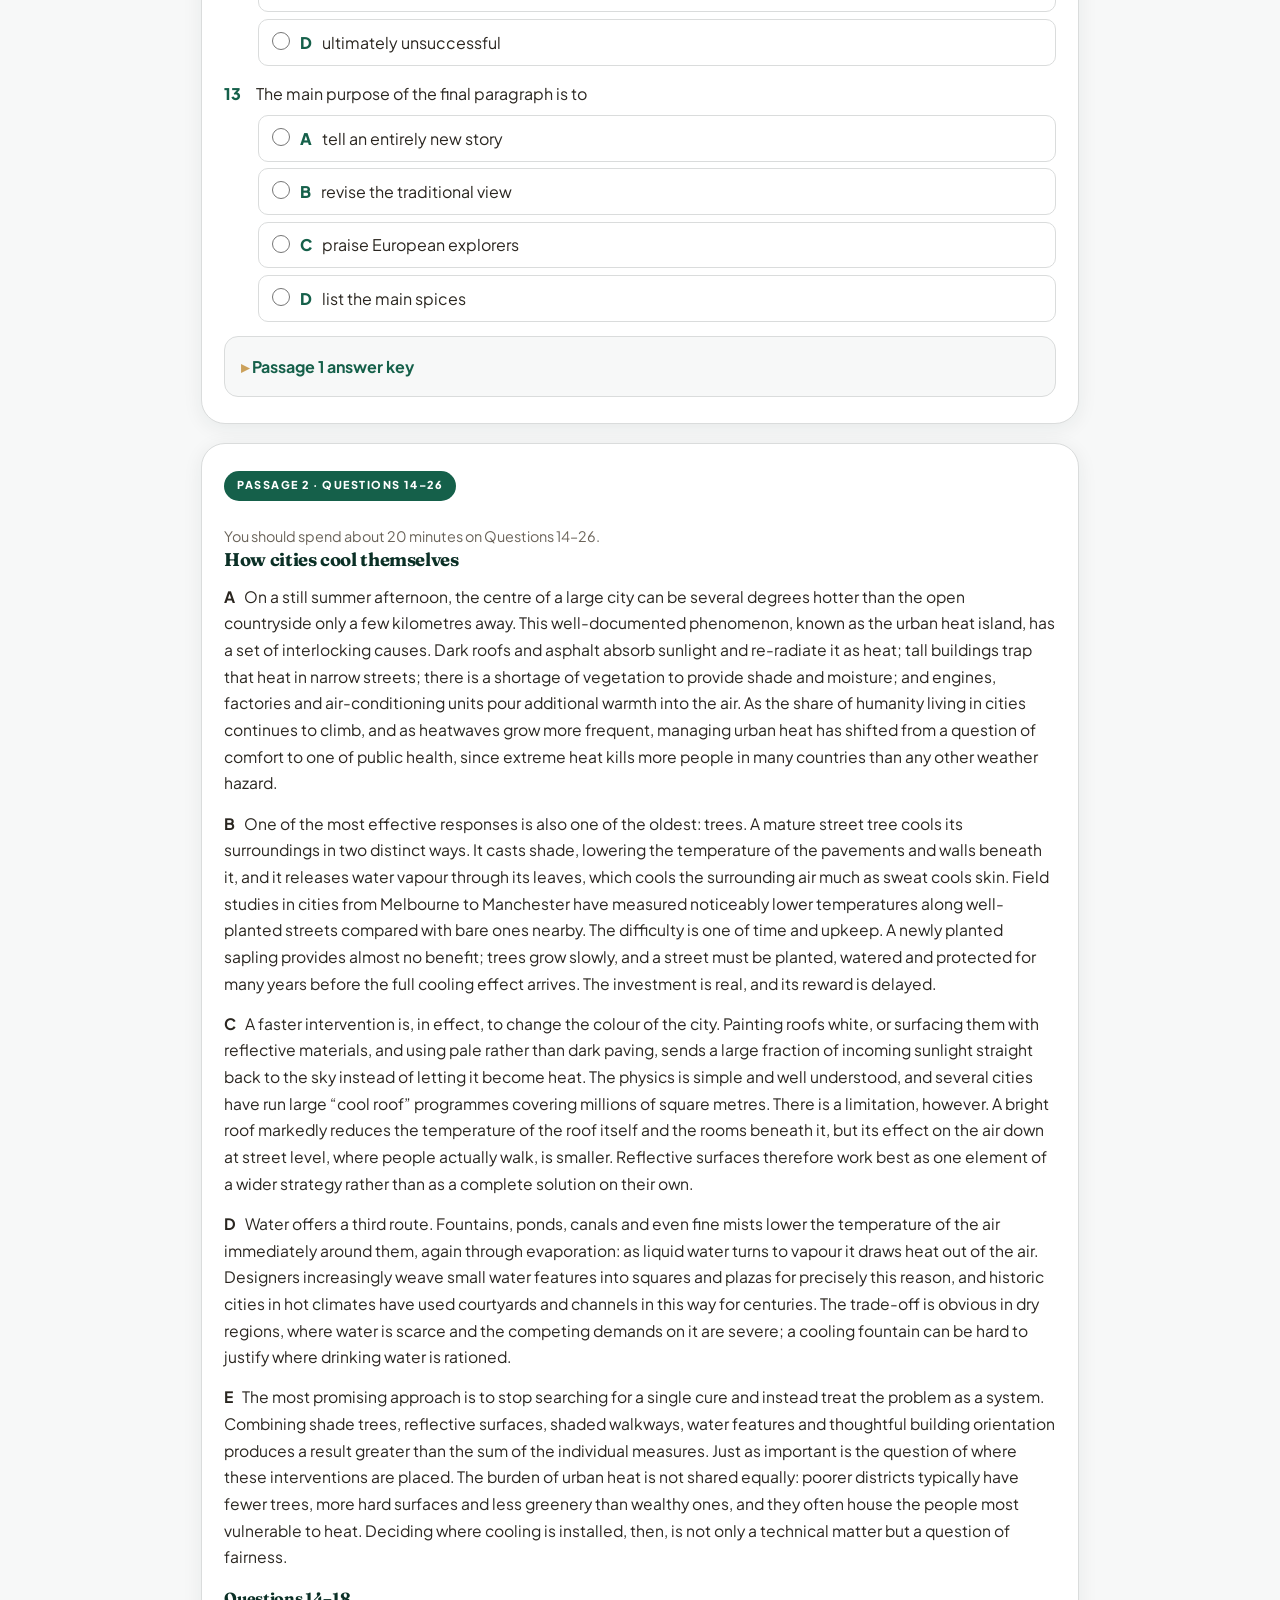
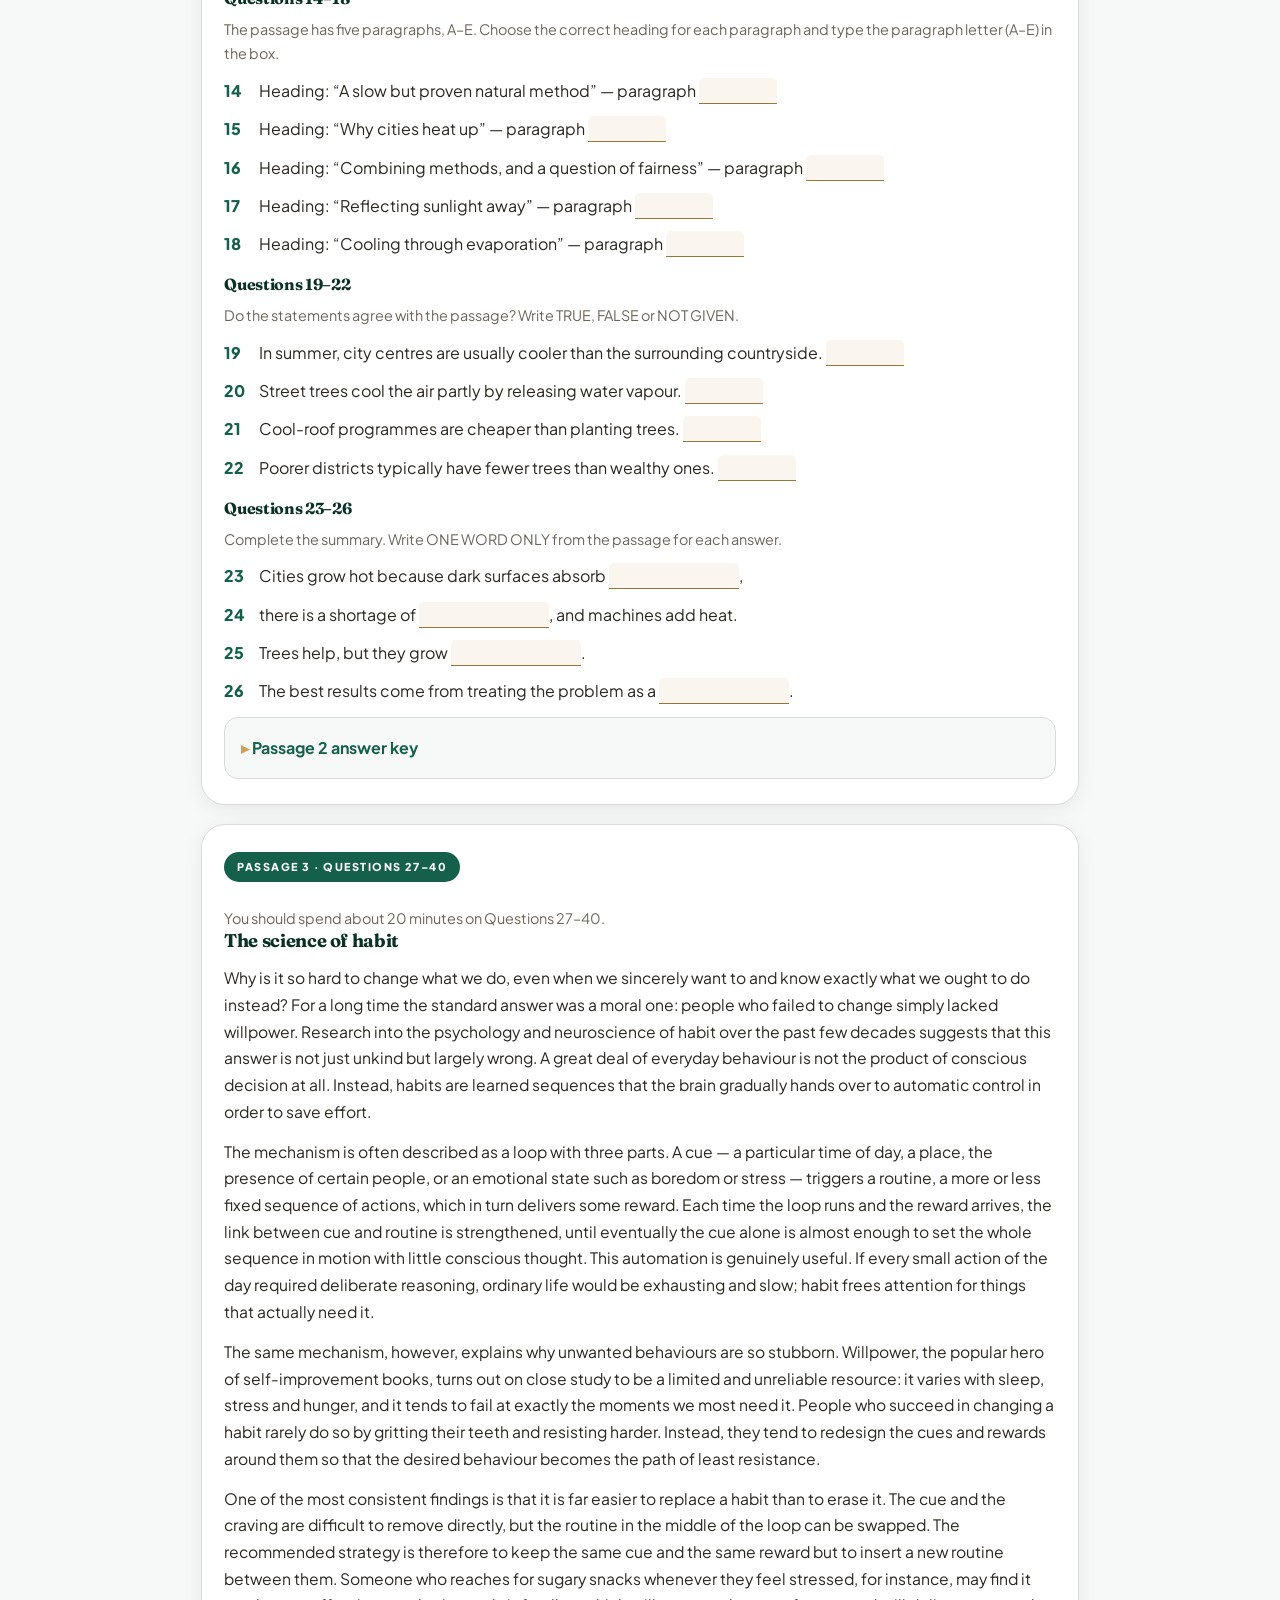
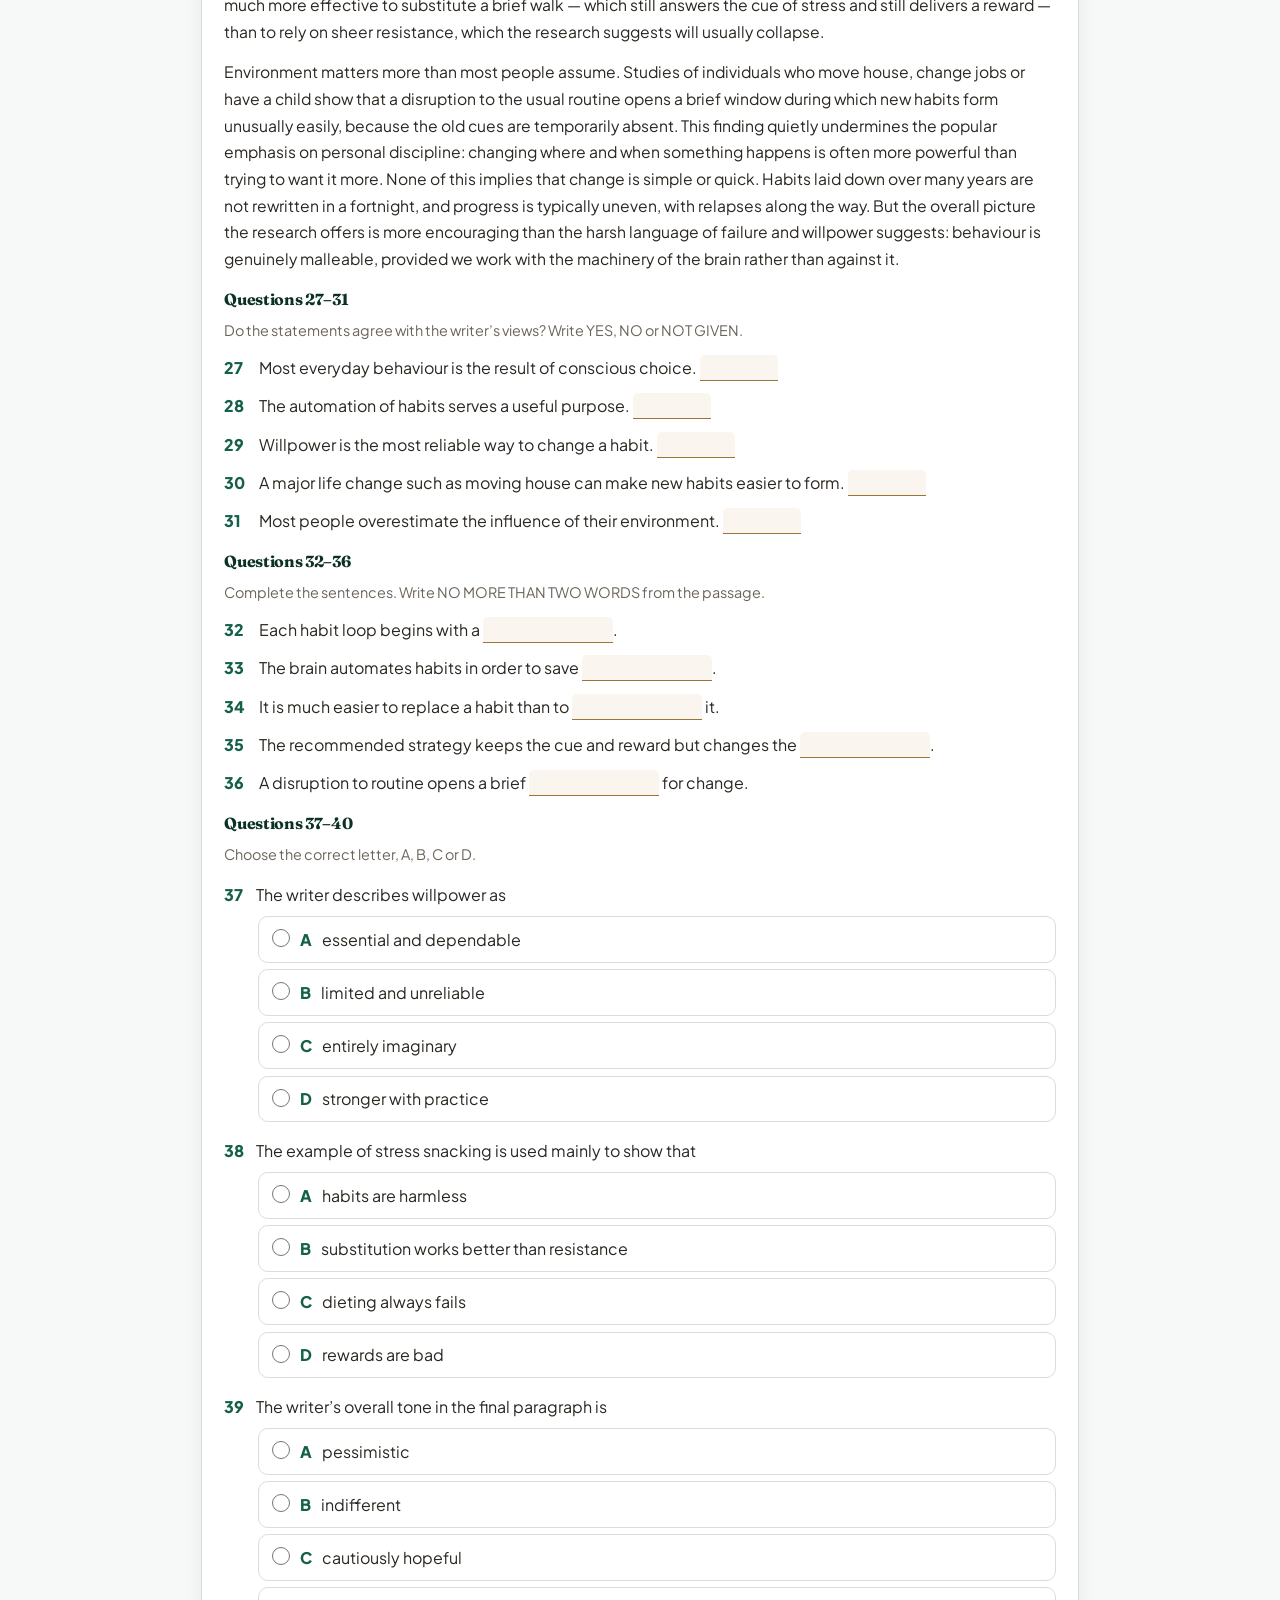
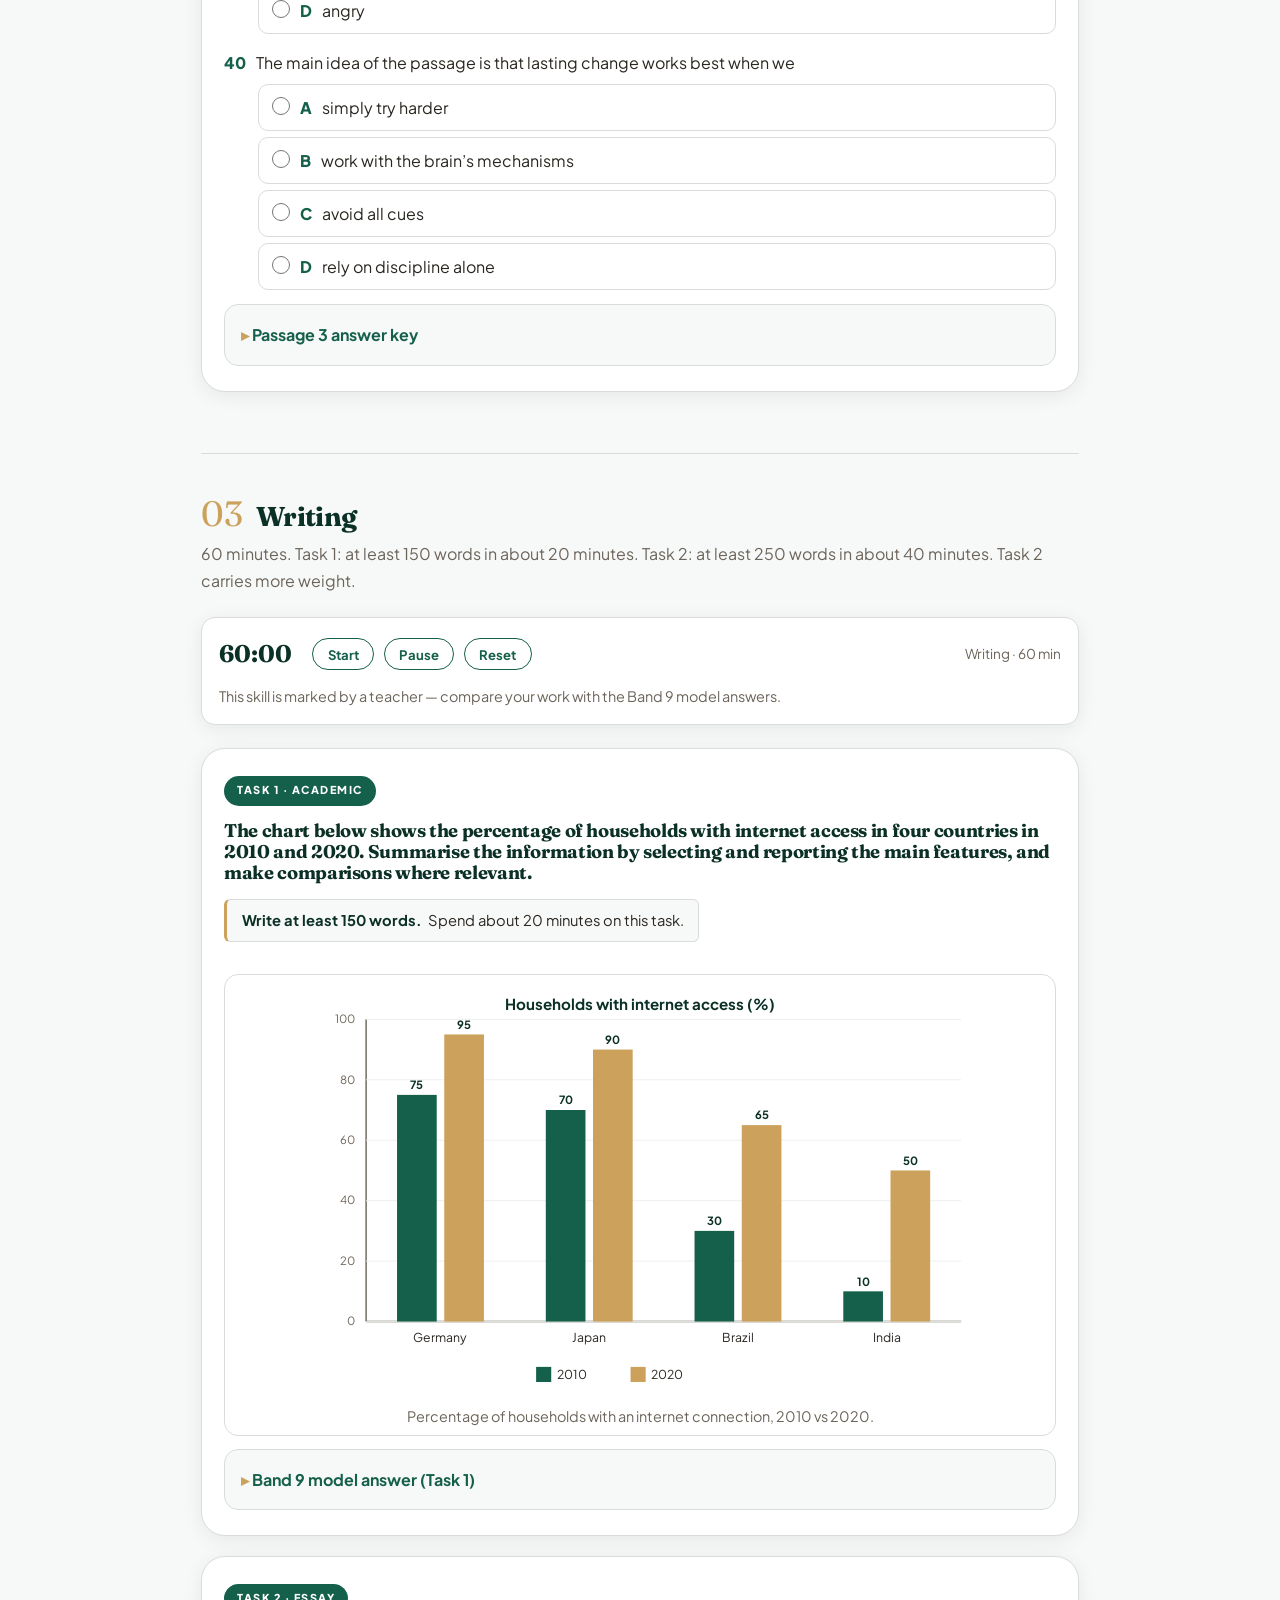
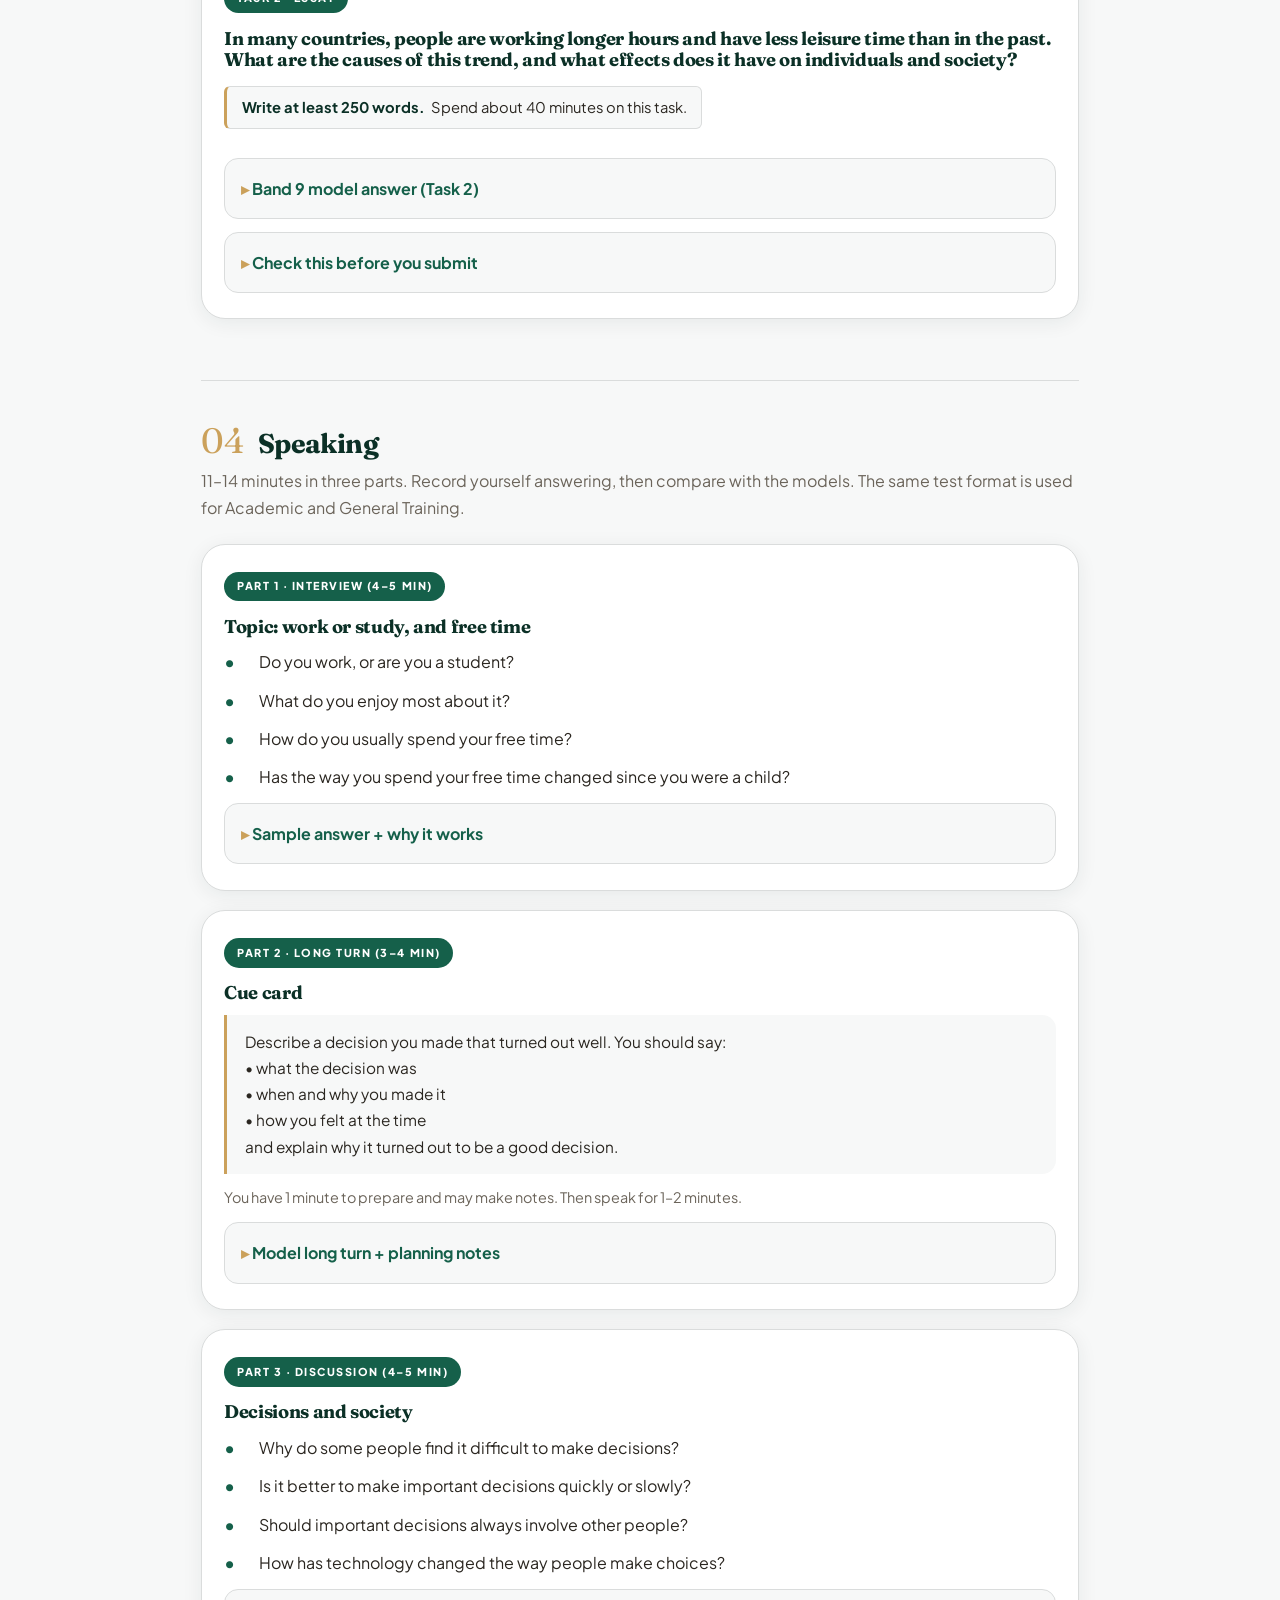
==== commit faea015c: "Add per-skill exam timer and instant auto-marking New shared ielts.js adds a countdown timer (Start/" ====
--- a/ielts-test-01.html
+++ b/ielts-test-01.html
@@ -45,6 +45,7 @@
 <section class="skill" id="listening">
   <div class="skill-head"><span class="skill-num">01</span><h2>Listening</h2></div>
   <p class="lead">4 sections, 40 questions, about 30 minutes. Play each section&rsquo;s audio once only. Spelling is graded &mdash; a misspelt word is marked wrong. Type your answers in the boxes.</p>
+  <div class="examtools" data-skill="listening" data-min="30" data-label="Listening"></div>
 
   <div class="card">
     <span class="tasktag">Section 1 &middot; Questions 1&ndash;10</span>
@@ -54,34 +55,34 @@
     <h3 style="margin-top:1rem;">Questions 1&ndash;7</h3>
     <p class="note">Complete the form. Write ONE WORD AND/OR A NUMBER for each answer.</p>
     <p><b>Riverside Sports Club &mdash; Membership Enquiry</b></p>
-    <p class="q"><b>1</b> Caller&rsquo;s surname: <input type="text" class="blank" autocomplete="off" spellcheck="false"></p>
-    <p class="q"><b>2</b> Type of membership chosen: <input type="text" class="blank" autocomplete="off" spellcheck="false"></p>
-    <p class="q"><b>3</b> Monthly fee: &pound;<input type="text" class="blank short" autocomplete="off" spellcheck="false"></p>
-    <p class="q"><b>4</b> Preferred start date: the <input type="text" class="blank short" autocomplete="off" spellcheck="false"> of June</p>
-    <p class="q"><b>5</b> Main sport of interest: <input type="text" class="blank" autocomplete="off" spellcheck="false"></p>
-    <p class="q"><b>6</b> Free induction lasts: <input type="text" class="blank short" autocomplete="off" spellcheck="false"> minutes</p>
-    <p class="q"><b>7</b> Item to bring to the first session: a <input type="text" class="blank" autocomplete="off" spellcheck="false"></p>
+    <p class="q"><b>1</b> Caller&rsquo;s surname: <input type="text" class="blank" autocomplete="off" spellcheck="false" data-skill="listening" data-q="1"></p>
+    <p class="q"><b>2</b> Type of membership chosen: <input type="text" class="blank" autocomplete="off" spellcheck="false" data-skill="listening" data-q="2"></p>
+    <p class="q"><b>3</b> Monthly fee: &pound;<input type="text" class="blank short" autocomplete="off" spellcheck="false" data-skill="listening" data-q="3"></p>
+    <p class="q"><b>4</b> Preferred start date: the <input type="text" class="blank short" autocomplete="off" spellcheck="false" data-skill="listening" data-q="4"> of June</p>
+    <p class="q"><b>5</b> Main sport of interest: <input type="text" class="blank" autocomplete="off" spellcheck="false" data-skill="listening" data-q="5"></p>
+    <p class="q"><b>6</b> Free induction lasts: <input type="text" class="blank short" autocomplete="off" spellcheck="false" data-skill="listening" data-q="6"> minutes</p>
+    <p class="q"><b>7</b> Item to bring to the first session: a <input type="text" class="blank" autocomplete="off" spellcheck="false" data-skill="listening" data-q="7"></p>
     <h3 style="margin-top:1rem;">Questions 8&ndash;10</h3>
     <p class="note">Choose the correct letter, A, B or C.</p>
-    <div class="q mcq"><span class="qn">8</span>Parking at the club is
-      <div class="opts">
-        <label><input type="radio" name="q8"><span class="ol">A</span> free for members</label>
-        <label><input type="radio" name="q8"><span class="ol">B</span> &pound;2 per visit</label>
-        <label><input type="radio" name="q8"><span class="ol">C</span> closed at weekends</label>
-      </div>
-    </div>
-    <div class="q mcq"><span class="qn">9</span>The swimming pool is closed on
-      <div class="opts">
-        <label><input type="radio" name="q9"><span class="ol">A</span> Monday mornings</label>
-        <label><input type="radio" name="q9"><span class="ol">B</span> Wednesday afternoons</label>
-        <label><input type="radio" name="q9"><span class="ol">C</span> Sunday evenings</label>
-      </div>
-    </div>
-    <div class="q mcq"><span class="qn">10</span>The caller decides to
-      <div class="opts">
-        <label><input type="radio" name="q10"><span class="ol">A</span> join immediately</label>
-        <label><input type="radio" name="q10"><span class="ol">B</span> visit the club first</label>
-        <label><input type="radio" name="q10"><span class="ol">C</span> call back next week</label>
+    <div class="q mcq" data-skill="listening" data-q="8"><span class="qn">8</span>Parking at the club is
+      <div class="opts">
+        <label><input type="radio" name="q8" value="A"><span class="ol">A</span> free for members</label>
+        <label><input type="radio" name="q8" value="B"><span class="ol">B</span> &pound;2 per visit</label>
+        <label><input type="radio" name="q8" value="C"><span class="ol">C</span> closed at weekends</label>
+      </div>
+    </div>
+    <div class="q mcq" data-skill="listening" data-q="9"><span class="qn">9</span>The swimming pool is closed on
+      <div class="opts">
+        <label><input type="radio" name="q9" value="A"><span class="ol">A</span> Monday mornings</label>
+        <label><input type="radio" name="q9" value="B"><span class="ol">B</span> Wednesday afternoons</label>
+        <label><input type="radio" name="q9" value="C"><span class="ol">C</span> Sunday evenings</label>
+      </div>
+    </div>
+    <div class="q mcq" data-skill="listening" data-q="10"><span class="qn">10</span>The caller decides to
+      <div class="opts">
+        <label><input type="radio" name="q10" value="A"><span class="ol">A</span> join immediately</label>
+        <label><input type="radio" name="q10" value="B"><span class="ol">B</span> visit the club first</label>
+        <label><input type="radio" name="q10" value="C"><span class="ol">C</span> call back next week</label>
       </div>
     </div>
   </div>
@@ -94,19 +95,19 @@
     <h3 style="margin-top:1rem;">Questions 11&ndash;15</h3>
     <p class="note">Complete the notes. Write NO MORE THAN TWO WORDS for each answer.</p>
     <p><b>Hartwood Country Park &mdash; visitor talk</b></p>
-    <p class="q"><b>11</b> The park first opened to the public in <input type="text" class="blank short" autocomplete="off" spellcheck="false">.</p>
-    <p class="q"><b>12</b> The most popular trail is called the <input type="text" class="blank" autocomplete="off" spellcheck="false"> Walk.</p>
-    <p class="q"><b>13</b> Visitors are asked not to feed the <input type="text" class="blank" autocomplete="off" spellcheck="false">.</p>
-    <p class="q"><b>14</b> The cafe is located next to the <input type="text" class="blank" autocomplete="off" spellcheck="false">.</p>
-    <p class="q"><b>15</b> Free guided tours start at <input type="text" class="blank short" autocomplete="off" spellcheck="false"> every day.</p>
+    <p class="q"><b>11</b> The park first opened to the public in <input type="text" class="blank short" autocomplete="off" spellcheck="false" data-skill="listening" data-q="11">.</p>
+    <p class="q"><b>12</b> The most popular trail is called the <input type="text" class="blank" autocomplete="off" spellcheck="false" data-skill="listening" data-q="12"> Walk.</p>
+    <p class="q"><b>13</b> Visitors are asked not to feed the <input type="text" class="blank" autocomplete="off" spellcheck="false" data-skill="listening" data-q="13">.</p>
+    <p class="q"><b>14</b> The cafe is located next to the <input type="text" class="blank" autocomplete="off" spellcheck="false" data-skill="listening" data-q="14">.</p>
+    <p class="q"><b>15</b> Free guided tours start at <input type="text" class="blank short" autocomplete="off" spellcheck="false" data-skill="listening" data-q="15"> every day.</p>
     <h3 style="margin-top:1rem;">Questions 16&ndash;20</h3>
     <p class="note">Which feature is found at each location? Choose the correct letter A&ndash;G and type it in the box.</p>
     <p class="note"><b>Features:</b> &nbsp; A &nbsp;bird hide &nbsp;&middot;&nbsp; B &nbsp;old mill &nbsp;&middot;&nbsp; C &nbsp;playground &nbsp;&middot;&nbsp; D &nbsp;rose garden &nbsp;&middot;&nbsp; E &nbsp;boathouse &nbsp;&middot;&nbsp; F &nbsp;car park &nbsp;&middot;&nbsp; G &nbsp;lookout tower</p>
-    <p class="q"><b>16</b> North of the lake: <input type="text" class="blank short" autocomplete="off" spellcheck="false"></p>
-    <p class="q"><b>17</b> Beside the main entrance: <input type="text" class="blank short" autocomplete="off" spellcheck="false"></p>
-    <p class="q"><b>18</b> At the top of the hill: <input type="text" class="blank short" autocomplete="off" spellcheck="false"></p>
-    <p class="q"><b>19</b> Along the river: <input type="text" class="blank short" autocomplete="off" spellcheck="false"></p>
-    <p class="q"><b>20</b> Behind the cafe: <input type="text" class="blank short" autocomplete="off" spellcheck="false"></p>
+    <p class="q"><b>16</b> North of the lake: <input type="text" class="blank short" autocomplete="off" spellcheck="false" data-skill="listening" data-q="16"></p>
+    <p class="q"><b>17</b> Beside the main entrance: <input type="text" class="blank short" autocomplete="off" spellcheck="false" data-skill="listening" data-q="17"></p>
+    <p class="q"><b>18</b> At the top of the hill: <input type="text" class="blank short" autocomplete="off" spellcheck="false" data-skill="listening" data-q="18"></p>
+    <p class="q"><b>19</b> Along the river: <input type="text" class="blank short" autocomplete="off" spellcheck="false" data-skill="listening" data-q="19"></p>
+    <p class="q"><b>20</b> Behind the cafe: <input type="text" class="blank short" autocomplete="off" spellcheck="false" data-skill="listening" data-q="20"></p>
   </div>
 
   <div class="card">
@@ -116,48 +117,48 @@
     </div>
     <h3 style="margin-top:1rem;">Questions 21&ndash;25</h3>
     <p class="note">Choose the correct letter, A, B or C.</p>
-    <div class="q mcq"><span class="qn">21</span>The students&rsquo; project is mainly about
-      <div class="opts">
-        <label><input type="radio" name="q21"><span class="ol">A</span> recycling habits</label>
-        <label><input type="radio" name="q21"><span class="ol">B</span> food waste</label>
-        <label><input type="radio" name="q21"><span class="ol">C</span> water use</label>
-      </div>
-    </div>
-    <div class="q mcq"><span class="qn">22</span>Maria is mainly worried that their survey sample is
-      <div class="opts">
-        <label><input type="radio" name="q22"><span class="ol">A</span> too small</label>
-        <label><input type="radio" name="q22"><span class="ol">B</span> too old</label>
-        <label><input type="radio" name="q22"><span class="ol">C</span> not honest</label>
-      </div>
-    </div>
-    <div class="q mcq"><span class="qn">23</span>The tutor advises them to
-      <div class="opts">
-        <label><input type="radio" name="q23"><span class="ol">A</span> change the topic</label>
-        <label><input type="radio" name="q23"><span class="ol">B</span> add some interviews</label>
-        <label><input type="radio" name="q23"><span class="ol">C</span> use fewer questions</label>
-      </div>
-    </div>
-    <div class="q mcq"><span class="qn">24</span>They agree to collect data over a period of
-      <div class="opts">
-        <label><input type="radio" name="q24"><span class="ol">A</span> one week</label>
-        <label><input type="radio" name="q24"><span class="ol">B</span> two weeks</label>
-        <label><input type="radio" name="q24"><span class="ol">C</span> one month</label>
-      </div>
-    </div>
-    <div class="q mcq"><span class="qn">25</span>So far, the hardest part of the project has been
-      <div class="opts">
-        <label><input type="radio" name="q25"><span class="ol">A</span> the background reading</label>
-        <label><input type="radio" name="q25"><span class="ol">B</span> the statistics</label>
-        <label><input type="radio" name="q25"><span class="ol">C</span> meeting deadlines</label>
+    <div class="q mcq" data-skill="listening" data-q="21"><span class="qn">21</span>The students&rsquo; project is mainly about
+      <div class="opts">
+        <label><input type="radio" name="q21" value="A"><span class="ol">A</span> recycling habits</label>
+        <label><input type="radio" name="q21" value="B"><span class="ol">B</span> food waste</label>
+        <label><input type="radio" name="q21" value="C"><span class="ol">C</span> water use</label>
+      </div>
+    </div>
+    <div class="q mcq" data-skill="listening" data-q="22"><span class="qn">22</span>Maria is mainly worried that their survey sample is
+      <div class="opts">
+        <label><input type="radio" name="q22" value="A"><span class="ol">A</span> too small</label>
+        <label><input type="radio" name="q22" value="B"><span class="ol">B</span> too old</label>
+        <label><input type="radio" name="q22" value="C"><span class="ol">C</span> not honest</label>
+      </div>
+    </div>
+    <div class="q mcq" data-skill="listening" data-q="23"><span class="qn">23</span>The tutor advises them to
+      <div class="opts">
+        <label><input type="radio" name="q23" value="A"><span class="ol">A</span> change the topic</label>
+        <label><input type="radio" name="q23" value="B"><span class="ol">B</span> add some interviews</label>
+        <label><input type="radio" name="q23" value="C"><span class="ol">C</span> use fewer questions</label>
+      </div>
+    </div>
+    <div class="q mcq" data-skill="listening" data-q="24"><span class="qn">24</span>They agree to collect data over a period of
+      <div class="opts">
+        <label><input type="radio" name="q24" value="A"><span class="ol">A</span> one week</label>
+        <label><input type="radio" name="q24" value="B"><span class="ol">B</span> two weeks</label>
+        <label><input type="radio" name="q24" value="C"><span class="ol">C</span> one month</label>
+      </div>
+    </div>
+    <div class="q mcq" data-skill="listening" data-q="25"><span class="qn">25</span>So far, the hardest part of the project has been
+      <div class="opts">
+        <label><input type="radio" name="q25" value="A"><span class="ol">A</span> the background reading</label>
+        <label><input type="radio" name="q25" value="B"><span class="ol">B</span> the statistics</label>
+        <label><input type="radio" name="q25" value="C"><span class="ol">C</span> meeting deadlines</label>
       </div>
     </div>
     <h3 style="margin-top:1rem;">Questions 26&ndash;30</h3>
     <p class="note">Who will do each task? Type <b>J</b> (Jacob), <b>M</b> (Maria) or <b>B</b> (both).</p>
-    <p class="q"><b>26</b> Design the questionnaire: <input type="text" class="blank short" autocomplete="off" spellcheck="false"></p>
-    <p class="q"><b>27</b> Analyse the numbers: <input type="text" class="blank short" autocomplete="off" spellcheck="false"></p>
-    <p class="q"><b>28</b> Write the introduction: <input type="text" class="blank short" autocomplete="off" spellcheck="false"></p>
-    <p class="q"><b>29</b> Prepare the slides: <input type="text" class="blank short" autocomplete="off" spellcheck="false"></p>
-    <p class="q"><b>30</b> Check the references: <input type="text" class="blank short" autocomplete="off" spellcheck="false"></p>
+    <p class="q"><b>26</b> Design the questionnaire: <input type="text" class="blank short" autocomplete="off" spellcheck="false" data-skill="listening" data-q="26"></p>
+    <p class="q"><b>27</b> Analyse the numbers: <input type="text" class="blank short" autocomplete="off" spellcheck="false" data-skill="listening" data-q="27"></p>
+    <p class="q"><b>28</b> Write the introduction: <input type="text" class="blank short" autocomplete="off" spellcheck="false" data-skill="listening" data-q="28"></p>
+    <p class="q"><b>29</b> Prepare the slides: <input type="text" class="blank short" autocomplete="off" spellcheck="false" data-skill="listening" data-q="29"></p>
+    <p class="q"><b>30</b> Check the references: <input type="text" class="blank short" autocomplete="off" spellcheck="false" data-skill="listening" data-q="30"></p>
   </div>
 
   <div class="card">
@@ -168,16 +169,16 @@
     <h3 style="margin-top:1rem;">Questions 31&ndash;40</h3>
     <p class="note">Complete the lecture notes. Write ONE WORD ONLY for each answer.</p>
     <p><b>Lecture: a short history of artificial light</b></p>
-    <p class="q"><b>31</b> The earliest lamps burned animal <input type="text" class="blank" autocomplete="off" spellcheck="false">.</p>
-    <p class="q"><b>32</b> Roman lamps were usually made of <input type="text" class="blank" autocomplete="off" spellcheck="false">.</p>
-    <p class="q"><b>33</b> Gas lighting first appeared in city <input type="text" class="blank" autocomplete="off" spellcheck="false">.</p>
-    <p class="q"><b>34</b> Early electric bulbs used a carbon <input type="text" class="blank" autocomplete="off" spellcheck="false">.</p>
-    <p class="q"><b>35</b> The main advantage of electric light over flame was greater <input type="text" class="blank" autocomplete="off" spellcheck="false">.</p>
-    <p class="q"><b>36</b> Factories were now able to operate during the <input type="text" class="blank" autocomplete="off" spellcheck="false">.</p>
-    <p class="q"><b>37</b> One modern drawback discussed is light <input type="text" class="blank" autocomplete="off" spellcheck="false">.</p>
-    <p class="q"><b>38</b> Artificial light at night can disturb the <input type="text" class="blank" autocomplete="off" spellcheck="false"> of birds.</p>
-    <p class="q"><b>39</b> Compared with older bulbs, LEDs save a great deal of <input type="text" class="blank" autocomplete="off" spellcheck="false">.</p>
-    <p class="q"><b>40</b> The speaker predicts that future lighting will become more <input type="text" class="blank" autocomplete="off" spellcheck="false">.</p>
+    <p class="q"><b>31</b> The earliest lamps burned animal <input type="text" class="blank" autocomplete="off" spellcheck="false" data-skill="listening" data-q="31">.</p>
+    <p class="q"><b>32</b> Roman lamps were usually made of <input type="text" class="blank" autocomplete="off" spellcheck="false" data-skill="listening" data-q="32">.</p>
+    <p class="q"><b>33</b> Gas lighting first appeared in city <input type="text" class="blank" autocomplete="off" spellcheck="false" data-skill="listening" data-q="33">.</p>
+    <p class="q"><b>34</b> Early electric bulbs used a carbon <input type="text" class="blank" autocomplete="off" spellcheck="false" data-skill="listening" data-q="34">.</p>
+    <p class="q"><b>35</b> The main advantage of electric light over flame was greater <input type="text" class="blank" autocomplete="off" spellcheck="false" data-skill="listening" data-q="35">.</p>
+    <p class="q"><b>36</b> Factories were now able to operate during the <input type="text" class="blank" autocomplete="off" spellcheck="false" data-skill="listening" data-q="36">.</p>
+    <p class="q"><b>37</b> One modern drawback discussed is light <input type="text" class="blank" autocomplete="off" spellcheck="false" data-skill="listening" data-q="37">.</p>
+    <p class="q"><b>38</b> Artificial light at night can disturb the <input type="text" class="blank" autocomplete="off" spellcheck="false" data-skill="listening" data-q="38"> of birds.</p>
+    <p class="q"><b>39</b> Compared with older bulbs, LEDs save a great deal of <input type="text" class="blank" autocomplete="off" spellcheck="false" data-skill="listening" data-q="39">.</p>
+    <p class="q"><b>40</b> The speaker predicts that future lighting will become more <input type="text" class="blank" autocomplete="off" spellcheck="false" data-skill="listening" data-q="40">.</p>
 
     <details>
       <summary>Full transcript (Sections 1&ndash;4)</summary>
@@ -259,6 +260,7 @@
 <section class="skill" id="reading">
   <div class="skill-head"><span class="skill-num">02</span><h2>Reading</h2></div>
   <p class="lead">3 passages, 40 questions, 60 minutes. There is no extra time to transfer answers in the real exam &mdash; type them as you go.</p>
+  <div class="examtools" data-skill="reading" data-min="60" data-label="Reading"></div>
 
   <div class="card">
     <span class="tasktag">Passage 1 &middot; Questions 1&ndash;13</span>
@@ -273,42 +275,42 @@
     </div>
     <h4 style="margin-top:1.1rem;">Questions 1&ndash;6</h4>
     <p class="note">Do the statements agree with the information in the passage? Write TRUE, FALSE or NOT GIVEN.</p>
-    <p class="q"><b>1</b> In medieval Europe, spices were valued only for their taste. <input type="text" class="blank short" autocomplete="off" spellcheck="false"></p>
-    <p class="q"><b>2</b> Middlemen often profited from spices without seeing where they were grown. <input type="text" class="blank short" autocomplete="off" spellcheck="false"></p>
-    <p class="q"><b>3</b> Nutmeg was expensive in the islands where it grew. <input type="text" class="blank short" autocomplete="off" spellcheck="false"></p>
-    <p class="q"><b>4</b> Some trading companies deliberately limited where spices could be grown. <input type="text" class="blank short" autocomplete="off" spellcheck="false"></p>
-    <p class="q"><b>5</b> The spice trade led to a war between two European countries. <input type="text" class="blank short" autocomplete="off" spellcheck="false"></p>
-    <p class="q"><b>6</b> Recent historians stress that Asian traders ran sophisticated networks. <input type="text" class="blank short" autocomplete="off" spellcheck="false"></p>
+    <p class="q"><b>1</b> In medieval Europe, spices were valued only for their taste. <input type="text" class="blank short" autocomplete="off" spellcheck="false" data-skill="reading" data-q="1"></p>
+    <p class="q"><b>2</b> Middlemen often profited from spices without seeing where they were grown. <input type="text" class="blank short" autocomplete="off" spellcheck="false" data-skill="reading" data-q="2"></p>
+    <p class="q"><b>3</b> Nutmeg was expensive in the islands where it grew. <input type="text" class="blank short" autocomplete="off" spellcheck="false" data-skill="reading" data-q="3"></p>
+    <p class="q"><b>4</b> Some trading companies deliberately limited where spices could be grown. <input type="text" class="blank short" autocomplete="off" spellcheck="false" data-skill="reading" data-q="4"></p>
+    <p class="q"><b>5</b> The spice trade led to a war between two European countries. <input type="text" class="blank short" autocomplete="off" spellcheck="false" data-skill="reading" data-q="5"></p>
+    <p class="q"><b>6</b> Recent historians stress that Asian traders ran sophisticated networks. <input type="text" class="blank short" autocomplete="off" spellcheck="false" data-skill="reading" data-q="6"></p>
     <h4 style="margin-top:1.1rem;">Questions 7&ndash;10</h4>
     <p class="note">Complete the sentences. Write NO MORE THAN TWO WORDS from the passage.</p>
-    <p class="q"><b>7</b> Besides flavour and medicine, spices were valued as visible symbols of <input type="text" class="blank" autocomplete="off" spellcheck="false">.</p>
-    <p class="q"><b>8</b> The high European price came from distance, risk and the number of <input type="text" class="blank" autocomplete="off" spellcheck="false"> the goods passed through.</p>
-    <p class="q"><b>9</b> Restricting cultivation was a deliberate way to keep <input type="text" class="blank" autocomplete="off" spellcheck="false"> high.</p>
-    <p class="q"><b>10</b> Along the trade routes, techniques, words, plants and <input type="text" class="blank" autocomplete="off" spellcheck="false"> also travelled.</p>
+    <p class="q"><b>7</b> Besides flavour and medicine, spices were valued as visible symbols of <input type="text" class="blank" autocomplete="off" spellcheck="false" data-skill="reading" data-q="7">.</p>
+    <p class="q"><b>8</b> The high European price came from distance, risk and the number of <input type="text" class="blank" autocomplete="off" spellcheck="false" data-skill="reading" data-q="8"> the goods passed through.</p>
+    <p class="q"><b>9</b> Restricting cultivation was a deliberate way to keep <input type="text" class="blank" autocomplete="off" spellcheck="false" data-skill="reading" data-q="9"> high.</p>
+    <p class="q"><b>10</b> Along the trade routes, techniques, words, plants and <input type="text" class="blank" autocomplete="off" spellcheck="false" data-skill="reading" data-q="10"> also travelled.</p>
     <h4 style="margin-top:1.1rem;">Questions 11&ndash;13</h4>
     <p class="note">Choose the correct letter, A, B, C or D.</p>
-    <div class="q mcq"><span class="qn">11</span>According to the passage, the scarcity of spices in Europe was created mainly by
-      <div class="opts">
-        <label><input type="radio" name="q11"><span class="ol">A</span> nature</label>
-        <label><input type="radio" name="q11"><span class="ol">B</span> geography</label>
-        <label><input type="radio" name="q11"><span class="ol">C</span> climate</label>
-        <label><input type="radio" name="q11"><span class="ol">D</span> warfare</label>
-      </div>
-    </div>
-    <div class="q mcq"><span class="qn">12</span>The deliberate control of where spices grew is described as
-      <div class="opts">
-        <label><input type="radio" name="q12"><span class="ol">A</span> highly unusual</label>
-        <label><input type="radio" name="q12"><span class="ol">B</span> illegal at the time</label>
-        <label><input type="radio" name="q12"><span class="ol">C</span> still recognisable today</label>
-        <label><input type="radio" name="q12"><span class="ol">D</span> ultimately unsuccessful</label>
-      </div>
-    </div>
-    <div class="q mcq"><span class="qn">13</span>The main purpose of the final paragraph is to
-      <div class="opts">
-        <label><input type="radio" name="q13"><span class="ol">A</span> tell an entirely new story</label>
-        <label><input type="radio" name="q13"><span class="ol">B</span> revise the traditional view</label>
-        <label><input type="radio" name="q13"><span class="ol">C</span> praise European explorers</label>
-        <label><input type="radio" name="q13"><span class="ol">D</span> list the main spices</label>
+    <div class="q mcq" data-skill="reading" data-q="11"><span class="qn">11</span>According to the passage, the scarcity of spices in Europe was created mainly by
+      <div class="opts">
+        <label><input type="radio" name="q11" value="A"><span class="ol">A</span> nature</label>
+        <label><input type="radio" name="q11" value="B"><span class="ol">B</span> geography</label>
+        <label><input type="radio" name="q11" value="C"><span class="ol">C</span> climate</label>
+        <label><input type="radio" name="q11" value="D"><span class="ol">D</span> warfare</label>
+      </div>
+    </div>
+    <div class="q mcq" data-skill="reading" data-q="12"><span class="qn">12</span>The deliberate control of where spices grew is described as
+      <div class="opts">
+        <label><input type="radio" name="q12" value="A"><span class="ol">A</span> highly unusual</label>
+        <label><input type="radio" name="q12" value="B"><span class="ol">B</span> illegal at the time</label>
+        <label><input type="radio" name="q12" value="C"><span class="ol">C</span> still recognisable today</label>
+        <label><input type="radio" name="q12" value="D"><span class="ol">D</span> ultimately unsuccessful</label>
+      </div>
+    </div>
+    <div class="q mcq" data-skill="reading" data-q="13"><span class="qn">13</span>The main purpose of the final paragraph is to
+      <div class="opts">
+        <label><input type="radio" name="q13" value="A"><span class="ol">A</span> tell an entirely new story</label>
+        <label><input type="radio" name="q13" value="B"><span class="ol">B</span> revise the traditional view</label>
+        <label><input type="radio" name="q13" value="C"><span class="ol">C</span> praise European explorers</label>
+        <label><input type="radio" name="q13" value="D"><span class="ol">D</span> list the main spices</label>
       </div>
     </div>
     <details>
@@ -335,23 +337,23 @@
     </div>
     <h4 style="margin-top:1.1rem;">Questions 14&ndash;18</h4>
     <p class="note">The passage has five paragraphs, A&ndash;E. Choose the correct heading for each paragraph and type the paragraph letter (A&ndash;E) in the box.</p>
-    <p class="q"><b>14</b> Heading: &ldquo;A slow but proven natural method&rdquo; &mdash; paragraph <input type="text" class="blank short" autocomplete="off" spellcheck="false"></p>
-    <p class="q"><b>15</b> Heading: &ldquo;Why cities heat up&rdquo; &mdash; paragraph <input type="text" class="blank short" autocomplete="off" spellcheck="false"></p>
-    <p class="q"><b>16</b> Heading: &ldquo;Combining methods, and a question of fairness&rdquo; &mdash; paragraph <input type="text" class="blank short" autocomplete="off" spellcheck="false"></p>
-    <p class="q"><b>17</b> Heading: &ldquo;Reflecting sunlight away&rdquo; &mdash; paragraph <input type="text" class="blank short" autocomplete="off" spellcheck="false"></p>
-    <p class="q"><b>18</b> Heading: &ldquo;Cooling through evaporation&rdquo; &mdash; paragraph <input type="text" class="blank short" autocomplete="off" spellcheck="false"></p>
+    <p class="q"><b>14</b> Heading: &ldquo;A slow but proven natural method&rdquo; &mdash; paragraph <input type="text" class="blank short" autocomplete="off" spellcheck="false" data-skill="reading" data-q="14"></p>
+    <p class="q"><b>15</b> Heading: &ldquo;Why cities heat up&rdquo; &mdash; paragraph <input type="text" class="blank short" autocomplete="off" spellcheck="false" data-skill="reading" data-q="15"></p>
+    <p class="q"><b>16</b> Heading: &ldquo;Combining methods, and a question of fairness&rdquo; &mdash; paragraph <input type="text" class="blank short" autocomplete="off" spellcheck="false" data-skill="reading" data-q="16"></p>
+    <p class="q"><b>17</b> Heading: &ldquo;Reflecting sunlight away&rdquo; &mdash; paragraph <input type="text" class="blank short" autocomplete="off" spellcheck="false" data-skill="reading" data-q="17"></p>
+    <p class="q"><b>18</b> Heading: &ldquo;Cooling through evaporation&rdquo; &mdash; paragraph <input type="text" class="blank short" autocomplete="off" spellcheck="false" data-skill="reading" data-q="18"></p>
     <h4 style="margin-top:1.1rem;">Questions 19&ndash;22</h4>
     <p class="note">Do the statements agree with the passage? Write TRUE, FALSE or NOT GIVEN.</p>
-    <p class="q"><b>19</b> In summer, city centres are usually cooler than the surrounding countryside. <input type="text" class="blank short" autocomplete="off" spellcheck="false"></p>
-    <p class="q"><b>20</b> Street trees cool the air partly by releasing water vapour. <input type="text" class="blank short" autocomplete="off" spellcheck="false"></p>
-    <p class="q"><b>21</b> Cool-roof programmes are cheaper than planting trees. <input type="text" class="blank short" autocomplete="off" spellcheck="false"></p>
-    <p class="q"><b>22</b> Poorer districts typically have fewer trees than wealthy ones. <input type="text" class="blank short" autocomplete="off" spellcheck="false"></p>
+    <p class="q"><b>19</b> In summer, city centres are usually cooler than the surrounding countryside. <input type="text" class="blank short" autocomplete="off" spellcheck="false" data-skill="reading" data-q="19"></p>
+    <p class="q"><b>20</b> Street trees cool the air partly by releasing water vapour. <input type="text" class="blank short" autocomplete="off" spellcheck="false" data-skill="reading" data-q="20"></p>
+    <p class="q"><b>21</b> Cool-roof programmes are cheaper than planting trees. <input type="text" class="blank short" autocomplete="off" spellcheck="false" data-skill="reading" data-q="21"></p>
+    <p class="q"><b>22</b> Poorer districts typically have fewer trees than wealthy ones. <input type="text" class="blank short" autocomplete="off" spellcheck="false" data-skill="reading" data-q="22"></p>
     <h4 style="margin-top:1.1rem;">Questions 23&ndash;26</h4>
     <p class="note">Complete the summary. Write ONE WORD ONLY from the passage for each answer.</p>
-    <p class="q"><b>23</b> Cities grow hot because dark surfaces absorb <input type="text" class="blank" autocomplete="off" spellcheck="false">,</p>
-    <p class="q"><b>24</b> there is a shortage of <input type="text" class="blank" autocomplete="off" spellcheck="false">, and machines add heat.</p>
-    <p class="q"><b>25</b> Trees help, but they grow <input type="text" class="blank" autocomplete="off" spellcheck="false">.</p>
-    <p class="q"><b>26</b> The best results come from treating the problem as a <input type="text" class="blank" autocomplete="off" spellcheck="false">.</p>
+    <p class="q"><b>23</b> Cities grow hot because dark surfaces absorb <input type="text" class="blank" autocomplete="off" spellcheck="false" data-skill="reading" data-q="23">,</p>
+    <p class="q"><b>24</b> there is a shortage of <input type="text" class="blank" autocomplete="off" spellcheck="false" data-skill="reading" data-q="24">, and machines add heat.</p>
+    <p class="q"><b>25</b> Trees help, but they grow <input type="text" class="blank" autocomplete="off" spellcheck="false" data-skill="reading" data-q="25">.</p>
+    <p class="q"><b>26</b> The best results come from treating the problem as a <input type="text" class="blank" autocomplete="off" spellcheck="false" data-skill="reading" data-q="26">.</p>
     <details>
       <summary>Passage 2 answer key</summary>
       <div class="body">
@@ -376,50 +378,50 @@
     </div>
     <h4 style="margin-top:1.1rem;">Questions 27&ndash;31</h4>
     <p class="note">Do the statements agree with the writer&rsquo;s views? Write YES, NO or NOT GIVEN.</p>
-    <p class="q"><b>27</b> Most everyday behaviour is the result of conscious choice. <input type="text" class="blank short" autocomplete="off" spellcheck="false"></p>
-    <p class="q"><b>28</b> The automation of habits serves a useful purpose. <input type="text" class="blank short" autocomplete="off" spellcheck="false"></p>
-    <p class="q"><b>29</b> Willpower is the most reliable way to change a habit. <input type="text" class="blank short" autocomplete="off" spellcheck="false"></p>
-    <p class="q"><b>30</b> A major life change such as moving house can make new habits easier to form. <input type="text" class="blank short" autocomplete="off" spellcheck="false"></p>
-    <p class="q"><b>31</b> Most people overestimate the influence of their environment. <input type="text" class="blank short" autocomplete="off" spellcheck="false"></p>
+    <p class="q"><b>27</b> Most everyday behaviour is the result of conscious choice. <input type="text" class="blank short" autocomplete="off" spellcheck="false" data-skill="reading" data-q="27"></p>
+    <p class="q"><b>28</b> The automation of habits serves a useful purpose. <input type="text" class="blank short" autocomplete="off" spellcheck="false" data-skill="reading" data-q="28"></p>
+    <p class="q"><b>29</b> Willpower is the most reliable way to change a habit. <input type="text" class="blank short" autocomplete="off" spellcheck="false" data-skill="reading" data-q="29"></p>
+    <p class="q"><b>30</b> A major life change such as moving house can make new habits easier to form. <input type="text" class="blank short" autocomplete="off" spellcheck="false" data-skill="reading" data-q="30"></p>
+    <p class="q"><b>31</b> Most people overestimate the influence of their environment. <input type="text" class="blank short" autocomplete="off" spellcheck="false" data-skill="reading" data-q="31"></p>
     <h4 style="margin-top:1.1rem;">Questions 32&ndash;36</h4>
     <p class="note">Complete the sentences. Write NO MORE THAN TWO WORDS from the passage.</p>
-    <p class="q"><b>32</b> Each habit loop begins with a <input type="text" class="blank" autocomplete="off" spellcheck="false">.</p>
-    <p class="q"><b>33</b> The brain automates habits in order to save <input type="text" class="blank" autocomplete="off" spellcheck="false">.</p>
-    <p class="q"><b>34</b> It is much easier to replace a habit than to <input type="text" class="blank" autocomplete="off" spellcheck="false"> it.</p>
-    <p class="q"><b>35</b> The recommended strategy keeps the cue and reward but changes the <input type="text" class="blank" autocomplete="off" spellcheck="false">.</p>
-    <p class="q"><b>36</b> A disruption to routine opens a brief <input type="text" class="blank" autocomplete="off" spellcheck="false"> for change.</p>
+    <p class="q"><b>32</b> Each habit loop begins with a <input type="text" class="blank" autocomplete="off" spellcheck="false" data-skill="reading" data-q="32">.</p>
+    <p class="q"><b>33</b> The brain automates habits in order to save <input type="text" class="blank" autocomplete="off" spellcheck="false" data-skill="reading" data-q="33">.</p>
+    <p class="q"><b>34</b> It is much easier to replace a habit than to <input type="text" class="blank" autocomplete="off" spellcheck="false" data-skill="reading" data-q="34"> it.</p>
+    <p class="q"><b>35</b> The recommended strategy keeps the cue and reward but changes the <input type="text" class="blank" autocomplete="off" spellcheck="false" data-skill="reading" data-q="35">.</p>
+    <p class="q"><b>36</b> A disruption to routine opens a brief <input type="text" class="blank" autocomplete="off" spellcheck="false" data-skill="reading" data-q="36"> for change.</p>
     <h4 style="margin-top:1.1rem;">Questions 37&ndash;40</h4>
     <p class="note">Choose the correct letter, A, B, C or D.</p>
-    <div class="q mcq"><span class="qn">37</span>The writer describes willpower as
-      <div class="opts">
-        <label><input type="radio" name="q37"><span class="ol">A</span> essential and dependable</label>
-        <label><input type="radio" name="q37"><span class="ol">B</span> limited and unreliable</label>
-        <label><input type="radio" name="q37"><span class="ol">C</span> entirely imaginary</label>
-        <label><input type="radio" name="q37"><span class="ol">D</span> stronger with practice</label>
-      </div>
-    </div>
-    <div class="q mcq"><span class="qn">38</span>The example of stress snacking is used mainly to show that
-      <div class="opts">
-        <label><input type="radio" name="q38"><span class="ol">A</span> habits are harmless</label>
-        <label><input type="radio" name="q38"><span class="ol">B</span> substitution works better than resistance</label>
-        <label><input type="radio" name="q38"><span class="ol">C</span> dieting always fails</label>
-        <label><input type="radio" name="q38"><span class="ol">D</span> rewards are bad</label>
-      </div>
-    </div>
-    <div class="q mcq"><span class="qn">39</span>The writer&rsquo;s overall tone in the final paragraph is
-      <div class="opts">
-        <label><input type="radio" name="q39"><span class="ol">A</span> pessimistic</label>
-        <label><input type="radio" name="q39"><span class="ol">B</span> indifferent</label>
-        <label><input type="radio" name="q39"><span class="ol">C</span> cautiously hopeful</label>
-        <label><input type="radio" name="q39"><span class="ol">D</span> angry</label>
-      </div>
-    </div>
-    <div class="q mcq"><span class="qn">40</span>The main idea of the passage is that lasting change works best when we
-      <div class="opts">
-        <label><input type="radio" name="q40"><span class="ol">A</span> simply try harder</label>
-        <label><input type="radio" name="q40"><span class="ol">B</span> work with the brain&rsquo;s mechanisms</label>
-        <label><input type="radio" name="q40"><span class="ol">C</span> avoid all cues</label>
-        <label><input type="radio" name="q40"><span class="ol">D</span> rely on discipline alone</label>
+    <div class="q mcq" data-skill="reading" data-q="37"><span class="qn">37</span>The writer describes willpower as
+      <div class="opts">
+        <label><input type="radio" name="q37" value="A"><span class="ol">A</span> essential and dependable</label>
+        <label><input type="radio" name="q37" value="B"><span class="ol">B</span> limited and unreliable</label>
+        <label><input type="radio" name="q37" value="C"><span class="ol">C</span> entirely imaginary</label>
+        <label><input type="radio" name="q37" value="D"><span class="ol">D</span> stronger with practice</label>
+      </div>
+    </div>
+    <div class="q mcq" data-skill="reading" data-q="38"><span class="qn">38</span>The example of stress snacking is used mainly to show that
+      <div class="opts">
+        <label><input type="radio" name="q38" value="A"><span class="ol">A</span> habits are harmless</label>
+        <label><input type="radio" name="q38" value="B"><span class="ol">B</span> substitution works better than resistance</label>
+        <label><input type="radio" name="q38" value="C"><span class="ol">C</span> dieting always fails</label>
+        <label><input type="radio" name="q38" value="D"><span class="ol">D</span> rewards are bad</label>
+      </div>
+    </div>
+    <div class="q mcq" data-skill="reading" data-q="39"><span class="qn">39</span>The writer&rsquo;s overall tone in the final paragraph is
+      <div class="opts">
+        <label><input type="radio" name="q39" value="A"><span class="ol">A</span> pessimistic</label>
+        <label><input type="radio" name="q39" value="B"><span class="ol">B</span> indifferent</label>
+        <label><input type="radio" name="q39" value="C"><span class="ol">C</span> cautiously hopeful</label>
+        <label><input type="radio" name="q39" value="D"><span class="ol">D</span> angry</label>
+      </div>
+    </div>
+    <div class="q mcq" data-skill="reading" data-q="40"><span class="qn">40</span>The main idea of the passage is that lasting change works best when we
+      <div class="opts">
+        <label><input type="radio" name="q40" value="A"><span class="ol">A</span> simply try harder</label>
+        <label><input type="radio" name="q40" value="B"><span class="ol">B</span> work with the brain&rsquo;s mechanisms</label>
+        <label><input type="radio" name="q40" value="C"><span class="ol">C</span> avoid all cues</label>
+        <label><input type="radio" name="q40" value="D"><span class="ol">D</span> rely on discipline alone</label>
       </div>
     </div>
     <details>
@@ -439,6 +441,7 @@
 <section class="skill" id="writing">
   <div class="skill-head"><span class="skill-num">03</span><h2>Writing</h2></div>
   <p class="lead">60 minutes. Task 1: at least 150 words in about 20 minutes. Task 2: at least 250 words in about 40 minutes. Task 2 carries more weight.</p>
+  <div class="examtools" data-skill="writing" data-min="60" data-label="Writing"></div>
 
   <div class="card">
     <span class="tasktag">Task 1 &middot; Academic</span>
@@ -631,5 +634,27 @@
   });
 </script>
 
+<script>
+window.IELTS_KEY = {
+  listening: {
+    "1":"Donovan","2":"standard","3":"45","4":["14th","fourteenth"],"5":"swimming",
+    "6":["60","sixty"],"7":"towel","8":"B","9":"B","10":"B",
+    "11":"1958","12":"Bluebell","13":"deer","14":"lake","15":["11","eleven","11am"],
+    "16":"A","17":"F","18":"G","19":"B","20":"C",
+    "21":"B","22":"A","23":"B","24":"B","25":"B","26":"J","27":"M","28":"B","29":"M","30":"J",
+    "31":"fat","32":"clay","33":"streets","34":"filament","35":"safety",
+    "36":"night","37":"pollution","38":"migration","39":"energy","40":"intelligent"
+  },
+  reading: {
+    "1":"false","2":"true","3":"false","4":"true","5":"not given","6":"true",
+    "7":"wealth","8":["hands","middlemen"],"9":"prices","10":"tastes","11":"B","12":"C","13":"B",
+    "14":"B","15":"A","16":"E","17":"C","18":"D","19":"false","20":"true","21":"not given","22":"true",
+    "23":"sunlight","24":"vegetation","25":"slowly","26":"system",
+    "27":"no","28":"yes","29":"no","30":"yes","31":"no",
+    "32":"cue","33":"effort","34":"erase","35":"routine","36":"window","37":"B","38":"B","39":"C","40":"B"
+  }
+};
+</script>
+<script src="ielts.js"></script>
 </body>
 </html>
--- a/ielts.css
+++ b/ielts.css
@@ -78,6 +78,26 @@
 figure.chart{margin:1rem 0 0;background:var(--white);border:1px solid var(--cream-rich);border-radius:var(--radius);padding:1rem 0.6rem 0.4rem;}
 figure.chart svg{width:100%;height:auto;max-width:680px;display:block;margin:0 auto;}
 figure.chart figcaption{text-align:center;margin-top:0.4rem;}
+.examtools{background:var(--white);border:1px solid var(--cream-rich);border-radius:var(--radius);padding:1rem 1.1rem;margin:0.6rem 0 1.4rem;box-shadow:var(--shadow);}
+.et-timer{display:flex;align-items:center;flex-wrap:wrap;gap:0.6rem;}
+.et-clock{font-family:var(--font-display);font-weight:700;font-size:1.5rem;color:var(--forest-deep);min-width:5.2rem;font-variant-numeric:tabular-nums;}
+.et-timer.et-run .et-clock{color:var(--forest-light);}
+.et-timer.et-done .et-clock{color:var(--terra);font-size:1.05rem;}
+.et-btn{cursor:pointer;border:1.5px solid var(--forest);background:transparent;color:var(--forest);font-family:var(--font-body);font-weight:700;font-size:0.82rem;padding:0.4rem 0.9rem;border-radius:50px;}
+.et-btn:hover{background:var(--forest);color:#fff;}
+.et-label{font-size:0.85rem;color:var(--text-light);margin-left:auto;}
+.et-check{margin-top:0.9rem;cursor:pointer;border:none;background:var(--forest-deep);color:#fff;font-family:var(--font-body);font-weight:700;font-size:0.92rem;padding:0.7rem 1.5rem;border-radius:50px;box-shadow:0 8px 24px rgba(11,48,38,0.18);}
+.et-check:hover{background:var(--forest);}
+.et-result{display:none;margin-top:1rem;padding-top:0.9rem;border-top:1px solid var(--cream-rich);}
+.et-result.show{display:block;}
+.et-score{font-family:var(--font-display);font-size:2rem;color:var(--forest-deep);line-height:1;}
+.et-band{font-size:1rem;color:var(--text);margin-top:0.2rem;}
+.et-band b{color:var(--gold-dark);}
+input.blank.ans-ok{background:rgba(31,125,96,0.16);border-bottom-color:var(--forest);}
+input.blank.ans-bad{background:rgba(194,104,63,0.16);border-bottom-color:var(--terra);}
+.mcq .opts label.ans-ok{border-color:var(--forest);background:rgba(31,125,96,0.14);}
+.mcq .opts label.ans-bad{border-color:var(--terra);background:rgba(194,104,63,0.14);}
+@media print{.examtools{display:none!important;}}
 .btn{display:inline-flex;align-items:center;gap:0.5rem;border:none;cursor:pointer;font-family:var(--font-body);font-weight:700;font-size:0.92rem;padding:0.85rem 1.7rem;border-radius:50px;text-decoration:none;}
 .btn-primary{background:var(--forest-deep);color:#fff;box-shadow:0 8px 24px rgba(11,48,38,0.20);}
 .btn-gold{background:var(--gold);color:var(--forest-deep);}
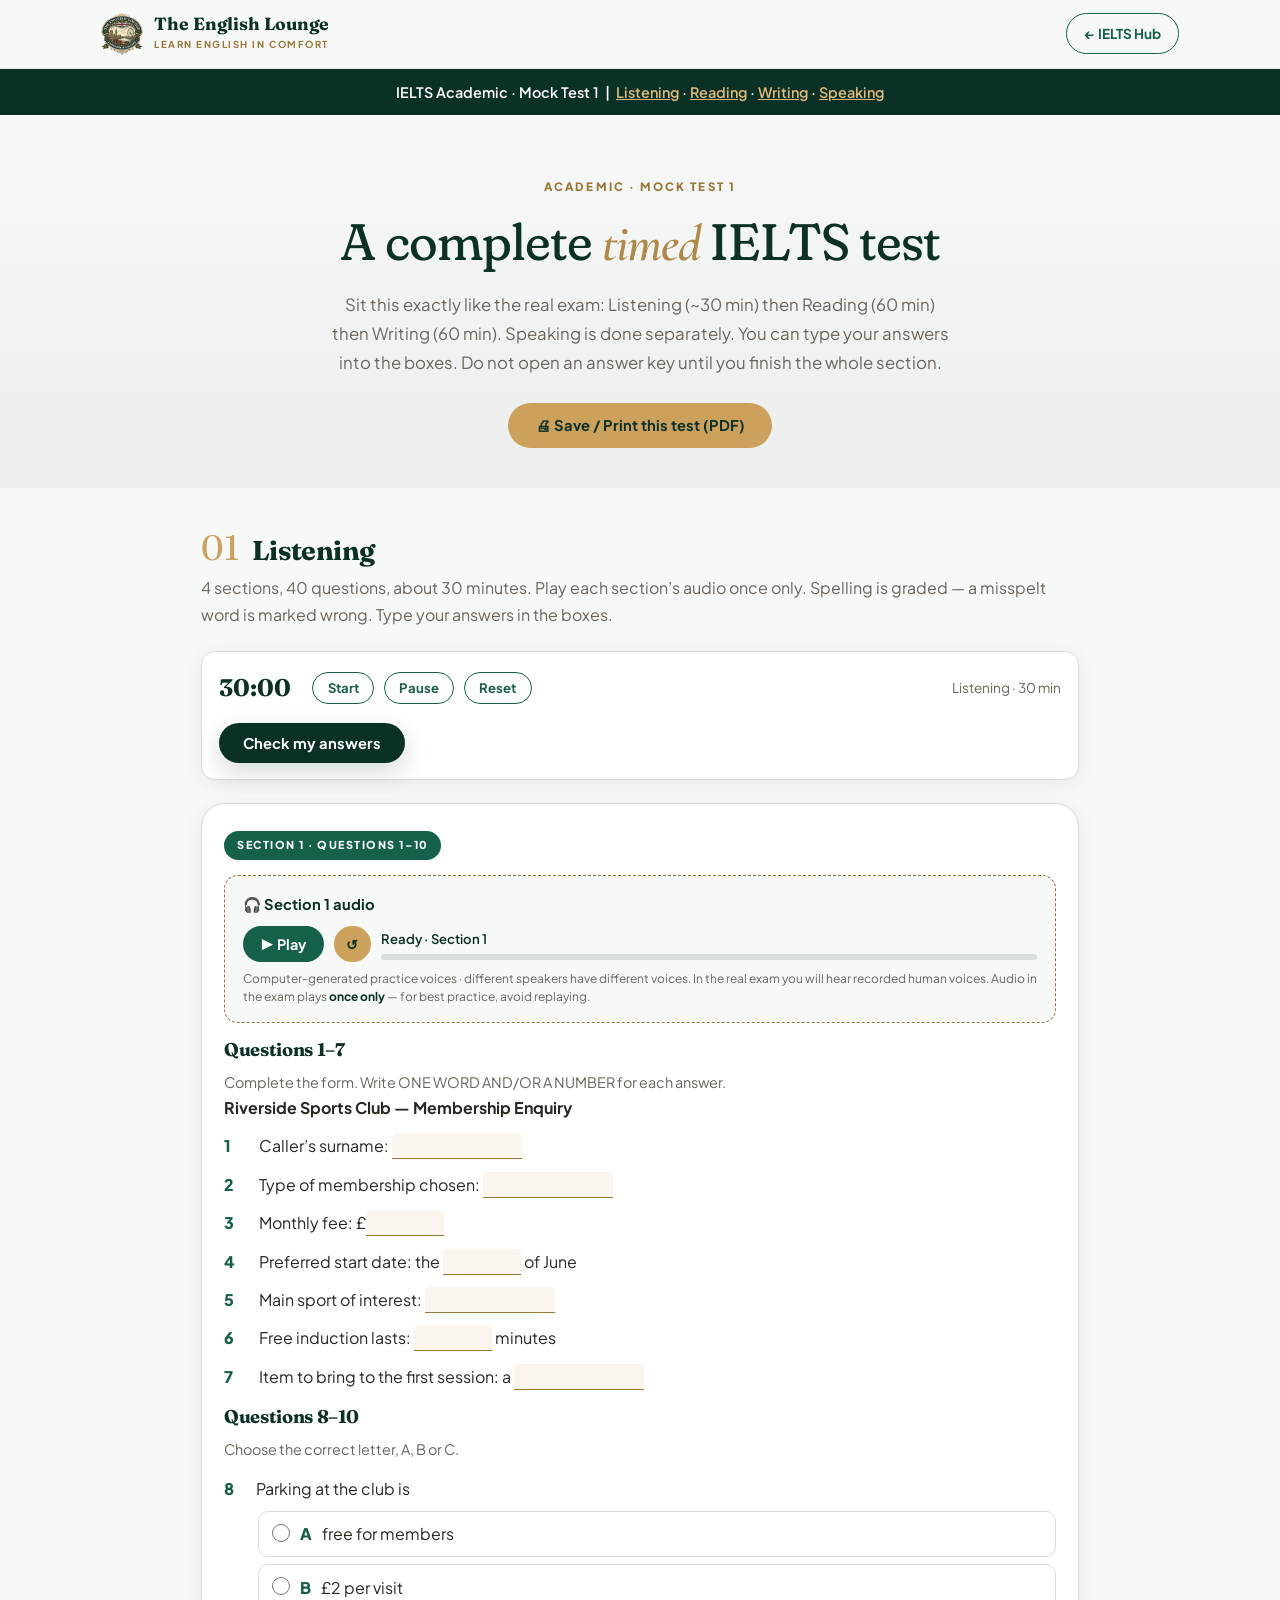
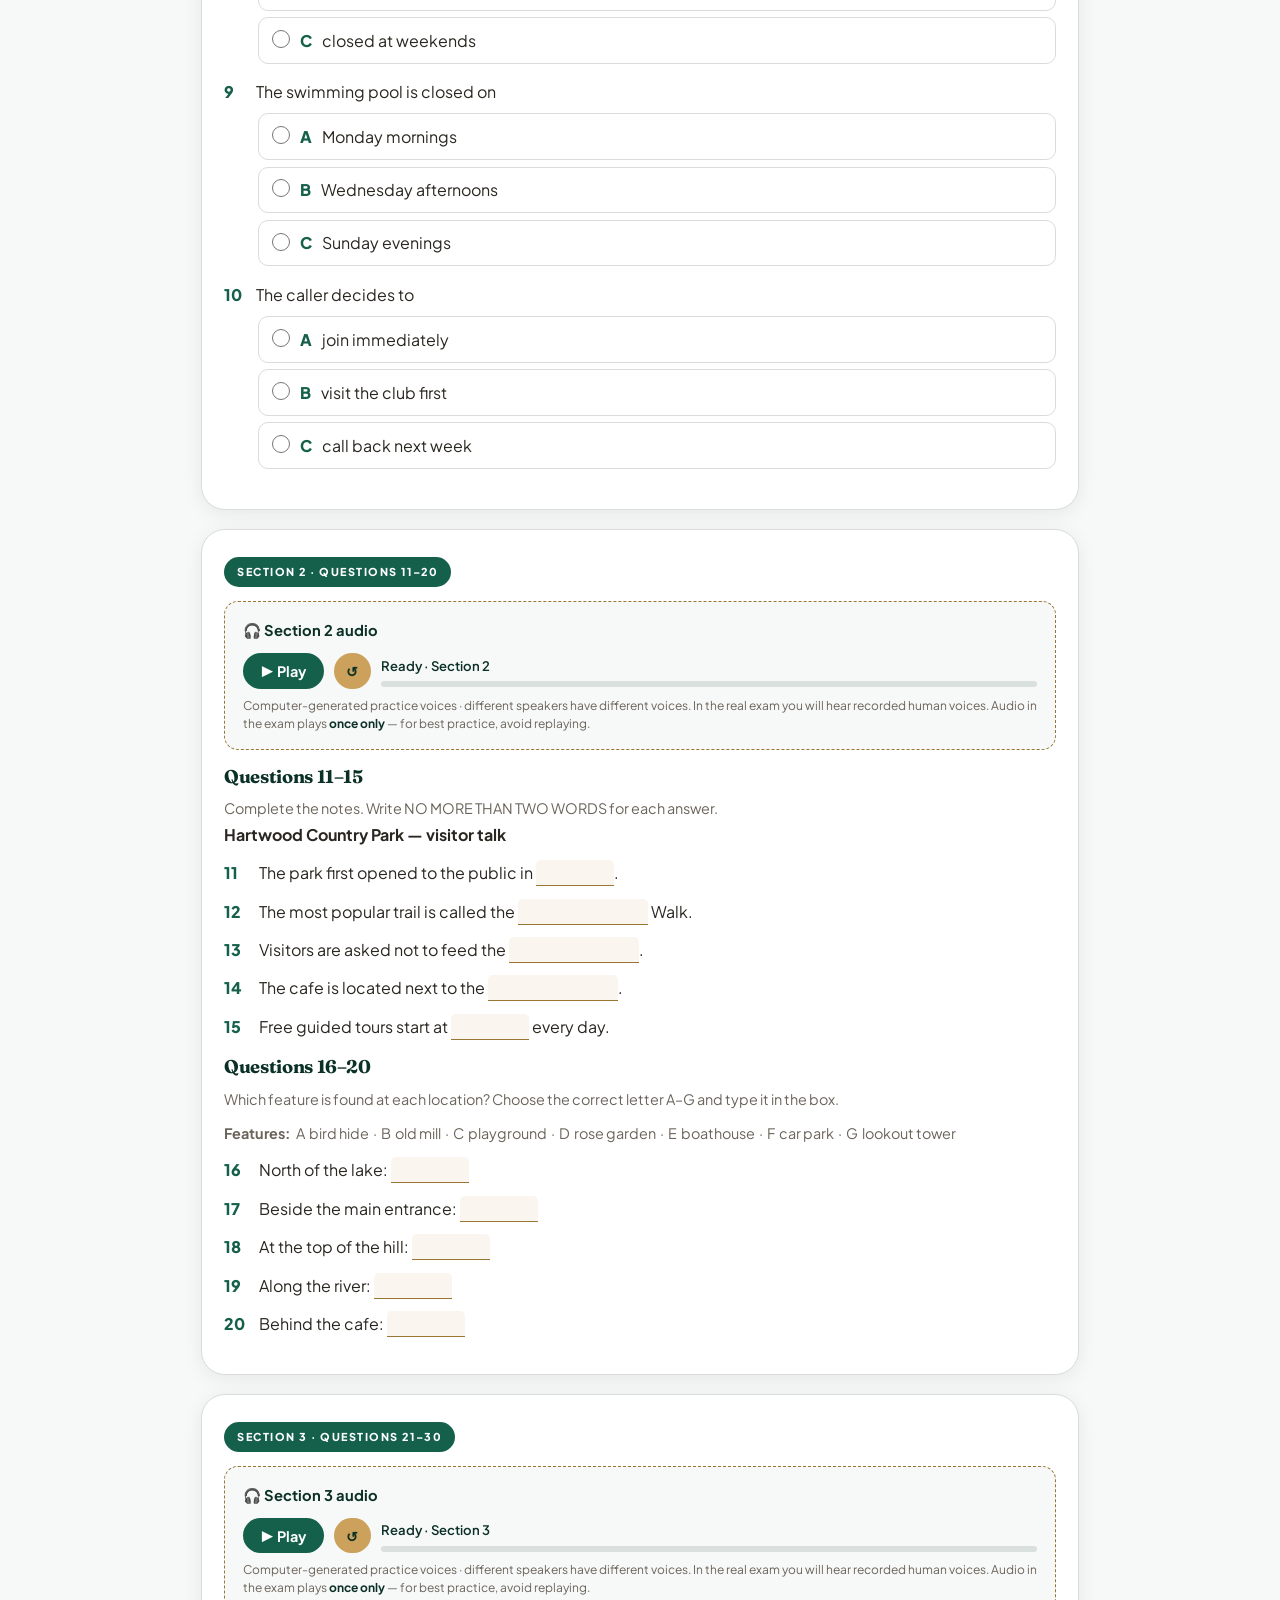
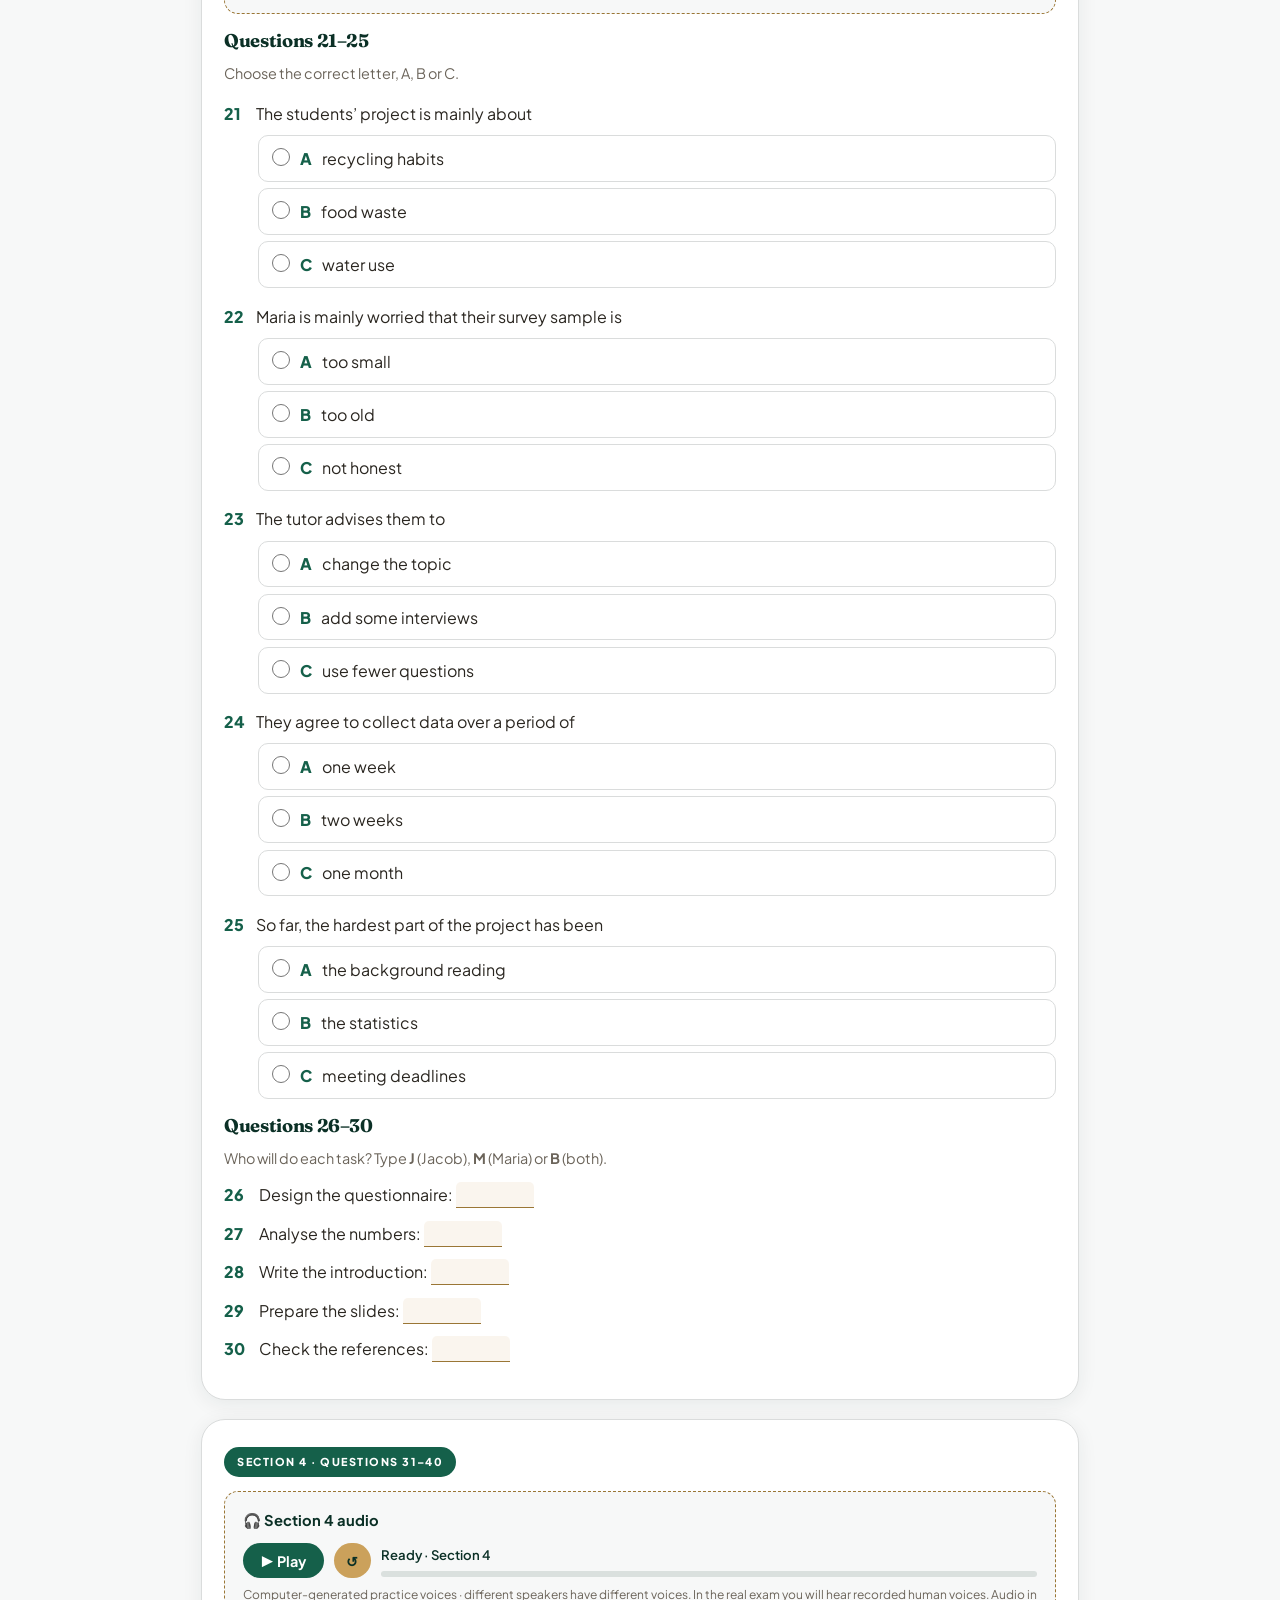
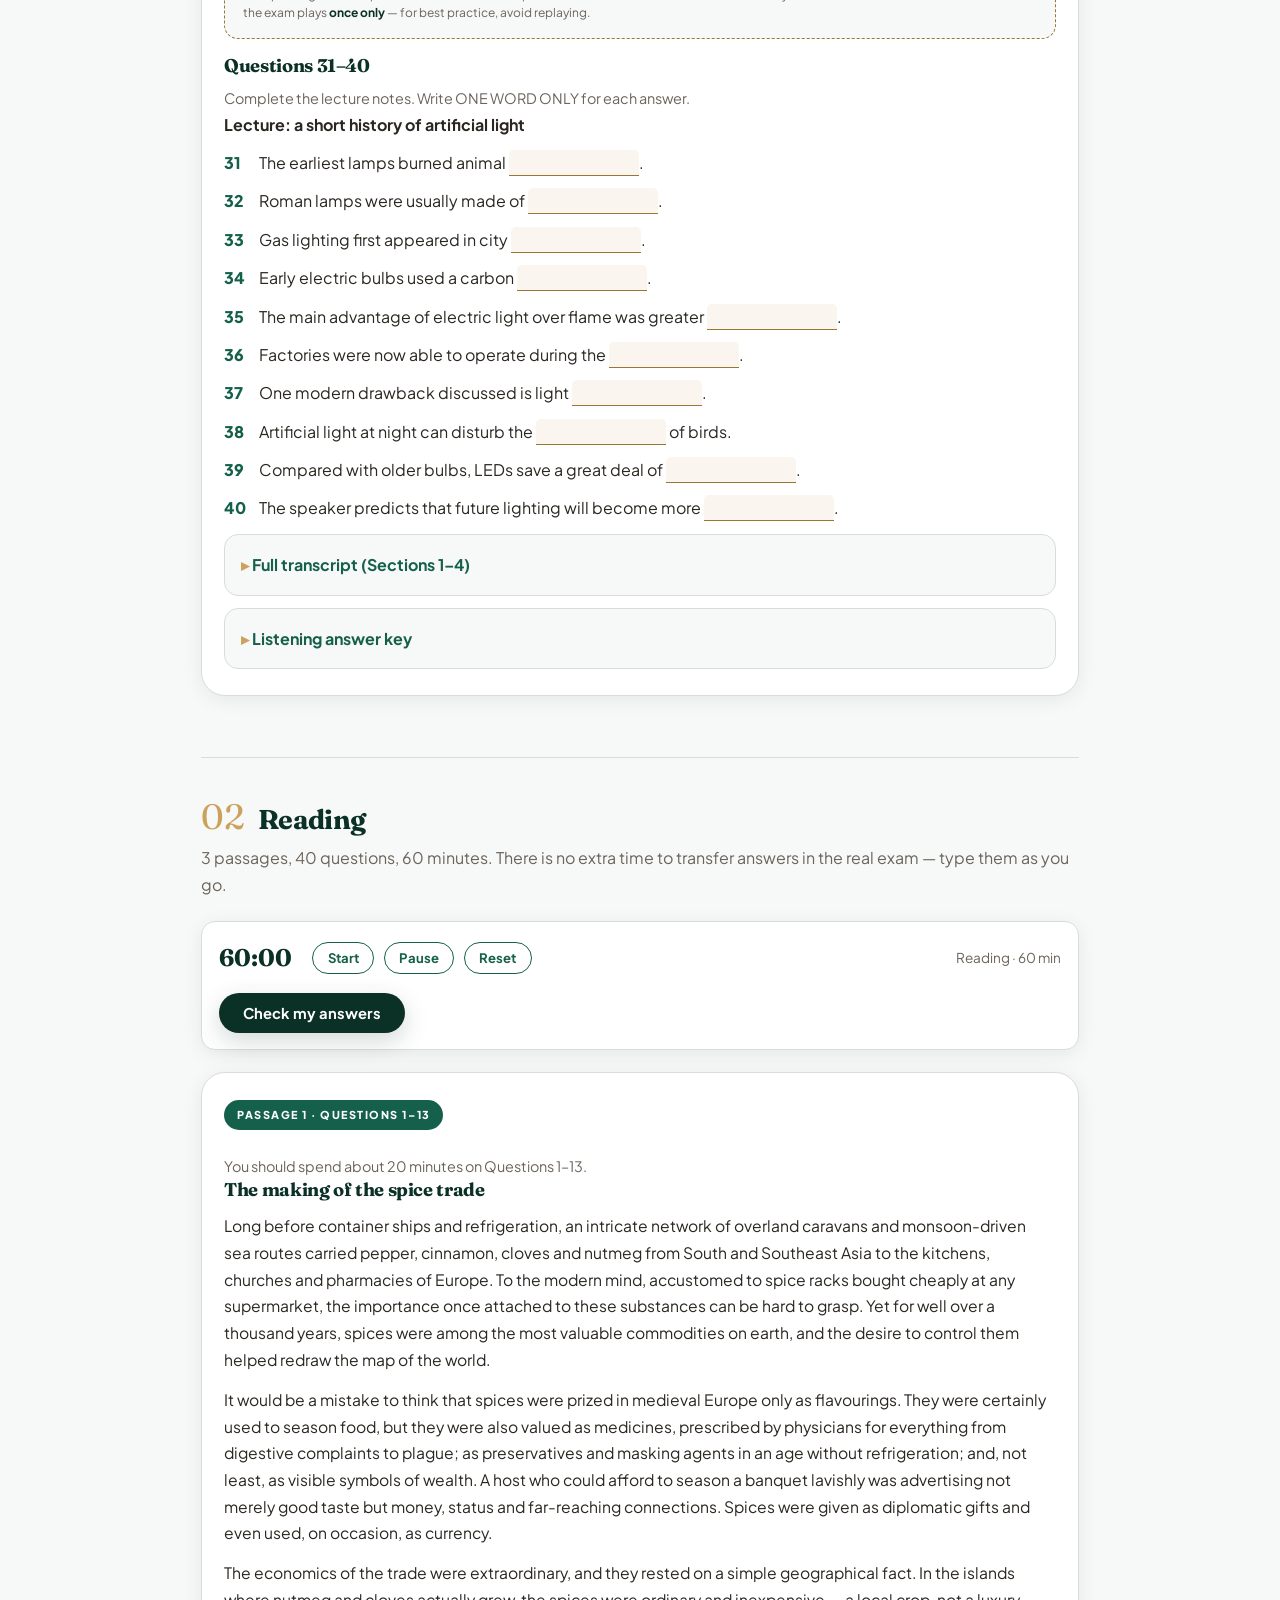
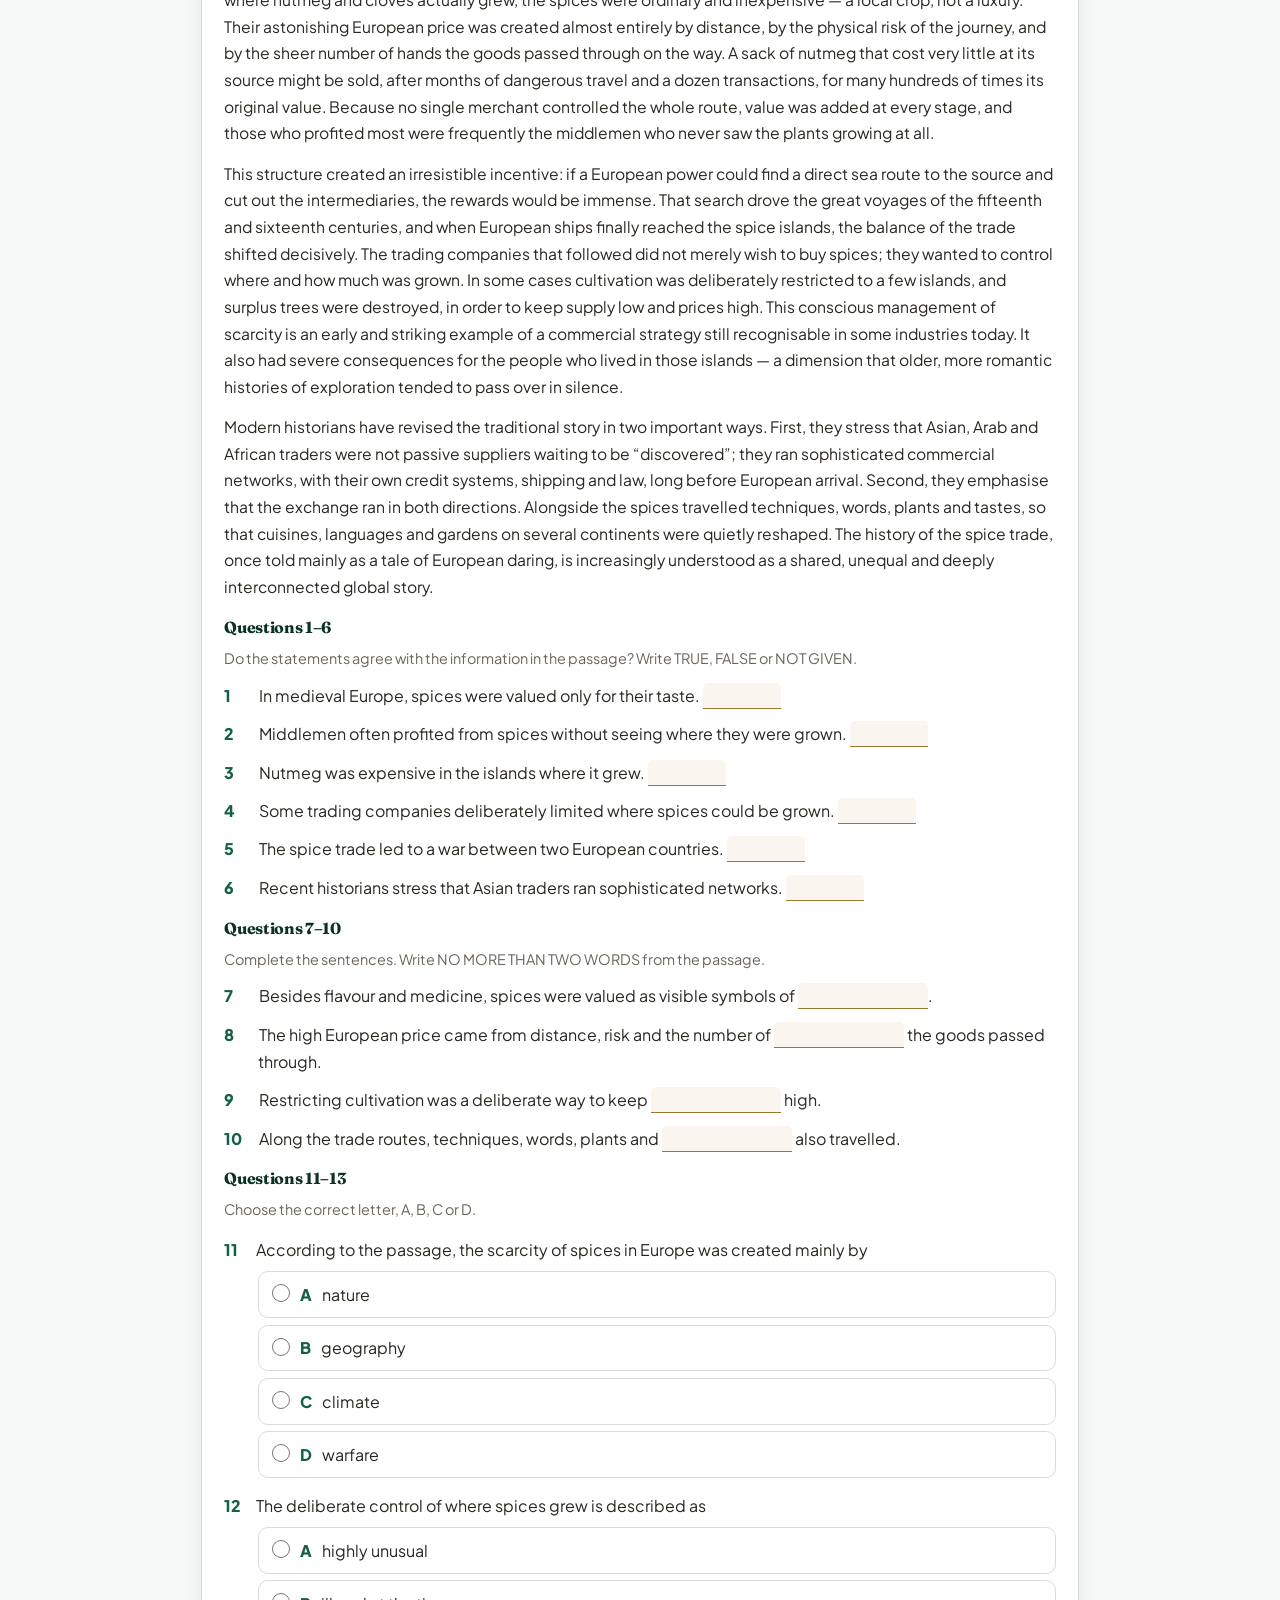
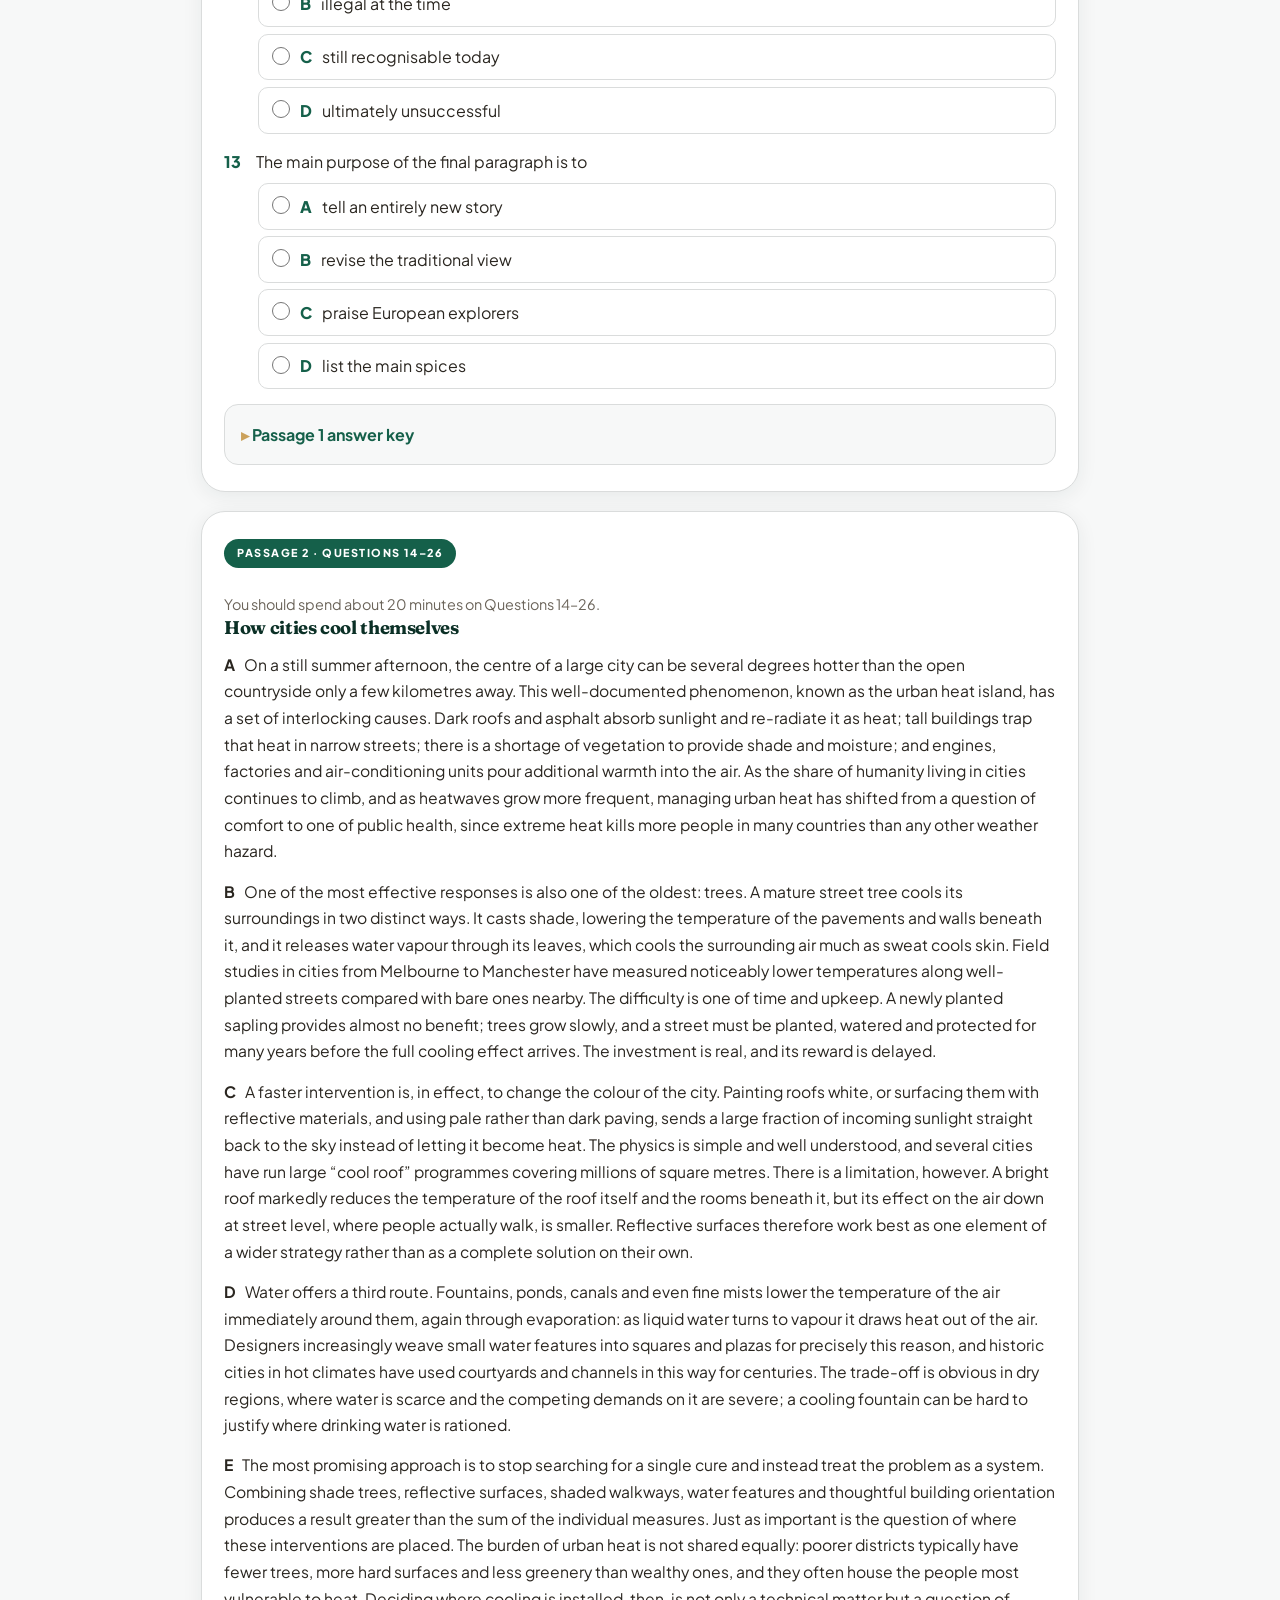
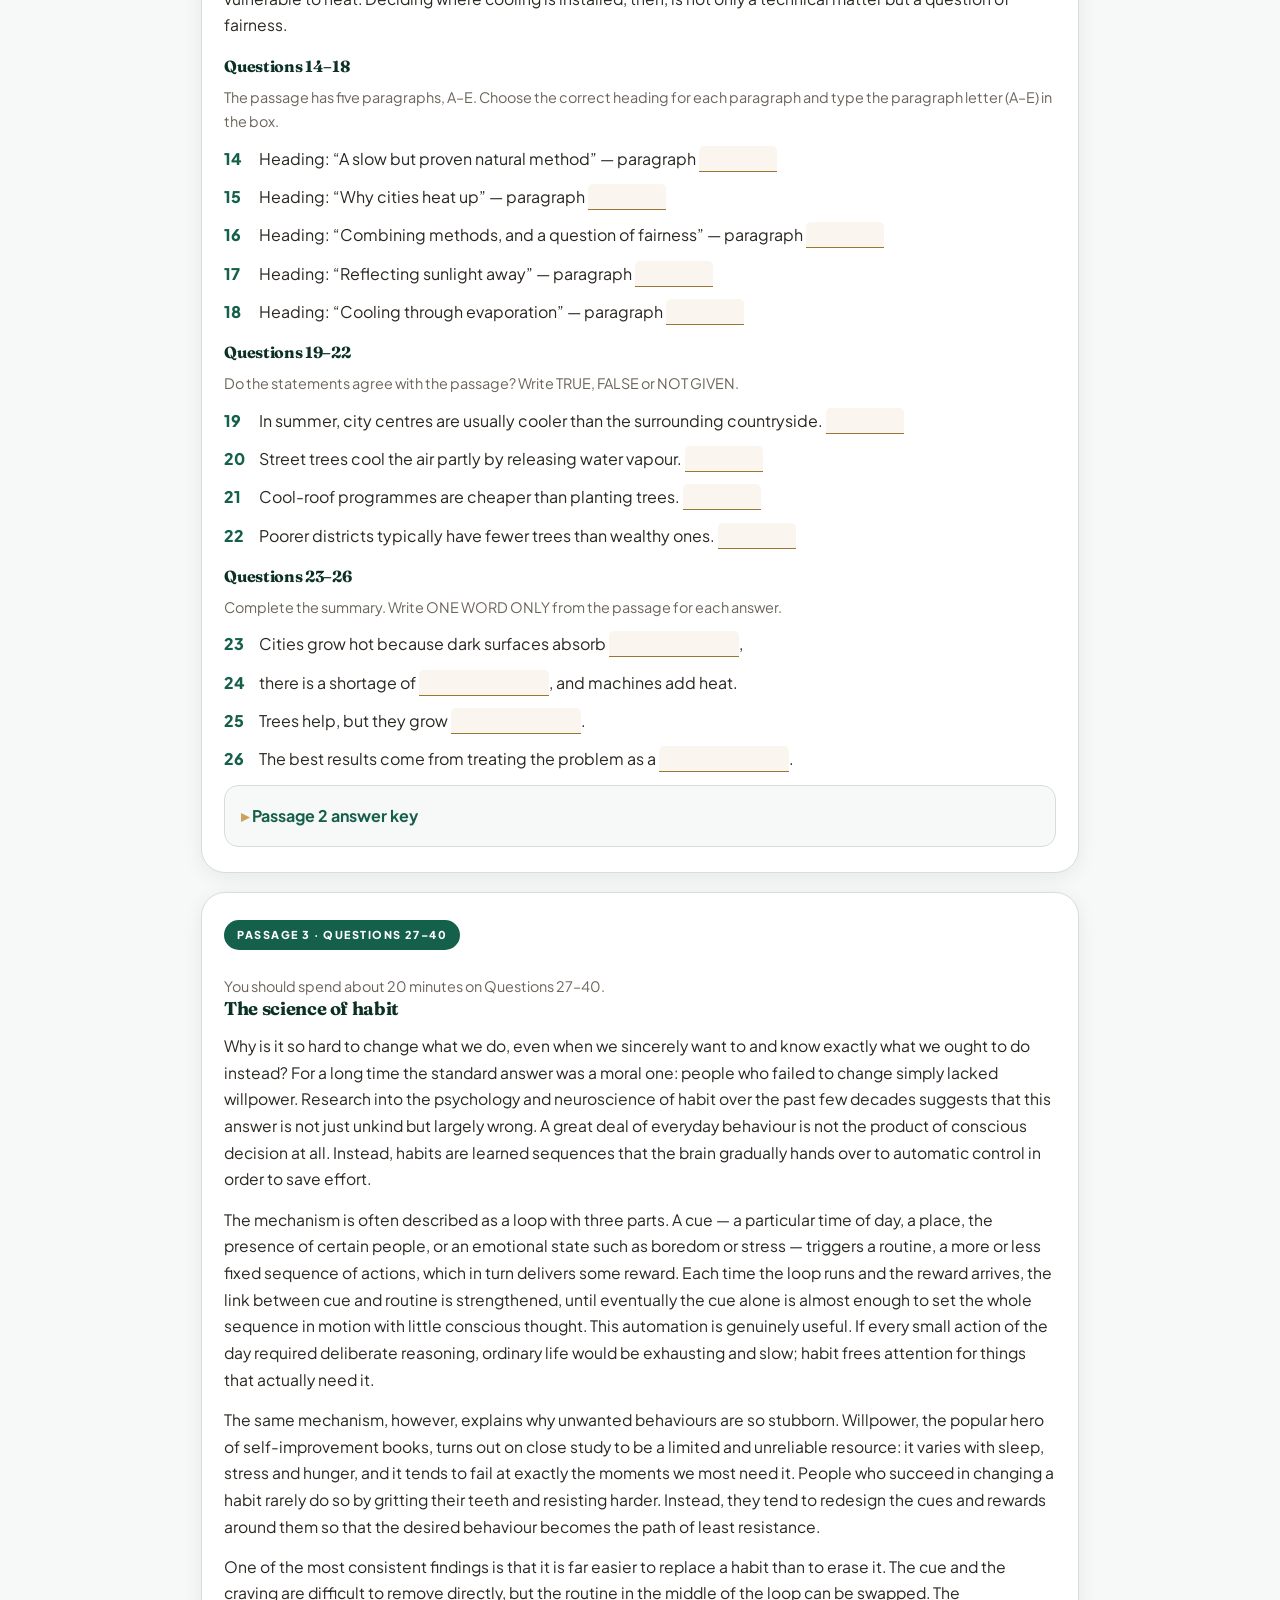
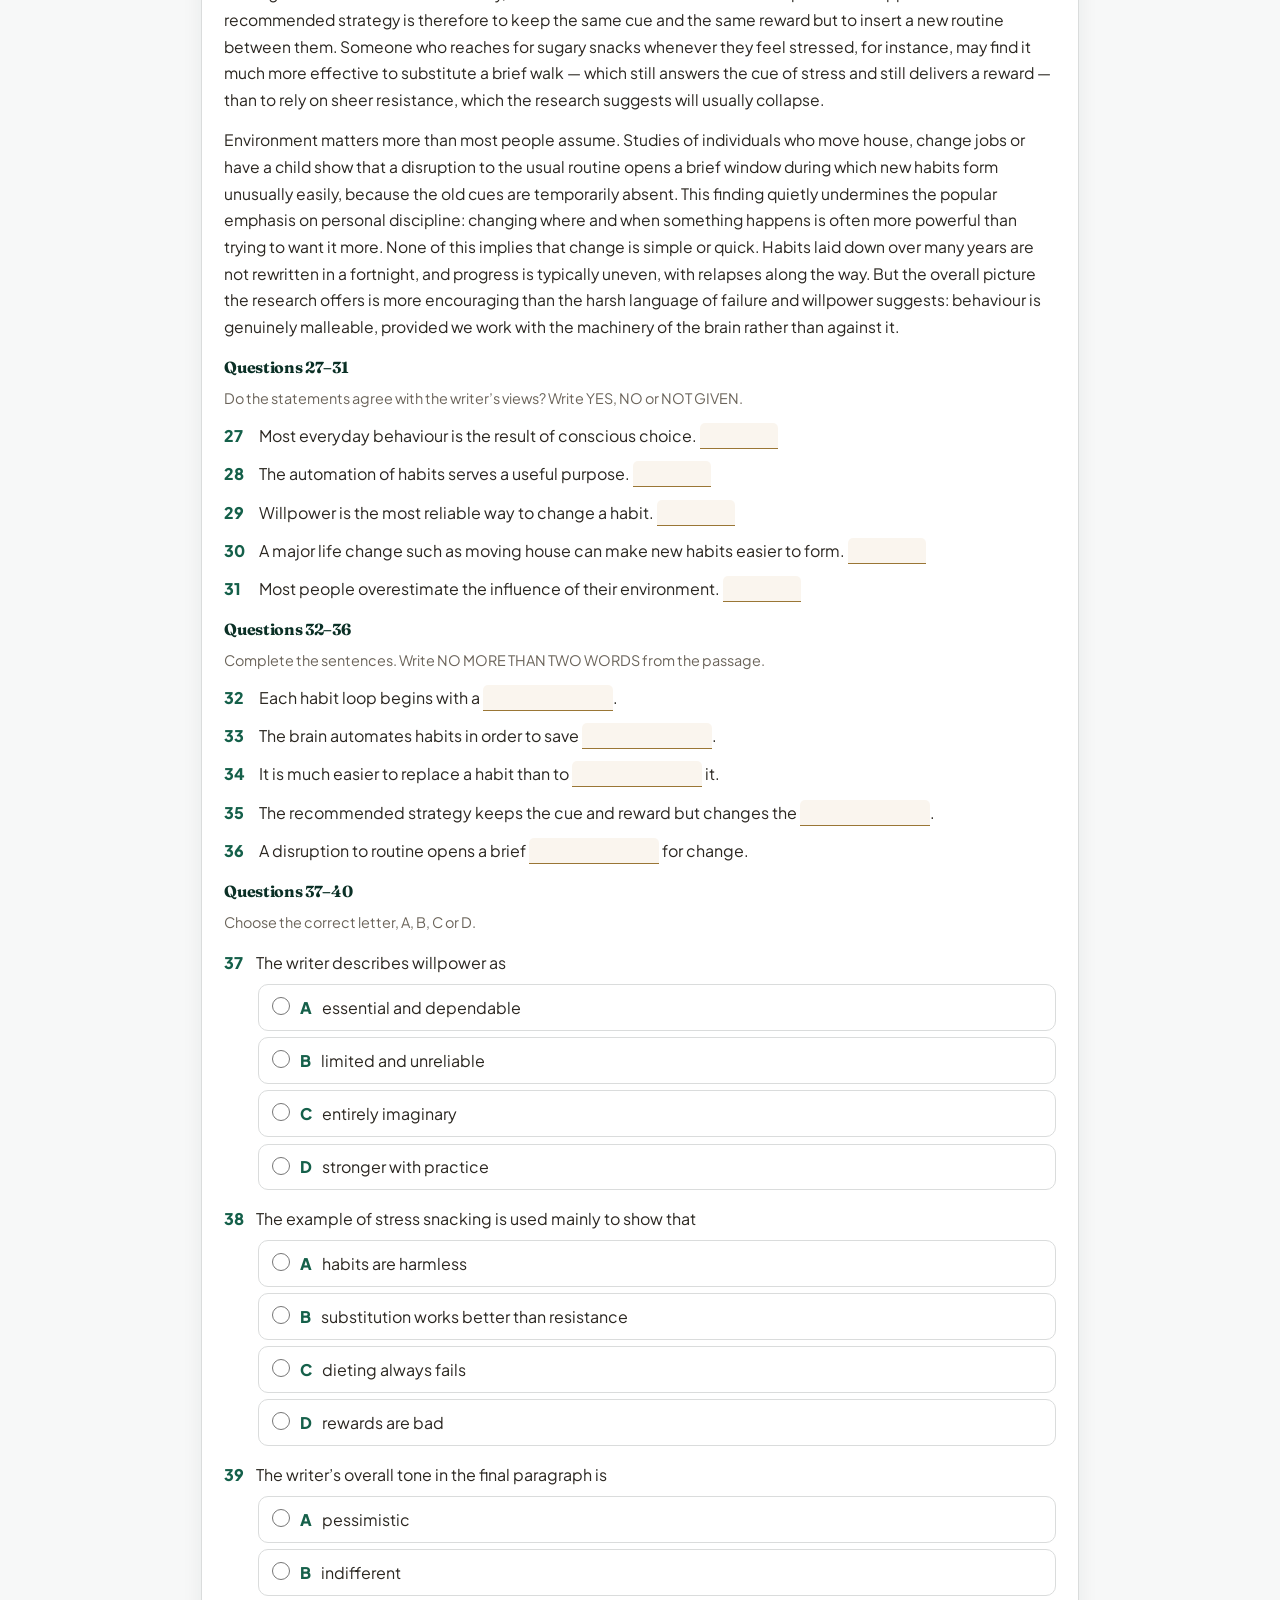
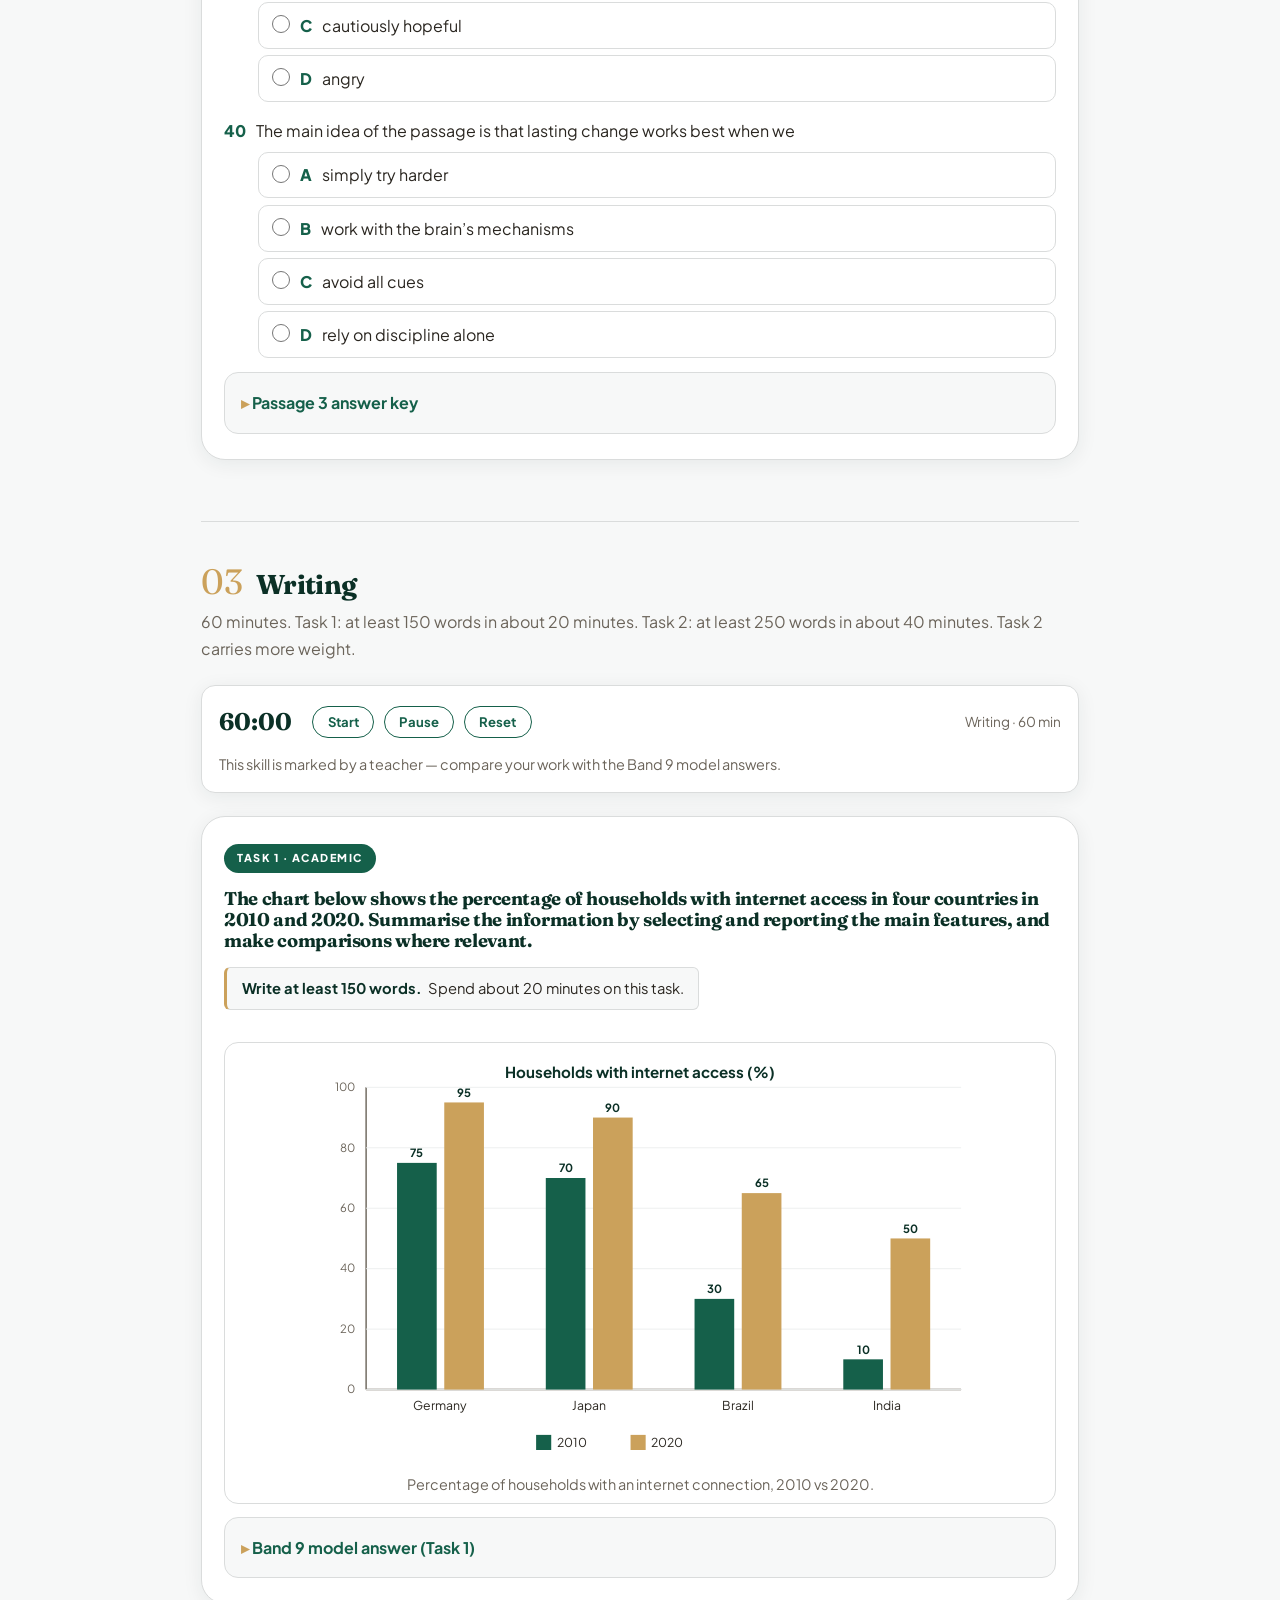
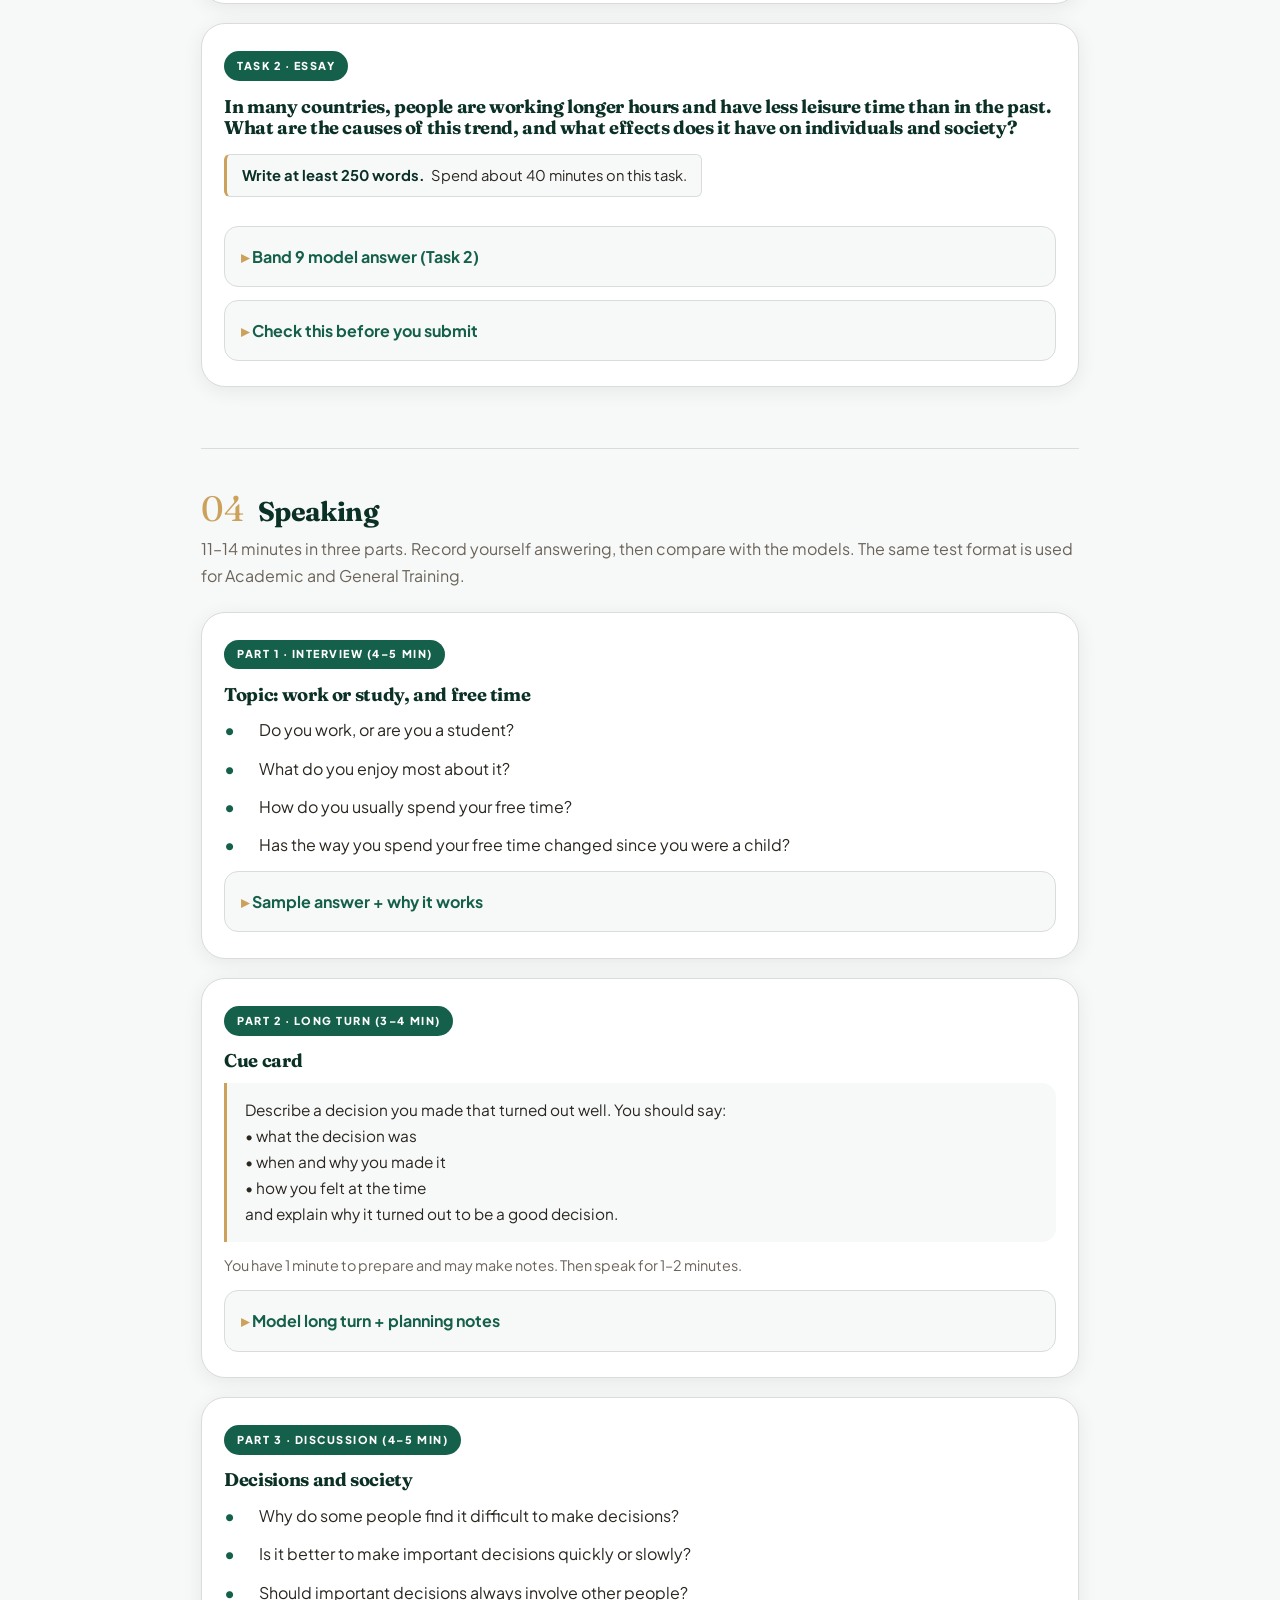
==== commit e1298855: "Update ielts-test-01.html" ====
--- a/ielts-test-01.html
+++ b/ielts-test-01.html
@@ -183,61 +183,39 @@
     <details>
       <summary>Full transcript (Sections 1&ndash;4)</summary>
       <div class="body">
-        <p><b>SECTION 1</b></p>
-        <p>RECEPTIONIST: Good afternoon, Riverside Sports Club, Tom speaking. How can I help?<br>
-        CALLER: Hello, I&rsquo;m thinking of joining and I&rsquo;ve got a few questions, if that&rsquo;s all right.<br>
-        R: Of course, I&rsquo;ll just take a few details first. Could I have your name?<br>
-        C: Yes, it&rsquo;s Karen Donovan.<br>
-        R: Could you spell the surname for me?<br>
-        C: Sure &mdash; D-O-N-O-V-A-N. Donovan.<br>
-        R: Thank you, Karen. Now, we offer three types of membership: there&rsquo;s a basic membership, a standard membership, and a premium one that includes classes. Which would you like?<br>
-        C: I looked online and the premium one is a bit much for me. I think the standard membership is the right one.<br>
-        R: Standard, perfect. That one is normally fifty pounds a month, but there&rsquo;s a promotion on at the moment, so it&rsquo;s actually forty-five pounds a month.<br>
-        C: Forty-five a month, that&rsquo;s good. When could I start?<br>
-        R: You can start whenever suits you. Did you have a date in mind?<br>
-        C: I&rsquo;m away at the start of June, so could I begin on the fourteenth of June?<br>
-        R: The fourteenth of June &mdash; no problem at all, I&rsquo;ll note that down. Is there a particular sport you&rsquo;re mainly interested in? It helps us set up your programme.<br>
-        C: Mainly swimming. I might try the gym later, but swimming is the main thing for me.<br>
-        R: Lovely. Every new member gets a free induction with one of our instructors. It used to be thirty minutes but we&rsquo;ve extended it &mdash; it now lasts sixty minutes.<br>
-        C: Sixty minutes, okay.<br>
-        R: And for that first session, please bring a towel. You don&rsquo;t need anything else &mdash; lockers are provided.<br>
-        C: A towel, got it. What about parking?<br>
-        R: Parking used to be free, but I&rsquo;m afraid it&rsquo;s now two pounds per visit for everyone, members included. The car park is open every day, including weekends.<br>
-        C: All right. And the pool &mdash; is it open every day?<br>
-        R: The pool is open daily, although it&rsquo;s closed on Wednesday afternoons for cleaning and maintenance. Mornings and evenings are usually the quietest times.<br>
-        C: Good to know. I think I&rsquo;d actually like to come and look around before I commit.<br>
-        R: That&rsquo;s a sensible idea. Lots of people prefer to visit first. Just come to reception any day and ask for a tour.<br>
-        C: Great, I&rsquo;ll do that this week. Thanks for your help.</p>
-
-        <p><b>SECTION 2</b></p>
-        <p>GUIDE: Good morning everyone, and welcome to Hartwood Country Park. Before you set off to explore, let me tell you a little about the place and point out where the main features are. The land here was originally a private estate. It was given to the local council and first opened to the public in 1958, so we&rsquo;ve been welcoming visitors for well over sixty years now. We have several walking trails of different lengths. The longest is the Hill Circuit, which is quite demanding, and there&rsquo;s a gentle Riverside Loop that families tend to like. But by far the most popular trail is the Bluebell Walk &mdash; in spring the woodland floor is completely blue, and it gets very busy, so do come early if you can. A couple of important rules. You&rsquo;re very welcome to bring food for yourselves, but please don&rsquo;t feed the deer &mdash; we have a small herd, and human food makes them ill, so do keep your distance. Dogs are fine on a lead. Now, if you&rsquo;d like refreshments, the cafe is next to the lake, with a terrace looking over the water, and it serves hot food until three. Free guided tours leave from this spot, just by the information board, at eleven every day, and they last about an hour. Let me describe the layout so you don&rsquo;t get lost. We&rsquo;re standing at the main entrance, and right beside it, on your left as you came in, is the car park. If you walk north, around to the far side of the lake, you&rsquo;ll find the bird hide &mdash; it&rsquo;s excellent for photography, especially early in the morning. Now, the lake itself: on the near shore, just below us, there&rsquo;s the boathouse, where you can hire a rowing boat in summer. Follow the path uphill, and at the very top of the hill there&rsquo;s a lookout tower &mdash; the climb is worth it for the view across the whole valley. The river runs along the eastern edge of the park, and if you walk along the river you&rsquo;ll come to the old mill, which still has its original water wheel and is now a small museum. There&rsquo;s also a beautiful rose garden near the entrance, which is at its best in June. And finally, just behind the cafe, there&rsquo;s a playground, so the children can run around while you have a coffee. Right &mdash; any questions before you set off?</p>
-
-        <p><b>SECTION 3</b></p>
-        <p>TUTOR: Come in, both of you. So, how&rsquo;s the project going? Remind me of the focus.<br>
-        JACOB: Thanks. Well, originally we were going to look at recycling habits in student halls, but we changed it &mdash; it&rsquo;s now about food waste, how much edible food students throw away and why.<br>
-        TUTOR: Food waste, good &mdash; that&rsquo;s more specific. Any problems so far?<br>
-        MARIA: Yes, actually. I&rsquo;m a bit worried about our survey. We&rsquo;ve only had thirty responses, and I don&rsquo;t think thirty people is enough to say anything reliable. The sample is just too small.<br>
-        JACOB: I thought the answers we got were honest enough, though.<br>
-        MARIA: Oh, I&rsquo;m not doubting they&rsquo;re honest &mdash; it&rsquo;s the number that worries me.<br>
-        TUTOR: That&rsquo;s a fair concern. I wouldn&rsquo;t change the topic at this stage, though &mdash; you&rsquo;ve done too much. What I&rsquo;d suggest is keeping the survey but adding a few in-depth interviews. Even five or six interviews would give you the depth that thirty short surveys can&rsquo;t.<br>
-        JACOB: That makes sense. How long should we keep collecting data?<br>
-        TUTOR: I&rsquo;d say two weeks. One week is really too short to see any pattern, and a whole month would leave you no time to write up.<br>
-        MARIA: Two weeks it is.<br>
-        TUTOR: And honestly, what&rsquo;s been the hardest part so far?<br>
-        JACOB: The reading wasn&rsquo;t too bad, and we&rsquo;ve kept to our deadlines. For me it&rsquo;s definitely been the statistics &mdash; working out which tests to use.<br>
-        MARIA: Same. The numbers have been the real struggle.<br>
-        TUTOR: That&rsquo;s very common, and there&rsquo;s a workshop that will help. Now, let&rsquo;s sort out who does what. The questionnaire &mdash; who&rsquo;s finishing that?<br>
-        JACOB: I&rsquo;ll design the questionnaire. I&rsquo;ve already started it.<br>
-        MARIA: And I&rsquo;ll analyse the numbers &mdash; I want the practice before the exam, even though I find it hard.<br>
-        TUTOR: Good. What about the introduction to the report?<br>
-        JACOB: We thought we&rsquo;d write the introduction together, actually, since it sets up both our parts.<br>
-        TUTOR: That works well. Slides for the presentation?<br>
-        MARIA: I&rsquo;ll do the slides &mdash; I enjoy that side of it.<br>
-        JACOB: And I&rsquo;ll check the references at the end, make sure they&rsquo;re all formatted correctly.<br>
-        TUTOR: Excellent &mdash; that&rsquo;s a clear division of labour. Send me the questionnaire before you launch it.</p>
-
-        <p><b>SECTION 4</b></p>
-        <p>LECTURER: Today I want to trace a single thread through human history: the story of artificial light. We take the switch on the wall for granted, but for almost all of our history, light after sunset was scarce and precious. The very earliest lamps were extremely simple: a hollow stone, or later a shaped bowl, in which people burned animal fat, with a fibre of moss or plant material as a wick. It gave a dim, smoky, smelly flame, but it pushed back the dark. The Romans refined this considerably. Their lamps were usually made of clay, mass-produced in moulds, and they burned olive oil, which was cleaner and brighter than fat. Some wealthy households used bronze lamps, but for ordinary people clay was standard, and archaeologists find these clay lamps in enormous numbers. For many centuries after Rome, lighting barely improved &mdash; candles and oil lamps remained the norm. The next real revolution came with gas. In the early nineteenth century, gas lighting first appeared in city streets, and it transformed urban life: for the first time, public space was usable and relatively safe after dark, and cities began to develop a genuine night-time economy. Then came electricity. The early electric bulbs used a thin carbon filament inside a glass bulb, heated until it glowed. Now, why did electric light spread so fast? The main advantage over a flame was greater safety. An open flame is always a fire risk; an enclosed electric bulb dramatically reduced fires in homes and, crucially, in workplaces. And that had a huge economic consequence: factories could now operate during the night, running shifts around the clock, which reshaped industry and labour. But artificial light is not without its costs, and I want to spend the last few minutes on those. The first issue is light pollution &mdash; the glow over our cities that washes out the stars. It is more than an aesthetic loss. Artificial light at night can disturb the migration of birds, many of which navigate by natural light and become disoriented around brightly lit buildings. It also affects insects and human sleep. On the positive side, technology is responding. Compared with older incandescent or even fluorescent bulbs, modern LEDs save an enormous amount of energy &mdash; often around eighty per cent &mdash; and they last far longer. Looking ahead, I&rsquo;d predict that lighting will become much more intelligent: systems that dim automatically when a room is empty, that adjust to the level of daylight, and that shift colour through the day to match our natural rhythms. So the story isn&rsquo;t finished &mdash; it&rsquo;s simply entering its next chapter. We&rsquo;ll pick that up next week.</p>
+        <span class="tx-section">SECTION 1</span>
+        <p class="tx-narrator">You will hear a conversation between a man called Tom at Riverside Sports Club and a woman called Karen Donovan, who is enquiring about membership. First you have some time to look at questions 1 to 7.</p>
+        <p class="tx-narrator">Now listen carefully and answer questions 1 to 7.</p>
+        <p>RECEPTIONIST: Good afternoon, Riverside Sports Club, Tom speaking. How can I help? CALLER: Oh, hello. Yes, I hope you can. A friend of mine is a member with you, and she is always telling me how good the club is, so I am thinking of joining myself. Would you mind if I asked a few questions first? RECEPTIONIST: Not at all, that is exactly what I am here for. Can I start by taking your name? CALLER: Yes, of course. It is Karen Donovan. RECEPTIONIST: Is that Donovan with an O? CALLER: That is right. D-O-N-O-V-A-N. Donovan. People often try to put a U in it for some reason. RECEPTIONIST: I can imagine. Right then, Karen, let me explain how membership works here. We have three options. There is the basic membership, which gives you the gym and the pool during off-peak hours only, so that is weekday mornings and early afternoons. Then there is the standard membership, which gives you full access at any time we are open, seven days a week. And finally there is the premium, which includes everything in the standard, plus unlimited fitness classes, so yoga, spinning, circuit training, that sort of thing. CALLER: I see. I do like the sound of the classes, but the premium is probably a bit much for me, at least to begin with. And the off-peak one would not really work, because I am at work during the day. I think the standard membership is the right one for me. RECEPTIONIST: Standard it is, and honestly, that is what suits most people best. Now, in terms of cost, the standard is normally fifty pounds a month. However, you are calling at a good time, because we are running a summer promotion at the moment, so it is actually forty-five pounds a month, and that price is fixed for your whole first year. CALLER: Forty-five a month, that is very reasonable. Is there a joining fee on top of that? RECEPTIONIST: There usually is, but that is waived during the promotion as well, so there is nothing extra to pay. CALLER: Even better. And when could I start? Does it have to be from the first of the month? RECEPTIONIST: No, not at all. You can start whenever suits you, and we simply adjust the first payment. Did you have a date in mind? CALLER: Well, I am away visiting family at the start of June, so could I begin on the fourteenth of June? RECEPTIONIST: The fourteenth of June. Let me just make a note of that. Yes, that is absolutely fine. And is there a particular sport or activity you are mainly interested in? It helps us to know. CALLER: Mainly swimming. I actually used to swim competitively at school, and I would love to get back into it properly. I might try the gym at some point as well, but swimming is definitely the main thing for me. RECEPTIONIST: Lovely. The pool here is twenty-five metres with six lanes, and we keep two lanes free for lane swimming all day. Now, one thing you should know: every new member gets a free induction with one of our instructors. They show you around the whole club, explain the equipment, and help you set some realistic goals. It used to be thirty minutes, but people found that a little rushed, so we have extended it, and it now lasts sixty minutes. CALLER: A full sixty minutes, that is generous. RECEPTIONIST: And for that first session, the only thing you need to bring is a towel. Everything else, lockers, padlocks, even shampoo in the changing rooms, is provided by the club. CALLER: Just a towel. Got it.</p>
+        <p class="tx-narrator">Before you hear the rest of the conversation, you have some time to look at questions 8 to 10.</p>
+        <p class="tx-narrator">Now listen and answer questions 8 to 10.</p>
+        <p>CALLER: Can I ask about a couple of practical things while I have you? What is the parking situation like? RECEPTIONIST: Ah yes, parking. It used to be completely free, and I know some of our longer-standing members still grumble about the change, but I am afraid it is now two pounds per visit, and that applies to members as well as visitors. The machine takes cards, and the car park is open every day, including weekends, from six in the morning. CALLER: Two pounds, fair enough. That is still cheaper than parking on the street around there. And the pool, is it open every day? I would mostly be coming in the evenings after work. RECEPTIONIST: The pool is open daily, from half past six in the morning until ten at night. The only exception is that it is closed on Wednesday afternoons, between one and five, for cleaning and maintenance, so do bear that in mind. Evenings tend to be busier than mornings, but if you come after eight it usually quietens down again. CALLER: Good to know. Well, you have been really helpful, thank you. I have to say, though, before I actually sign anything, I think I would like to come in and have a look around first, just to get a feel for the place. RECEPTIONIST: That is a very sensible idea, and honestly, most people prefer to do exactly that rather than joining over the phone. There is no need to book anything. Just come to reception any day and ask whoever is on duty for a tour. It takes about twenty minutes, and you can see the pool, the gym and the studios. CALLER: Perfect. I will pop in later this week, then. Thanks so much for your help, Tom. RECEPTIONIST: You are very welcome, Karen. Hopefully we will see you soon.</p>
+        <p class="tx-narrator">That is the end of section 1. You now have half a minute to check your answers.</p>
+        <p class="tx-narrator">Now turn to section 2.</p>
+        <span class="tx-section">SECTION 2</span>
+        <p class="tx-narrator">You will hear a guide giving an introductory talk to a group of visitors at Hartwood Country Park. First you have some time to look at questions 11 to 15.</p>
+        <p class="tx-narrator">Now listen carefully and answer questions 11 to 15.</p>
+        <p>GUIDE: Good morning everyone, and a very warm welcome to Hartwood Country Park. My name is Ellen, I am one of the rangers here, and I will be giving you a short introduction before you head off and explore. First, a little history, because people are always curious. The land here was originally a private estate belonging to the Hartwood family, who lived in the big house you can see across the valley. After the Second World War the family could no longer maintain the estate, and it was given to the local council. The park was then landscaped and first opened to the public in 1958, so we have been welcoming visitors for well over sixty years now, and some local families have been coming here for three generations. Now, walking. We have several waymarked trails of different lengths, all starting from this point. The longest is the Hill Circuit, which is about eight kilometres and quite demanding in places, so proper footwear is a must. At the other end of the scale there is the gentle Riverside Loop, just under two kilometres, completely flat, and very popular with families and pushchairs. But by far the most popular trail, especially at this time of year, is the Bluebell Walk. In late spring the woodland floor along that route turns completely blue, it really is a wonderful sight, and it does get very busy at weekends, so if you want photographs without crowds, do come early in the morning. A couple of important rules while you are here. You are very welcome to bring food for yourselves, and there are picnic tables in several places, but please do not feed the deer. We have a small herd that roams freely in the northern half of the park, and although they will happily take bread and crisps from visitors, human food actually makes them quite ill, so please admire them from a distance and keep your food to yourselves. Dogs are welcome everywhere in the park, but they must be kept on a lead at all times, again mainly because of the deer. And please take your litter home with you or use the bins by the gates. Now, refreshments. If you would like a coffee or something more substantial, the cafe is located next to the lake, in a lovely position with a terrace looking straight out over the water, and you can watch the ducks while you eat. It serves drinks and cakes all day, and hot food until three o'clock. And finally, if you would like some company on your walk, free guided tours leave from this very spot, just here by the information board, at eleven o'clock every day of the year, and they last about an hour. The rangers who lead them know the park inside out, so do join one if you can.</p>
+        <p class="tx-narrator">Before you hear the rest of the talk, you have some time to look at questions 16 to 20.</p>
+        <p class="tx-narrator">Now listen and answer questions 16 to 20.</p>
+        <p>GUIDE: Right, let me quickly describe the layout of the park so you do not get lost, because it is bigger than it looks. We are standing at the main entrance, and right beside us, immediately on your left as you came through the gates, is the car park, which you have probably just walked through. From here, the main path leads down towards the lake, which is the heart of the park. If you follow the shore round to the north side, so the far side of the lake from where we are now, you will find the bird hide. It is a wooden building with viewing slots, and it is excellent for photography, especially early in the morning when the herons and kingfishers are feeding and the light is coming across the water. On the near shore of the lake, just below us here, there is the boathouse, and in the summer months you can hire a rowing boat from there by the hour, which children absolutely love. Now, if you are feeling energetic, follow the main path as it climbs, and at the very top of the hill you will come to a lookout tower. It is a bit of a climb, I will be honest, about twenty minutes of steady uphill walking, but the view from the top across the whole valley is more than worth it, and on a clear day you can see the cathedral in the city. The river runs along the eastern edge of the park, and if you walk along the riverside path you will eventually come to the old mill. It is a lovely red-brick building, it still has its original water wheel, which turns when the river is high, and inside it is now a small museum about the history of the estate, which is free to enter. There is also a beautiful rose garden a short stroll from the entrance along the western path, which is at its very best in June, so you have timed your visit well. And finally, for those of you with children, just behind the cafe there is a large playground with swings, a climbing frame and a zip wire, so the little ones can burn off some energy while you have a coffee on the terrace. Right, that is everything from me. Any questions before you set off?</p>
+        <p class="tx-narrator">That is the end of section 2. You now have half a minute to check your answers.</p>
+        <p class="tx-narrator">Now turn to section 3.</p>
+        <span class="tx-section">SECTION 3</span>
+        <p class="tx-narrator">You will hear two students, Jacob and Maria, discussing their project on food waste with their tutor. First you have some time to look at questions 21 to 25.</p>
+        <p class="tx-narrator">Now listen carefully and answer questions 21 to 25.</p>
+        <p>TUTOR: Come in, both of you, sit down. So, it has been a couple of weeks since we last spoke. How is the project going? Remind me of the focus, first of all. JACOB: Thanks. Well, originally we were going to look at recycling habits in the student halls, whether people actually separate their rubbish and so on. But when we started the background reading we realised that topic has been done to death, so we changed direction. The project is now about food waste, specifically how much edible food students throw away each week, and what the main reasons for that are. TUTOR: Food waste, good. That is more specific, and there is much better national data to compare your results against. Any problems so far? MARIA: Yes, actually, one thing is bothering me quite a lot. It is our survey. We put a questionnaire online and shared it in the halls group chats, and we have only had thirty responses so far. I just do not think thirty people is enough to say anything reliable about several thousand students. The sample is simply too small. JACOB: Although, to be fair, I thought the answers we did get were honest enough. People admitted to throwing away whole loaves of bread, bags of salad, that kind of thing. Nobody was trying to look perfect. MARIA: Oh no, I am not doubting they were honest. Some of the answers were almost embarrassingly honest. It is purely the number that worries me. If we only have thirty, one unusual person can move the whole average. TUTOR: That is a fair concern, and it shows you are thinking statistically, which is good. Now, some students in your position panic and change the topic completely, and I would definitely not do that at this stage of the term. You would lose all the reading you have done. What I would suggest instead is this: keep the survey running in the background, but add a small number of in-depth interviews. Even five or six interviews, twenty minutes each, would give you a kind of depth and detail that thirty short questionnaires simply cannot. You can ask people to actually describe what was in their bin this week. MARIA: I like that. Real examples would make the report much more interesting to read as well. JACOB: That makes sense. And how long should we keep collecting data? We were not sure whether to stop now or keep going. TUTOR: I would say two weeks from today. One week is really too short to see any pattern, because shopping habits vary so much from week to week, and a whole month would leave you no time to actually write the thing up before the deadline. MARIA: Two weeks it is, then. We can put it in the calendar today. TUTOR: And tell me honestly, what has been the hardest part of the project so far? JACOB: Honestly? The reading was not too bad, we shared it out between us, and so far we have kept to all our internal deadlines, which I am quite proud of. For me it has definitely been the statistics. Working out which tests we are supposed to use, and when, and what the results actually mean. MARIA: Same for me. The numbers have been the real struggle. I understood it in the lecture and then completely lost it when I sat down with our own data.</p>
+        <p class="tx-narrator">Before you hear the rest of the conversation, you have some time to look at questions 26 to 30.</p>
+        <p class="tx-narrator">Now listen and answer questions 26 to 30.</p>
+        <p>TUTOR: That is extremely common, and by the way, the library runs a statistics workshop every Friday lunchtime this term, so do go along to that, both of you. Right, before you leave, let us sort out exactly who is doing what, so nothing falls through the cracks. The questionnaire needs finishing and polishing before you send it to anyone else. Who is taking that? JACOB: I will design the questionnaire. I have already started laying it out, and I have rewritten a couple of the confusing questions, so it makes sense for me to finish it. MARIA: And I will analyse the numbers when the data comes in. I know I just said I find the statistics hard, but that is exactly why I want to do it. I need the practice before the exam, and the workshop should help. TUTOR: Good, that is the right attitude. What about the introduction to the report? That is the part the examiners read most carefully. JACOB: We talked about that on the way here, actually. We thought we would write the introduction together, because it has to set up both the survey part and the interview part, and we each know our own half best. TUTOR: Sensible, a joint introduction it is. And the slides for the final presentation? MARIA: I will do the slides. I genuinely enjoy that side of it, and Jacob's colour choices are, let us say, brave. JACOB: That is fair. In exchange, I will check the references at the end, go through the whole reference list and make sure everything is formatted correctly and nothing is missing. That is the kind of fiddly job I do not mind. TUTOR: Excellent. That is a very clear division of labour, much better than most groups manage. One last thing: send me the questionnaire before you launch it, and I will give you feedback within a day or two.</p>
+        <p class="tx-narrator">That is the end of section 3. You now have half a minute to check your answers.</p>
+        <p class="tx-narrator">Now turn to section 4.</p>
+        <span class="tx-section">SECTION 4</span>
+        <p class="tx-narrator">You will hear a lecture about the history of artificial light. First you have some time to look at questions 31 to 40.</p>
+        <p class="tx-narrator">Now listen carefully and answer questions 31 to 40.</p>
+        <p>LECTURER: Good morning, everyone. Today I want to trace a single thread through human history, and that is the story of artificial light. It is a wonderful example of how one technology can quietly reshape almost every part of daily life. We take the switch on the wall completely for granted, but for almost all of human history, light after sunset was scarce, expensive and precious, and most people simply organised their lives around the sun. So where does the story begin? The very earliest lamps, and we have examples that are tens of thousands of years old, were extremely simple: a hollow stone, or later a shaped bowl, in which people burned animal fat, with a twisted fibre of moss or plant material acting as a wick. The light they gave was dim, smoky and rather smelly, but it pushed back the dark, and it allowed the painting of caves and the mending of tools after sunset. It was, in a very real sense, the beginning of the evening. The Romans refined this technology considerably. Their lamps were usually made of clay, mass-produced in moulds by the thousand, and they burned olive oil, which was cleaner and steadier than fat. Wealthy households might own elaborate lamps in bronze, but for ordinary people clay was the standard material, and archaeologists find these little clay lamps in enormous numbers right across the former empire, from Britain to North Africa. Interestingly, for more than a thousand years after Rome, lighting barely improved at all. Candles made of tallow or beeswax, and simple oil lamps, remained the norm through the entire medieval period and beyond. If you could travel back and visit a home in the year 800 and another in the year 1700, the lighting would look remarkably similar. The next real revolution came with gas. In the early nineteenth century, gas lighting first appeared in city streets, beginning in London, and within a few decades most large European cities had followed. It is hard to overstate the effect. For the first time in history, public space was usable, and relatively safe, after dark. Shops stayed open later, theatres and restaurants flourished, and cities began to develop a genuine night-time economy. A whole profession of lamplighters appeared, walking their routes at dusk with long poles. Then, towards the end of the nineteenth century, came electricity. The early electric bulbs used a thin carbon filament sealed inside a glass bulb, heated by the current until it glowed white-hot. Later designs replaced carbon with metal, but the principle was the same. Now, why did electric light spread so quickly, even though it was initially more expensive than gas? The main advantage over any kind of flame was greater safety. An open flame is always a fire risk. Theatres, factories and crowded tenements burned down with terrible regularity in the gaslight era, and an enclosed electric bulb dramatically reduced fires in homes and, crucially, in workplaces. And that had a huge economic consequence: with safe, bright, reliable lighting, factories could now operate during the night, running shifts around the clock, which completely reshaped industry, labour patterns and, ultimately, the modern working day. But artificial light is not without its costs, and this is where current research comes in. The first issue is light pollution, the orange or white glow that hangs over our cities and washes out the stars. Around one third of humanity can no longer see the Milky Way from where they live. And it is more than an aesthetic loss. Artificial light at night can seriously disturb the migration of birds, many of which navigate at night using natural light from the moon and stars, and become disoriented around brightly lit buildings, sometimes with fatal results. Newly hatched sea turtles, similarly, can head towards beachfront hotels instead of the sea. It also affects insects, and there is growing evidence that it disrupts human sleep as well. On the positive side, technology is responding. Compared with the older incandescent and even fluorescent bulbs, modern LEDs save an enormous amount of energy, typically around eighty per cent, and they last many times longer, which is why cities all over the world are converting their street lighting. And looking ahead, I would predict that lighting will become much more intelligent: systems that dim automatically when a room is empty, that adjust to the level of daylight outside, and that gradually shift colour through the evening to match our natural body rhythms. So the story of artificial light is not finished. It is simply entering its next chapter.</p>
+        <p class="tx-narrator">That is the end of section 4. You now have half a minute to check your answers.</p>
+        <p class="tx-narrator">That is the end of the listening test. In the real exam you would now have ten minutes to transfer your answers to your answer sheet.</p>
       </div>
     </details>
     <details>
@@ -637,7 +615,7 @@
 <script>
 window.IELTS_KEY = {
   listening: {
-    "1":"Donovan","2":"standard","3":"45","4":["14th","fourteenth"],"5":"swimming",
+    "1":"Donovan","2":"standard","3":["45","forty-five","forty five"],"4":["14th","fourteenth","14"],"5":"swimming",
     "6":["60","sixty"],"7":"towel","8":"B","9":"B","10":"B",
     "11":"1958","12":"Bluebell","13":"deer","14":"lake","15":["11","eleven","11am"],
     "16":"A","17":"F","18":"G","19":"B","20":"C",
--- a/ielts.css
+++ b/ielts.css
@@ -97,6 +97,18 @@
 input.blank.ans-bad{background:rgba(194,104,63,0.16);border-bottom-color:var(--terra);}
 .mcq .opts label.ans-ok{border-color:var(--forest);background:rgba(31,125,96,0.14);}
 .mcq .opts label.ans-bad{border-color:var(--terra);background:rgba(194,104,63,0.14);}
+.skill-groups{display:grid;grid-template-columns:repeat(auto-fit,minmax(170px,1fr));gap:1rem;margin:1rem 0 0.5rem;}
+.skill-col{background:var(--white);border:1px solid var(--cream-rich);border-radius:var(--radius);padding:1rem 1.1rem 0.9rem;box-shadow:var(--shadow);transition:transform .2s,box-shadow .2s;}
+.skill-col:hover{transform:translateY(-2px);box-shadow:var(--shadow-lg);}
+.skill-col h4{color:var(--forest-deep);font-family:var(--font-display);font-size:1.05rem;letter-spacing:0;margin-bottom:0.55rem;padding-bottom:0.45rem;border-bottom:1.5px solid var(--gold-light);}
+.skill-col ol{list-style:none;padding:0;margin:0;counter-reset:skill-li;}
+.skill-col li{counter-increment:skill-li;margin:0;}
+.skill-col li a{display:flex;align-items:center;gap:0.55rem;padding:0.4rem 0;color:var(--forest);text-decoration:none;font-size:0.92rem;font-weight:600;border-bottom:1px dashed transparent;}
+.skill-col li a::before{content:counter(skill-li);display:inline-flex;width:1.5rem;height:1.5rem;align-items:center;justify-content:center;background:var(--cream);border-radius:50%;font-size:0.78rem;font-weight:800;color:var(--gold-dark);}
+.skill-col li a:hover{color:var(--forest-deep);border-bottom-color:var(--gold);}
+.skill-col li a:hover::before{background:var(--gold);color:var(--white);}
+.tx-narrator{display:block;font-style:italic;color:var(--gold-dark);margin:0.6rem 0;padding:0.4rem 0.8rem;border-left:3px solid var(--gold);background:rgba(203,161,91,0.06);border-radius:0 6px 6px 0;}
+.tx-section{display:block;font-family:var(--font-display);font-size:1.05rem;font-weight:700;color:var(--forest-deep);margin:1rem 0 0.4rem;letter-spacing:0.05em;}
 @media print{.examtools{display:none!important;}}
 .btn{display:inline-flex;align-items:center;gap:0.5rem;border:none;cursor:pointer;font-family:var(--font-body);font-weight:700;font-size:0.92rem;padding:0.85rem 1.7rem;border-radius:50px;text-decoration:none;}
 .btn-primary{background:var(--forest-deep);color:#fff;box-shadow:0 8px 24px rgba(11,48,38,0.20);}
